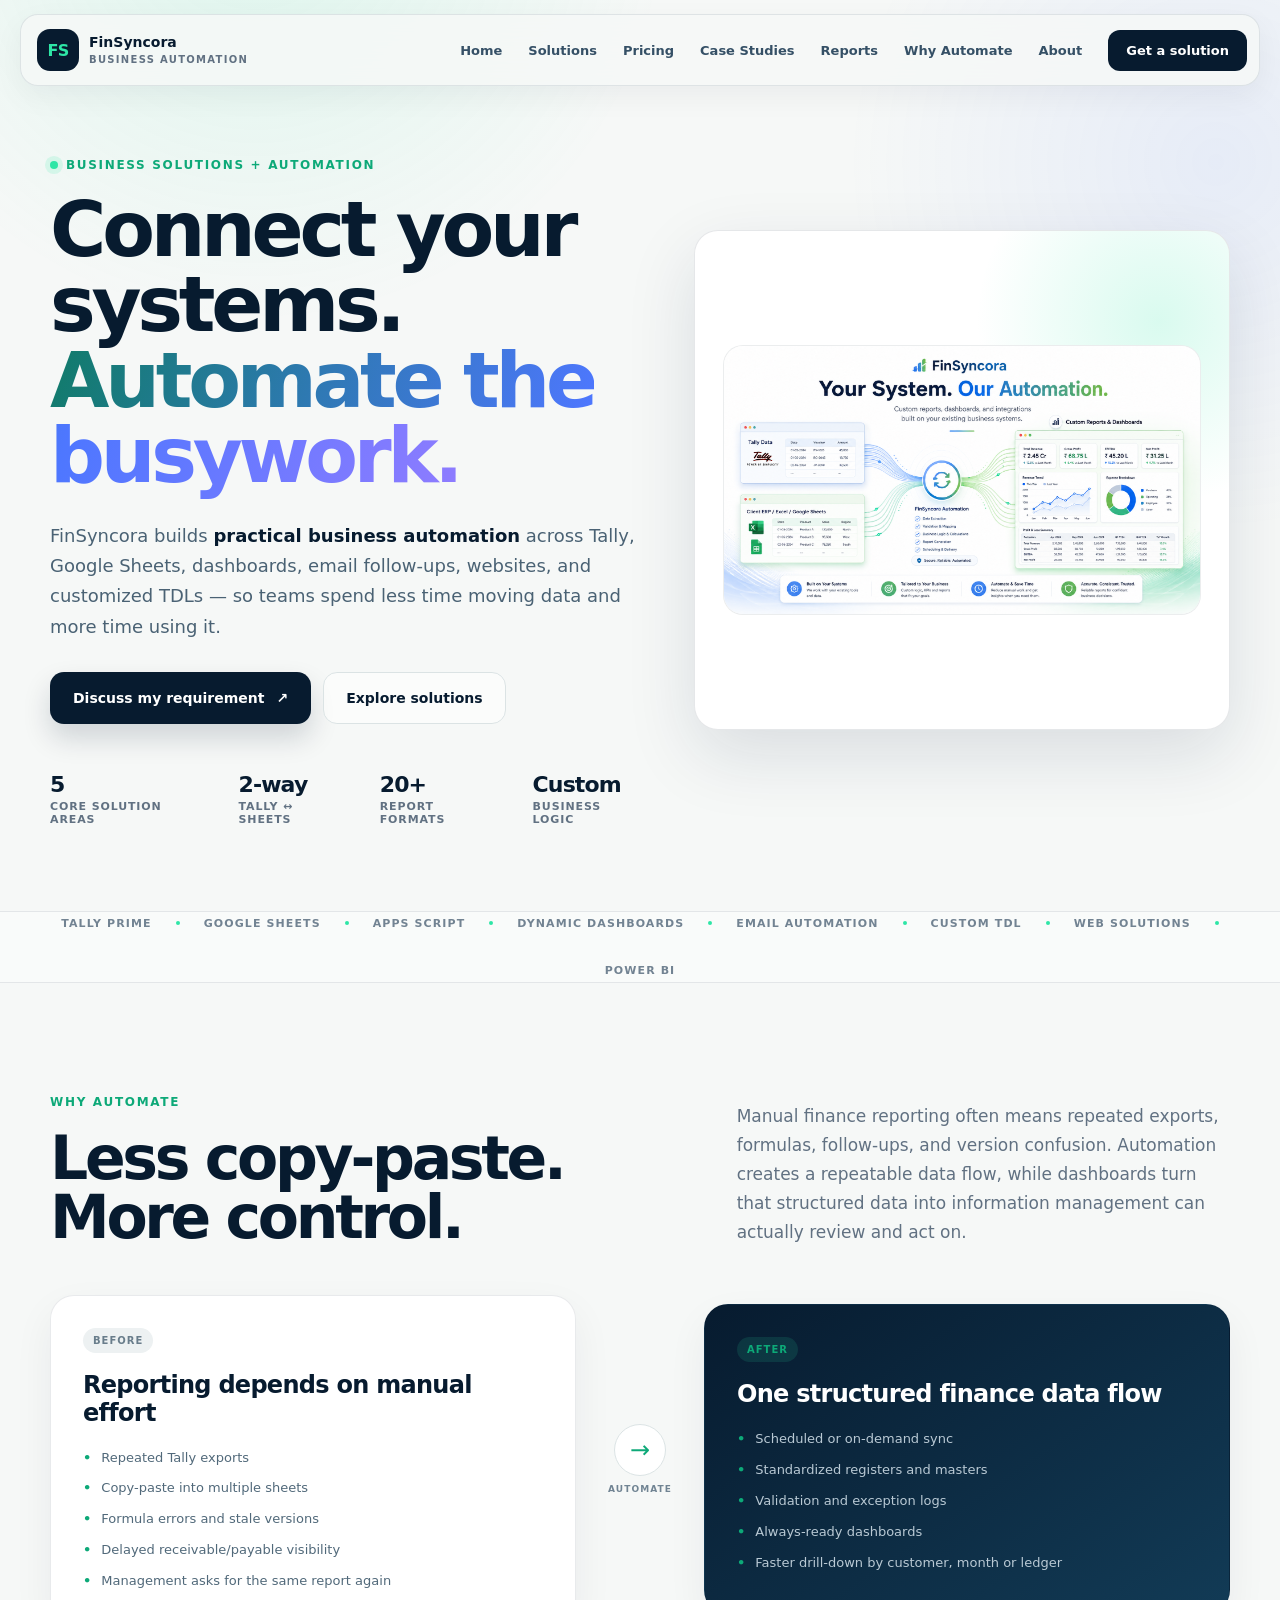
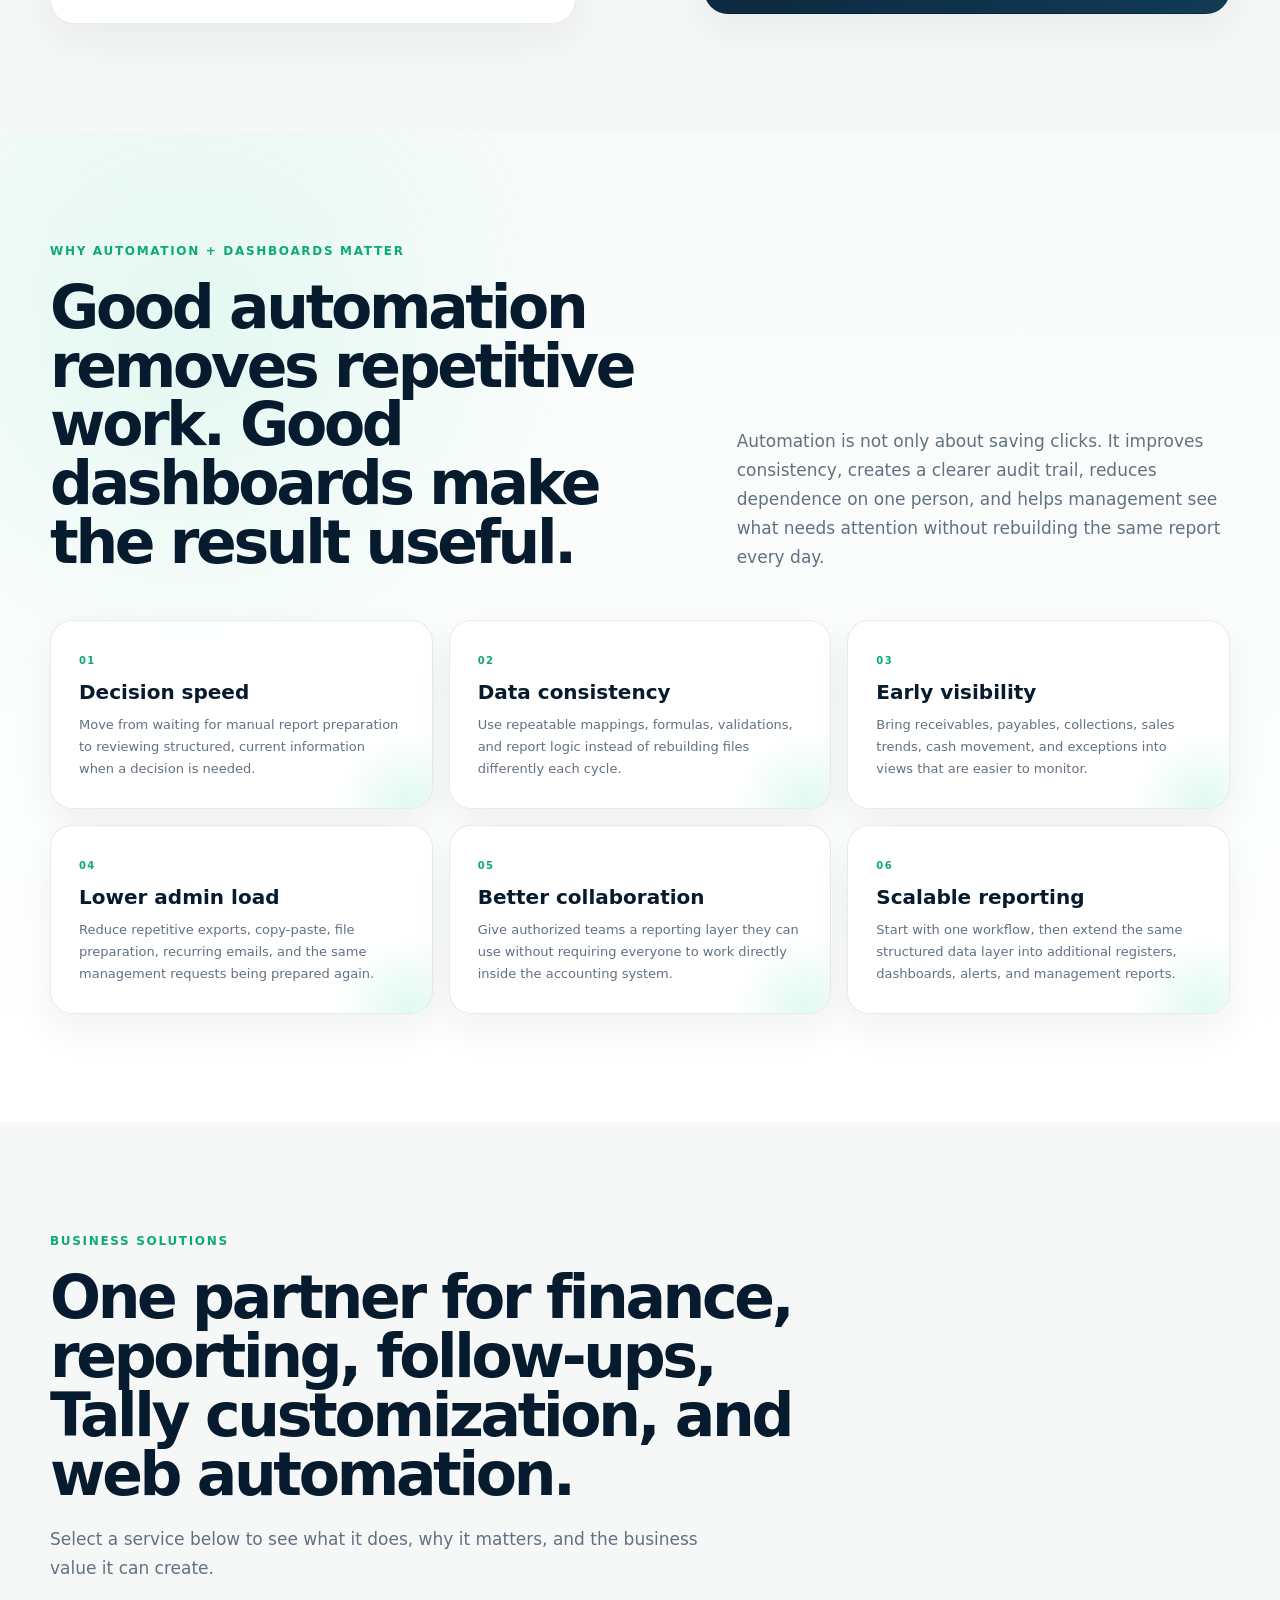
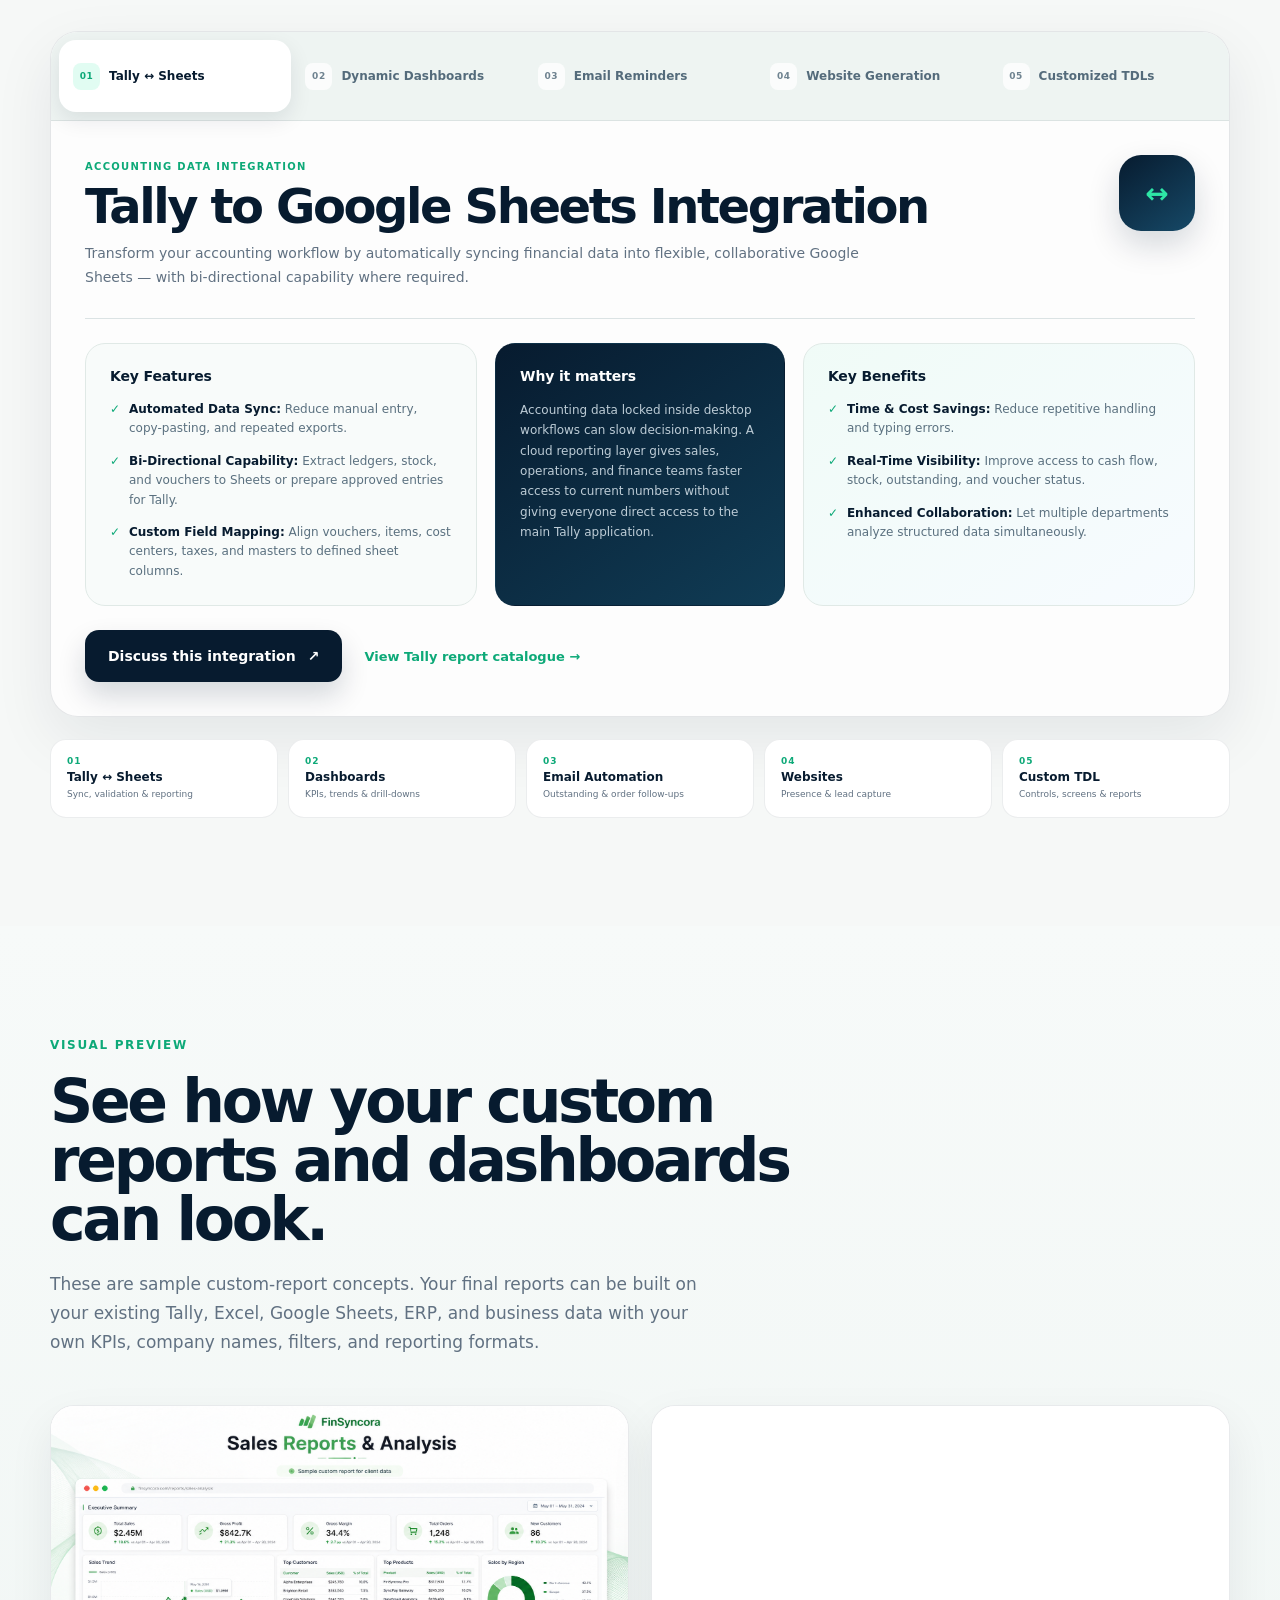
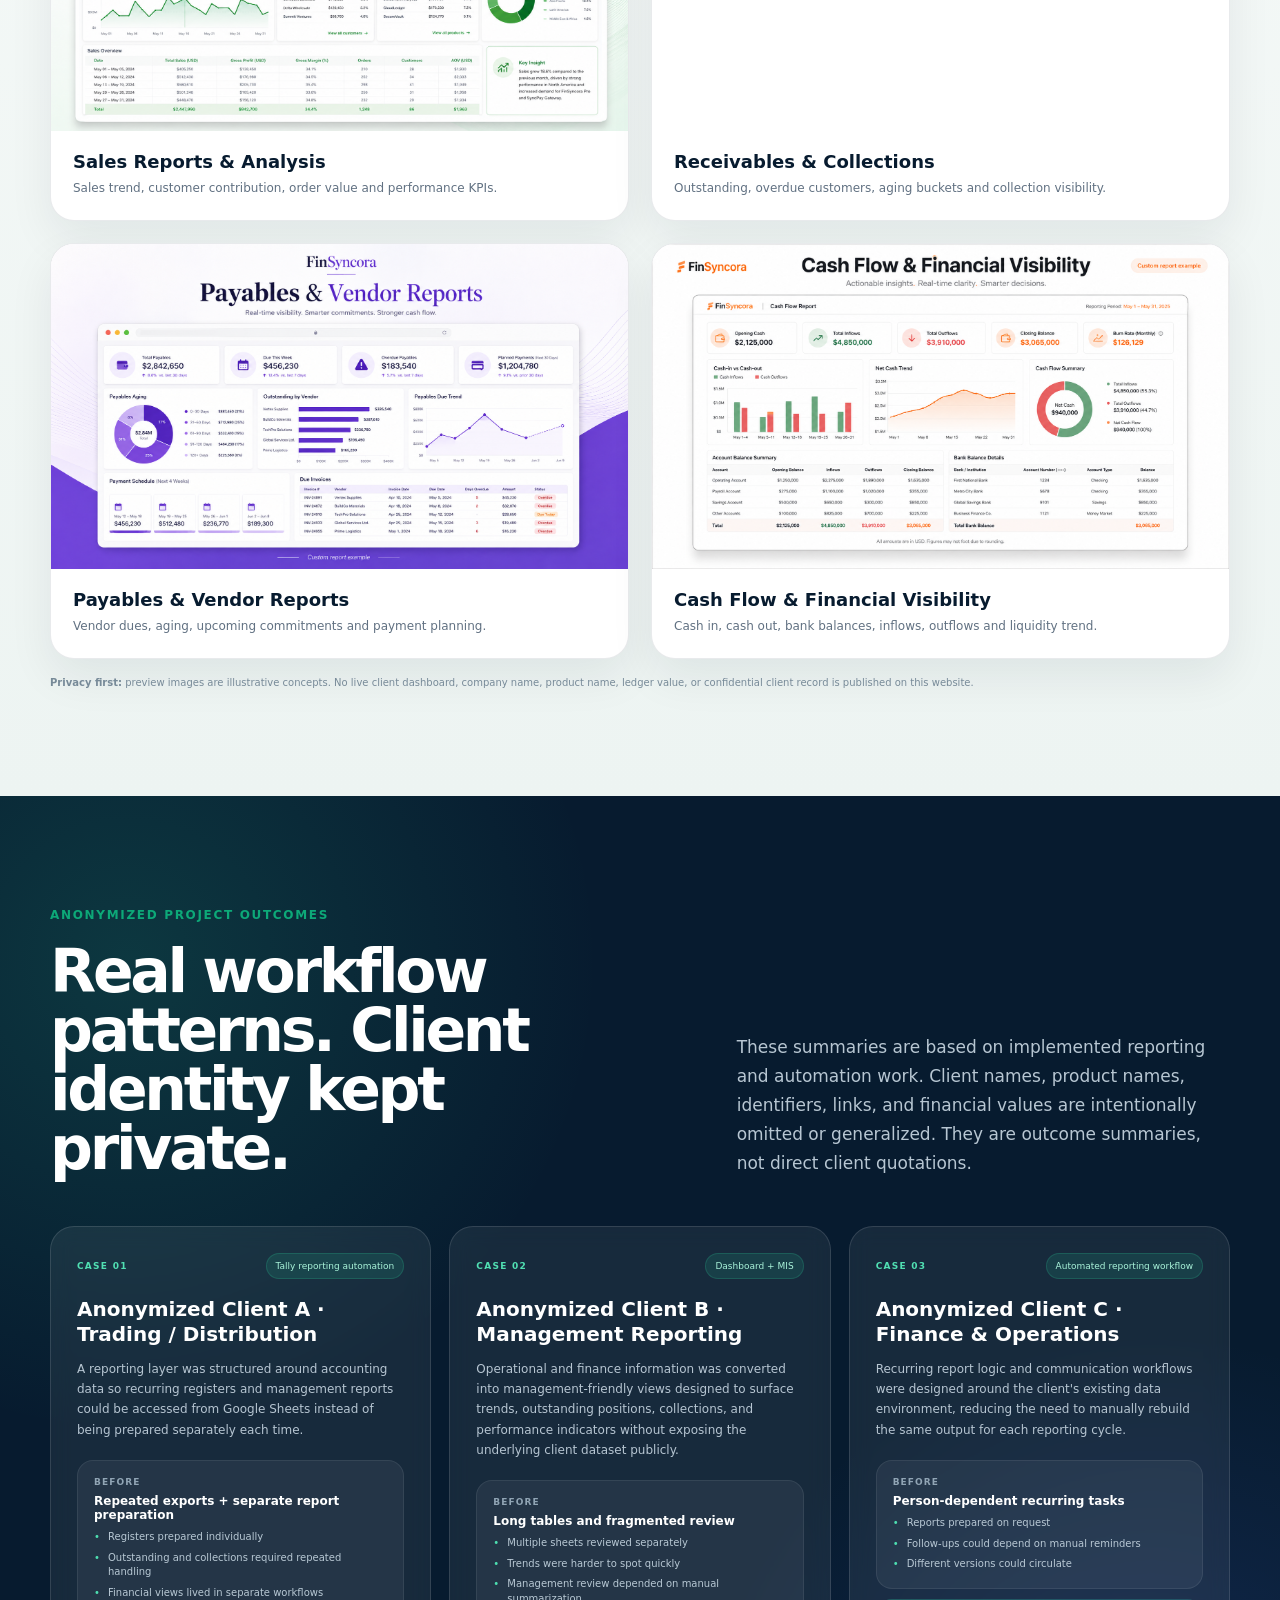
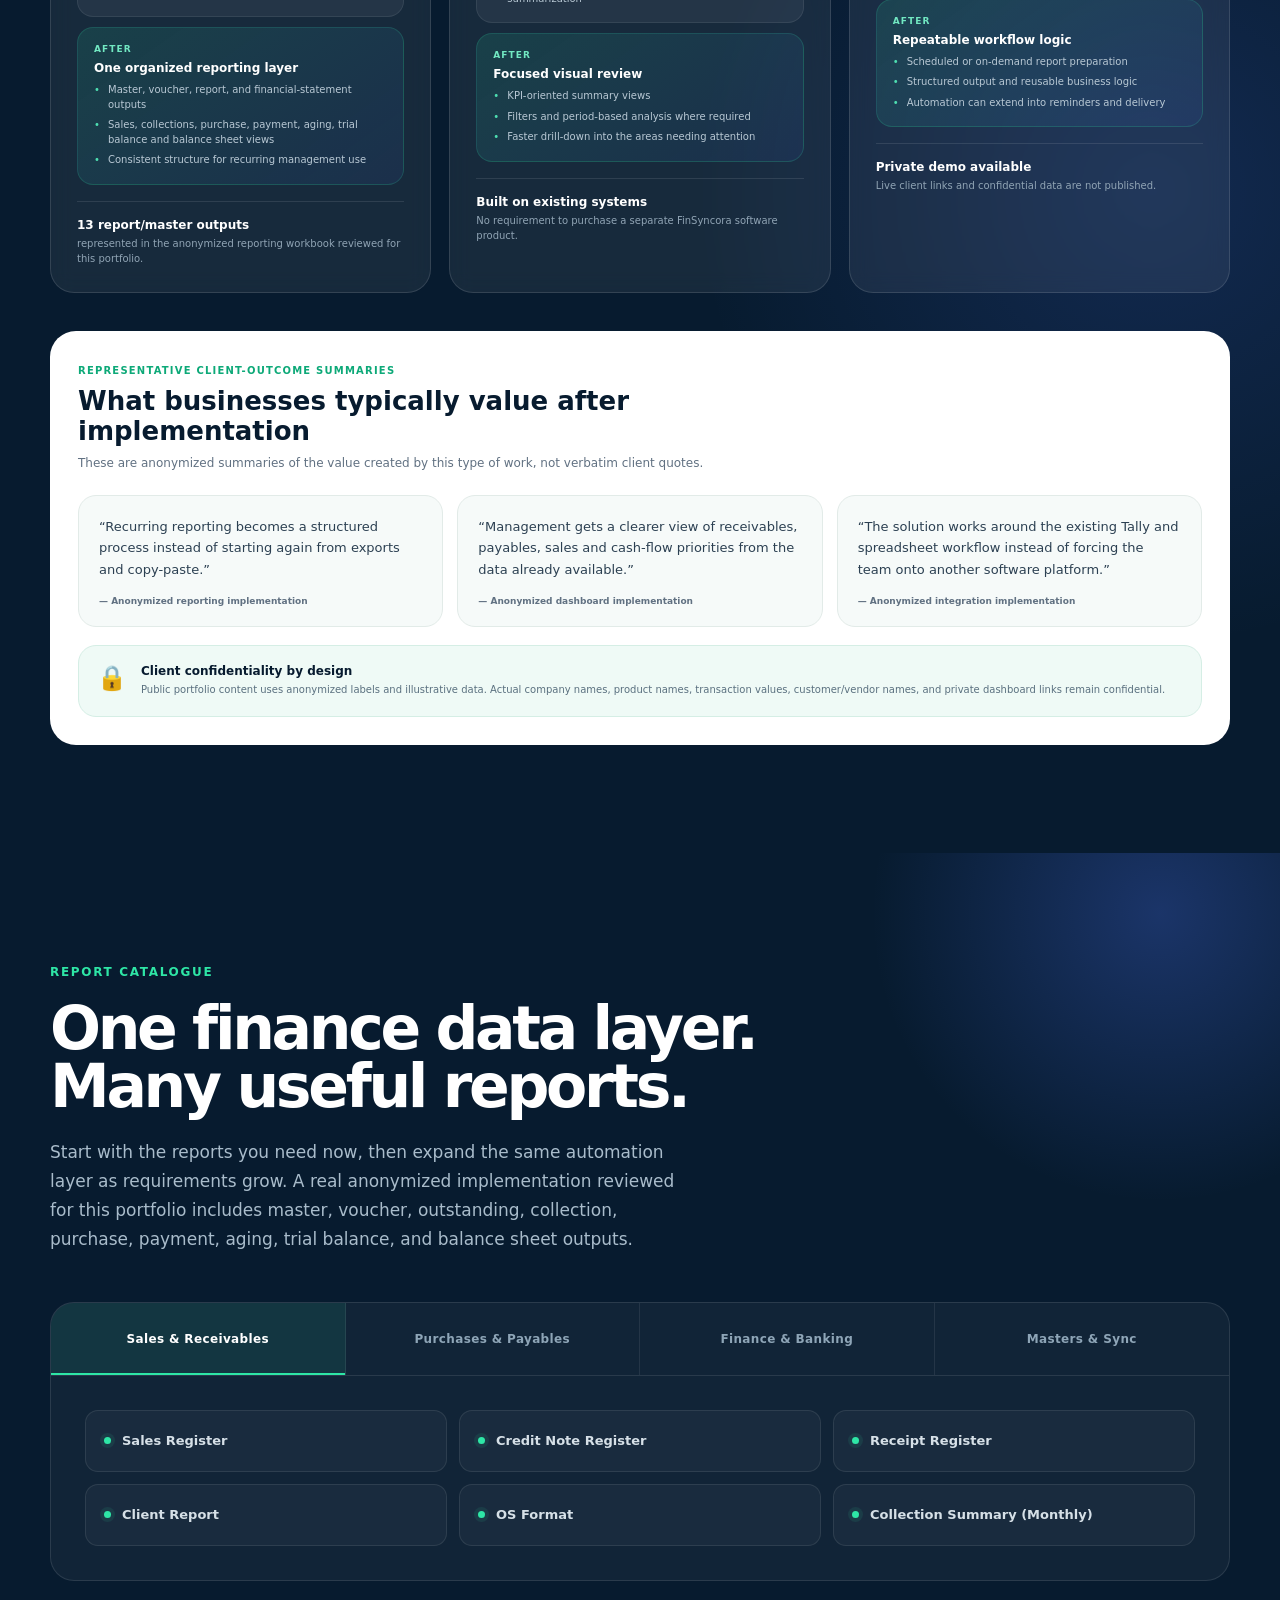
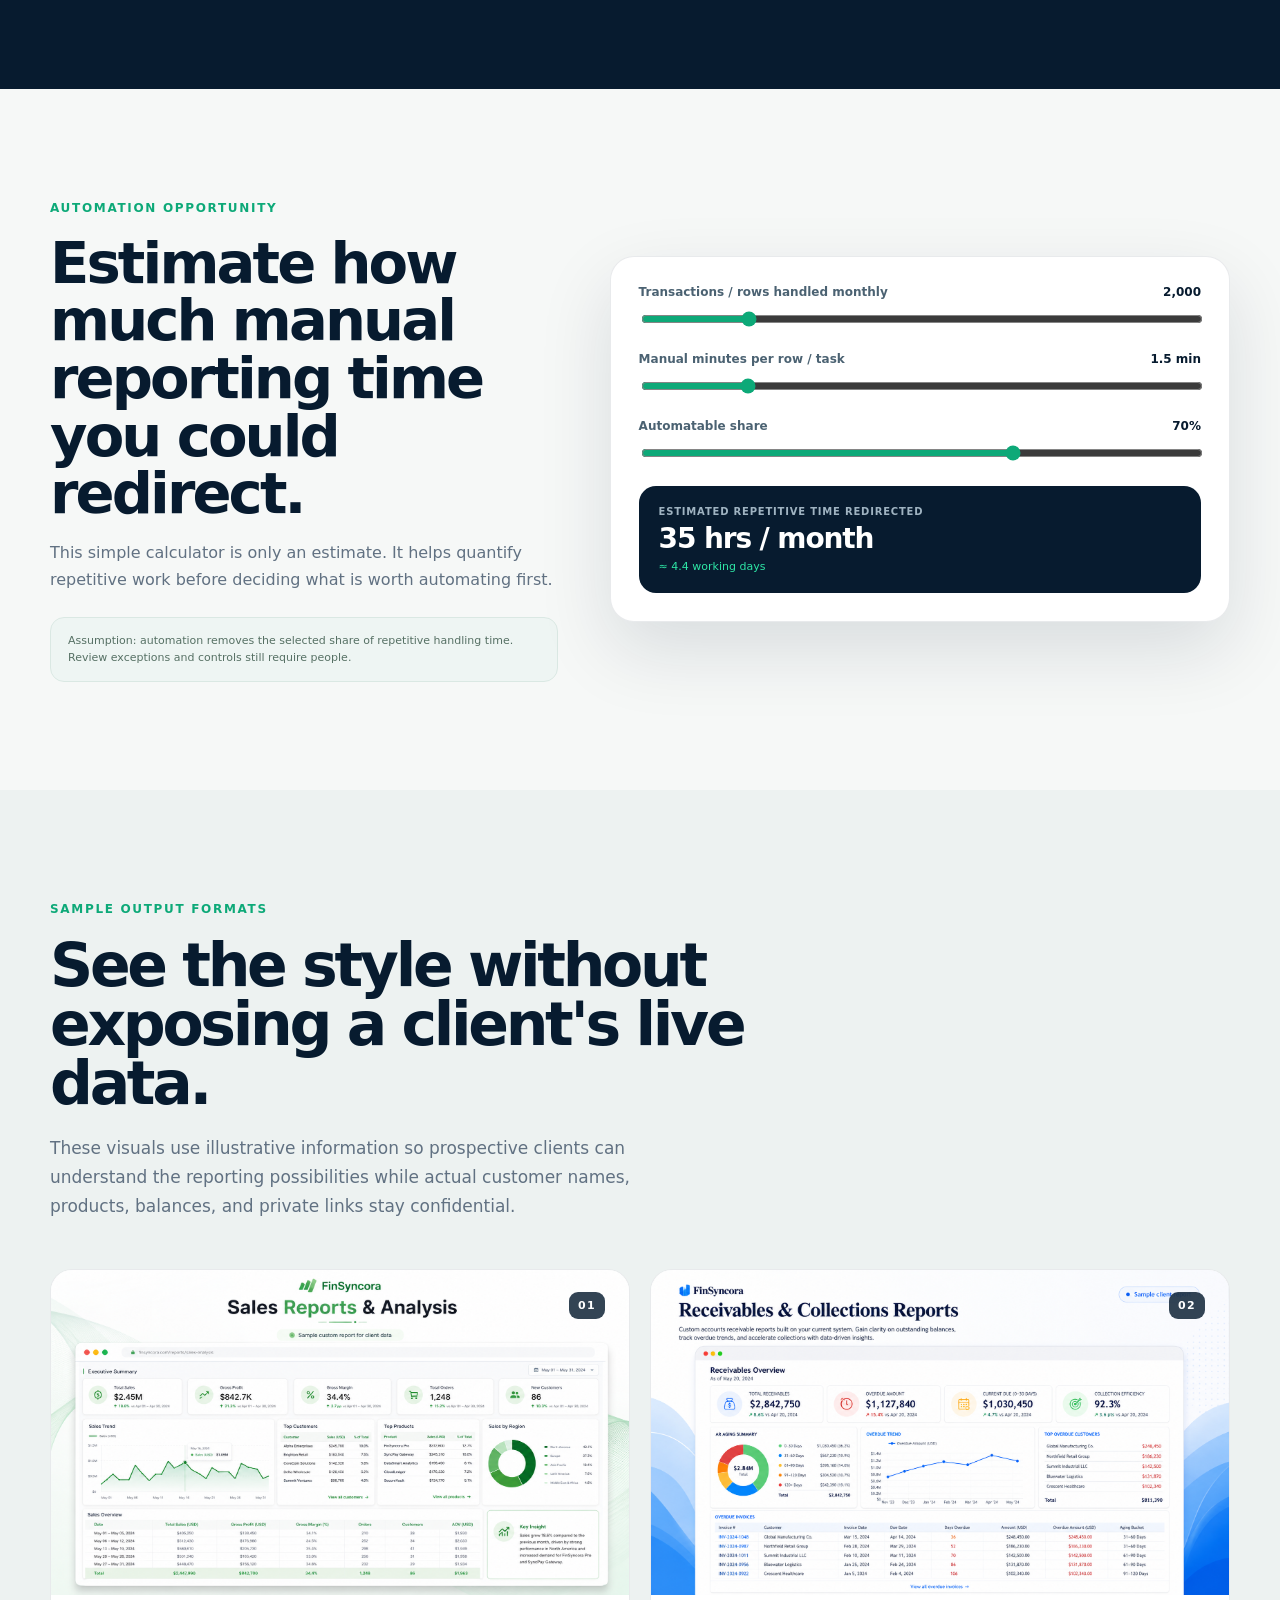
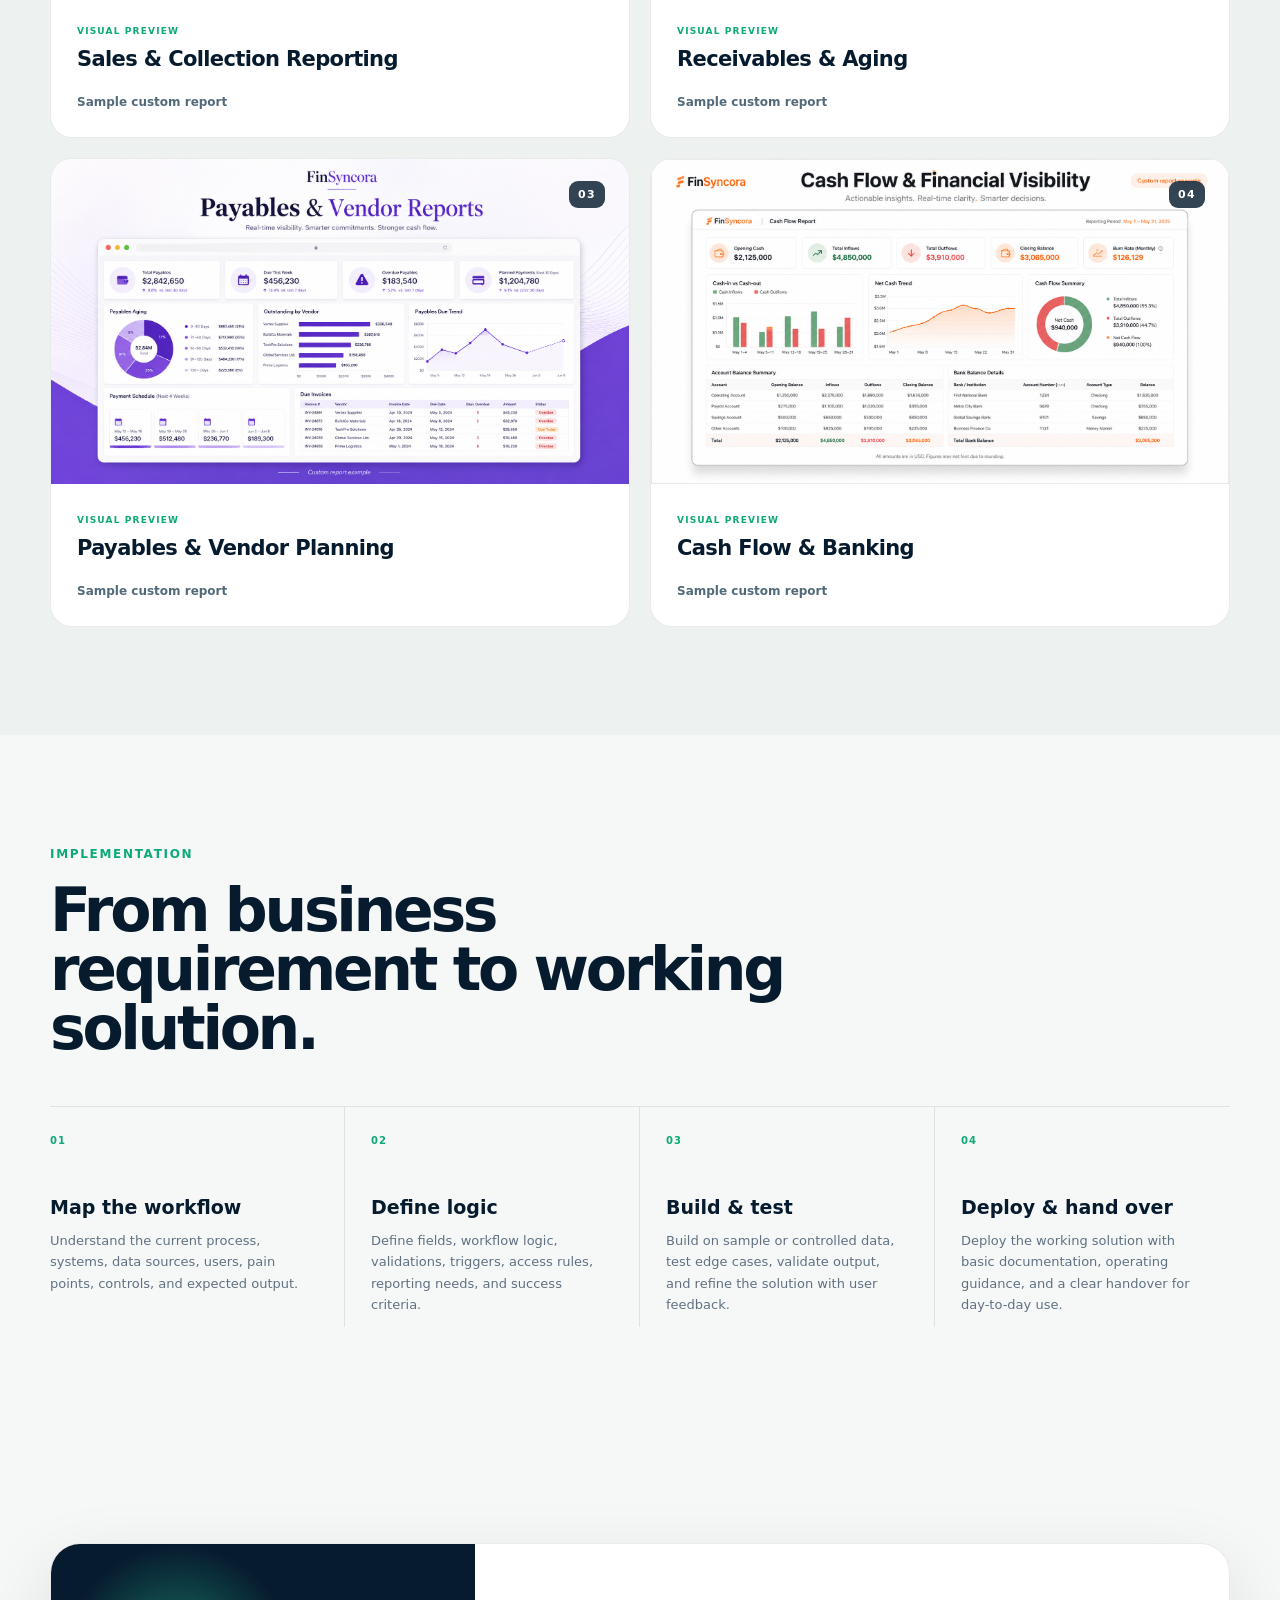
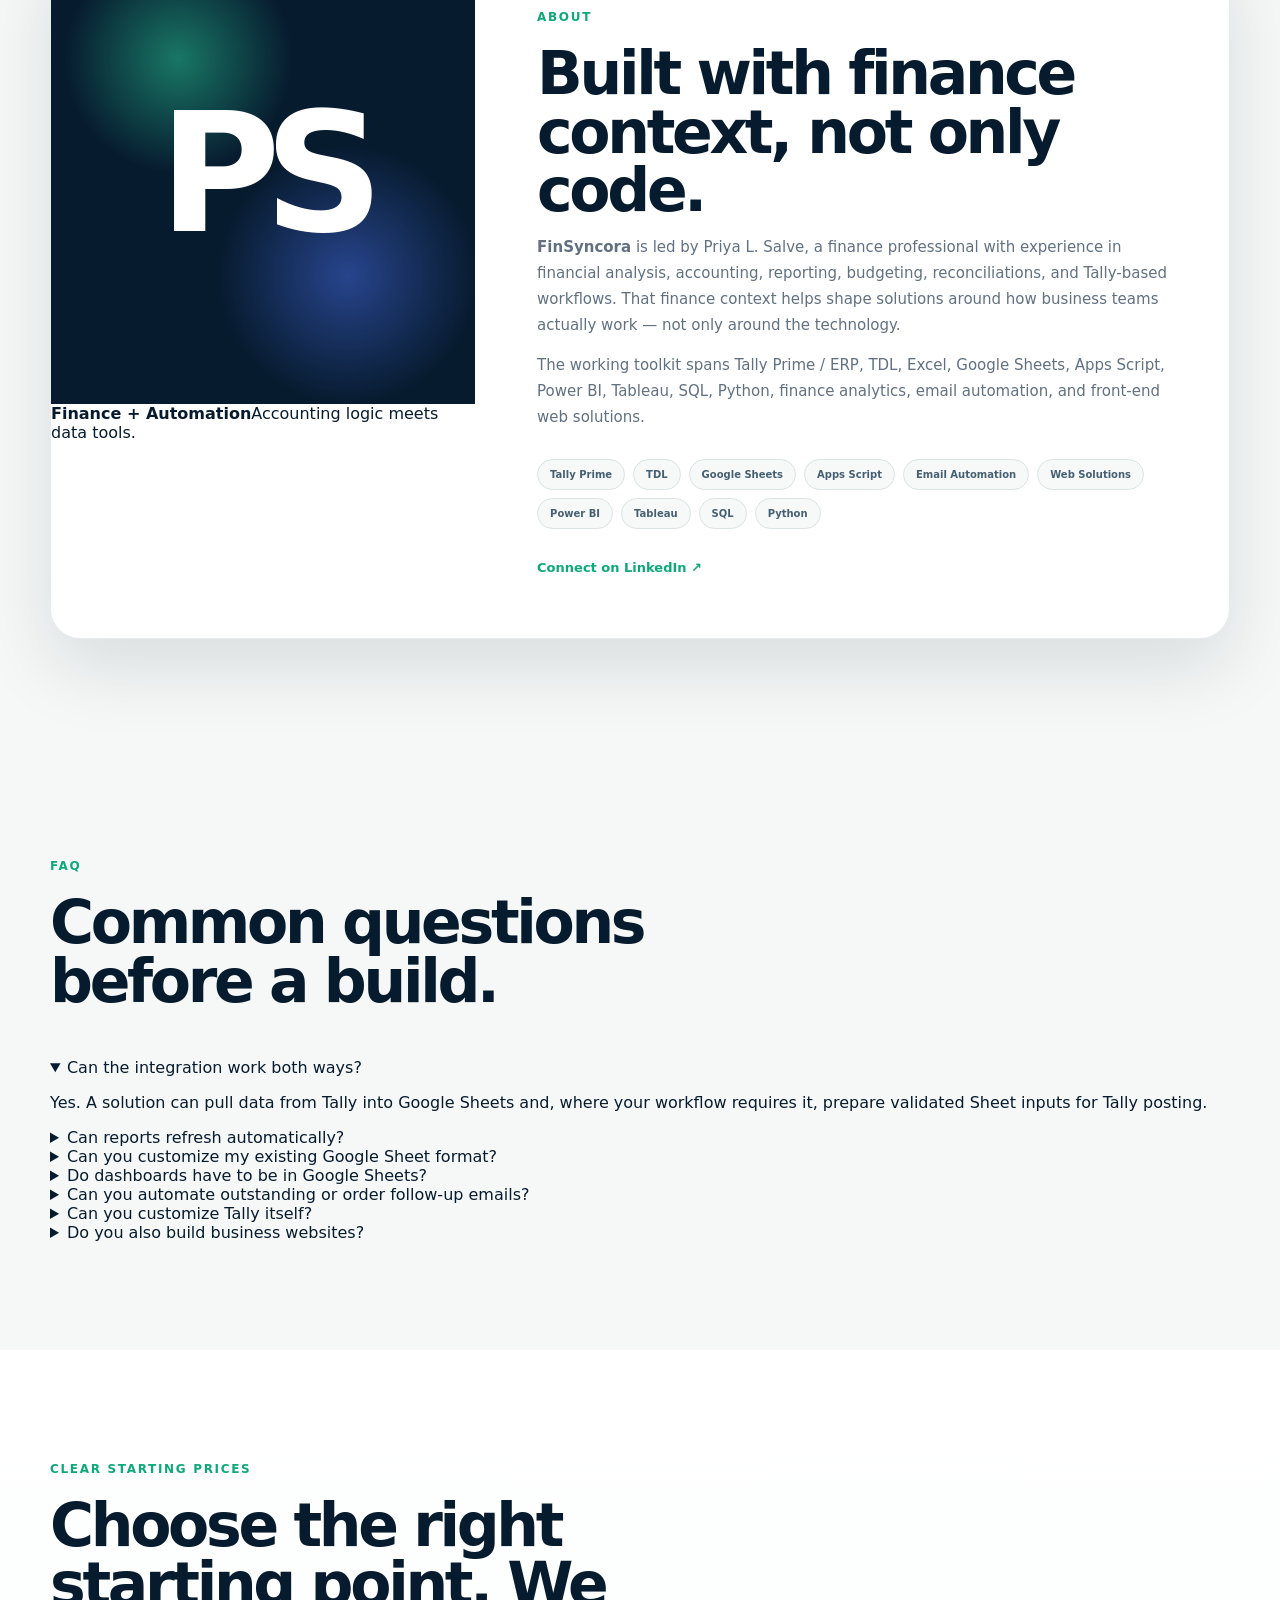
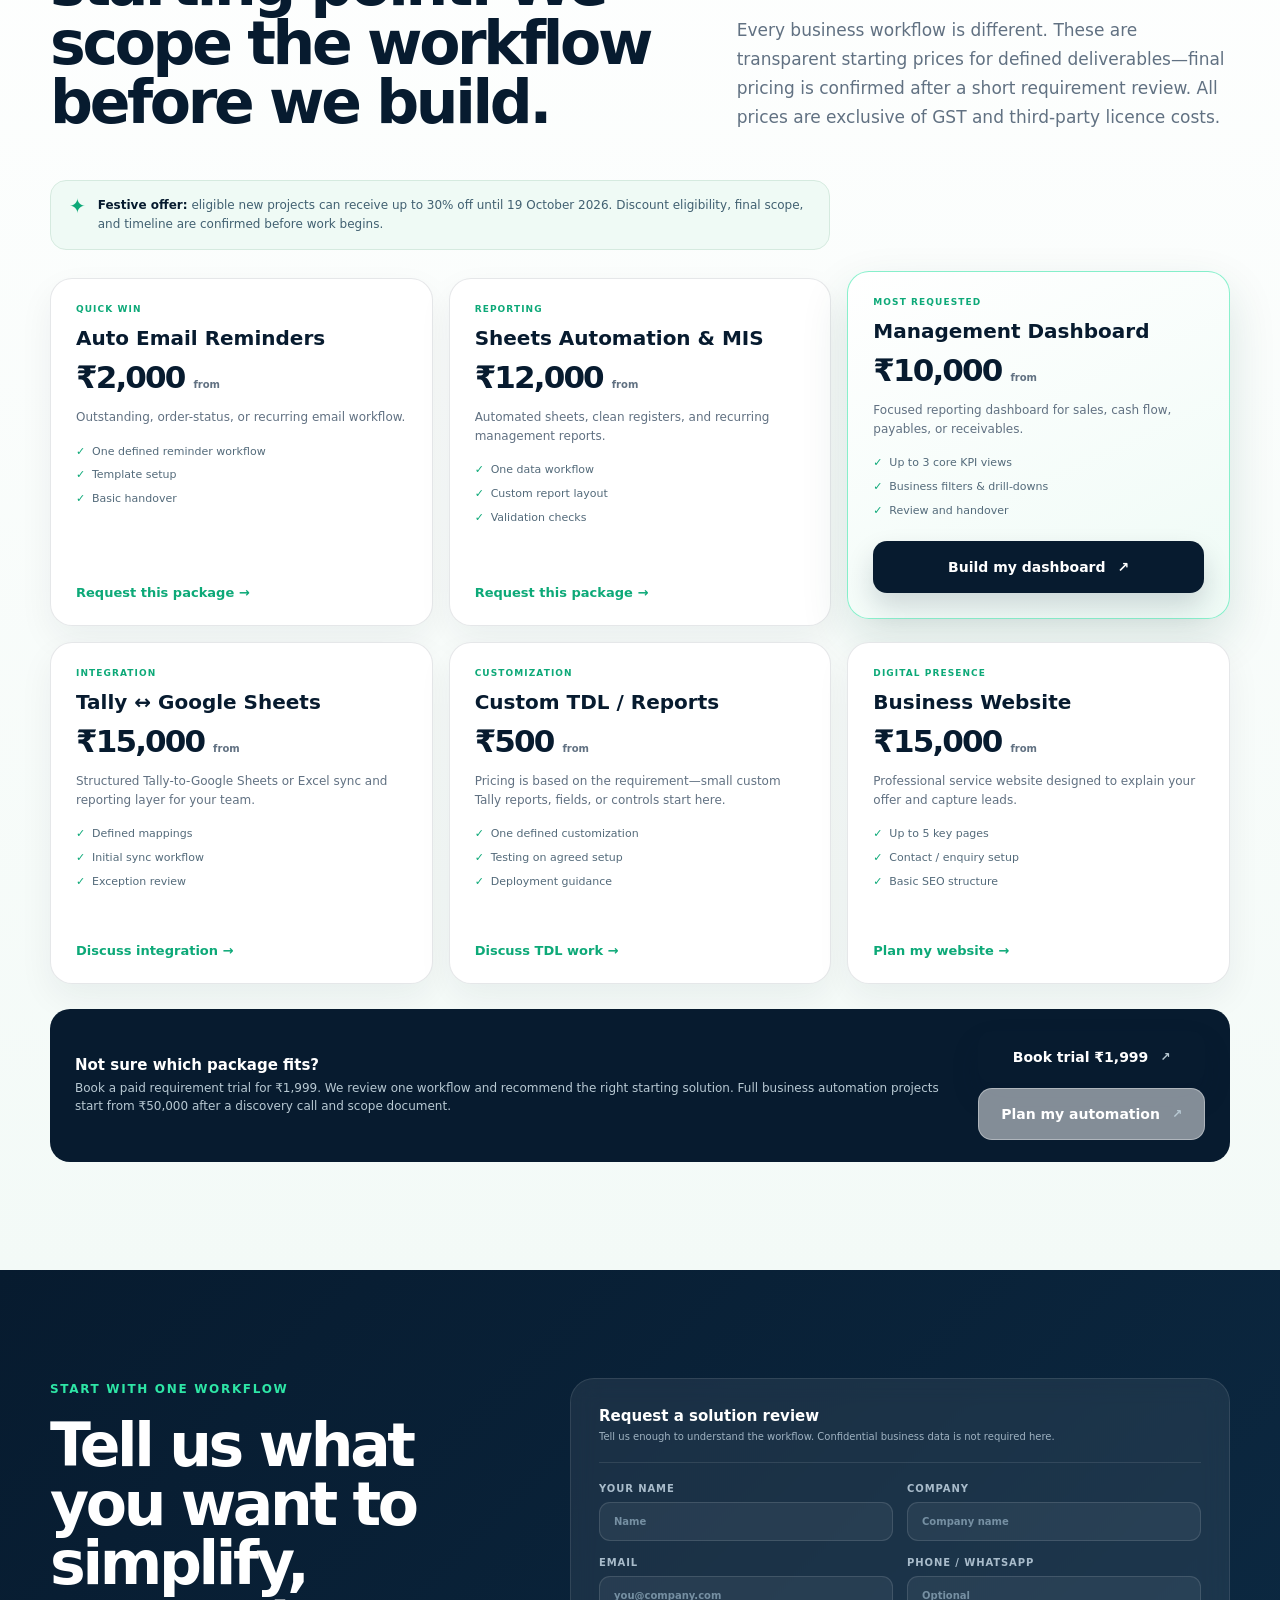
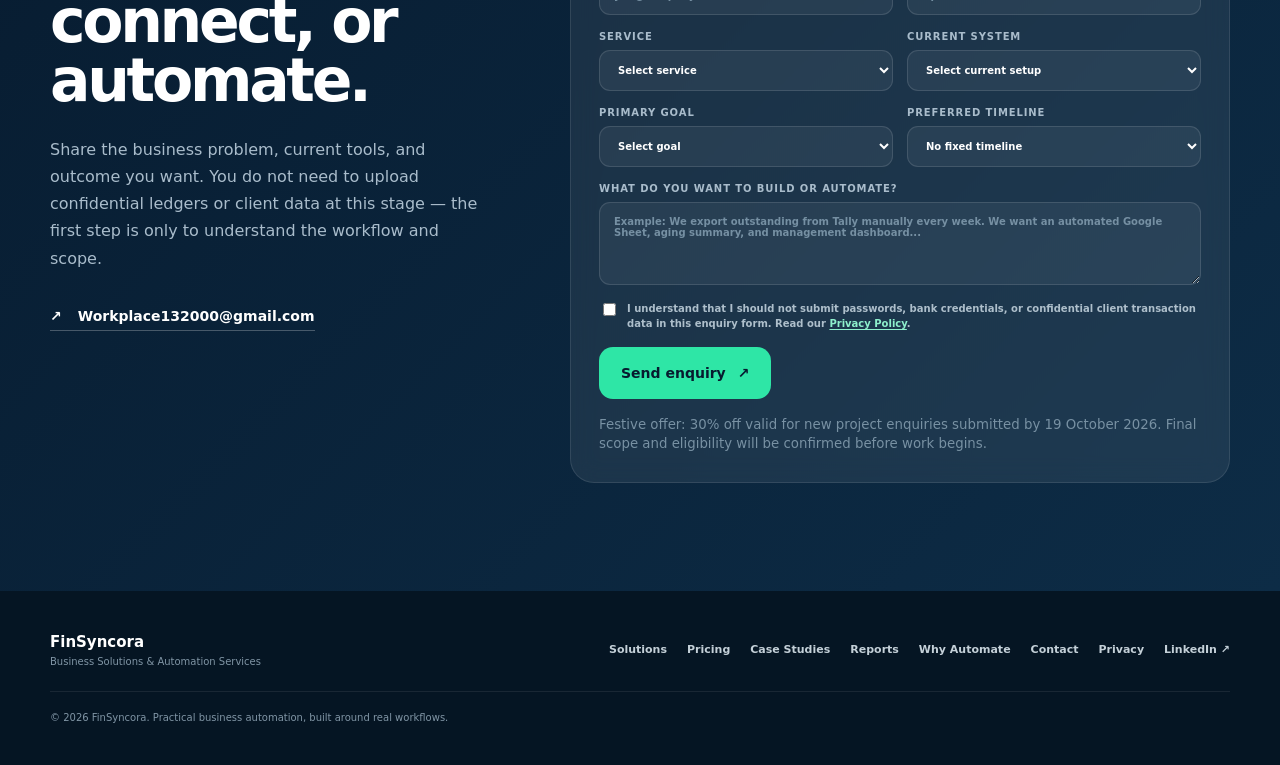
==== index.html @ b947f83a "Link paid trial to UPI checkout page" ====
<!DOCTYPE html>
<html lang="en">
<head>
  <meta charset="UTF-8" />
  <meta name="viewport" content="width=device-width, initial-scale=1.0" />
  <meta name="description" content="FinSyncora provides Tally and Google Sheets integration, automated financial reports, dynamic dashboards, email follow-ups, website generation, customized TDL solutions, and practical business automation built on existing systems." />
  <meta name="theme-color" content="#091b2e" />
  <meta property="og:title" content="FinSyncora | Business Solutions & Automation Services" />
  <meta property="og:description" content="Automate business workflows with Tally ↔ Google Sheets integration, dynamic dashboards, email reminders, website solutions, customized TDLs, and reporting automation." />
  <link rel="canonical" href="https://finsyncora.com/" />
  <meta property="og:url" content="https://finsyncora.com/" />
  <meta property="og:type" content="website" />
  <meta property="og:site_name" content="FinSyncora" />
  <meta property="og:image" content="https://finsyncora.com/automation-overview.png" />
  <meta property="og:image:alt" content="FinSyncora business automation dashboard preview" />
  <meta name="twitter:card" content="summary_large_image" />
  <meta name="twitter:title" content="FinSyncora | Business Solutions & Automation Services" />
  <meta name="twitter:description" content="Practical automation for Tally, Sheets, dashboards, follow-ups, websites, and customized TDLs." />
  <meta name="twitter:image" content="https://finsyncora.com/automation-overview.png" />
  <script type="application/ld+json">
  {"@context":"https://schema.org","@type":"ProfessionalService","name":"FinSyncora","url":"https://finsyncora.com/","email":"Workplace132000@gmail.com","description":"Business automation services including Tally and Google Sheets integration, dynamic dashboards, automated reports, email follow-ups, websites, and customized TDL solutions.","sameAs":["https://www.linkedin.com/in/priya-s-043b23216"],"areaServed":"India"}
  </script>
  <title>FinSyncora | Business Solutions & Automation Services</title>
  <link rel="icon" href="favicon.svg" type="image/svg+xml" />
  <link rel="stylesheet" href="styles.css?v=20260908-offer2" />
</head>
<body>
  <div class="page-noise" aria-hidden="true"></div>

  <aside class="festive-offer" id="festiveOffer" aria-label="2026 festive offer">
    <div class="festive-offer__glow" aria-hidden="true"></div>
    <div class="festive-offer__copy">
      <span class="festive-offer__eyebrow">2026 Festive Season Offer</span>
      <strong>30% OFF</strong>
      <span>Janmashtami · Ganpati · Navratri</span>
    </div>
    <p>Start your business automation, dashboard, Tally-Sheets, or website project now. Valid through <b>19 October 2026</b>.</p>
    <div class="festive-offer__actions">
      <a class="btn festive-offer__cta service-choice" href="#contact" data-service-choice="Festive Offer — 30% Off">Claim 30% off <span>↗</span></a>
      <span class="festive-offer__countdown" id="offerCountdown" aria-live="polite"></span>
    </div>
    <button class="festive-offer__close" id="closeFestiveOffer" type="button" aria-label="Dismiss festive offer">×</button>
  </aside>

  <header class="site-header" id="top">
    <a class="brand" href="#top" aria-label="FinSyncora home">
      <span class="brand-mark">FS</span>
      <span class="brand-copy"><strong>FinSyncora</strong><small>Business Automation</small></span>
    </a>
    <button class="menu-toggle" aria-label="Open navigation" aria-expanded="false"><span></span><span></span><span></span></button>
    <nav class="nav" aria-label="Main navigation">
      <a href="#top">Home</a>
      <a href="#services">Solutions</a><a href="#pricing">Pricing</a>
      <a href="#case-studies">Case Studies</a>
      <a href="#integrations">Reports</a>
      <a href="#impact">Why Automate</a>
      <a href="#about">About</a>
      <a class="nav-cta" href="#contact">Get a solution</a>
    </nav>
  </header>

  <main>
    <section class="hero section-shell">
      <div class="hero-copy reveal">
        <div class="eyebrow"><span class="live-dot"></span> Business Solutions + Automation</div>
        <h1>Connect your systems.<br /><span class="gradient-text">Automate the busywork.</span></h1>
        <p class="hero-lead">FinSyncora builds <strong>practical business automation</strong> across Tally, Google Sheets, dashboards, email follow-ups, websites, and customized TDLs — so teams spend less time moving data and more time using it.</p>
        <div class="hero-actions">
          <a class="btn btn-primary" href="#contact">Discuss my requirement <span>↗</span></a>
          <a class="btn btn-ghost" href="#services">Explore solutions</a>
        </div>
        <div class="hero-proof" aria-label="Service highlights">
          <div><strong>5</strong><span>core solution areas</span></div>
          <div><strong>2-way</strong><span>Tally ↔ Sheets</span></div>
          <div><strong>20+</strong><span>report formats</span></div>
          <div><strong>Custom</strong><span>business logic</span></div>
        </div>
      </div>

      <div class="hero-visual reveal delay-1">
        <div class="hero-image-wrap">
          <img src="automation-overview.png" alt="FinSyncora custom automation built on existing client systems" class="hero-visual-image" fetchpriority="high" decoding="async" />
        </div>
      </div>
    </section>

    <section class="trust-strip" aria-label="Tools and capabilities">
      <div class="trust-track">
        <span>Tally Prime</span><i></i><span>Google Sheets</span><i></i><span>Apps Script</span><i></i><span>Dynamic Dashboards</span><i></i><span>Email Automation</span><i></i><span>Custom TDL</span><i></i><span>Web Solutions</span><i></i><span>Power BI</span>
      </div>
    </section>

    <section class="problem-section section-space">
      <div class="section-shell">
        <div class="section-heading split-heading reveal">
          <div><div class="eyebrow">Why automate</div><h2>Less copy-paste. More control.</h2></div>
          <p>Manual finance reporting often means repeated exports, formulas, follow-ups, and version confusion. Automation creates a repeatable data flow, while dashboards turn that structured data into information management can actually review and act on.</p>
        </div>
        <div class="before-after-grid">
          <article class="before-card reveal">
            <div class="ba-label muted-label">Before</div>
            <h3>Reporting depends on manual effort</h3>
            <ul><li>Repeated Tally exports</li><li>Copy-paste into multiple sheets</li><li>Formula errors and stale versions</li><li>Delayed receivable/payable visibility</li><li>Management asks for the same report again</li></ul>
          </article>
          <div class="transform-arrow reveal delay-1" aria-hidden="true"><span>→</span><small>Automate</small></div>
          <article class="after-card reveal delay-2">
            <div class="ba-label">After</div>
            <h3>One structured finance data flow</h3>
            <ul><li>Scheduled or on-demand sync</li><li>Standardized registers and masters</li><li>Validation and exception logs</li><li>Always-ready dashboards</li><li>Faster drill-down by customer, month or ledger</li></ul>
          </article>
        </div>
      </div>
    </section>

    <section id="impact" class="impact-section section-space">
      <div class="section-shell">
        <div class="section-heading split-heading reveal">
          <div>
            <div class="eyebrow">Why automation + dashboards matter</div>
            <h2>Good automation removes repetitive work. Good dashboards make the result useful.</h2>
          </div>
          <p>Automation is not only about saving clicks. It improves consistency, creates a clearer audit trail, reduces dependence on one person, and helps management see what needs attention without rebuilding the same report every day.</p>
        </div>
        <div class="impact-grid">
          <article class="impact-card reveal"><span>01</span><h3>Decision speed</h3><p>Move from waiting for manual report preparation to reviewing structured, current information when a decision is needed.</p></article>
          <article class="impact-card reveal delay-1"><span>02</span><h3>Data consistency</h3><p>Use repeatable mappings, formulas, validations, and report logic instead of rebuilding files differently each cycle.</p></article>
          <article class="impact-card reveal delay-2"><span>03</span><h3>Early visibility</h3><p>Bring receivables, payables, collections, sales trends, cash movement, and exceptions into views that are easier to monitor.</p></article>
          <article class="impact-card reveal"><span>04</span><h3>Lower admin load</h3><p>Reduce repetitive exports, copy-paste, file preparation, recurring emails, and the same management requests being prepared again.</p></article>
          <article class="impact-card reveal delay-1"><span>05</span><h3>Better collaboration</h3><p>Give authorized teams a reporting layer they can use without requiring everyone to work directly inside the accounting system.</p></article>
          <article class="impact-card reveal delay-2"><span>06</span><h3>Scalable reporting</h3><p>Start with one workflow, then extend the same structured data layer into additional registers, dashboards, alerts, and management reports.</p></article>
        </div>
      </div>
    </section>

    <section id="services" class="services-section section-space">
      <div class="section-shell">
        <div class="section-heading reveal">
          <div class="eyebrow">Business solutions</div>
          <h2>One partner for finance, reporting, follow-ups, Tally customization, and web automation.</h2>
          <p>Select a service below to see what it does, why it matters, and the business value it can create.</p>
        </div>

        <div class="solution-tabs reveal" data-solution-tabs>
          <div class="solution-tab-list" role="tablist" aria-label="Business automation services">
            <button class="solution-tab-btn active" id="tab-tally-sheets" data-solution-tab="tally-sheets" role="tab" aria-controls="solution-tally-sheets" aria-selected="true"><span>01</span>Tally ↔ Sheets</button>
            <button class="solution-tab-btn" id="tab-dashboards" data-solution-tab="dashboards" role="tab" aria-controls="solution-dashboards" aria-selected="false"><span>02</span>Dynamic Dashboards</button>
            <button class="solution-tab-btn" id="tab-reminders" data-solution-tab="reminders" role="tab" aria-controls="solution-reminders" aria-selected="false"><span>03</span>Email Reminders</button>
            <button class="solution-tab-btn" id="tab-websites" data-solution-tab="websites" role="tab" aria-controls="solution-websites" aria-selected="false"><span>04</span>Website Generation</button>
            <button class="solution-tab-btn" id="tab-tdl" data-solution-tab="tdl" role="tab" aria-controls="solution-tdl" aria-selected="false"><span>05</span>Customized TDLs</button>
          </div>

          <div class="solution-tab-panels">
            <article class="solution-panel active" id="solution-tally-sheets" data-solution-panel="tally-sheets" role="tabpanel" aria-labelledby="tab-tally-sheets" tabindex="0">
              <div class="solution-panel-head">
                <div><span class="solution-kicker">Accounting data integration</span><h3>Tally to Google Sheets Integration</h3><p>Transform your accounting workflow by automatically syncing financial data into flexible, collaborative Google Sheets — with bi-directional capability where required.</p></div>
                <div class="solution-symbol">↔</div>
              </div>
              <div class="solution-info-grid">
                <div class="solution-block"><h4>Key Features</h4><ul><li><strong>Automated Data Sync:</strong> Reduce manual entry, copy-pasting, and repeated exports.</li><li><strong>Bi-Directional Capability:</strong> Extract ledgers, stock, and vouchers to Sheets or prepare approved entries for Tally.</li><li><strong>Custom Field Mapping:</strong> Align vouchers, items, cost centers, taxes, and masters to defined sheet columns.</li></ul></div>
                <div class="solution-block importance"><h4>Why it matters</h4><p>Accounting data locked inside desktop workflows can slow decision-making. A cloud reporting layer gives sales, operations, and finance teams faster access to current numbers without giving everyone direct access to the main Tally application.</p></div>
                <div class="solution-block benefits"><h4>Key Benefits</h4><ul><li><strong>Time & Cost Savings:</strong> Reduce repetitive handling and typing errors.</li><li><strong>Real-Time Visibility:</strong> Improve access to cash flow, stock, outstanding, and voucher status.</li><li><strong>Enhanced Collaboration:</strong> Let multiple departments analyze structured data simultaneously.</li></ul></div>
              </div>
              <div class="solution-actions"><a class="btn btn-primary service-choice" href="#contact" data-service-choice="Tally ↔ Google Sheets Integration">Discuss this integration <span>↗</span></a><a class="text-link" href="#integrations">View Tally report catalogue →</a></div>
            </article>

            <article class="solution-panel" id="solution-dashboards" data-solution-panel="dashboards" role="tabpanel" aria-labelledby="tab-dashboards" tabindex="0" hidden>
              <div class="solution-panel-head"><div><span class="solution-kicker">Business intelligence</span><h3>Dynamic Dashboards</h3><p>Turn raw transactional data into interactive visual insights that help management identify trends, risks, and priorities faster.</p></div><div class="solution-symbol">▥</div></div>
              <div class="solution-info-grid">
                <div class="solution-block"><h4>Key Features</h4><ul><li><strong>Interactive Filtering:</strong> Slice information by date, region, product category, salesperson, ledger, or customer.</li><li><strong>Multi-Source Aggregation:</strong> Combine Tally, Google Sheets, CRM, and web-platform data into one view.</li><li><strong>KPI Monitoring:</strong> Track revenue growth, margins, inventory turnover, receivables, payables, and other business indicators.</li></ul></div>
                <div class="solution-block importance"><h4>Why it matters</h4><p>Long tabular reports can hide trends and warning signs. Dynamic dashboards translate complex financial and operational metrics into clear visual patterns that are easier to review during day-to-day decisions and management meetings.</p></div>
                <div class="solution-block benefits"><h4>Key Benefits</h4><ul><li><strong>Data-Driven Decisions:</strong> Identify strong customers, products, regions, and changing sales patterns quickly.</li><li><strong>Early Risk Identification:</strong> Surface overdue receivables, liabilities, stock issues, or cash-flow pressure earlier.</li><li><strong>Streamlined Meetings:</strong> Replace multiple sheets with focused KPIs and drill-down views.</li></ul></div>
              </div>
              <div class="solution-actions"><a class="btn btn-primary service-choice" href="#contact" data-service-choice="Dynamic Dashboards">Build my dashboard <span>↗</span></a><a class="text-link" href="#insights">See visual previews →</a></div>
            </article>

            <article class="solution-panel" id="solution-reminders" data-solution-panel="reminders" role="tabpanel" aria-labelledby="tab-reminders" tabindex="0" hidden>
              <div class="solution-panel-head"><div><span class="solution-kicker">Collections + customer communication</span><h3>Auto Reminders via Email</h3><p>Automate order updates and outstanding follow-ups so routine communication happens consistently without depending on manual reminders.</p></div><div class="solution-symbol">✉</div></div>
              <div class="solution-info-grid">
                <div class="solution-block"><h4>Key Features</h4><ul><li><strong>Scheduled Outstanding Alerts:</strong> Send ledger balances, due dates, invoice references, and payment instructions to overdue customers.</li><li><strong>Order Status Notifications:</strong> Keep buyers updated from order booking through dispatch.</li><li><strong>Customizable Templates:</strong> Use dynamic tags for customer name, invoice number, due date, amount, salesperson, or order status.</li></ul></div>
                <div class="solution-block importance"><h4>Why it matters</h4><p>Manual follow-ups consume administrative time and are easy to miss during busy periods. Automated notifications create a consistent communication rhythm for collections and order tracking.</p></div>
                <div class="solution-block benefits"><h4>Key Benefits</h4><ul><li><strong>Faster Collections:</strong> Timely reminders support a more disciplined receivables process.</li><li><strong>Lower Administrative Load:</strong> Reduce repetitive follow-up work for sales and accounts teams.</li><li><strong>Better Customer Experience:</strong> Keep customers informed with structured, professional updates.</li></ul></div>
              </div>
              <div class="solution-actions"><a class="btn btn-primary service-choice" href="#contact" data-service-choice="Auto Email Reminders">Automate my follow-ups <span>↗</span></a></div>
            </article>

            <article class="solution-panel" id="solution-websites" data-solution-panel="websites" role="tabpanel" aria-labelledby="tab-websites" tabindex="0" hidden>
              <div class="solution-panel-head"><div><span class="solution-kicker">Digital presence + lead capture</span><h3>Website Generation</h3><p>Establish a fast, modern, professional web presence designed to explain your offering clearly and capture incoming enquiries.</p></div><div class="solution-symbol">⌘</div></div>
              <div class="solution-info-grid">
                <div class="solution-block"><h4>Key Features</h4><ul><li><strong>Custom Responsive Design:</strong> Optimized for desktop, tablet, and mobile screens.</li><li><strong>Lead Capture & Integration:</strong> Send enquiries into Google Sheets, CRM workflows, email, or messaging platforms.</li><li><strong>SEO & Speed Structure:</strong> Build with clean page structure, metadata, and performance-conscious front-end practices.</li></ul></div>
                <div class="solution-block importance"><h4>Why it matters</h4><p>Your website is often the first place a potential customer evaluates the business. A clear, structured web presence helps communicate credibility, services, proof, and the next action to take.</p></div>
                <div class="solution-block benefits"><h4>Key Benefits</h4><ul><li><strong>24/7 Digital Storefront:</strong> Present products, services, and value propositions continuously.</li><li><strong>More Lead Opportunities:</strong> Use focused calls-to-action and forms to capture qualified enquiries.</li><li><strong>Brand Credibility:</strong> Present a consistent and professional digital identity.</li></ul></div>
              </div>
              <div class="solution-actions"><a class="btn btn-primary service-choice" href="#contact" data-service-choice="Website Generation">Plan my website <span>↗</span></a></div>
            </article>

            <article class="solution-panel" id="solution-tdl" data-solution-panel="tdl" role="tabpanel" aria-labelledby="tab-tdl" tabindex="0" hidden>
              <div class="solution-panel-head"><div><span class="solution-kicker">Tally customization</span><h3>Customized TDLs</h3><p>Tailor Tally Prime around your operational requirements with custom modules, entry controls, validations, and specialized business reports.</p></div><div class="solution-symbol">{ }</div></div>
              <div class="solution-info-grid">
                <div class="solution-block"><h4>Key Features</h4><ul><li><strong>Custom Entry Modules:</strong> Modify voucher layouts, add mandatory fields, or enforce input rules.</li><li><strong>Specialized Reports:</strong> Create business-specific financial and operational views beyond standard reports.</li><li><strong>Security & Controls:</strong> Add role restrictions, approval logic, validation rules, and audit-oriented controls.</li></ul></div>
                <div class="solution-block importance"><h4>Why it matters</h4><p>Standard Tally configurations do not always match the exact processes of manufacturing, trading, or service businesses. TDL customization can adapt Tally around operational workflows instead of forcing teams into repeated manual workarounds.</p></div>
                <div class="solution-block benefits"><h4>Key Benefits</h4><ul><li><strong>Better Process Fit:</strong> Align Tally behavior with your internal procedures.</li><li><strong>Stronger Internal Controls:</strong> Restrict edits, validate entries, and protect sensitive master data.</li><li><strong>Maximize Existing Tally Use:</strong> Extend your current Tally setup before adding unnecessary secondary software.</li></ul></div>
              </div>
              <div class="solution-actions"><a class="btn btn-primary service-choice" href="#contact" data-service-choice="Customized TDLs">Discuss a TDL requirement <span>↗</span></a></div>
            </article>
          </div>
        </div>

        <div class="solution-overview-grid reveal">
          <article><span>01</span><strong>Tally ↔ Sheets</strong><small>Sync, validation & reporting</small></article>
          <article><span>02</span><strong>Dashboards</strong><small>KPIs, trends & drill-downs</small></article>
          <article><span>03</span><strong>Email Automation</strong><small>Outstanding & order follow-ups</small></article>
          <article><span>04</span><strong>Websites</strong><small>Presence & lead capture</small></article>
          <article><span>05</span><strong>Custom TDL</strong><small>Controls, screens & reports</small></article>
        </div>
      </div>
    </section>

    <section id="insights" class="preview-section section-space">
      <div class="section-shell">
        <div class="section-heading reveal">
          <div class="eyebrow">Visual preview</div>
          <h2>See how your custom reports and dashboards can look.</h2>
          <p>These are sample custom-report concepts. Your final reports can be built on your existing Tally, Excel, Google Sheets, ERP, and business data with your own KPIs, company names, filters, and reporting formats.</p>
        </div>
        <div class="dashboard-picture-grid">
          <figure class="dashboard-picture reveal">
            <img src="sales-report.png" loading="lazy" decoding="async" alt="Sample custom Sales report and analysis preview" loading="lazy" />
            <figcaption><strong>Sales Reports & Analysis</strong><span>Sales trend, customer contribution, order value and performance KPIs.</span></figcaption>
          </figure>
          <figure class="dashboard-picture reveal delay-1">
            <img src="receivables-report.png" loading="lazy" decoding="async" alt="Sample custom Receivables and Collections report preview" loading="lazy" />
            <figcaption><strong>Receivables & Collections</strong><span>Outstanding, overdue customers, aging buckets and collection visibility.</span></figcaption>
          </figure>
          <figure class="dashboard-picture reveal delay-2">
            <img src="payables-report.png" loading="lazy" decoding="async" alt="Sample custom Payables and Vendor report preview" loading="lazy" />
            <figcaption><strong>Payables & Vendor Reports</strong><span>Vendor dues, aging, upcoming commitments and payment planning.</span></figcaption>
          </figure>
          <figure class="dashboard-picture reveal delay-3">
            <img src="cashflow-report.png" loading="lazy" decoding="async" alt="Sample custom Cash Flow and Financial Visibility report preview" loading="lazy" />
            <figcaption><strong>Cash Flow & Financial Visibility</strong><span>Cash in, cash out, bank balances, inflows, outflows and liquidity trend.</span></figcaption>
          </figure>
        </div>
        <p class="preview-note reveal"><strong>Privacy first:</strong> preview images are illustrative concepts. No live client dashboard, company name, product name, ledger value, or confidential client record is published on this website.</p>
      </div>
    </section>

    <section id="case-studies" class="case-study-section section-space">
      <div class="section-shell">
        <div class="section-heading split-heading reveal">
          <div>
            <div class="eyebrow">Anonymized project outcomes</div>
            <h2>Real workflow patterns. Client identity kept private.</h2>
          </div>
          <p>These summaries are based on implemented reporting and automation work. Client names, product names, identifiers, links, and financial values are intentionally omitted or generalized. They are outcome summaries, not direct client quotations.</p>
        </div>

        <div class="case-study-grid">
          <article class="case-card reveal">
            <div class="case-top"><span class="case-id">CASE 01</span><span class="case-tag">Tally reporting automation</span></div>
            <h3>Anonymized Client A · Trading / Distribution</h3>
            <p class="case-summary">A reporting layer was structured around accounting data so recurring registers and management reports could be accessed from Google Sheets instead of being prepared separately each time.</p>
            <div class="case-ba">
              <div class="case-before"><small>Before</small><strong>Repeated exports + separate report preparation</strong><ul><li>Registers prepared individually</li><li>Outstanding and collections required repeated handling</li><li>Financial views lived in separate workflows</li></ul></div>
              <div class="case-after"><small>After</small><strong>One organized reporting layer</strong><ul><li>Master, voucher, report, and financial-statement outputs</li><li>Sales, collections, purchase, payment, aging, trial balance and balance sheet views</li><li>Consistent structure for recurring management use</li></ul></div>
            </div>
            <div class="case-proof"><strong>13 report/master outputs</strong><span>represented in the anonymized reporting workbook reviewed for this portfolio.</span></div>
          </article>

          <article class="case-card reveal delay-1">
            <div class="case-top"><span class="case-id">CASE 02</span><span class="case-tag">Dashboard + MIS</span></div>
            <h3>Anonymized Client B · Management Reporting</h3>
            <p class="case-summary">Operational and finance information was converted into management-friendly views designed to surface trends, outstanding positions, collections, and performance indicators without exposing the underlying client dataset publicly.</p>
            <div class="case-ba">
              <div class="case-before"><small>Before</small><strong>Long tables and fragmented review</strong><ul><li>Multiple sheets reviewed separately</li><li>Trends were harder to spot quickly</li><li>Management review depended on manual summarization</li></ul></div>
              <div class="case-after"><small>After</small><strong>Focused visual review</strong><ul><li>KPI-oriented summary views</li><li>Filters and period-based analysis where required</li><li>Faster drill-down into the areas needing attention</li></ul></div>
            </div>
            <div class="case-proof"><strong>Built on existing systems</strong><span>No requirement to purchase a separate FinSyncora software product.</span></div>
          </article>

          <article class="case-card reveal delay-2">
            <div class="case-top"><span class="case-id">CASE 03</span><span class="case-tag">Automated reporting workflow</span></div>
            <h3>Anonymized Client C · Finance & Operations</h3>
            <p class="case-summary">Recurring report logic and communication workflows were designed around the client's existing data environment, reducing the need to manually rebuild the same output for each reporting cycle.</p>
            <div class="case-ba">
              <div class="case-before"><small>Before</small><strong>Person-dependent recurring tasks</strong><ul><li>Reports prepared on request</li><li>Follow-ups could depend on manual reminders</li><li>Different versions could circulate</li></ul></div>
              <div class="case-after"><small>After</small><strong>Repeatable workflow logic</strong><ul><li>Scheduled or on-demand report preparation</li><li>Structured output and reusable business logic</li><li>Automation can extend into reminders and delivery</li></ul></div>
            </div>
            <div class="case-proof"><strong>Private demo available</strong><span>Live client links and confidential data are not published.</span></div>
          </article>
        </div>

        <div class="testimonial-wrap reveal">
          <div class="testimonial-heading">
            <span>Representative client-outcome summaries</span>
            <h3>What businesses typically value after implementation</h3>
            <p>These are anonymized summaries of the value created by this type of work, not verbatim client quotes.</p>
          </div>
          <div class="testimonial-grid">
            <blockquote><p>“Recurring reporting becomes a structured process instead of starting again from exports and copy-paste.”</p><footer>— Anonymized reporting implementation</footer></blockquote>
            <blockquote><p>“Management gets a clearer view of receivables, payables, sales and cash-flow priorities from the data already available.”</p><footer>— Anonymized dashboard implementation</footer></blockquote>
            <blockquote><p>“The solution works around the existing Tally and spreadsheet workflow instead of forcing the team onto another software platform.”</p><footer>— Anonymized integration implementation</footer></blockquote>
          </div>
          <div class="privacy-proof"><span>🔒</span><div><strong>Client confidentiality by design</strong><p>Public portfolio content uses anonymized labels and illustrative data. Actual company names, product names, transaction values, customer/vendor names, and private dashboard links remain confidential.</p></div></div>
        </div>
      </div>
    </section>

    <section id="integrations" class="integrations-section section-space">
      <div class="section-shell">
        <div class="section-heading light reveal">
          <div class="eyebrow">Report catalogue</div>
          <h2>One finance data layer. Many useful reports.</h2>
          <p>Start with the reports you need now, then expand the same automation layer as requirements grow. A real anonymized implementation reviewed for this portfolio includes master, voucher, outstanding, collection, purchase, payment, aging, trial balance, and balance sheet outputs.</p>
        </div>
        <div class="integration-tabs reveal">
          <div class="tab-buttons" role="tablist" aria-label="Integration report categories">
            <button class="tab-btn active" data-tab="sales" role="tab">Sales & Receivables</button>
            <button class="tab-btn" data-tab="purchase" role="tab">Purchases & Payables</button>
            <button class="tab-btn" data-tab="finance" role="tab">Finance & Banking</button>
            <button class="tab-btn" data-tab="system" role="tab">Masters & Sync</button>
          </div>
          <div class="tab-panel active" id="sales" role="tabpanel"><div class="report-grid"><span>Sales Register</span><span>Credit Note Register</span><span>Receipt Register</span><span>Client Report</span><span>OS Format</span><span>Collection Summary (Monthly)</span></div></div>
          <div class="tab-panel" id="purchase" role="tabpanel"><div class="report-grid"><span>Purchase Register</span><span>Creditors Outstanding</span><span>Payables Aging Summary</span><span>Payment by Credit Term</span><span>Payment by Aging</span><span>Payment Register</span><span>Payment Summary</span><span>Payment by Month</span></div></div>
          <div class="tab-panel" id="finance" role="tabpanel"><div class="report-grid"><span>Bank Account Summary</span><span>Expense Summary</span><span>Loans</span><span>Trial Balance</span><span>Balance Sheet</span><span>Custom MIS Reports</span></div></div>
          <div class="tab-panel" id="system" role="tabpanel"><div class="report-grid"><span>Address Book</span><span>Sync Log</span><span>Custom Masters</span><span>Data Validation</span><span>Company-wise Reports</span><span>Period-wise Reports</span></div></div>
        </div>
      </div>
    </section>

    <section class="calculator-section section-space">
      <div class="section-shell calculator-grid">
        <div class="calculator-copy reveal">
          <div class="eyebrow">Automation opportunity</div>
          <h2>Estimate how much manual reporting time you could redirect.</h2>
          <p>This simple calculator is only an estimate. It helps quantify repetitive work before deciding what is worth automating first.</p>
          <div class="calc-assumption">Assumption: automation removes the selected share of repetitive handling time. Review exceptions and controls still require people.</div>
        </div>
        <div class="calculator-card reveal delay-1">
          <label>Transactions / rows handled monthly <strong id="rowsOutput">2,000</strong><input id="rowsRange" type="range" min="200" max="10000" step="100" value="2000" /></label>
          <label>Manual minutes per row / task <strong id="minutesOutput">1.5 min</strong><input id="minutesRange" type="range" min="0.5" max="6" step="0.5" value="1.5" /></label>
          <label>Automatable share <strong id="coverageOutput">70%</strong><input id="coverageRange" type="range" min="20" max="95" step="5" value="70" /></label>
          <div class="calc-result"><span>Estimated repetitive time redirected</span><strong id="hoursSaved">35 hrs / month</strong><small id="daysSaved">≈ 4.4 working days</small></div>
        </div>
      </div>
    </section>

    <section id="work" class="work-section section-space">
      <div class="section-shell">
        <div class="section-heading reveal">
          <div class="eyebrow">Sample output formats</div>
          <h2>See the style without exposing a client's live data.</h2>
          <p>These visuals use illustrative information so prospective clients can understand the reporting possibilities while actual customer names, products, balances, and private links stay confidential.</p>
        </div>
        <div class="work-grid visual-only-grid">
          <article class="work-card reveal"><div class="work-preview"><img src="sales-report.png" loading="lazy" decoding="async" alt="Sample Sales report preview" loading="lazy" /><span class="work-index">01</span></div><div class="work-copy"><small>Visual Preview</small><h3>Sales & Collection Reporting</h3><span>Sample custom report</span></div></article>
          <article class="work-card reveal delay-1"><div class="work-preview"><img src="receivables-report.png" loading="lazy" decoding="async" alt="Sample Receivables report preview" loading="lazy" /><span class="work-index">02</span></div><div class="work-copy"><small>Visual Preview</small><h3>Receivables & Aging</h3><span>Sample custom report</span></div></article>
          <article class="work-card reveal delay-2"><div class="work-preview"><img src="payables-report.png" loading="lazy" decoding="async" alt="Sample Payables report preview" loading="lazy" /><span class="work-index">03</span></div><div class="work-copy"><small>Visual Preview</small><h3>Payables & Vendor Planning</h3><span>Sample custom report</span></div></article>
          <article class="work-card reveal delay-3"><div class="work-preview"><img src="cashflow-report.png" loading="lazy" decoding="async" alt="Sample Cash Flow report preview" loading="lazy" /><span class="work-index">04</span></div><div class="work-copy"><small>Visual Preview</small><h3>Cash Flow & Banking</h3><span>Sample custom report</span></div></article>
        </div>
      </div>
    </section>

    <section id="process" class="process-section section-space">
      <div class="section-shell">
        <div class="section-heading reveal"><div class="eyebrow">Implementation</div><h2>From business requirement to working solution.</h2></div>
        <div class="process-grid">
          <article class="process-step reveal"><span>01</span><h3>Map the workflow</h3><p>Understand the current process, systems, data sources, users, pain points, controls, and expected output.</p></article>
          <article class="process-step reveal delay-1"><span>02</span><h3>Define logic</h3><p>Define fields, workflow logic, validations, triggers, access rules, reporting needs, and success criteria.</p></article>
          <article class="process-step reveal delay-2"><span>03</span><h3>Build & test</h3><p>Build on sample or controlled data, test edge cases, validate output, and refine the solution with user feedback.</p></article>
          <article class="process-step reveal delay-3"><span>04</span><h3>Deploy & hand over</h3><p>Deploy the working solution with basic documentation, operating guidance, and a clear handover for day-to-day use.</p></article>
        </div>
      </div>
    </section>

    <section id="about" class="about-section section-shell section-space">
      <div class="about-card reveal">
        <div class="about-visual">
          <div class="about-monogram">PS</div>
          <div class="about-stat"><strong>Finance + Automation</strong><span>Accounting logic meets data tools.</span></div>
        </div>
        <div class="about-copy">
          <div class="eyebrow">About</div>
          <h2>Built with finance context, not only code.</h2>
          <p><strong>FinSyncora</strong> is led by Priya L. Salve, a finance professional with experience in financial analysis, accounting, reporting, budgeting, reconciliations, and Tally-based workflows. That finance context helps shape solutions around how business teams actually work — not only around the technology.</p>
          <p>The working toolkit spans Tally Prime / ERP, TDL, Excel, Google Sheets, Apps Script, Power BI, Tableau, SQL, Python, finance analytics, email automation, and front-end web solutions.</p>
          <div class="skill-chips"><span>Tally Prime</span><span>TDL</span><span>Google Sheets</span><span>Apps Script</span><span>Email Automation</span><span>Web Solutions</span><span>Power BI</span><span>Tableau</span><span>SQL</span><span>Python</span></div>
          <a class="text-link" href="https://www.linkedin.com/in/priya-s-043b23216" target="_blank" rel="noopener noreferrer">Connect on LinkedIn ↗</a>
        </div>
      </div>
    </section>

    <section class="faq-section section-space">
      <div class="section-shell faq-grid">
        <div class="section-heading reveal"><div class="eyebrow">FAQ</div><h2>Common questions before a build.</h2></div>
        <div class="faq-list reveal delay-1">
          <details open><summary>Can the integration work both ways?</summary><p>Yes. A solution can pull data from Tally into Google Sheets and, where your workflow requires it, prepare validated Sheet inputs for Tally posting.</p></details>
          <details><summary>Can reports refresh automatically?</summary><p>Refresh can be designed as scheduled, on-demand, or based on the deployment method and environment available for your Tally setup.</p></details>
          <details><summary>Can you customize my existing Google Sheet format?</summary><p>Yes. Existing formats can be mapped where practical, or redesigned when a cleaner data structure would make the automation more reliable.</p></details>
          <details><summary>Do dashboards have to be in Google Sheets?</summary><p>No. Google Sheets can be the reporting layer, or the data can support Power BI / Tableau-style dashboard workflows depending on the requirement.</p></details>

          <details><summary>Can you automate outstanding or order follow-up emails?</summary><p>Yes. Reminder workflows can be designed around due dates, ledger balances, invoice data, order status, and reusable email templates.</p></details>
          <details><summary>Can you customize Tally itself?</summary><p>Customized TDL work can add fields, controls, entry behavior, approval logic, and specialized reports depending on the requirement.</p></details>
          <details><summary>Do you also build business websites?</summary><p>Yes. FinSyncora can build responsive service websites with lead capture, enquiry forms, integrations, SEO-ready structure, and GitHub Pages or similar static deployment options.</p></details>
        </div>
      </div>
    </section>

    <section id="pricing" class="pricing-section section-space">
      <div class="section-shell">
        <div class="section-heading split-heading reveal">
          <div><div class="eyebrow">Clear starting prices</div><h2>Choose the right starting point. We scope the workflow before we build.</h2></div>
          <p>Every business workflow is different. These are transparent starting prices for defined deliverables—final pricing is confirmed after a short requirement review. All prices are exclusive of GST and third-party licence costs.</p>
        </div>
        <div class="pricing-note reveal"><span>✦</span><p><strong>Festive offer:</strong> eligible new projects can receive up to 30% off until 19 October 2026. Discount eligibility, final scope, and timeline are confirmed before work begins.</p></div>
        <div class="pricing-grid">
          <article class="pricing-card reveal"><span class="pricing-label">Quick win</span><h3>Auto Email Reminders</h3><p class="pricing-price">₹2,000 <small>from</small></p><p>Outstanding, order-status, or recurring email workflow.</p><ul><li>One defined reminder workflow</li><li>Template setup</li><li>Basic handover</li></ul><a class="text-link service-choice" href="#contact" data-service-choice="Auto Email Reminders">Request this package →</a></article>
          <article class="pricing-card reveal delay-1"><span class="pricing-label">Reporting</span><h3>Sheets Automation & MIS</h3><p class="pricing-price">₹12,000 <small>from</small></p><p>Automated sheets, clean registers, and recurring management reports.</p><ul><li>One data workflow</li><li>Custom report layout</li><li>Validation checks</li></ul><a class="text-link service-choice" href="#contact" data-service-choice="Automated Reports / MIS">Request this package →</a></article>
          <article class="pricing-card featured reveal delay-2"><span class="pricing-label">Most requested</span><h3>Management Dashboard</h3><p class="pricing-price">₹10,000 <small>from</small></p><p>Focused reporting dashboard for sales, cash flow, payables, or receivables.</p><ul><li>Up to 3 core KPI views</li><li>Business filters & drill-downs</li><li>Review and handover</li></ul><a class="btn btn-primary service-choice" href="#contact" data-service-choice="Dynamic Dashboards">Build my dashboard <span>↗</span></a></article>
          <article class="pricing-card reveal"><span class="pricing-label">Integration</span><h3>Tally ↔ Google Sheets</h3><p class="pricing-price">₹15,000 <small>from</small></p><p>Structured Tally-to-Google Sheets or Excel sync and reporting layer for your team.</p><ul><li>Defined mappings</li><li>Initial sync workflow</li><li>Exception review</li></ul><a class="text-link service-choice" href="#contact" data-service-choice="Tally ↔ Google Sheets Integration">Discuss integration →</a></article>
          <article class="pricing-card reveal delay-1"><span class="pricing-label">Customization</span><h3>Custom TDL / Reports</h3><p class="pricing-price">₹500 <small>from</small></p><p>Pricing is based on the requirement—small custom Tally reports, fields, or controls start here.</p><ul><li>One defined customization</li><li>Testing on agreed setup</li><li>Deployment guidance</li></ul><a class="text-link service-choice" href="#contact" data-service-choice="Customized TDLs">Discuss TDL work →</a></article>
          <article class="pricing-card reveal delay-2"><span class="pricing-label">Digital presence</span><h3>Business Website</h3><p class="pricing-price">₹15,000 <small>from</small></p><p>Professional service website designed to explain your offer and capture leads.</p><ul><li>Up to 5 key pages</li><li>Contact / enquiry setup</li><li>Basic SEO structure</li></ul><a class="text-link service-choice" href="#contact" data-service-choice="Website Generation">Plan my website →</a></article>
        </div>
        <div class="pricing-footer reveal"><div><strong>Not sure which package fits?</strong><span>Book a paid requirement trial for ₹1,999. We review one workflow and recommend the right starting solution. Full business automation projects start from ₹50,000 after a discovery call and scope document.</span></div><div class="pricing-footer-actions"><a class="btn btn-primary service-choice" href="trial-payment.html">Book trial ₹1,999 <span>↗</span></a><a class="btn btn-ghost service-choice" href="#contact" data-service-choice="Custom Business Automation">Plan my automation <span>↗</span></a></div></div>
      </div>
    </section>

    <section id="contact" class="contact-section section-space">
      <div class="section-shell contact-grid">
        <div class="contact-copy reveal">
          <div class="eyebrow">Start with one workflow</div>
          <h2>Tell us what you want to simplify, connect, or automate.</h2>
          <p>Share the business problem, current tools, and outcome you want. You do not need to upload confidential ledgers or client data at this stage — the first step is only to understand the workflow and scope.</p>
          <a class="contact-email" href="mailto:Workplace132000@gmail.com"><span>↗</span> Workplace132000@gmail.com</a>
        </div>
        <form class="contact-form reveal delay-1" id="projectForm" aria-describedby="formStatus">
          <div class="form-intro"><strong>Request a solution review</strong><span>Tell us enough to understand the workflow. Confidential business data is not required here.</span></div>
          <div class="field-row"><label>Your name<input name="name" required placeholder="Name" autocomplete="name" /></label><label>Company<input name="company" placeholder="Company name" autocomplete="organization" /></label></div>
          <div class="field-row"><label>Email<input name="email" type="email" required placeholder="you@company.com" autocomplete="email" /></label><label>Phone / WhatsApp<input name="phone" type="tel" placeholder="Optional" autocomplete="tel" /></label></div>
          <div class="field-row"><label>Service<select name="service" required><option value="">Select service</option><option>Tally ↔ Google Sheets Integration</option><option>Dynamic Dashboards</option><option>Automated Reports / MIS</option><option>Auto Email Reminders</option><option>Website Generation</option><option>Customized TDLs</option><option>Custom Business Automation</option><option>Festive Offer — 30% Off</option><option>Book a Trial — ₹1,999</option></select></label><label>Current system<select name="currentSystem"><option value="">Select current setup</option><option>Tally Prime / ERP</option><option>Google Sheets</option><option>Excel</option><option>Power BI / Tableau</option><option>ERP / CRM</option><option>Multiple systems</option><option>Other</option></select></label></div>
          <div class="field-row"><label>Primary goal<select name="goal"><option value="">Select goal</option><option>Reduce manual work</option><option>Automate reporting</option><option>Build management dashboard</option><option>Improve receivables / collections</option><option>Improve payables / cash visibility</option><option>Connect Tally with Sheets</option><option>Automate email follow-ups</option><option>Other</option></select></label><label>Preferred timeline<select name="timeline"><option value="">No fixed timeline</option><option>As soon as practical</option><option>Within 2–4 weeks</option><option>Within 1–2 months</option><option>Planning / exploring</option></select></label></div>
          <label>What do you want to build or automate?<textarea name="details" rows="5" placeholder="Example: We export outstanding from Tally manually every week. We want an automated Google Sheet, aging summary, and management dashboard..."></textarea></label>
          <label class="privacy-check"><input type="checkbox" name="privacyConsent" required /><span>I understand that I should not submit passwords, bank credentials, or confidential client transaction data in this enquiry form. Read our <a href="privacy.html">Privacy Policy</a>.</span></label>
          <input class="honeypot" type="text" name="website" tabindex="-1" autocomplete="off" aria-hidden="true" />
          <button class="btn form-submit" type="submit">Send enquiry <span>↗</span></button>
          <small class="form-note" id="formStatus" aria-live="polite">Festive offer: 30% off valid for new project enquiries submitted by 19 October 2026. Final scope and eligibility will be confirmed before work begins.</small>
        </form>
      </div>
    </section>
  </main>

  <footer class="footer">
    <div class="section-shell footer-inner"><div><strong>FinSyncora</strong><span>Business Solutions & Automation Services</span></div><div class="footer-links"><a href="#services">Solutions</a><a href="#pricing">Pricing</a><a href="#case-studies">Case Studies</a><a href="#integrations">Reports</a><a href="#impact">Why Automate</a><a href="#contact">Contact</a><a href="privacy.html">Privacy</a><a href="https://www.linkedin.com/in/priya-s-043b23216" target="_blank" rel="noopener noreferrer">LinkedIn ↗</a></div><small>© <span id="year"></span> FinSyncora. Practical business automation, built around real workflows.</small></div>
  </footer>

  <script src="script.js?v=20260908-offer2"></script>
</body>
</html>
---- styles.css ----
:root {
  --ink: #071b2f;
  --ink-2: #0e2a43;
  --paper: #f6f8f7;
  --white: #ffffff;
  --muted: #617182;
  --line: #dbe3e4;
  --mint: #2ee6a6;
  --mint-dark: #0da978;
  --cyan: #61d8ff;
  --blue: #4e77ff;
  --violet: #8f7cff;
  --orange: #ffb95e;
  --shadow: 0 28px 75px rgba(7, 27, 47, .12);
  --radius: 24px;
  --max: 1180px;
}

* { box-sizing: border-box; }
html { scroll-behavior: smooth; }
body {
  margin: 0;
  color: var(--ink);
  background: var(--paper);
  font-family: Inter, ui-sans-serif, system-ui, -apple-system, BlinkMacSystemFont, "Segoe UI", sans-serif;
  -webkit-font-smoothing: antialiased;
  overflow-x: hidden;
}
body::before {
  content: "";
  position: fixed;
  inset: 0;
  pointer-events: none;
  background: radial-gradient(circle at 20% -10%, rgba(46,230,166,.12), transparent 29%), radial-gradient(circle at 95% 18%, rgba(78,119,255,.09), transparent 26%);
  z-index: -2;
}
.noise { position: fixed; inset: 0; opacity: .03; pointer-events: none; z-index: 999; background-image: url("data:image/svg+xml,%3Csvg viewBox='0 0 160 160' xmlns='http://www.w3.org/2000/svg'%3E%3Cfilter id='n'%3E%3CfeTurbulence type='fractalNoise' baseFrequency='.9' numOctaves='3' stitchTiles='stitch'/%3E%3C/filter%3E%3Crect width='100%25' height='100%25' filter='url(%23n)' opacity='.8'/%3E%3C/svg%3E"); }
a { color: inherit; text-decoration: none; }
button, input, select, textarea { font: inherit; }
button { cursor: pointer; }
.section-shell { width: min(var(--max), calc(100% - 48px)); margin-inline: auto; }
.section-space { padding-block: 108px; }

.site-header {
  position: sticky; top: 0; z-index: 50;
  width: min(1240px, calc(100% - 28px));
  margin: 14px auto 0;
  height: 72px;
  display: flex; align-items: center; justify-content: space-between;
  padding: 10px 12px 10px 16px;
  background: rgba(246,248,247,.83);
  border: 1px solid rgba(14,42,67,.1);
  border-radius: 18px;
  backdrop-filter: blur(16px);
  box-shadow: 0 10px 30px rgba(7,27,47,.05);
}
.brand { display: flex; align-items: center; gap: 10px; }
.brand-mark { width: 42px; height: 42px; display: grid; place-items: center; border-radius: 13px; background: var(--ink); color: var(--mint); font-weight: 900; letter-spacing: -.04em; }
.brand-copy { display: grid; line-height: 1.05; }
.brand-copy strong { font-size: 14px; }
.brand-copy small { margin-top: 5px; font-size: 10px; color: var(--muted); text-transform: uppercase; letter-spacing: .13em; font-weight: 700; }
.nav { display: flex; align-items: center; gap: 26px; font-size: 13px; font-weight: 700; }
.nav > a:not(.nav-cta) { color: #355066; transition: color .2s ease; }
.nav > a:not(.nav-cta):hover { color: var(--ink); }
.nav-cta { padding: 13px 18px; background: var(--ink); color: white; border-radius: 12px; }
.menu-toggle { display: none; border: 0; background: transparent; width: 42px; height: 42px; padding: 9px; }
.menu-toggle span { display: block; height: 2px; background: var(--ink); margin: 5px 0; border-radius: 3px; }

.hero { min-height: 740px; display: grid; grid-template-columns: 1.05fr .95fr; align-items: center; gap: 52px; padding-top: 68px; padding-bottom: 85px; }
.eyebrow { display: inline-flex; align-items: center; gap: 8px; font-size: 12px; text-transform: uppercase; letter-spacing: .14em; font-weight: 850; color: var(--mint-dark); margin-bottom: 20px; }
.live-dot { width: 8px; height: 8px; border-radius: 50%; background: var(--mint); box-shadow: 0 0 0 5px rgba(46,230,166,.15); }
.hero h1, .section-heading h2, .contact-copy h2, .about-copy h2 { margin: 0; letter-spacing: -.055em; line-height: .98; }
.hero h1 { font-size: clamp(48px, 6vw, 78px); max-width: 760px; }
.gradient-text { background: linear-gradient(110deg, #107b68 0%, #4e77ff 58%, #8f7cff 100%); -webkit-background-clip: text; background-clip: text; color: transparent; }
.hero-lead { max-width: 650px; font-size: 18px; line-height: 1.68; color: #4a6274; margin: 28px 0 30px; }
.hero-lead strong { color: var(--ink); }
.hero-actions { display: flex; gap: 12px; flex-wrap: wrap; }
.btn { display: inline-flex; align-items: center; justify-content: center; gap: 12px; min-height: 52px; padding: 0 22px; border-radius: 14px; border: 1px solid transparent; font-size: 14px; font-weight: 800; transition: transform .2s ease, box-shadow .2s ease, background .2s ease; }
.btn:hover { transform: translateY(-2px); }
.btn-primary { background: var(--ink); color: white; box-shadow: 0 14px 28px rgba(7,27,47,.16); }
.btn-primary:hover { box-shadow: 0 18px 32px rgba(7,27,47,.22); }
.btn-ghost { background: rgba(255,255,255,.5); border-color: var(--line); color: var(--ink); }
.hero-proof { display: flex; gap: 34px; margin-top: 48px; }
.hero-proof div { display: grid; gap: 3px; }
.hero-proof strong { font-size: 22px; letter-spacing: -.04em; }
.hero-proof span { color: var(--muted); font-size: 11px; text-transform: uppercase; letter-spacing: .08em; font-weight: 700; }

.hero-visual { position: relative; min-height: 520px; }
.integration-stage { position: absolute; inset: 18px 0 0 0; border-radius: 34px; border: 1px solid rgba(14,42,67,.1); background: linear-gradient(145deg, rgba(255,255,255,.92), rgba(241,246,246,.82)); box-shadow: var(--shadow); overflow: hidden; }
.integration-stage::before { content: ""; position: absolute; width: 430px; height: 430px; border-radius: 50%; left: 50%; top: 48%; transform: translate(-50%,-50%); background: radial-gradient(circle, rgba(46,230,166,.19), rgba(46,230,166,.04) 45%, transparent 70%); }
.integration-stage::after { content: ""; position: absolute; inset: 0; background-image: linear-gradient(rgba(7,27,47,.035) 1px, transparent 1px), linear-gradient(90deg, rgba(7,27,47,.035) 1px, transparent 1px); background-size: 30px 30px; mask-image: linear-gradient(to bottom, black, transparent 82%); }
.system-card, .hub-card, .mini-dashboard { position: absolute; z-index: 3; }
.system-card { width: 205px; padding: 16px; display: flex; align-items: center; gap: 12px; background: rgba(255,255,255,.94); border: 1px solid rgba(7,27,47,.1); border-radius: 18px; box-shadow: 0 14px 35px rgba(7,27,47,.1); }
.system-card span { display: block; font-weight: 850; font-size: 14px; }
.system-card small { color: var(--muted); font-size: 10px; display: block; margin-top: 4px; }
.app-icon { width: 44px; height: 44px; border-radius: 12px; display: grid; place-items: center; color: white; font-weight: 900; font-size: 18px; }
.tally-card { left: 28px; top: 74px; }
.sheets-card { right: 28px; top: 258px; }
.tally-icon { background: linear-gradient(135deg, #5c48d8, #8f7cff); }
.sheets-icon { background: linear-gradient(135deg, #148456, #2ee6a6); }
.hub-card { left: 50%; top: 46%; transform: translate(-50%,-50%); width: 166px; height: 166px; display: flex; flex-direction: column; align-items: center; justify-content: center; text-align: center; border-radius: 50%; background: var(--ink); color: white; box-shadow: 0 0 0 12px rgba(7,27,47,.04), 0 24px 55px rgba(7,27,47,.24); }
.hub-card span { font-weight: 900; font-size: 16px; }
.hub-card small { margin-top: 7px; width: 110px; line-height: 1.35; color: #a9bccb; font-size: 9px; }
.hub-pulse { width: 10px; height: 10px; border-radius: 50%; background: var(--mint); position: absolute; top: 24px; box-shadow: 0 0 0 0 rgba(46,230,166,.45); animation: pulse 2.2s infinite; }
@keyframes pulse { 0%{box-shadow:0 0 0 0 rgba(46,230,166,.4)} 70%{box-shadow:0 0 0 14px rgba(46,230,166,0)} 100%{box-shadow:0 0 0 0 rgba(46,230,166,0)} }
.flow-line { position: absolute; height: 1px; z-index: 2; background: linear-gradient(90deg, transparent, rgba(78,119,255,.55), transparent); transform-origin: left center; }
.flow-line::after { content: ""; position: absolute; width: 7px; height: 7px; border-radius: 50%; background: var(--cyan); top: -3px; animation: travel 2.7s linear infinite; box-shadow: 0 0 14px var(--cyan); }
.flow-line.reverse::after { animation-direction: reverse; }
.flow-line span { position: absolute; font-size: 9px; color: #668093; font-weight: 800; letter-spacing: .04em; top: -19px; left: 50%; transform: translateX(-50%); background: var(--paper); padding: 2px 6px; border-radius: 6px; }
@keyframes travel { from{left:0} to{left:100%} }
.flow-line-1 { width: 155px; left: 198px; top: 170px; transform: rotate(22deg); }
.flow-line-2 { width: 145px; left: 183px; top: 207px; transform: rotate(5deg); }
.flow-line-3 { width: 155px; left: 305px; top: 280px; transform: rotate(17deg); }
.flow-line-4 { width: 144px; left: 312px; top: 314px; transform: rotate(6deg); }
.mini-dashboard { left: 42px; bottom: 34px; width: 215px; padding: 14px 14px 11px; background: rgba(255,255,255,.95); border: 1px solid rgba(7,27,47,.1); border-radius: 16px; box-shadow: 0 15px 30px rgba(7,27,47,.08); }
.mini-head { display: flex; align-items: baseline; justify-content: space-between; gap: 10px; }
.mini-head span { font-size: 9px; font-weight: 800; color: var(--muted); }
.mini-head strong { font-size: 12px; }
.bars { display: flex; height: 52px; gap: 7px; align-items: flex-end; margin-top: 12px; }
.bars i { flex: 1; height: var(--h); min-height: 6px; border-radius: 4px 4px 2px 2px; background: linear-gradient(to top, #4e77ff, #61d8ff); }

.trust-strip { border-block: 1px solid rgba(7,27,47,.09); background: rgba(255,255,255,.4); overflow: hidden; }
.trust-track { min-height: 70px; width: min(1300px, calc(100% - 30px)); margin-inline: auto; display: flex; justify-content: center; align-items: center; gap: 24px; flex-wrap: wrap; color: #728392; font-size: 11px; font-weight: 850; letter-spacing: .1em; text-transform: uppercase; }
.trust-track i { width: 4px; height: 4px; border-radius: 50%; background: var(--mint); }

.section-heading { max-width: 760px; margin-bottom: 48px; }
.section-heading h2, .about-copy h2, .contact-copy h2 { font-size: clamp(38px, 4.8vw, 60px); }
.section-heading > p { margin: 22px 0 0; max-width: 650px; color: var(--muted); font-size: 17px; line-height: 1.7; }
.services-grid { display: grid; grid-template-columns: repeat(3, 1fr); gap: 18px; }
.service-card { position: relative; min-height: 460px; padding: 30px; border-radius: var(--radius); background: rgba(255,255,255,.78); border: 1px solid rgba(7,27,47,.09); overflow: hidden; transition: transform .25s ease, box-shadow .25s ease; }
.service-card:hover { transform: translateY(-7px); box-shadow: 0 20px 48px rgba(7,27,47,.1); }
.service-card.featured { background: var(--ink); color: white; }
.service-card.featured p, .service-card.featured li { color: #adc0cf; }
.service-number { position: absolute; top: 25px; right: 26px; color: #93a4b0; font-size: 11px; font-weight: 900; letter-spacing: .1em; }
.service-icon { width: 58px; height: 58px; display: grid; place-items: center; border-radius: 17px; background: rgba(46,230,166,.12); color: var(--mint-dark); font-size: 30px; font-weight: 400; margin-bottom: 76px; }
.featured .service-icon { background: rgba(46,230,166,.13); color: var(--mint); }
.service-card h3 { margin: 0 0 16px; font-size: 25px; letter-spacing: -.035em; }
.service-card p { color: var(--muted); line-height: 1.65; font-size: 14px; }
.service-card ul { list-style: none; padding: 0; margin: 26px 0 0; display: grid; gap: 10px; }
.service-card li { color: #445d70; font-size: 12px; font-weight: 700; }
.service-card li::before { content: "✓"; margin-right: 9px; color: var(--mint-dark); font-weight: 900; }
.featured li::before { color: var(--mint); }

.integrations-section { background: var(--ink); color: white; position: relative; overflow: hidden; }
.integrations-section::before { content: ""; position: absolute; width: 600px; height: 600px; right: -180px; top: -240px; border-radius: 50%; background: radial-gradient(circle, rgba(78,119,255,.28), transparent 68%); }
.section-heading.light .eyebrow { color: var(--mint); }
.section-heading.light > p { color: #a9bccb; }
.integration-tabs { position: relative; z-index: 2; border: 1px solid rgba(255,255,255,.1); border-radius: 24px; background: rgba(255,255,255,.045); overflow: hidden; }
.tab-buttons { display: grid; grid-template-columns: repeat(4, 1fr); border-bottom: 1px solid rgba(255,255,255,.1); }
.tab-btn { min-height: 72px; border: 0; border-right: 1px solid rgba(255,255,255,.08); background: transparent; color: #8ea5b7; font-size: 12px; font-weight: 850; letter-spacing: .03em; }
.tab-btn:last-child { border-right: 0; }
.tab-btn.active { color: white; background: rgba(46,230,166,.09); box-shadow: inset 0 -2px 0 var(--mint); }
.tab-panel { display: none; padding: 34px; }
.tab-panel.active { display: block; }
.report-grid { display: grid; grid-template-columns: repeat(3, 1fr); gap: 12px; }
.report-grid span { min-height: 62px; display: flex; align-items: center; padding: 0 18px; border-radius: 13px; border: 1px solid rgba(255,255,255,.09); background: rgba(255,255,255,.035); color: #d6e0e7; font-size: 13px; font-weight: 700; }
.report-grid span::before { content: ""; width: 7px; height: 7px; border-radius: 50%; background: var(--mint); margin-right: 11px; box-shadow: 0 0 0 4px rgba(46,230,166,.09); }

.dashboard-window { background: #0a2035; border-radius: 24px; overflow: hidden; box-shadow: 0 36px 80px rgba(7,27,47,.18); border: 1px solid rgba(7,27,47,.15); }
.window-bar { height: 58px; display: grid; grid-template-columns: 1fr auto 1fr; align-items: center; padding: 0 20px; color: #c5d2db; font-size: 12px; background: #071b2f; border-bottom: 1px solid rgba(255,255,255,.07); }
.window-bar > span { font-weight: 850; letter-spacing: .03em; }
.window-dots { display: flex; gap: 7px; }
.window-dots i { width: 8px; height: 8px; border-radius: 50%; background: #355067; }
.period-pill { justify-self: end; padding: 8px 11px; background: rgba(255,255,255,.06); border: 1px solid rgba(255,255,255,.08); border-radius: 8px; font-size: 10px; }
.dashboard-body { padding: 20px; }
.kpi-grid { display: grid; grid-template-columns: repeat(4, 1fr); gap: 12px; }
.kpi { min-height: 110px; padding: 18px; border-radius: 14px; background: #0e2a43; border: 1px solid rgba(255,255,255,.065); display: flex; flex-direction: column; justify-content: space-between; }
.kpi small { color: #8ca2b4; font-size: 10px; text-transform: uppercase; letter-spacing: .08em; font-weight: 800; }
.kpi strong { color: white; font-size: 25px; letter-spacing: -.04em; }
.kpi span { color: #7691a4; font-size: 10px; font-weight: 700; }
.kpi span.positive { color: var(--mint); }
.chart-grid { display: grid; grid-template-columns: 1.7fr .8fr; gap: 12px; margin-top: 12px; }
.chart-card { min-height: 330px; border-radius: 14px; background: #0e2a43; border: 1px solid rgba(255,255,255,.065); padding: 20px; }
.chart-title { display: flex; justify-content: space-between; align-items: flex-start; }
.chart-title div { display: grid; gap: 4px; }
.chart-title strong { color: white; font-size: 13px; }
.chart-title small, .chart-title > span { color: #7691a4; font-size: 9px; }
.revenue-chart svg { width: 100%; height: 230px; margin-top: 10px; overflow: visible; }
.grid-line { stroke: rgba(255,255,255,.07); stroke-width: 1; }
.line-a { fill: none; stroke: #2ee6a6; stroke-width: 3; stroke-linecap: round; }
.line-b { fill: none; stroke: #61d8ff; stroke-width: 2; stroke-linecap: round; stroke-dasharray: 5 5; }
.chart-legend { display: flex; gap: 18px; color: #8ca2b4; font-size: 9px; margin-top: -10px; }
.chart-legend span { display: flex; align-items: center; gap: 6px; }
.chart-legend i { width: 12px; height: 2px; display: inline-block; }
.legend-a { background: var(--mint); } .legend-b { background: var(--cyan); }
.donut-wrap { display: grid; justify-items: center; padding-top: 24px; }
.donut { width: 150px; height: 150px; border-radius: 50%; background: conic-gradient(#2ee6a6 0 46%, #61d8ff 46% 74%, #8f7cff 74% 90%, #ffb95e 90% 100%); display: grid; place-items: center; position: relative; }
.donut::after { content: ""; position: absolute; inset: 22px; border-radius: 50%; background: #0e2a43; }
.donut div { position: relative; z-index: 2; text-align: center; display: grid; }
.donut strong { color: white; font-size: 19px; }
.donut small { color: #7891a3; font-size: 9px; }
.aging-legend { width: 100%; display: grid; gap: 8px; margin-top: 22px; }
.aging-legend span { display: grid; grid-template-columns: 8px 1fr auto; gap: 8px; align-items: center; font-size: 9px; }
.aging-legend i { width: 7px; height: 7px; border-radius: 50%; background: #2ee6a6; }
.aging-legend span:nth-child(2) i { background: #61d8ff; }.aging-legend span:nth-child(3) i { background: #8f7cff; }.aging-legend span:nth-child(4) i { background: #ffb95e; }
.aging-legend b { color: #9bb0bf; font-weight: 650; }.aging-legend em { color: white; font-style: normal; font-weight: 800; }
.sample-note { margin: 14px 4px 0; color: #8a9ba8; font-size: 10px; }

.work-section { background: #edf2f1; }
.work-grid { display: grid; grid-template-columns: repeat(2, 1fr); gap: 20px; }
.work-card { background: white; border: 1px solid rgba(7,27,47,.09); border-radius: 22px; overflow: hidden; transition: transform .25s ease, box-shadow .25s ease; }
.work-card:hover { transform: translateY(-5px); box-shadow: 0 20px 45px rgba(7,27,47,.1); }
.work-preview { height: 250px; position: relative; overflow: hidden; padding: 28px; }
.work-preview > span { position: absolute; top: 22px; right: 24px; z-index: 4; font-size: 11px; font-weight: 900; letter-spacing: .12em; color: rgba(255,255,255,.72); }
.preview-one { background: linear-gradient(145deg, #071b2f, #154d5a); }.preview-two { background: linear-gradient(145deg, #201c4f, #5868df); }.preview-three { background: linear-gradient(145deg, #133629, #2b8f65); }.preview-four { background: linear-gradient(145deg, #482758, #c06da5); }
.preview-lines { position: absolute; left: 34px; right: 34px; top: 56px; bottom: 34px; border-radius: 14px; background: rgba(255,255,255,.95); }
.preview-lines::before { content:""; position:absolute; left:18px; right:18px; top:18px; height:16px; border-radius:5px; background:#e9eef0; box-shadow: 0 34px 0 #d5e3e6, 0 68px 0 #d5e3e6, 0 102px 0 #d5e3e6; }
.preview-bars { position: absolute; left: 44px; right: 44px; bottom: 37px; height: 135px; display: flex; align-items: end; gap: 13px; padding: 18px; border-radius: 14px; background: rgba(255,255,255,.93); }
.preview-bars::after { content:""; width:100%; height:100%; background: linear-gradient(to top, rgba(78,119,255,.78) 0 70%, transparent 70%); clip-path: polygon(0 100%,0 52%,12% 52%,12% 20%,25% 20%,25% 62%,39% 62%,39% 34%,52% 34%,52% 8%,67% 8%,67% 48%,81% 48%,81% 26%,100% 26%,100% 100%); }
.preview-table { position:absolute; inset:48px 34px 30px; border-radius:14px; background: repeating-linear-gradient(to bottom, rgba(255,255,255,.95) 0 26px, rgba(227,239,232,.95) 26px 27px), repeating-linear-gradient(to right, transparent 0 105px, #dbe8df 105px 106px); }
.preview-pie { width:145px; height:145px; border-radius:50%; position:absolute; left:50%; top:52%; transform:translate(-50%,-50%); background: conic-gradient(#fff 0 36%, rgba(255,255,255,.65) 36% 67%, rgba(255,255,255,.36) 67% 84%, rgba(255,255,255,.18) 84%); box-shadow:0 0 0 24px rgba(255,255,255,.08); }
.preview-pie::after { content:""; position:absolute; inset:34px; border-radius:50%; background:#7a3f83; }
.work-copy { padding: 24px 26px 27px; }
.work-copy small { color: var(--mint-dark); text-transform: uppercase; font-size: 9px; letter-spacing: .13em; font-weight: 900; }
.work-copy h3 { font-size: 21px; margin: 9px 0 20px; letter-spacing: -.03em; }
.work-copy span { font-size: 12px; font-weight: 850; color: #526a7a; }

.process-grid { display: grid; grid-template-columns: repeat(4, 1fr); border-top: 1px solid var(--line); }
.process-step { padding: 28px 26px 0 0; min-height: 220px; border-right: 1px solid var(--line); }
.process-step + .process-step { padding-left: 26px; }
.process-step:last-child { border-right: 0; }
.process-step > span { display: block; font-size: 10px; font-weight: 900; color: var(--mint-dark); letter-spacing: .1em; margin-bottom: 50px; }
.process-step h3 { font-size: 19px; margin: 0 0 12px; }
.process-step p { color: var(--muted); line-height: 1.65; font-size: 13px; margin: 0; }

.about-card { display: grid; grid-template-columns: .72fr 1.28fr; min-height: 480px; border-radius: 30px; overflow: hidden; background: white; border: 1px solid rgba(7,27,47,.09); box-shadow: var(--shadow); }
.about-monogram { display: grid; place-items: center; min-height: 460px; background: radial-gradient(circle at 30% 25%, rgba(46,230,166,.45), transparent 25%), radial-gradient(circle at 70% 72%, rgba(78,119,255,.45), transparent 29%), var(--ink); color: white; font-size: clamp(90px, 13vw, 180px); font-weight: 900; letter-spacing: -.1em; }
.about-copy { padding: 62px; align-self: center; }
.about-copy p { color: var(--muted); font-size: 15px; line-height: 1.72; }
.skill-chips { display: flex; flex-wrap: wrap; gap: 8px; margin: 28px 0; }
.skill-chips span { padding: 9px 12px; border-radius: 999px; border: 1px solid var(--line); background: #f7f9f9; font-size: 10px; font-weight: 800; color: #465f72; }
.text-link { font-size: 13px; font-weight: 850; color: var(--mint-dark); }

.contact-section { background: linear-gradient(135deg, #071b2f, #0d2c46); color: white; }
.contact-grid { display: grid; grid-template-columns: .8fr 1.2fr; gap: 80px; align-items: start; }
.contact-copy .eyebrow { color: var(--mint); }
.contact-copy p { color: #a9bccb; line-height: 1.7; font-size: 16px; max-width: 500px; margin: 26px 0 34px; }
.contact-email { display: inline-flex; gap: 16px; align-items: center; color: white; font-size: 14px; font-weight: 850; border-bottom: 1px solid rgba(255,255,255,.25); padding-bottom: 6px; }
.contact-form { background: rgba(255,255,255,.07); border: 1px solid rgba(255,255,255,.1); border-radius: 24px; padding: 28px; display: grid; gap: 16px; backdrop-filter: blur(12px); }
.field-row { display: grid; grid-template-columns: 1fr 1fr; gap: 14px; }
.contact-form label { display: grid; gap: 8px; font-size: 10px; text-transform: uppercase; letter-spacing: .09em; font-weight: 850; color: #a9bccb; }
.contact-form input, .contact-form select, .contact-form textarea { width: 100%; border: 1px solid rgba(255,255,255,.12); background: rgba(255,255,255,.06); color: white; border-radius: 11px; padding: 13px 14px; outline: none; resize: vertical; text-transform: none; letter-spacing: normal; }
.contact-form input:focus, .contact-form select:focus, .contact-form textarea:focus { border-color: var(--mint); box-shadow: 0 0 0 3px rgba(46,230,166,.09); }
.contact-form input::placeholder, .contact-form textarea::placeholder { color: #7690a3; }
.contact-form select option { color: var(--ink); }
.form-submit { width: fit-content; background: var(--mint); color: var(--ink); box-shadow: none; border: 0; }
.form-note { color: #7891a3; line-height: 1.45; }

.footer { background: #051523; color: white; padding: 42px 0; }
.footer-inner { display: grid; grid-template-columns: 1fr auto; gap: 24px 40px; align-items: center; }
.footer-inner > div:first-child { display: grid; gap: 5px; }
.footer-inner strong { font-size: 15px; }.footer-inner span, .footer-inner small { color: #8095a5; font-size: 10px; }
.footer-links { display: flex; gap: 20px; font-size: 11px; font-weight: 800; color: #c4d0d8; }
.footer-inner > small { grid-column: 1/-1; padding-top: 20px; border-top: 1px solid rgba(255,255,255,.08); }

.reveal { opacity: 0; transform: translateY(22px); transition: opacity .7s ease, transform .7s ease; }
.reveal.visible { opacity: 1; transform: translateY(0); }
.delay-1 { transition-delay: .08s; }.delay-2 { transition-delay: .16s; }.delay-3 { transition-delay: .24s; }

@media (max-width: 1020px) {
  .hero { grid-template-columns: 1fr; gap: 15px; padding-top: 95px; }
  .hero-copy { max-width: 760px; }
  .hero-visual { min-height: 560px; }
  .integration-stage { max-width: 660px; margin-inline: auto; }
  .services-grid { grid-template-columns: 1fr; }
  .service-card { min-height: auto; }
  .service-icon { margin-bottom: 45px; }
  .report-grid { grid-template-columns: repeat(2, 1fr); }
  .chart-grid { grid-template-columns: 1fr; }
  .kpi-grid { grid-template-columns: repeat(2, 1fr); }
  .aging-card { min-height: 390px; }
  .process-grid { grid-template-columns: repeat(2, 1fr); }
  .process-step:nth-child(2) { border-right: 0; }
  .process-step:nth-child(3), .process-step:nth-child(4) { border-top: 1px solid var(--line); }
  .about-card { grid-template-columns: 1fr; }
  .about-monogram { min-height: 280px; }
  .contact-grid { grid-template-columns: 1fr; gap: 45px; }
}

@media (max-width: 760px) {
  .section-shell { width: min(100% - 30px, var(--max)); }
  .section-space { padding-block: 76px; }
  .site-header { height: 64px; }
  .brand-copy { display: none; }
  .menu-toggle { display: block; }
  .nav { position: absolute; top: 72px; left: 0; right: 0; padding: 20px; border-radius: 16px; background: rgba(246,248,247,.98); border: 1px solid var(--line); box-shadow: var(--shadow); display: none; flex-direction: column; align-items: stretch; gap: 6px; }
  .nav.open { display: flex; }
  .nav a { padding: 12px; }
  .nav-cta { text-align: center; }
  .hero { min-height: auto; padding-top: 72px; }
  .hero h1 { font-size: clamp(44px, 14vw, 68px); }
  .hero-lead { font-size: 16px; }
  .hero-proof { gap: 18px; justify-content: space-between; }
  .hero-proof strong { font-size: 18px; }
  .hero-proof span { font-size: 9px; }
  .hero-visual { min-height: 470px; }
  .integration-stage { inset: 20px 0 0; }
  .system-card { width: 170px; padding: 12px; }
  .tally-card { left: 16px; top: 52px; }.sheets-card { right: 16px; top: 255px; }
  .app-icon { width: 36px; height: 36px; }
  .hub-card { width: 138px; height: 138px; }
  .flow-line-1 { width: 100px; left: 145px; top: 147px; }.flow-line-2 { width: 95px; left: 142px; top: 182px; }.flow-line-3 { width: 106px; left: 220px; top: 267px; }.flow-line-4 { width: 105px; left: 222px; top: 298px; }
  .mini-dashboard { left: 18px; bottom: 22px; width: 180px; }
  .trust-track { justify-content: flex-start; flex-wrap: nowrap; overflow-x: auto; padding-inline: 10px; }
  .trust-track span { white-space: nowrap; }
  .tab-buttons { grid-template-columns: 1fr 1fr; }
  .tab-btn:nth-child(2) { border-right: 0; }.tab-btn:nth-child(-n+2) { border-bottom: 1px solid rgba(255,255,255,.08); }
  .tab-panel { padding: 20px; }.report-grid { grid-template-columns: 1fr; }
  .dashboard-body { padding: 12px; }.kpi-grid { grid-template-columns: 1fr 1fr; }.kpi strong { font-size: 20px; }
  .chart-card { padding: 14px; }.revenue-chart svg { height: 190px; }
  .work-grid { grid-template-columns: 1fr; }
  .work-preview { height: 220px; }
  .process-grid { grid-template-columns: 1fr; border-top: 0; }
  .process-step, .process-step + .process-step { padding: 25px 0; border-right: 0; border-top: 1px solid var(--line); min-height: auto; }
  .process-step > span { margin-bottom: 26px; }
  .about-copy { padding: 34px 24px; }
  .field-row { grid-template-columns: 1fr; }
  .footer-inner { grid-template-columns: 1fr; }.footer-links { flex-wrap: wrap; }.footer-inner > small { grid-column: auto; }
}

@media (max-width: 480px) {
  .hero-actions .btn { width: 100%; }
  .hero-visual { min-height: 450px; }
  .system-card { width: 150px; }.system-card small { display:none; }.system-card span { font-size:12px; }
  .sheets-card { top: 244px; }
  .hub-card { width: 120px; height: 120px; }.hub-card small { width: 88px; font-size: 8px; }.hub-pulse { top: 16px; }
  .flow-line span { display: none; }
  .flow-line-1 { left: 125px; width: 86px; }.flow-line-2 { left: 122px; width: 83px; }.flow-line-3 { left: 186px; width: 88px; }.flow-line-4 { left: 190px; width: 86px; }
  .mini-dashboard { width: 160px; }
  .kpi-grid { grid-template-columns: 1fr; }
  .window-bar { grid-template-columns: 1fr auto; }.window-bar > span { display:none; }
}

@media (prefers-reduced-motion: reduce) {
  *, *::before, *::after { scroll-behavior: auto !important; animation-duration: .01ms !important; animation-iteration-count: 1 !important; transition-duration: .01ms !important; }
  .reveal { opacity: 1; transform: none; }
}

/* ===== Visual website update: static dashboard previews ===== */
.hero-image-wrap {
  position: relative;
  min-height: 500px;
  display: grid;
  place-items: center;
  border-radius: 32px;
  padding: 28px;
  background: linear-gradient(145deg, rgba(255,255,255,.94), rgba(238,245,243,.86));
  border: 1px solid rgba(7,27,47,.10);
  box-shadow: var(--shadow);
  overflow: hidden;
}
.hero-image-wrap::before {
  content: "";
  position: absolute;
  width: 380px;
  height: 380px;
  border-radius: 50%;
  background: radial-gradient(circle, rgba(46,230,166,.18), transparent 68%);
  right: -120px;
  top: -100px;
}
.hero-image-wrap > img {
  position: relative;
  z-index: 1;
  width: 100%;
  height: auto;
  max-height: 410px;
  object-fit: contain;
  border-radius: 20px;
  border: 1px solid rgba(7,27,47,.08);
  background: white;
}
.floating-chip {
  position: absolute;
  z-index: 3;
  display: flex;
  align-items: center;
  gap: 10px;
  padding: 11px 14px;
  border-radius: 14px;
  background: rgba(255,255,255,.95);
  border: 1px solid rgba(7,27,47,.09);
  box-shadow: 0 14px 32px rgba(7,27,47,.14);
}
.floating-chip > span { width: 30px; height: 30px; display:grid; place-items:center; border-radius:9px; background:rgba(46,230,166,.12); color:var(--mint-dark); font-weight:900; }
.floating-chip div { display:grid; gap:2px; }
.floating-chip strong { font-size: 11px; }
.floating-chip small { font-size: 9px; color: var(--muted); }
.chip-a { left: 14px; bottom: 26px; }
.chip-b { right: 14px; top: 24px; }

.split-heading { max-width: none; display:grid; grid-template-columns: 1fr .8fr; gap: 70px; align-items:end; }
.split-heading > p { margin:0; }
.before-after-grid { display:grid; grid-template-columns:1fr 92px 1fr; gap:18px; align-items:center; }
.before-card, .after-card { min-height:310px; border-radius:24px; padding:32px; background:white; border:1px solid rgba(7,27,47,.09); box-shadow:0 16px 40px rgba(7,27,47,.06); }
.after-card { background:linear-gradient(145deg,#071b2f,#123b56); color:white; }
.before-card h3, .after-card h3 { font-size:24px; letter-spacing:-.03em; margin:18px 0 22px; }
.before-card ul, .after-card ul { list-style:none; margin:0; padding:0; display:grid; gap:12px; }
.before-card li, .after-card li { font-size:13px; line-height:1.45; }
.before-card li { color:#51697a; }
.after-card li { color:#b9c9d4; }
.before-card li::before, .after-card li::before { content:"•"; margin-right:10px; color:var(--mint-dark); font-weight:900; }
.ba-label { display:inline-flex; padding:7px 10px; border-radius:999px; background:rgba(46,230,166,.12); color:var(--mint-dark); font-size:10px; text-transform:uppercase; letter-spacing:.1em; font-weight:900; }
.muted-label { background:#edf1f2; color:#697d8b; }
.transform-arrow { text-align:center; display:grid; gap:8px; justify-items:center; color:var(--mint-dark); }
.transform-arrow span { width:52px; height:52px; display:grid; place-items:center; border-radius:50%; background:white; border:1px solid var(--line); font-size:24px; }
.transform-arrow small { font-size:9px; text-transform:uppercase; letter-spacing:.12em; font-weight:900; color:#718493; }

.workflow-visual { margin-top:26px; display:grid; grid-template-columns:.9fr 1.1fr; gap:34px; align-items:center; padding:32px; border-radius:26px; background:white; border:1px solid rgba(7,27,47,.09); box-shadow:0 18px 50px rgba(7,27,47,.06); }
.workflow-copy h3 { margin:0 0 14px; font-size:30px; letter-spacing:-.04em; }
.workflow-copy p { margin:0; color:var(--muted); line-height:1.7; font-size:14px; }
.workflow-visual > img { width:100%; border-radius:18px; border:1px solid rgba(7,27,47,.09); }
.mini-checks { display:flex; flex-wrap:wrap; gap:8px; margin-top:22px; }
.mini-checks span { padding:8px 10px; border-radius:999px; background:#f0f6f4; border:1px solid #dceae5; color:#376252; font-size:10px; font-weight:800; }

.preview-section { background:linear-gradient(180deg,#f7faf9 0%,#edf4f2 100%); }
.dashboard-picture-grid { display:grid; grid-template-columns:repeat(2,minmax(0,1fr)); gap:22px; }
.dashboard-picture { margin:0; background:white; border:1px solid rgba(7,27,47,.09); border-radius:24px; overflow:hidden; box-shadow:0 18px 45px rgba(7,27,47,.07); transition:transform .25s ease, box-shadow .25s ease; }
.dashboard-picture:hover { transform:translateY(-5px); box-shadow:0 24px 55px rgba(7,27,47,.12); }
.dashboard-picture img { width:100%; aspect-ratio:16/9; object-fit:contain; object-position:center; display:block; background:#fff; transition:transform .35s ease; }
.dashboard-picture:hover img { transform:scale(1.02); }
.dashboard-picture figcaption { display:grid; gap:7px; padding:20px 22px 23px; }
.dashboard-picture figcaption strong { font-size:18px; }
.dashboard-picture figcaption span { color:var(--muted); font-size:12px; line-height:1.55; }
.preview-note { margin:18px 0 0; color:#778a98; font-size:10px; }

.calculator-grid { display:grid; grid-template-columns:.9fr 1.1fr; gap:52px; align-items:center; }
.calculator-copy h2 { margin:0; font-size:clamp(38px,4.5vw,58px); letter-spacing:-.05em; line-height:1; }
.calculator-copy p { color:var(--muted); line-height:1.7; }
.calc-assumption { margin-top:24px; padding:15px 17px; border-radius:14px; background:#eef5f3; border:1px solid #dae8e3; color:#567064; font-size:11px; line-height:1.5; }
.calculator-card { background:white; border:1px solid rgba(7,27,47,.09); border-radius:24px; padding:28px; box-shadow:var(--shadow); display:grid; gap:23px; }
.calculator-card label { display:grid; grid-template-columns:1fr auto; gap:10px; color:#4b6272; font-size:12px; font-weight:700; }
.calculator-card label strong { color:var(--ink); }
.calculator-card input[type="range"] { grid-column:1/-1; width:100%; accent-color:var(--mint-dark); }
.calc-result { padding:20px; border-radius:17px; background:var(--ink); color:white; display:grid; gap:5px; }
.calc-result span { color:#9fb3c1; font-size:10px; text-transform:uppercase; letter-spacing:.08em; font-weight:800; }
.calc-result strong { font-size:28px; letter-spacing:-.04em; }
.calc-result small { color:var(--mint); font-size:11px; }

.work-preview { padding:0; background:#f7faf9; height:auto; aspect-ratio:16/9; }
.work-preview img { width:100%; height:100%; object-fit:contain; object-position:center; display:block; transition:transform .35s ease; }
.work-card:hover .work-preview img { transform:scale(1.025); }
.work-index { background:rgba(7,27,47,.82); color:white !important; padding:7px 9px; border-radius:9px; backdrop-filter:blur(8px); }
.visual-only-grid .work-card { cursor:default; }

@media (max-width: 1020px) {
  .split-heading, .workflow-visual, .calculator-grid { grid-template-columns:1fr; gap:30px; }
  .before-after-grid { grid-template-columns:1fr; }
  .transform-arrow { transform:rotate(90deg); padding:4px 0; }
}
@media (max-width: 760px) {
  .hero-image-wrap { min-height:360px; padding:16px; }
  .floating-chip { display:none; }
  .dashboard-picture-grid { grid-template-columns:1fr; }
  .dashboard-picture img { aspect-ratio:16/9; }
  .workflow-visual { padding:22px; }
}


/* ===== FinSyncora service tabs update ===== */
.solution-tabs {
  margin-top: 40px;
  border: 1px solid rgba(7,27,47,.10);
  border-radius: 28px;
  background: rgba(255,255,255,.72);
  box-shadow: 0 22px 60px rgba(7,27,47,.08);
  overflow: hidden;
}
.solution-tab-list {
  display: grid;
  grid-template-columns: repeat(5, minmax(0, 1fr));
  gap: 0;
  padding: 8px;
  background: #eef4f2;
  border-bottom: 1px solid rgba(7,27,47,.08);
}
.solution-tab-btn {
  min-height: 72px;
  padding: 12px 14px;
  border: 0;
  border-radius: 17px;
  color: #546b7b;
  background: transparent;
  font-size: 12px;
  font-weight: 800;
  text-align: left;
  display: flex;
  align-items: center;
  gap: 9px;
  transition: background .2s ease, color .2s ease, box-shadow .2s ease, transform .2s ease;
}
.solution-tab-btn span {
  width: 27px; height: 27px; border-radius: 8px;
  display: grid; place-items: center;
  flex: 0 0 auto;
  background: rgba(255,255,255,.78);
  color: #6f8390;
  font-size: 9px;
  letter-spacing: .06em;
}
.solution-tab-btn:hover { color: var(--ink); transform: translateY(-1px); }
.solution-tab-btn.active {
  background: var(--white);
  color: var(--ink);
  box-shadow: 0 8px 22px rgba(7,27,47,.09);
}
.solution-tab-btn.active span { background: rgba(46,230,166,.14); color: var(--mint-dark); }
.solution-tab-panels { padding: 34px; }
.solution-panel { animation: solutionFade .3s ease; }
.solution-panel[hidden] { display: none !important; }
@keyframes solutionFade { from { opacity:0; transform:translateY(8px); } to { opacity:1; transform:none; } }
.solution-panel-head {
  display: grid;
  grid-template-columns: 1fr auto;
  gap: 26px;
  align-items: start;
  padding-bottom: 28px;
  border-bottom: 1px solid var(--line);
}
.solution-panel-head h3 { margin: 8px 0 12px; font-size: clamp(31px,4vw,48px); letter-spacing: -.05em; line-height: 1; }
.solution-panel-head p { margin: 0; max-width: 820px; color: var(--muted); line-height: 1.7; font-size: 14px; }
.solution-kicker { display: inline-flex; color: var(--mint-dark); font-weight: 850; font-size: 10px; text-transform: uppercase; letter-spacing: .13em; }
.solution-symbol {
  width: 76px; height: 76px; display:grid; place-items:center;
  border-radius: 22px;
  background: linear-gradient(145deg, var(--ink), #164967);
  color: var(--mint);
  font-size: 28px; font-weight: 900;
  box-shadow: 0 14px 32px rgba(7,27,47,.16);
}
.solution-info-grid { display:grid; grid-template-columns: 1.15fr .85fr 1.15fr; gap: 18px; padding-top: 24px; }
.solution-block { padding: 24px; border-radius: 20px; background: #f8fbfa; border: 1px solid #e0e9e6; }
.solution-block.importance { background: linear-gradient(145deg,#071b2f,#103c55); color:white; border-color:transparent; }
.solution-block.benefits { background: linear-gradient(145deg,#f0fbf7,#f7fbff); }
.solution-block h4 { margin: 0 0 16px; font-size: 14px; letter-spacing: -.01em; }
.solution-block p { margin:0; font-size: 12px; line-height: 1.7; color: #657987; }
.solution-block.importance p { color: #bdccd6; }
.solution-block ul { margin:0; padding:0; list-style:none; display:grid; gap:13px; }
.solution-block li { position:relative; padding-left:19px; font-size:12px; line-height:1.62; color:#5a707f; }
.solution-block li strong { color:var(--ink); }
.solution-block li::before { content:"✓"; position:absolute; left:0; top:0; color:var(--mint-dark); font-weight:900; }
.solution-actions { display:flex; align-items:center; gap:22px; flex-wrap:wrap; margin-top:24px; }
.solution-overview-grid { margin-top: 22px; display:grid; grid-template-columns:repeat(5,minmax(0,1fr)); gap:10px; }
.solution-overview-grid article { padding:16px; border-radius:16px; background:white; border:1px solid rgba(7,27,47,.08); display:grid; gap:4px; }
.solution-overview-grid article > span { color:var(--mint-dark); font-size:9px; font-weight:900; letter-spacing:.1em; }
.solution-overview-grid strong { font-size:12px; }
.solution-overview-grid small { color:var(--muted); font-size:9px; line-height:1.4; }

@media (max-width: 1080px) {
  .solution-tab-list { display:flex; overflow-x:auto; scrollbar-width:thin; }
  .solution-tab-btn { min-width: 190px; }
  .solution-info-grid { grid-template-columns:1fr 1fr; }
  .solution-block.benefits { grid-column:1/-1; }
  .solution-overview-grid { grid-template-columns:repeat(3,1fr); }
}
@media (max-width: 760px) {
  .solution-tabs { border-radius:22px; }
  .solution-tab-panels { padding:22px; }
  .solution-panel-head { grid-template-columns:1fr; }
  .solution-symbol { width:58px; height:58px; border-radius:16px; }
  .solution-info-grid { grid-template-columns:1fr; }
  .solution-block.benefits { grid-column:auto; }
  .solution-overview-grid { grid-template-columns:1fr 1fr; }
  .solution-tab-btn { min-width:170px; min-height:62px; }
}
@media (max-width: 480px) {
  .solution-overview-grid { grid-template-columns:1fr; }
}


/* High-resolution hero/report image presentation */
.hero-visual-image {
  width: 100%;
  height: auto;
  display: block;
  object-fit: contain;
  border-radius: 24px;
}
.hero-image-wrap {
  width: 100%;
  overflow: hidden;
  border-radius: 24px;
  background: #ffffff;
  box-shadow: 0 25px 70px rgba(14, 35, 68, 0.12);
}
.dashboard-picture img,
.work-preview img {
  image-rendering: auto;
}
@media (max-width: 768px) {
  .hero-visual-image,
  .hero-image-wrap {
    border-radius: 16px;
  }
}

/* Enquiry form submission feedback */
.form-submit:disabled {
  opacity: .7;
  cursor: wait;
}
.form-note.success {
  color: #5ee3b0;
  font-weight: 700;
}
.form-note.error {
  color: #ffb4b4;
  font-weight: 700;
}


/* ================================
   BUSINESS IMPACT
================================ */
.impact-section {
  background:
    radial-gradient(circle at 15% 20%, rgba(45, 219, 162, .10), transparent 28%),
    linear-gradient(180deg, #f7fbfa 0%, #ffffff 100%);
}
.impact-grid {
  display:grid;
  grid-template-columns:repeat(3,minmax(0,1fr));
  gap:16px;
  margin-top:34px;
}
.impact-card {
  position:relative;
  padding:28px;
  border-radius:22px;
  border:1px solid rgba(7,27,47,.09);
  background:rgba(255,255,255,.88);
  box-shadow:0 16px 40px rgba(7,27,47,.06);
  overflow:hidden;
}
.impact-card::after {
  content:"";
  position:absolute;
  inset:auto -50px -70px auto;
  width:150px;
  height:150px;
  border-radius:50%;
  background:radial-gradient(circle,rgba(45,219,162,.14),transparent 67%);
}
.impact-card > span { color:var(--mint-dark); font-size:10px; font-weight:900; letter-spacing:.14em; }
.impact-card h3 { margin:12px 0 10px; font-size:20px; color:var(--ink); }
.impact-card p { margin:0; color:var(--muted); font-size:13px; line-height:1.7; }

/* ================================
   ANONYMIZED CASE STUDIES
================================ */
.case-study-section {
  background:#071b2f;
  color:#fff;
  position:relative;
  overflow:hidden;
}
.case-study-section::before {
  content:"";
  position:absolute;
  inset:0;
  pointer-events:none;
  background:
    radial-gradient(circle at 10% 10%, rgba(45,219,162,.15), transparent 25%),
    radial-gradient(circle at 90% 60%, rgba(78,119,255,.16), transparent 30%);
}
.case-study-section .section-shell { position:relative; z-index:1; }
.case-study-section .section-heading h2 { color:#fff; }
.case-study-section .section-heading p { color:#b7c6d2; }
.case-study-grid {
  display:grid;
  grid-template-columns:repeat(3,minmax(0,1fr));
  gap:18px;
  margin-top:34px;
}
.case-card {
  padding:26px;
  border-radius:24px;
  border:1px solid rgba(255,255,255,.12);
  background:rgba(255,255,255,.065);
  backdrop-filter:blur(10px);
  transition:transform .28s ease,border-color .28s ease,background .28s ease;
  outline:none;
}
.case-card:hover,.case-card:focus,.case-card.active {
  transform:translateY(-5px);
  border-color:rgba(45,219,162,.5);
  background:rgba(255,255,255,.09);
}
.case-top { display:flex; gap:8px; align-items:center; justify-content:space-between; margin-bottom:18px; }
.case-id { color:#51e0b3; font-size:9px; font-weight:900; letter-spacing:.14em; }
.case-tag { font-size:9px; padding:7px 9px; border-radius:999px; background:rgba(45,219,162,.12); color:#aaf4da; border:1px solid rgba(45,219,162,.18); }
.case-card h3 { font-size:20px; line-height:1.25; margin:0 0 12px; color:#fff; }
.case-summary { color:#b7c6d2; font-size:12px; line-height:1.7; margin-bottom:20px; }
.case-ba { display:grid; gap:10px; }
.case-before,.case-after { border-radius:16px; padding:16px; }
.case-before { background:rgba(255,255,255,.055); border:1px solid rgba(255,255,255,.08); }
.case-after { background:linear-gradient(145deg,rgba(45,219,162,.13),rgba(78,119,255,.08)); border:1px solid rgba(45,219,162,.18); }
.case-ba small { display:block; font-size:9px; text-transform:uppercase; letter-spacing:.12em; color:#91a5b5; font-weight:900; margin-bottom:7px; }
.case-after small { color:#72e8c2; }
.case-ba strong { display:block; font-size:12px; color:#fff; margin-bottom:8px; }
.case-ba ul { padding:0; margin:0; list-style:none; display:grid; gap:6px; }
.case-ba li { position:relative; padding-left:14px; font-size:10px; line-height:1.45; color:#b9c9d5; }
.case-ba li::before { content:"•"; position:absolute; left:0; color:#4dddb0; }
.case-proof { margin-top:16px; padding-top:16px; border-top:1px solid rgba(255,255,255,.1); display:grid; gap:4px; }
.case-proof strong { color:#fff; font-size:12px; }
.case-proof span { color:#91a5b5; font-size:10px; line-height:1.5; }
.testimonial-wrap { margin-top:38px; padding:28px; border-radius:26px; background:#fff; color:var(--ink); }
.testimonial-heading { max-width:760px; }
.testimonial-heading > span { color:var(--mint-dark); font-size:10px; font-weight:900; letter-spacing:.12em; text-transform:uppercase; }
.testimonial-heading h3 { margin:8px 0; font-size:26px; }
.testimonial-heading p { margin:0; color:var(--muted); font-size:12px; line-height:1.6; }
.testimonial-grid { display:grid; grid-template-columns:repeat(3,minmax(0,1fr)); gap:14px; margin-top:22px; }
.testimonial-grid blockquote { margin:0; padding:20px; border-radius:18px; background:#f6faf9; border:1px solid #e2ebe8; }
.testimonial-grid blockquote p { margin:0 0 16px; font-size:13px; line-height:1.65; color:#2c4052; }
.testimonial-grid blockquote footer { font-size:9px; color:var(--muted); font-weight:800; }
.privacy-proof { margin-top:18px; display:flex; gap:14px; align-items:flex-start; padding:18px; border-radius:18px; background:#effaf6; border:1px solid #d5eee5; }
.privacy-proof > span { font-size:24px; }
.privacy-proof strong { display:block; font-size:12px; margin-bottom:4px; }
.privacy-proof p { margin:0; color:#5a707f; font-size:10px; line-height:1.55; }

/* ================================
   ENHANCED ENQUIRY FORM
================================ */
.form-intro { display:grid; gap:4px; padding-bottom:18px; margin-bottom:4px; border-bottom:1px solid rgba(255,255,255,.10); }
.form-intro strong { color:#fff; font-size:15px; }
.form-intro span { color:#9fb2c1; font-size:10px; line-height:1.5; }
.privacy-check { display:flex !important; flex-direction:row !important; align-items:flex-start; gap:10px; text-transform:none !important; letter-spacing:0 !important; font-size:10px !important; color:#aebfcb !important; line-height:1.5; }
.privacy-check input { width:auto !important; margin-top:2px; accent-color:#2ddba2; }
.honeypot { position:absolute !important; left:-9999px !important; opacity:0 !important; pointer-events:none !important; }

@media (max-width: 980px) {
  .impact-grid,.case-study-grid,.testimonial-grid { grid-template-columns:1fr 1fr; }
  .case-card:last-child,.testimonial-grid blockquote:last-child { grid-column:1/-1; }
}
@media (max-width: 680px) {
  .impact-grid,.case-study-grid,.testimonial-grid { grid-template-columns:1fr; }
  .case-card:last-child,.testimonial-grid blockquote:last-child { grid-column:auto; }
  .testimonial-wrap { padding:20px; }
}


/* Professional accessibility and performance refinements */
:focus-visible {
  outline: 3px solid #2de6a6;
  outline-offset: 4px;
}
.privacy-check a {
  color: #8ef0cc;
  text-decoration: underline;
  text-underline-offset: 2px;
}
@media (prefers-reduced-motion: reduce) {
  *, *::before, *::after {
    scroll-behavior: auto !important;
    animation-duration: .01ms !important;
    animation-iteration-count: 1 !important;
    transition-duration: .01ms !important;
  }
}


/* 2026 festive offer */
.festive-offer {
  position: fixed;
  z-index: 50;
  right: 22px;
  bottom: 22px;
  width: min(440px, calc(100vw - 32px));
  padding: 22px 56px 20px 22px;
  overflow: hidden;
  border: 1px solid rgba(255, 209, 102, .54);
  border-radius: 22px;
  background: linear-gradient(135deg, #5b1636 0%, #9d2d3f 50%, #d56b2c 100%);
  color: #fffaf3;
  box-shadow: 0 22px 65px rgba(69, 13, 41, .34);
  animation: festiveEnter .65s cubic-bezier(.2,.8,.2,1);
}
.festive-offer[hidden] { display:none; }
.festive-offer__glow { position:absolute; width:190px; height:190px; border-radius:50%; top:-85px; right:-55px; background:radial-gradient(circle,rgba(255,224,137,.46),transparent 68%); pointer-events:none; }
.festive-offer__copy { position:relative; display:flex; align-items:baseline; gap:10px; flex-wrap:wrap; }
.festive-offer__eyebrow { flex-basis:100%; color:#ffdf9a; font-size:10px; font-weight:900; letter-spacing:.14em; text-transform:uppercase; }
.festive-offer__copy strong { font-size:31px; line-height:1; letter-spacing:-.06em; }
.festive-offer__copy span:last-child { font-size:11px; font-weight:800; opacity:.93; }
.festive-offer p { position:relative; margin:12px 0 15px; color:#fff3df; font-size:12px; line-height:1.55; }
.festive-offer__actions { position:relative; display:flex; align-items:center; gap:12px; flex-wrap:wrap; }
.festive-offer__cta { min-height:40px; padding:10px 14px; background:#fff8ed; color:#812640; box-shadow:none; font-size:11px; }
.festive-offer__cta:hover { background:#fff; color:#641a34; }
.festive-offer__countdown { color:#ffe0a0; font-size:10px; font-weight:800; letter-spacing:.03em; }
.festive-offer__close { position:absolute; top:9px; right:12px; width:30px; height:30px; border:0; border-radius:50%; background:rgba(255,255,255,.14); color:#fff; font-size:24px; line-height:1; cursor:pointer; }
.festive-offer__close:hover { background:rgba(255,255,255,.25); }
@keyframes festiveEnter { from { opacity:0; transform:translateY(22px) scale(.96); } to { opacity:1; transform:none; } }
@media (max-width: 560px) { .festive-offer { right:16px; bottom:16px; padding:18px 45px 18px 18px; } .festive-offer__copy strong { font-size:27px; } }


/* Compact festive announcement bar — final override */
.festive-offer {
  position: relative;
  right: auto;
  bottom: auto;
  z-index: 20;
  width: 100%;
  max-width: none;
  min-height: 0;
  margin: 0;
  padding: 12px max(22px, calc((100vw - 1180px) / 2));
  display: grid;
  grid-template-columns: auto minmax(220px, 1fr) auto auto;
  align-items: center;
  column-gap: 18px;
  overflow: hidden;
  border: 0;
  border-bottom: 1px solid rgba(255, 225, 151, .42);
  border-radius: 0;
  background: linear-gradient(100deg, #641d38 0%, #a73642 48%, #d86d32 100%);
  color: #fff9ee;
  box-shadow: 0 5px 20px rgba(74, 20, 43, .16);
  animation: none;
}
.festive-offer__glow { width:260px; height:260px; top:-145px; right:12%; opacity:.9; }
.festive-offer__copy { display:grid; gap:2px; min-width:150px; }
.festive-offer__eyebrow { font-size:8px; color:#ffdf9a; letter-spacing:.16em; }
.festive-offer__copy strong { font-size:22px; line-height:1; letter-spacing:-.04em; color:#fff; }
.festive-offer__copy span:last-child { font-size:9px; font-weight:800; color:#ffecc8; }
.festive-offer p { margin:0; max-width:610px; font-size:11px; line-height:1.45; color:#fff4df; }
.festive-offer p b { color:#fff; white-space:nowrap; }
.festive-offer__actions { justify-self:end; flex-wrap:nowrap; gap:10px; }
.festive-offer__cta { min-height:36px; padding:8px 12px; border-radius:10px; white-space:nowrap; font-size:10px; }
.festive-offer__countdown { white-space:nowrap; color:#ffe4ae; font-size:9px; }
.festive-offer__close { top:50%; right:max(8px, calc((100vw - 1240px) / 2)); transform:translateY(-50%); width:27px; height:27px; font-size:20px; }
.site-header { margin-top: 14px; }
@media (max-width: 900px) {
  .festive-offer { grid-template-columns:auto 1fr auto; padding:11px 44px 11px 18px; gap:12px; }
  .festive-offer p { display:none; }
  .festive-offer__close { right:10px; }
}
@media (max-width: 560px) {
  .festive-offer { grid-template-columns:1fr auto; row-gap:8px; padding:11px 42px 11px 15px; }
  .festive-offer__copy { grid-column:1 / -1; }
  .festive-offer__copy strong { font-size:20px; }
  .festive-offer__actions { justify-self:start; }
  .festive-offer__countdown { font-size:9px; }
  .site-header { margin-top: 10px; }
}


/* Pricing */
.pricing-section { background: linear-gradient(180deg, #fff 0%, #f3faf7 100%); }
.pricing-note { display:flex; gap:12px; align-items:flex-start; max-width:780px; padding:15px 18px; margin-top:26px; border-radius:16px; border:1px solid #d5eadf; background:#effaf5; color:#416071; }
.pricing-note > span { color:var(--mint-dark); font-size:20px; line-height:1; }
.pricing-note p { margin:0; font-size:12px; line-height:1.6; }
.pricing-note strong { color:var(--ink); }
.pricing-grid { display:grid; grid-template-columns:repeat(3,minmax(0,1fr)); gap:16px; margin-top:28px; }
.pricing-card { position:relative; display:flex; flex-direction:column; min-height:342px; padding:25px; border-radius:22px; border:1px solid rgba(7,27,47,.10); background:#fff; box-shadow:0 14px 35px rgba(7,27,47,.06); }
.pricing-card.featured { border-color:rgba(46,230,166,.55); box-shadow:0 20px 48px rgba(12,77,61,.14); transform:translateY(-7px); background:linear-gradient(155deg,#fff,#effbf6); }
.pricing-label { color:var(--mint-dark); font-size:9px; font-weight:900; letter-spacing:.12em; text-transform:uppercase; }
.pricing-card h3 { margin:12px 0 9px; font-size:20px; color:var(--ink); }
.pricing-price { margin:0 0 13px; color:var(--ink); font-size:31px; font-weight:900; letter-spacing:-.06em; }
.pricing-price small { font-size:10px; color:var(--muted); letter-spacing:0; }
.pricing-card > p:not(.pricing-price) { margin:0; color:var(--muted); font-size:12px; line-height:1.55; }
.pricing-card ul { margin:17px 0 22px; padding:0; list-style:none; display:grid; gap:8px; }
.pricing-card li { position:relative; padding-left:16px; color:#536a7a; font-size:11px; line-height:1.45; }
.pricing-card li::before { content:"✓"; position:absolute; left:0; color:var(--mint-dark); font-weight:900; }
.pricing-card a:last-child { margin-top:auto; }
.pricing-footer { display:flex; align-items:center; justify-content:space-between; gap:20px; margin-top:25px; padding:22px 25px; border-radius:20px; background:var(--ink); color:#fff; }
.pricing-footer div { display:grid; gap:5px; }
.pricing-footer strong { font-size:15px; }
.pricing-footer span { color:#b8c9d3; font-size:12px; line-height:1.5; }
.pricing-footer .btn-ghost { color:#fff; border-color:rgba(255,255,255,.35); }
@media (max-width:980px) { .pricing-grid { grid-template-columns:1fr 1fr; } .pricing-card.featured { transform:none; } }
@media (max-width:650px) { .pricing-grid { grid-template-columns:1fr; } .pricing-footer { align-items:flex-start; flex-direction:column; } .pricing-card { min-height:auto; } }

.pricing-footer-actions { display:flex; align-items:center; gap:10px; flex-wrap:wrap; justify-content:flex-end; }
.pricing-footer-actions .btn { white-space:nowrap; }
@media (max-width:650px) { .pricing-footer-actions { justify-content:flex-start; } }
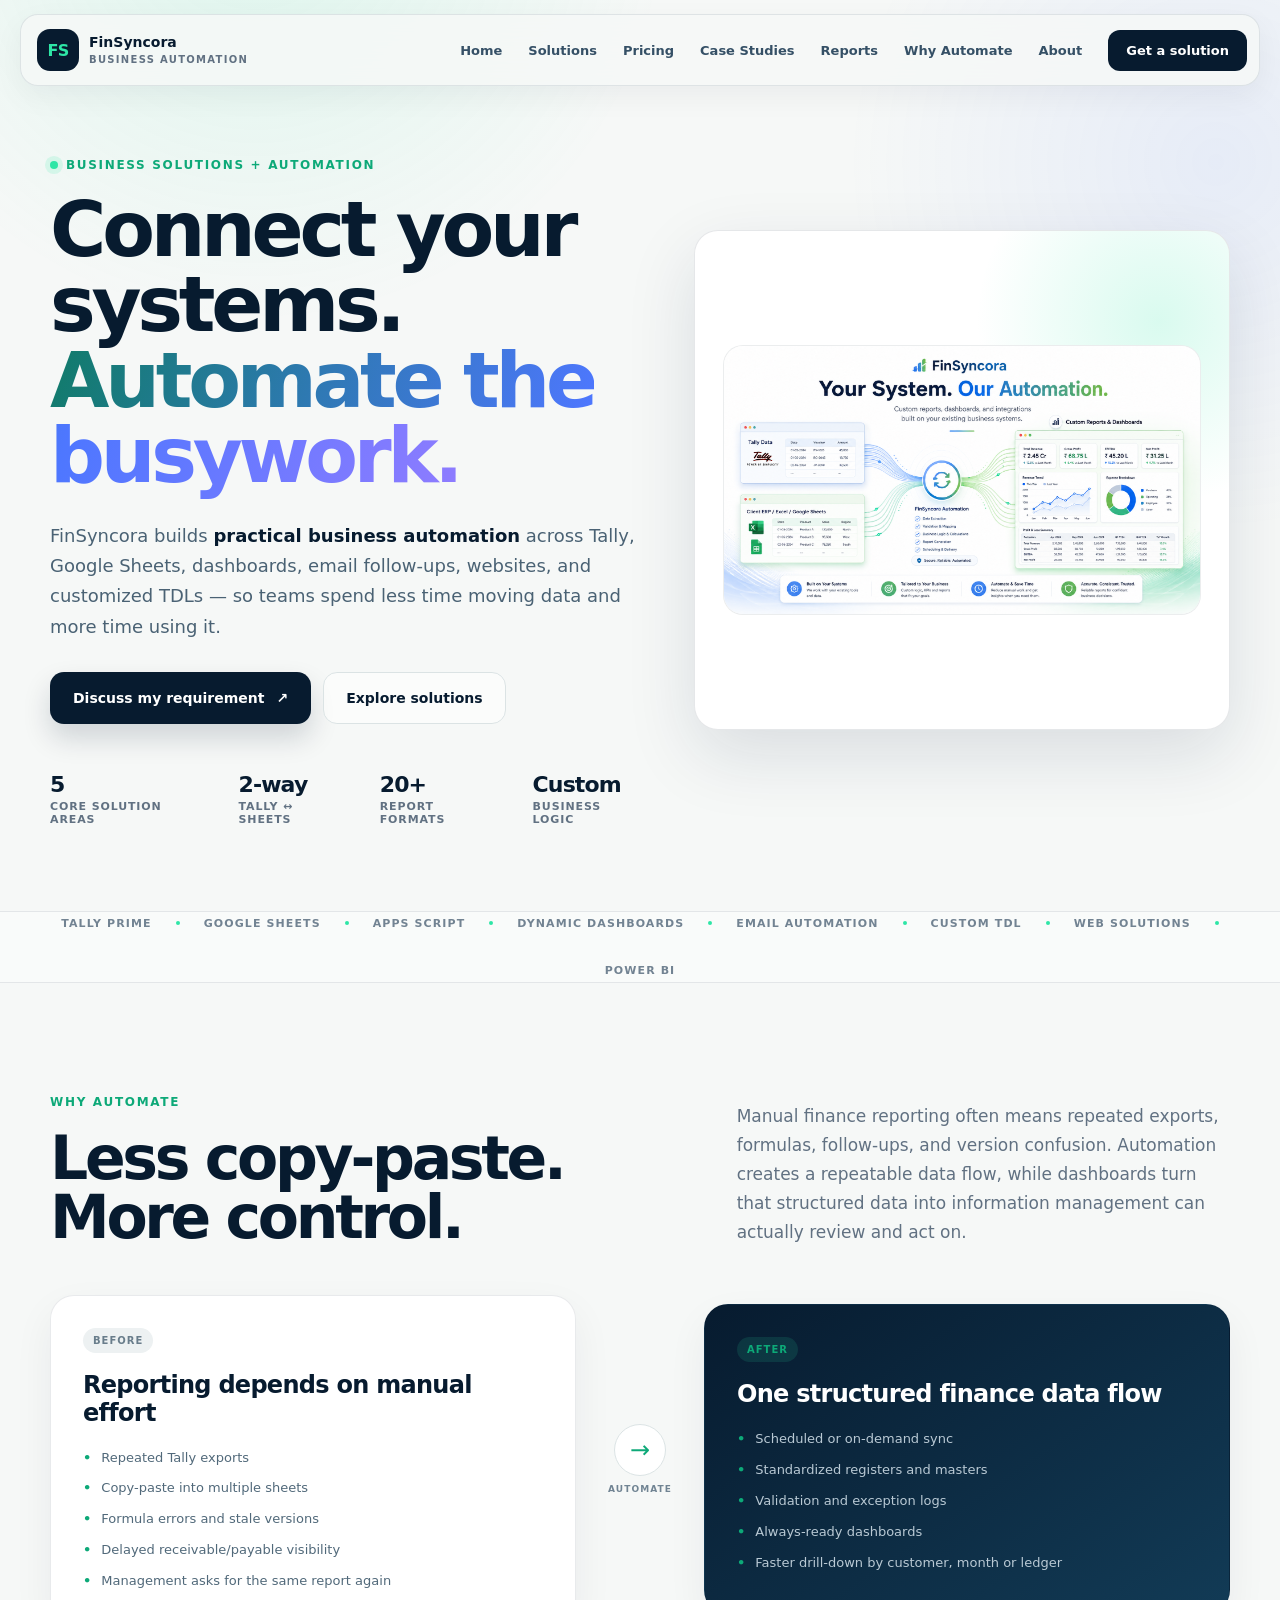
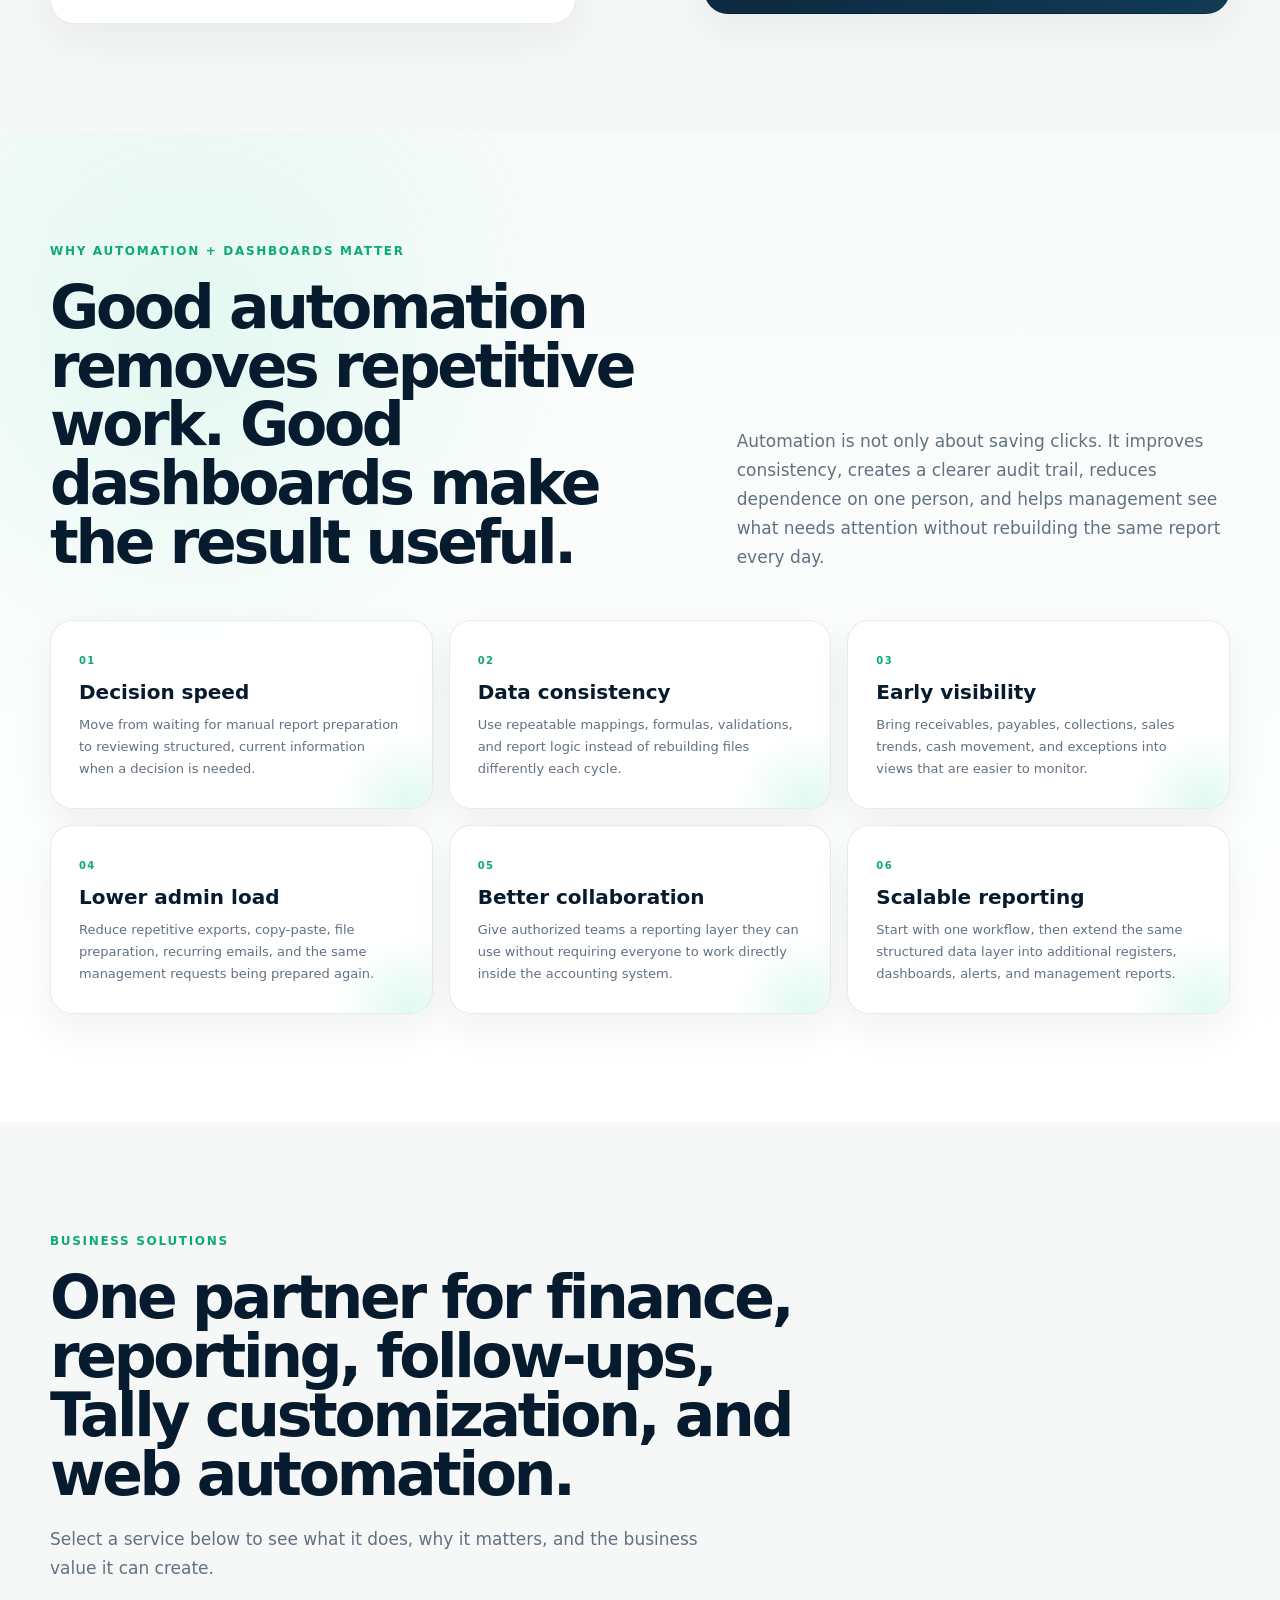
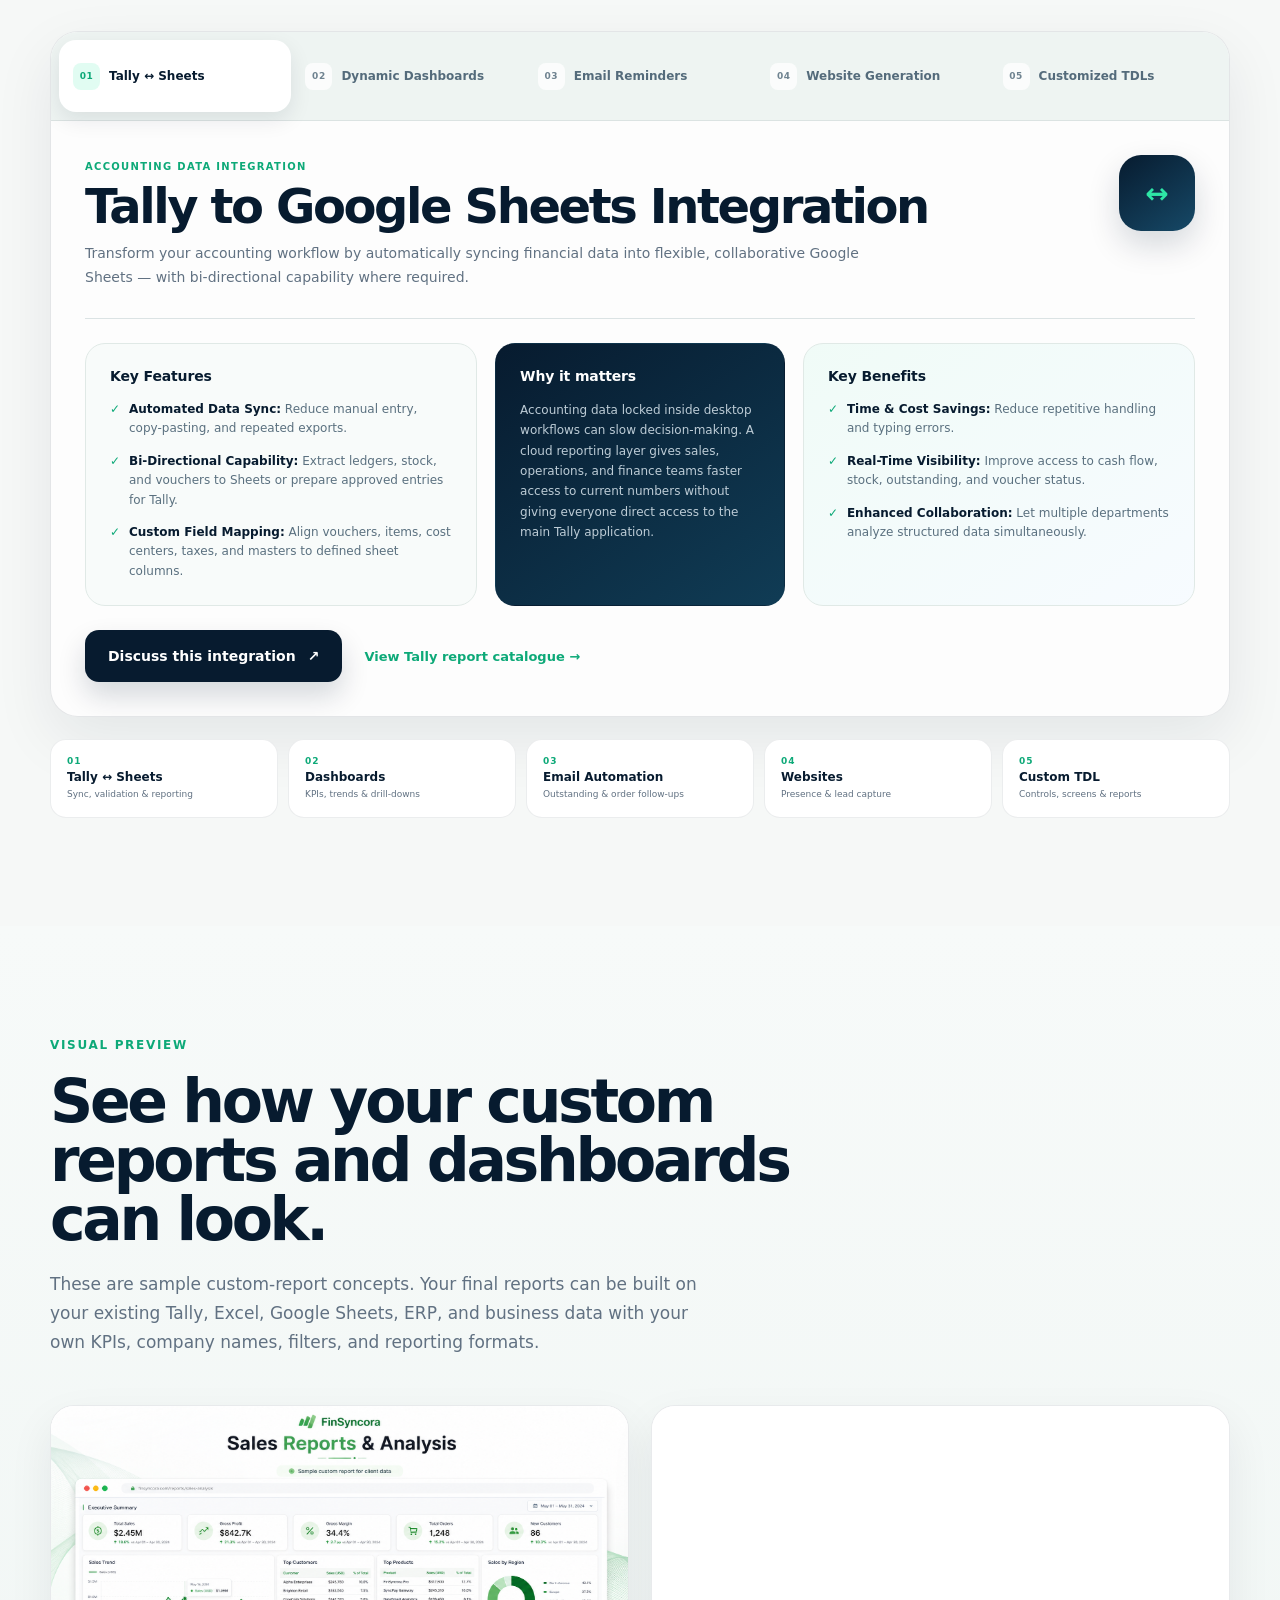
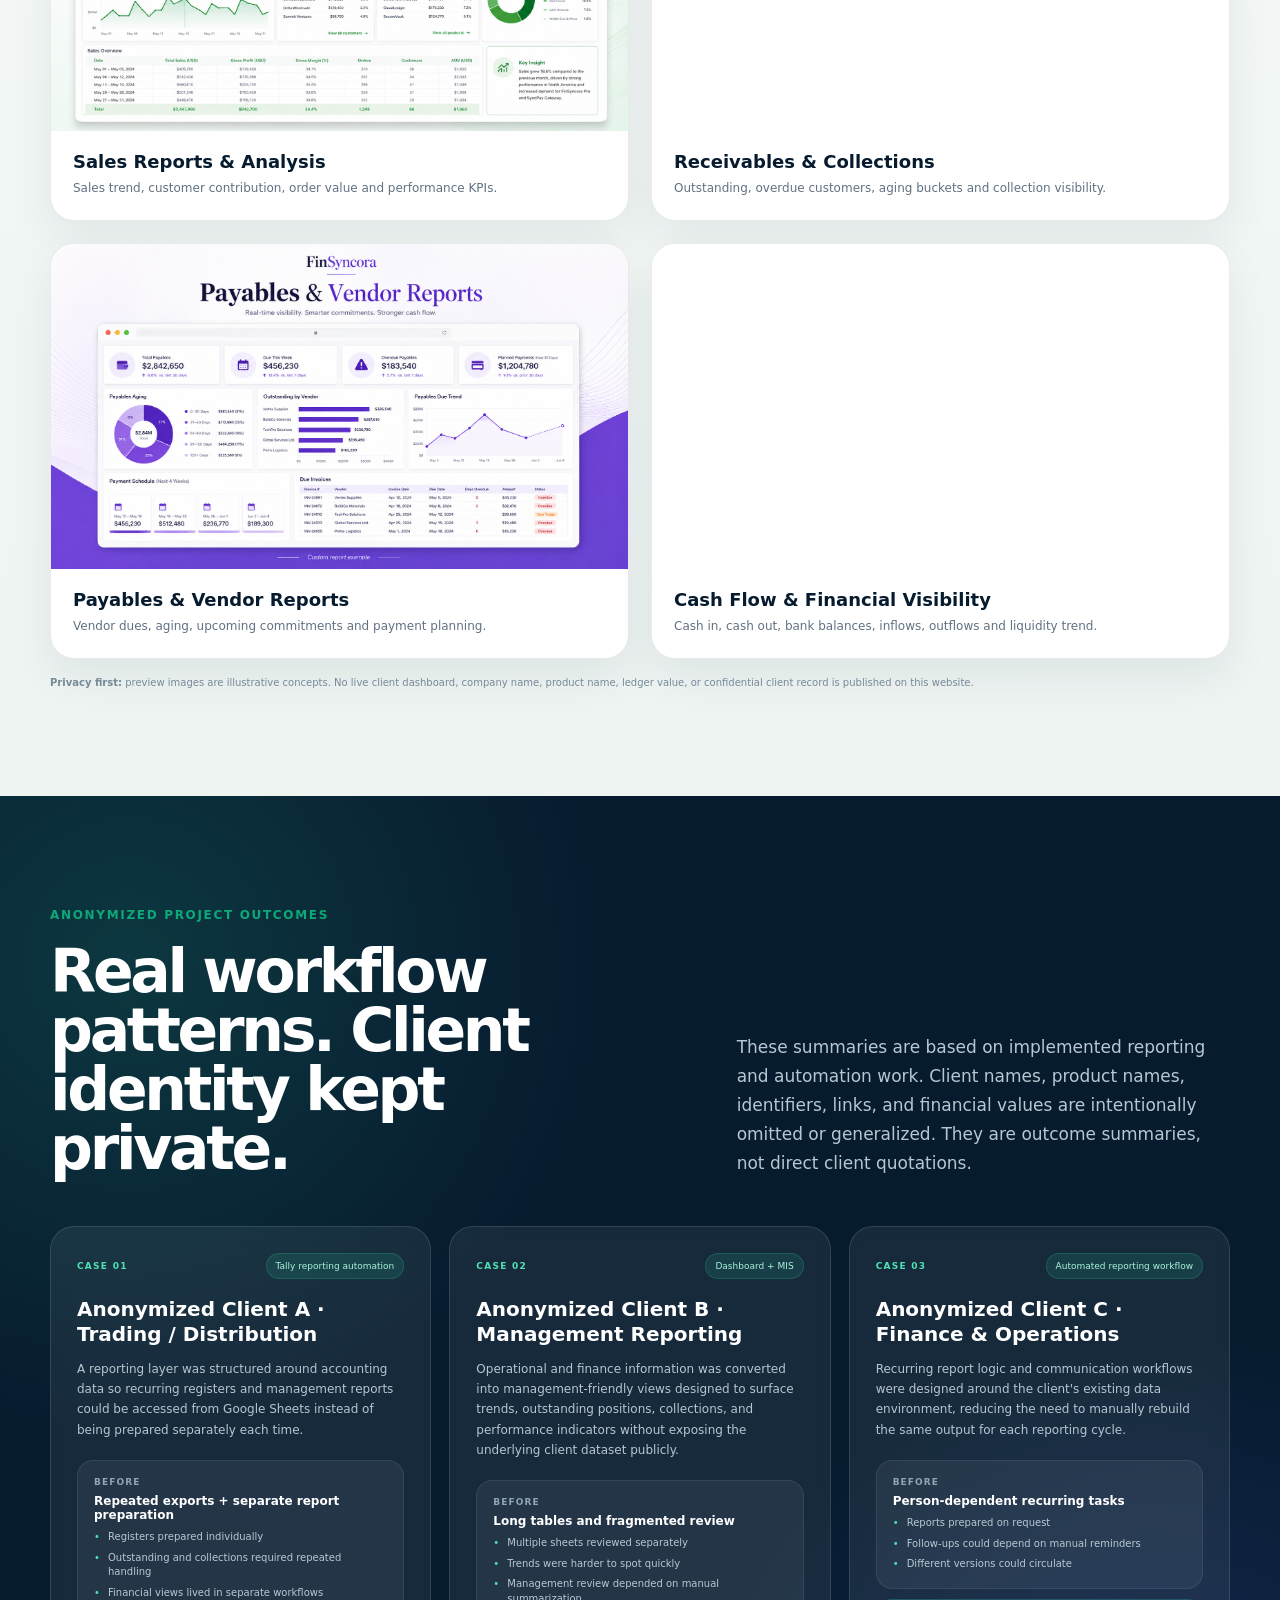
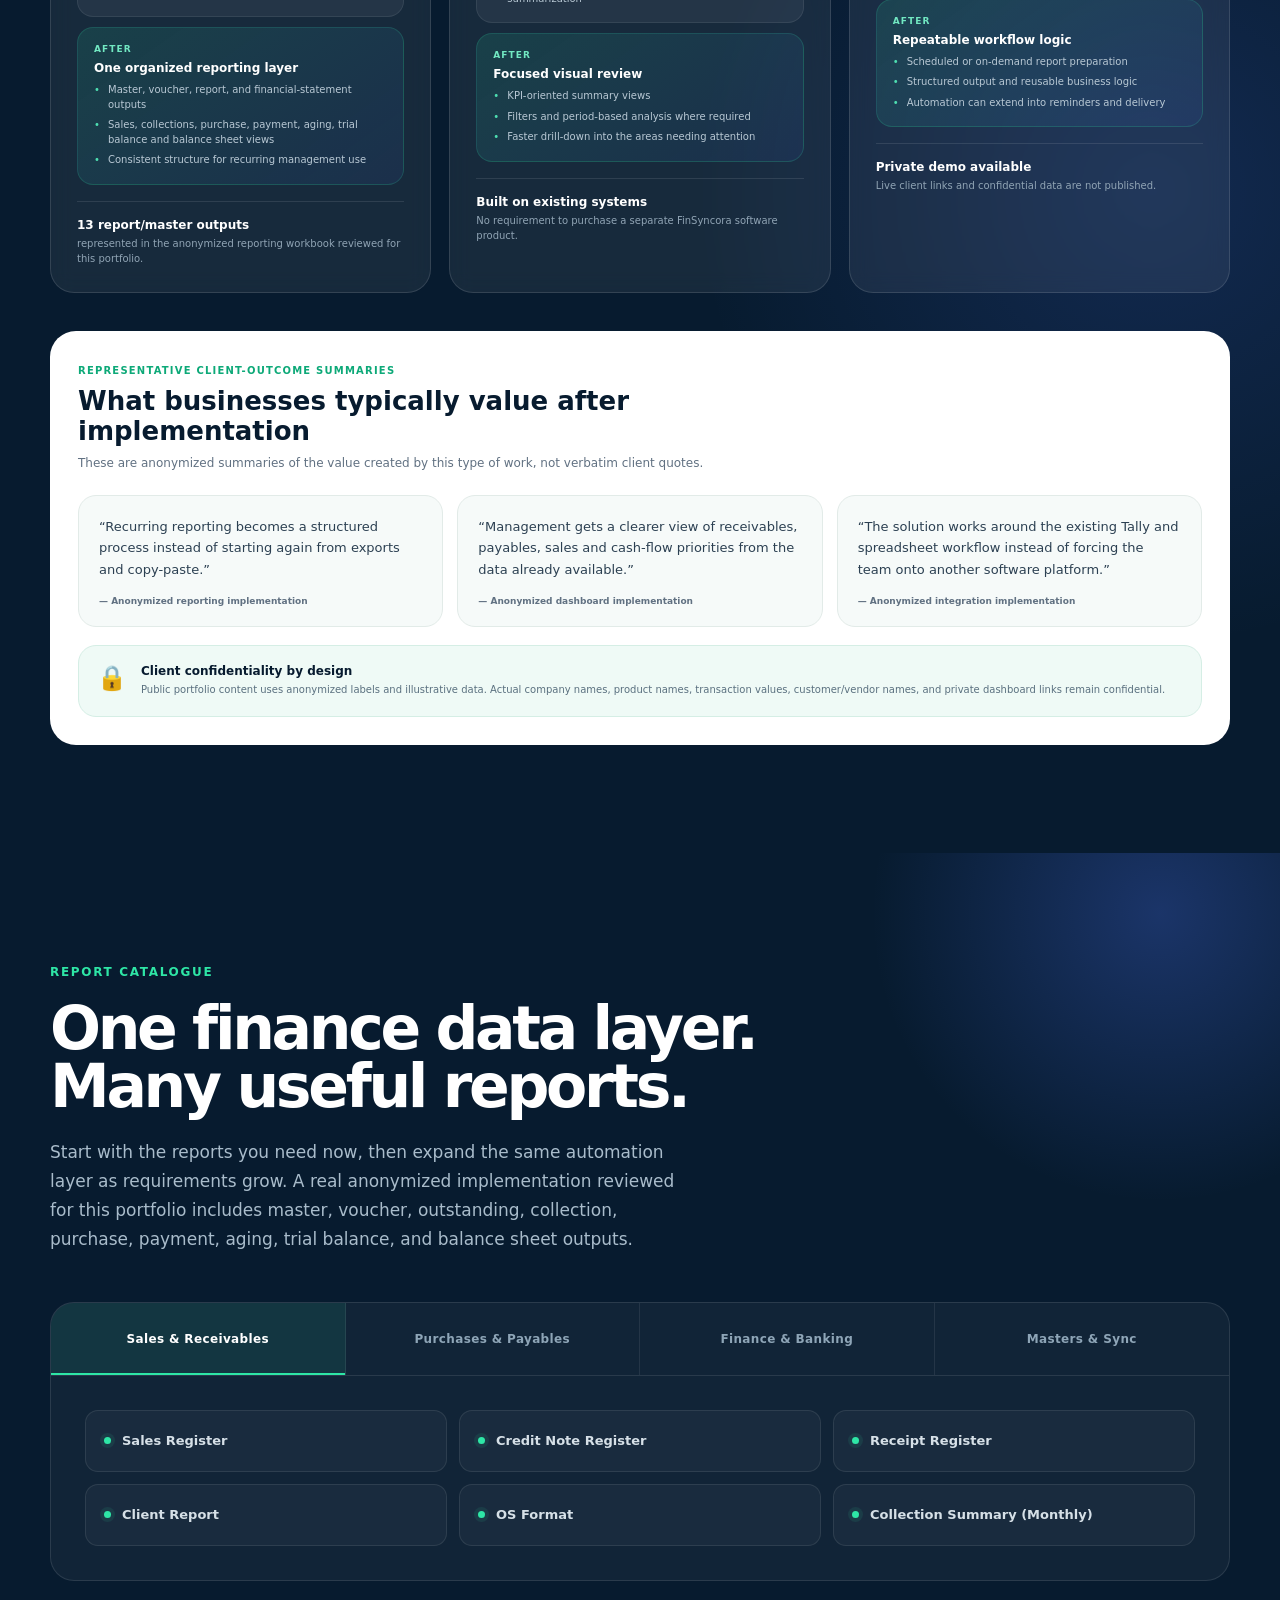
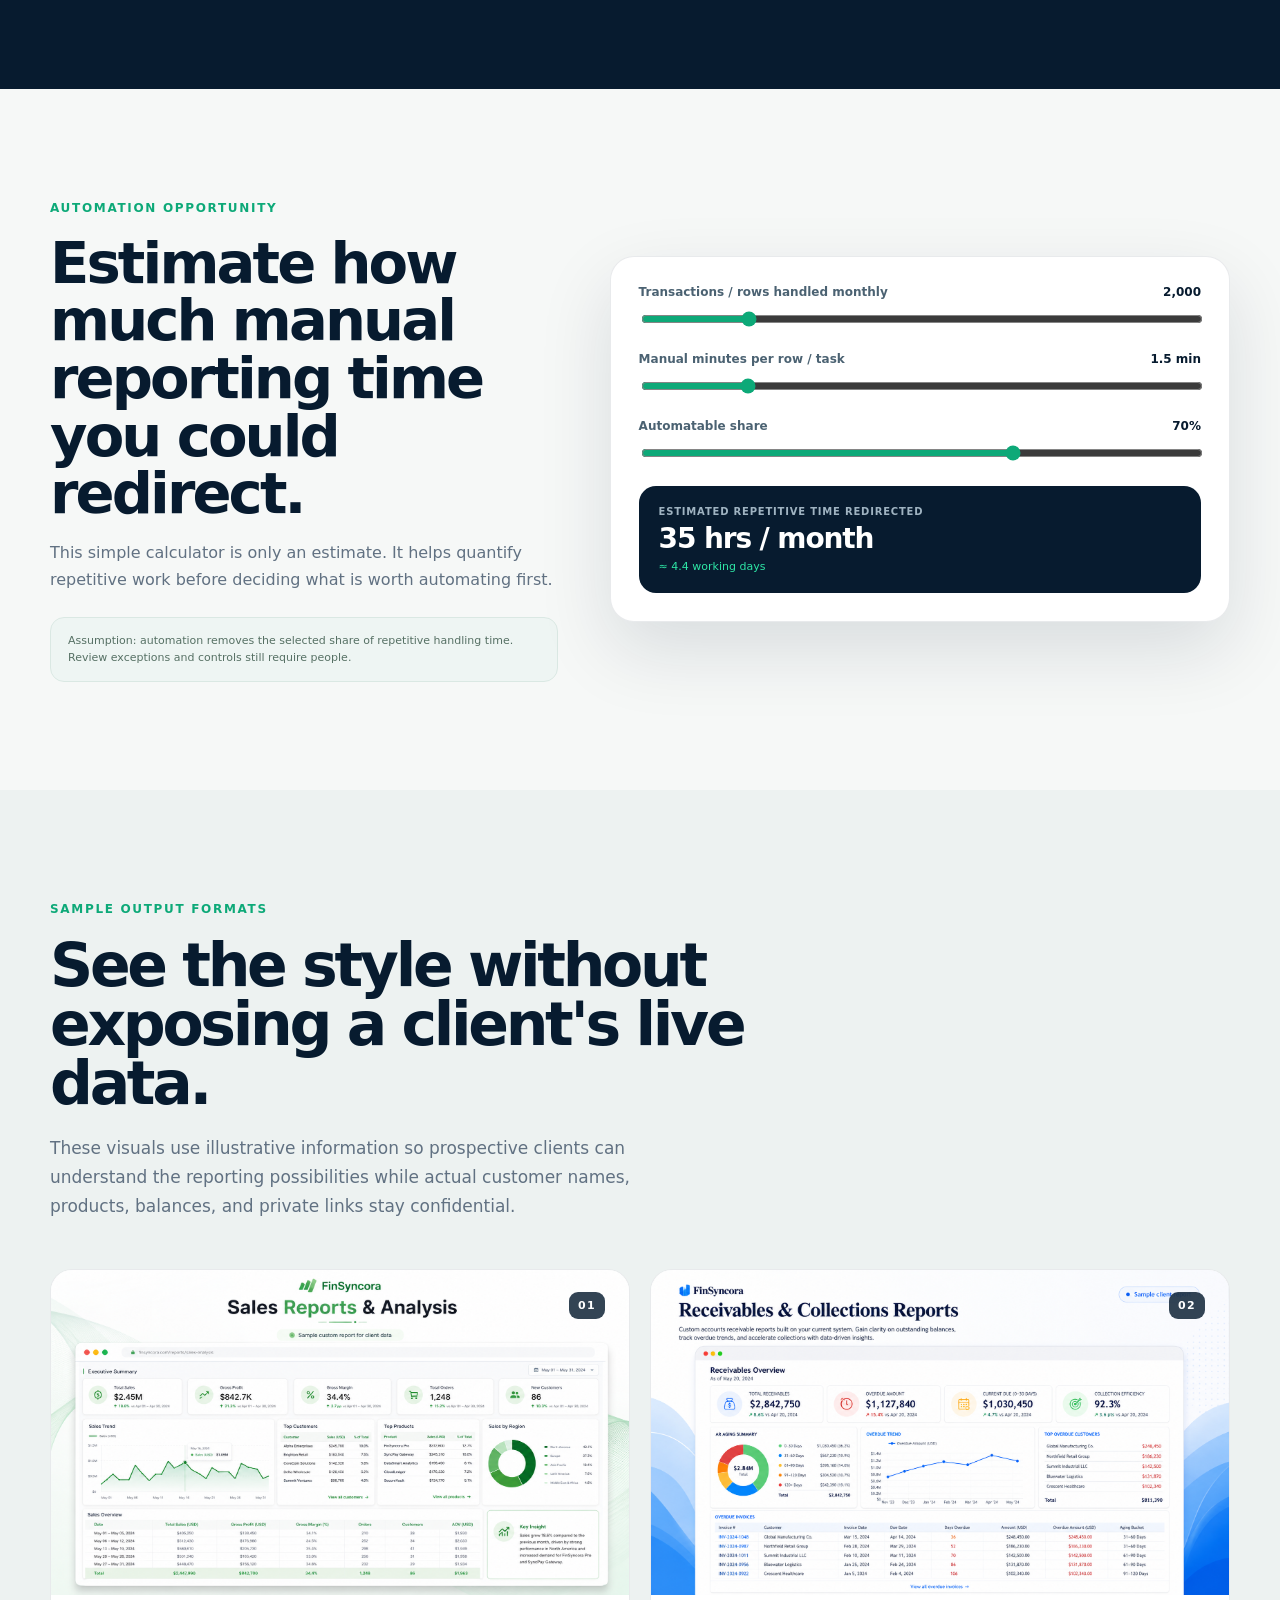
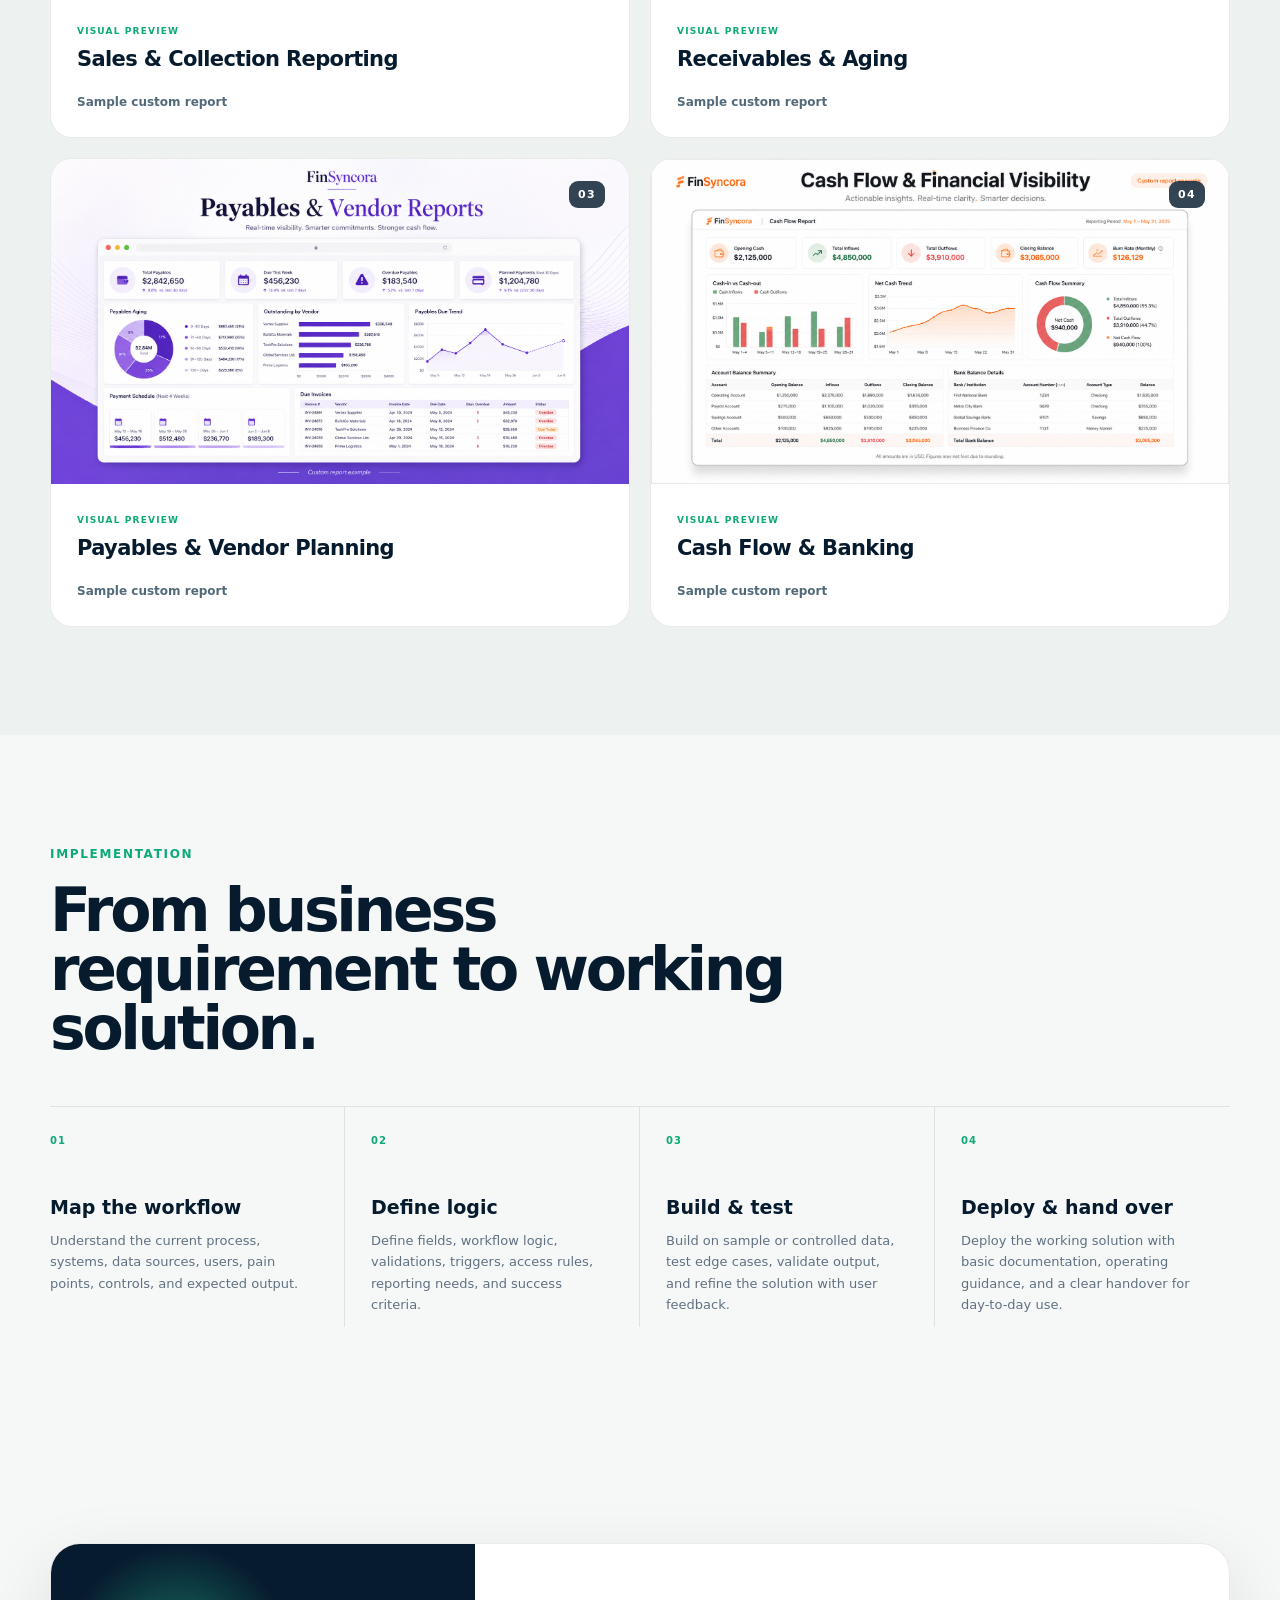
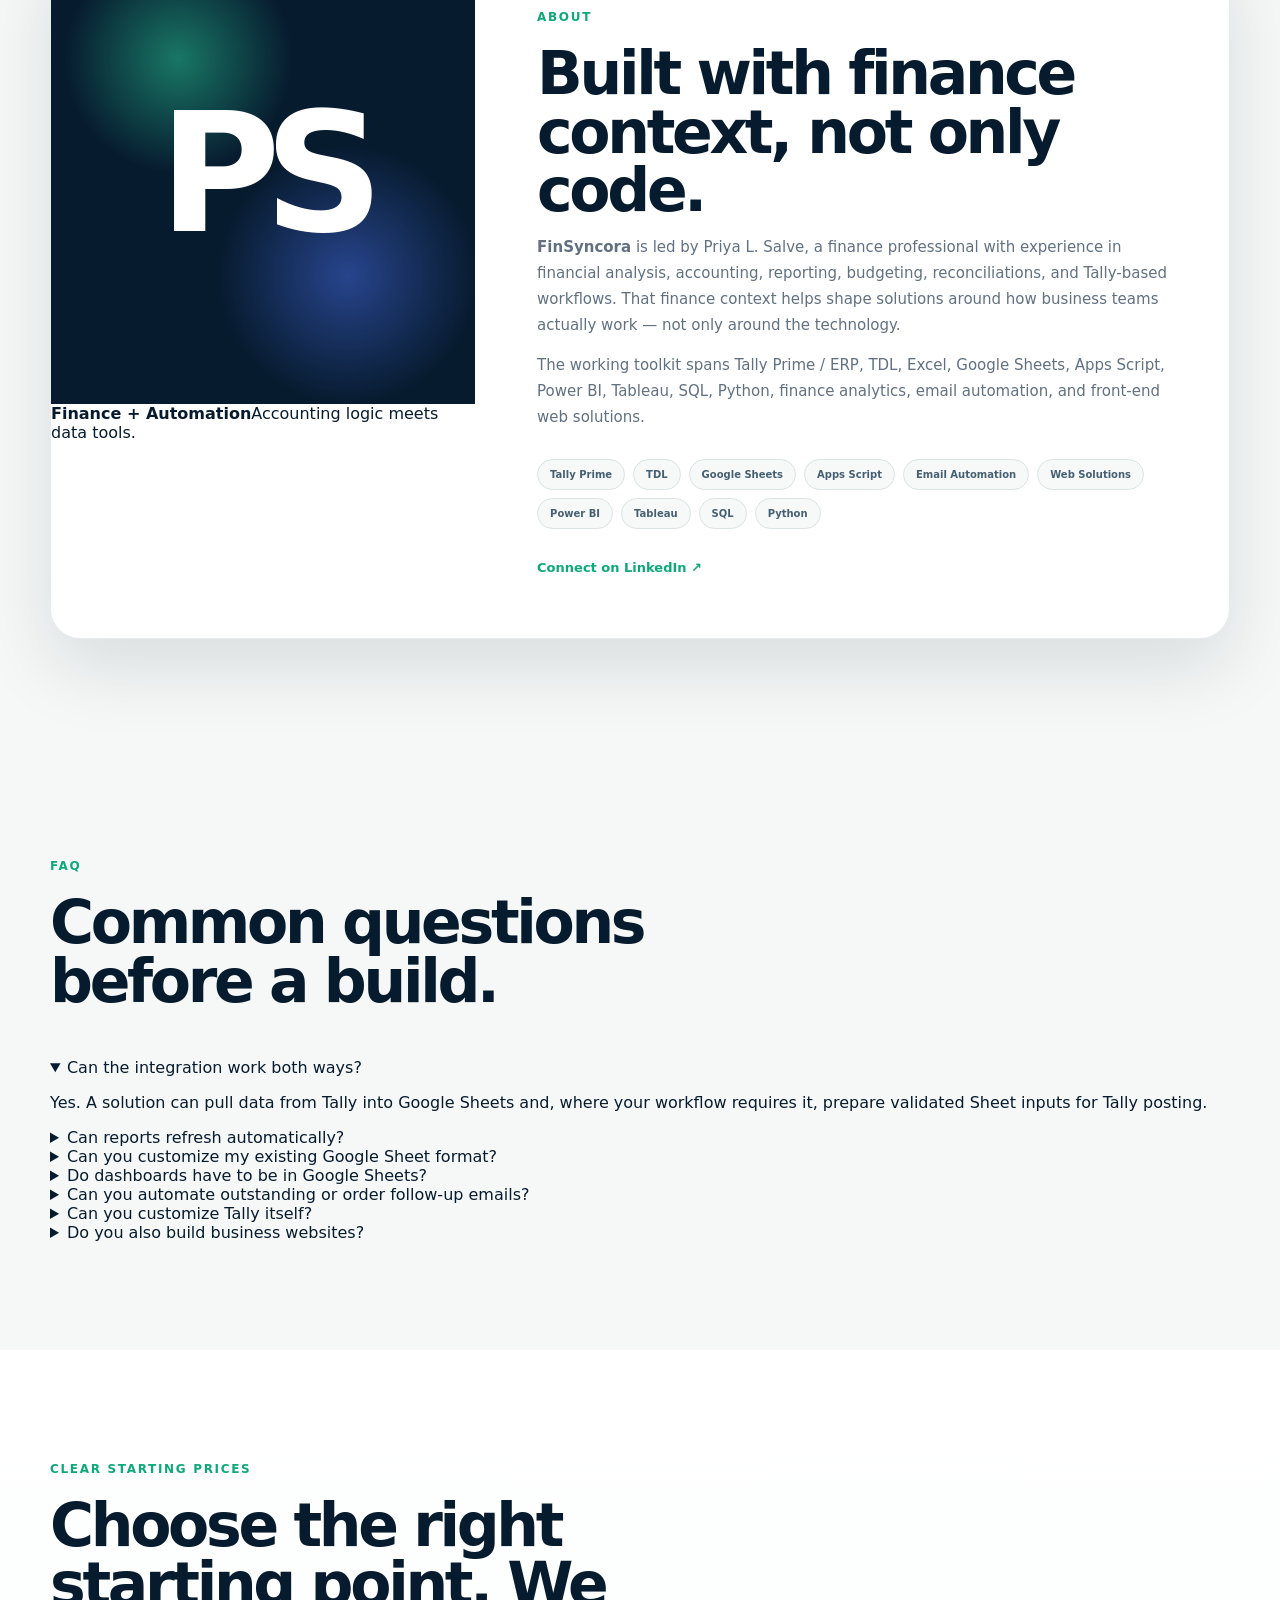
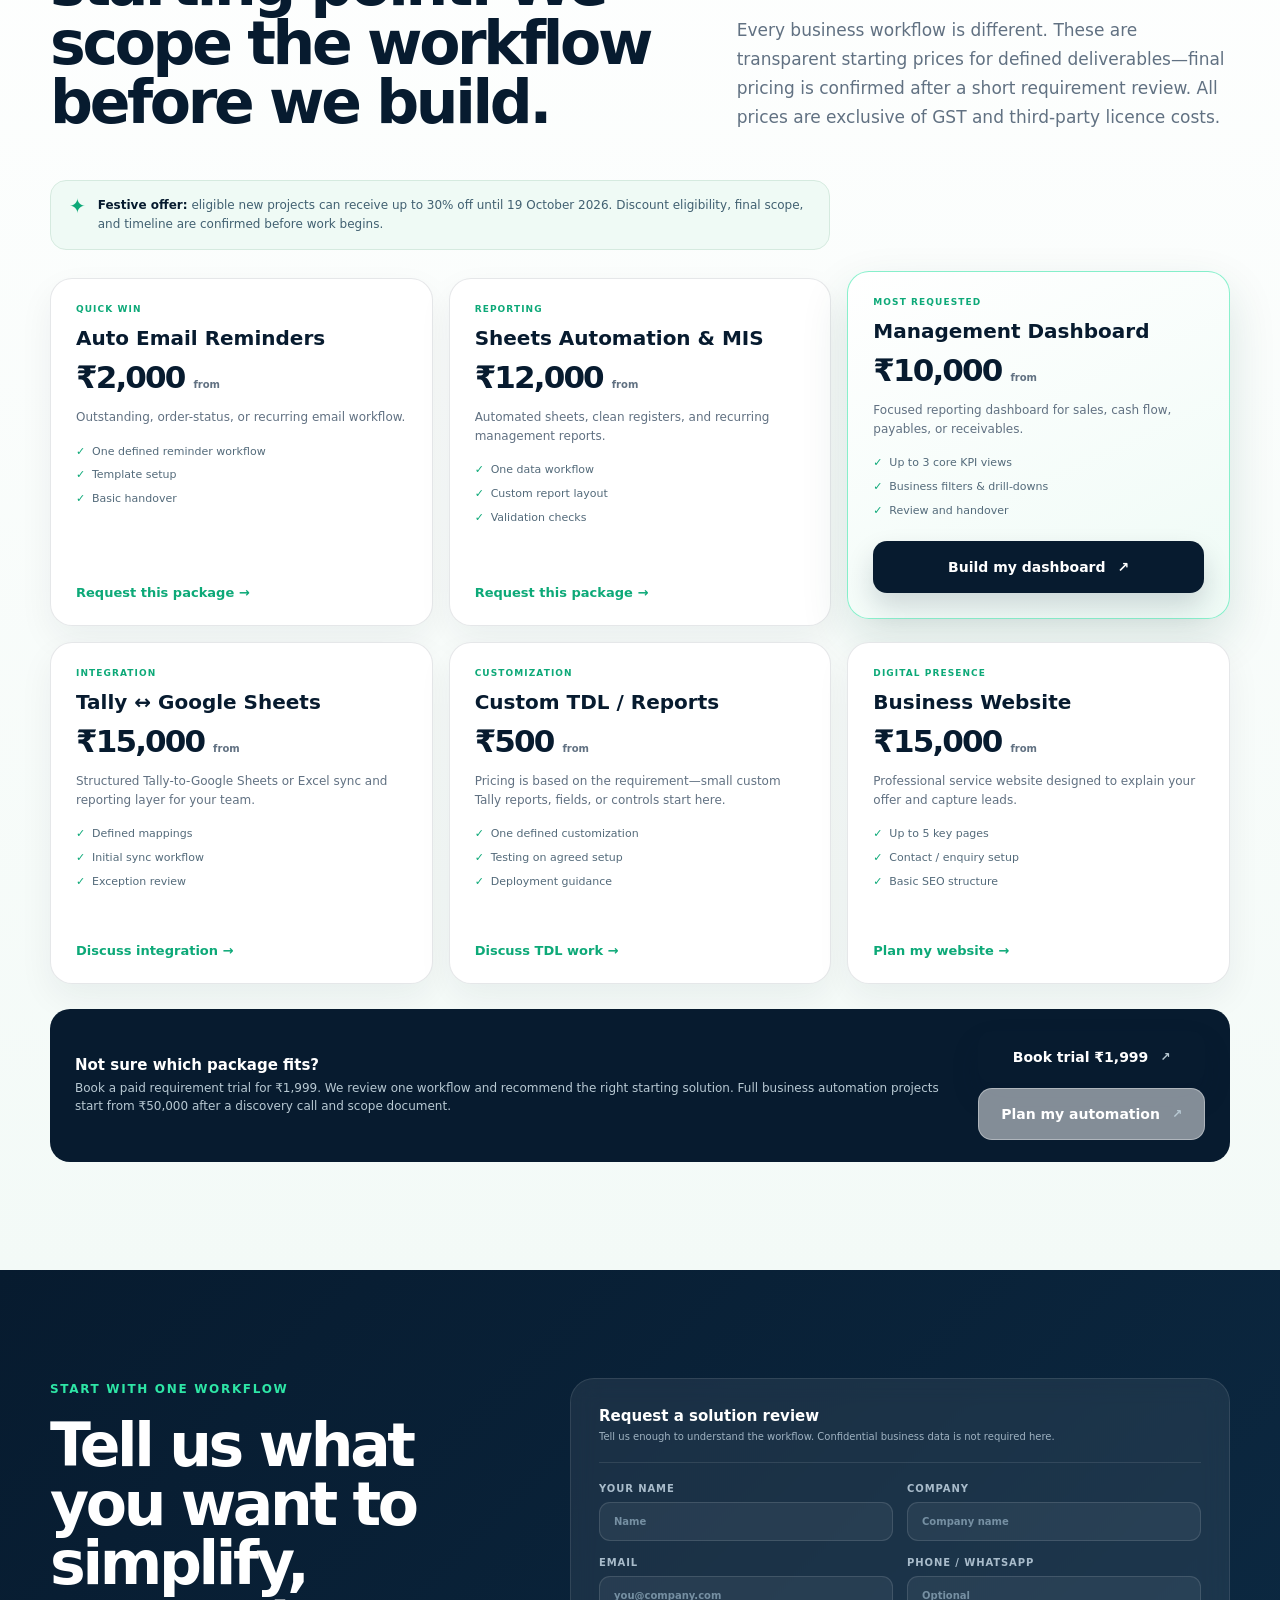
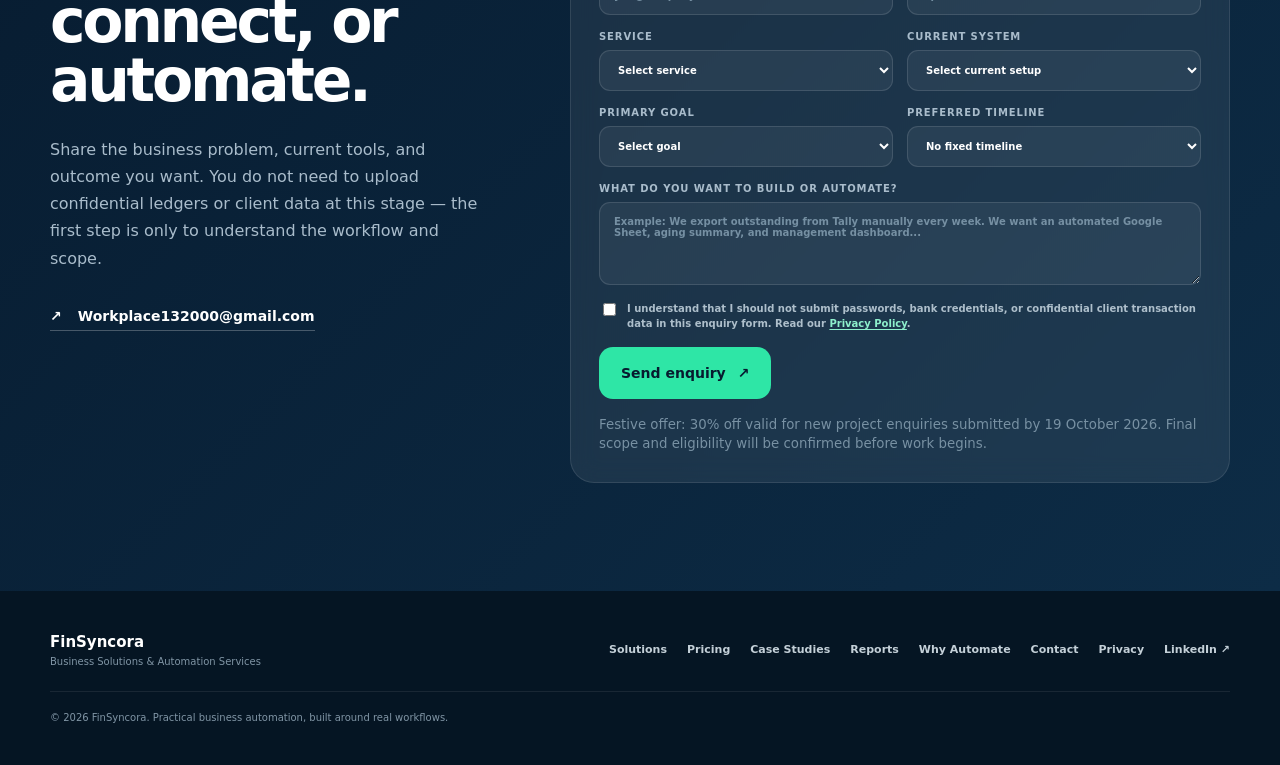
==== commit 33b74835: "Refresh payment page without visible UPI ID" ====
--- a/index.html
+++ b/index.html
@@ -420,7 +420,7 @@
           <article class="pricing-card reveal delay-1"><span class="pricing-label">Customization</span><h3>Custom TDL / Reports</h3><p class="pricing-price">₹500 <small>from</small></p><p>Pricing is based on the requirement—small custom Tally reports, fields, or controls start here.</p><ul><li>One defined customization</li><li>Testing on agreed setup</li><li>Deployment guidance</li></ul><a class="text-link service-choice" href="#contact" data-service-choice="Customized TDLs">Discuss TDL work →</a></article>
           <article class="pricing-card reveal delay-2"><span class="pricing-label">Digital presence</span><h3>Business Website</h3><p class="pricing-price">₹15,000 <small>from</small></p><p>Professional service website designed to explain your offer and capture leads.</p><ul><li>Up to 5 key pages</li><li>Contact / enquiry setup</li><li>Basic SEO structure</li></ul><a class="text-link service-choice" href="#contact" data-service-choice="Website Generation">Plan my website →</a></article>
         </div>
-        <div class="pricing-footer reveal"><div><strong>Not sure which package fits?</strong><span>Book a paid requirement trial for ₹1,999. We review one workflow and recommend the right starting solution. Full business automation projects start from ₹50,000 after a discovery call and scope document.</span></div><div class="pricing-footer-actions"><a class="btn btn-primary service-choice" href="trial-payment.html">Book trial ₹1,999 <span>↗</span></a><a class="btn btn-ghost service-choice" href="#contact" data-service-choice="Custom Business Automation">Plan my automation <span>↗</span></a></div></div>
+        <div class="pricing-footer reveal"><div><strong>Not sure which package fits?</strong><span>Book a paid requirement trial for ₹1,999. We review one workflow and recommend the right starting solution. Full business automation projects start from ₹50,000 after a discovery call and scope document.</span></div><div class="pricing-footer-actions"><a class="btn btn-primary service-choice" href="trial-payment.html?v=20260908-clean">Book trial ₹1,999 <span>↗</span></a><a class="btn btn-ghost service-choice" href="#contact" data-service-choice="Custom Business Automation">Plan my automation <span>↗</span></a></div></div>
       </div>
     </section>
 
--- a/styles.css
+++ b/styles.css
@@ -872,3 +872,33 @@
 .pricing-footer-actions { display:flex; align-items:center; gap:10px; flex-wrap:wrap; justify-content:flex-end; }
 .pricing-footer-actions .btn { white-space:nowrap; }
 @media (max-width:650px) { .pricing-footer-actions { justify-content:flex-start; } }
+
+
+/* Trial payment page */
+.payment-page { min-height:100vh; background:radial-gradient(circle at 10% 10%,rgba(46,230,166,.15),transparent 28%),linear-gradient(145deg,#eef6f3,#fbfcff); }
+.payment-header { margin:22px auto 0; }
+.payment-main { width:min(1080px,calc(100% - 32px)); margin:0 auto; padding:58px 0 48px; }
+.payment-card { display:grid; grid-template-columns:1fr 410px; gap:50px; align-items:center; padding:clamp(26px,5vw,56px); border-radius:30px; background:#fff; border:1px solid rgba(7,27,47,.1); box-shadow:0 30px 80px rgba(7,27,47,.13); }
+.payment-copy h1 { margin:10px 0 15px; color:var(--ink); font-size:clamp(38px,5vw,62px); line-height:.98; letter-spacing:-.06em; }
+.payment-copy > p { max-width:600px; margin:0; color:var(--muted); line-height:1.7; font-size:14px; }
+.payment-includes { display:grid; gap:10px; margin:26px 0; color:#405969; font-size:12px; font-weight:700; }
+.payment-includes span::first-letter { color:var(--mint-dark); }
+.payment-total { display:grid; grid-template-columns:1fr auto; align-items:end; max-width:330px; padding:17px 19px; border-radius:17px; background:#eef9f4; border:1px solid #d5eee3; }
+.payment-total span { font-size:11px; color:#577083; font-weight:800; }
+.payment-total strong { color:var(--ink); font-size:31px; letter-spacing:-.06em; }
+.payment-total small { grid-column:1/-1; margin-top:4px; color:#6d8190; font-size:10px; }
+.payment-qr-wrap { text-align:center; padding:23px; border-radius:24px; background:linear-gradient(155deg,#071b2f,#123e57); color:#fff; }
+.payment-method { display:block; color:#9beacb; font-size:10px; font-weight:900; letter-spacing:.14em; text-transform:uppercase; }
+.payment-qr { display:block; width:min(100%,280px); height:auto; margin:17px auto 14px; padding:10px; border-radius:14px; background:#fff; }
+.payment-upi { margin:0 0 16px; color:#dceaf1; font-size:12px; }
+.payment-upi strong { color:#fff; }
+.payment-open-upi { width:100%; justify-content:center; min-height:43px; background:var(--mint); color:#073226; }
+.payment-help { margin:15px 0 10px; color:#aebfca; font-size:10px; line-height:1.5; }
+.payment-qr-wrap .text-link { color:#9beacb; font-size:11px; }
+.payment-safe { max-width:760px; margin:20px auto 0; color:#607787; text-align:center; font-size:11px; line-height:1.5; }
+@media (max-width:850px) { .payment-card { grid-template-columns:1fr; gap:30px; } .payment-qr-wrap { max-width:410px; width:100%; margin:auto; } }
+@media (max-width:600px) { .payment-main { padding-top:28px; } .payment-card { padding:24px 18px; border-radius:22px; } .payment-header { margin:12px auto 0; } }
+
+/* QR-only checkout */
+.qr-only-main { min-height:100vh; display:grid; place-items:center; padding:24px; background:#fff; }
+.qr-only-image { display:block; width:min(600px, calc(100vw - 48px)); height:auto; image-rendering:auto; }
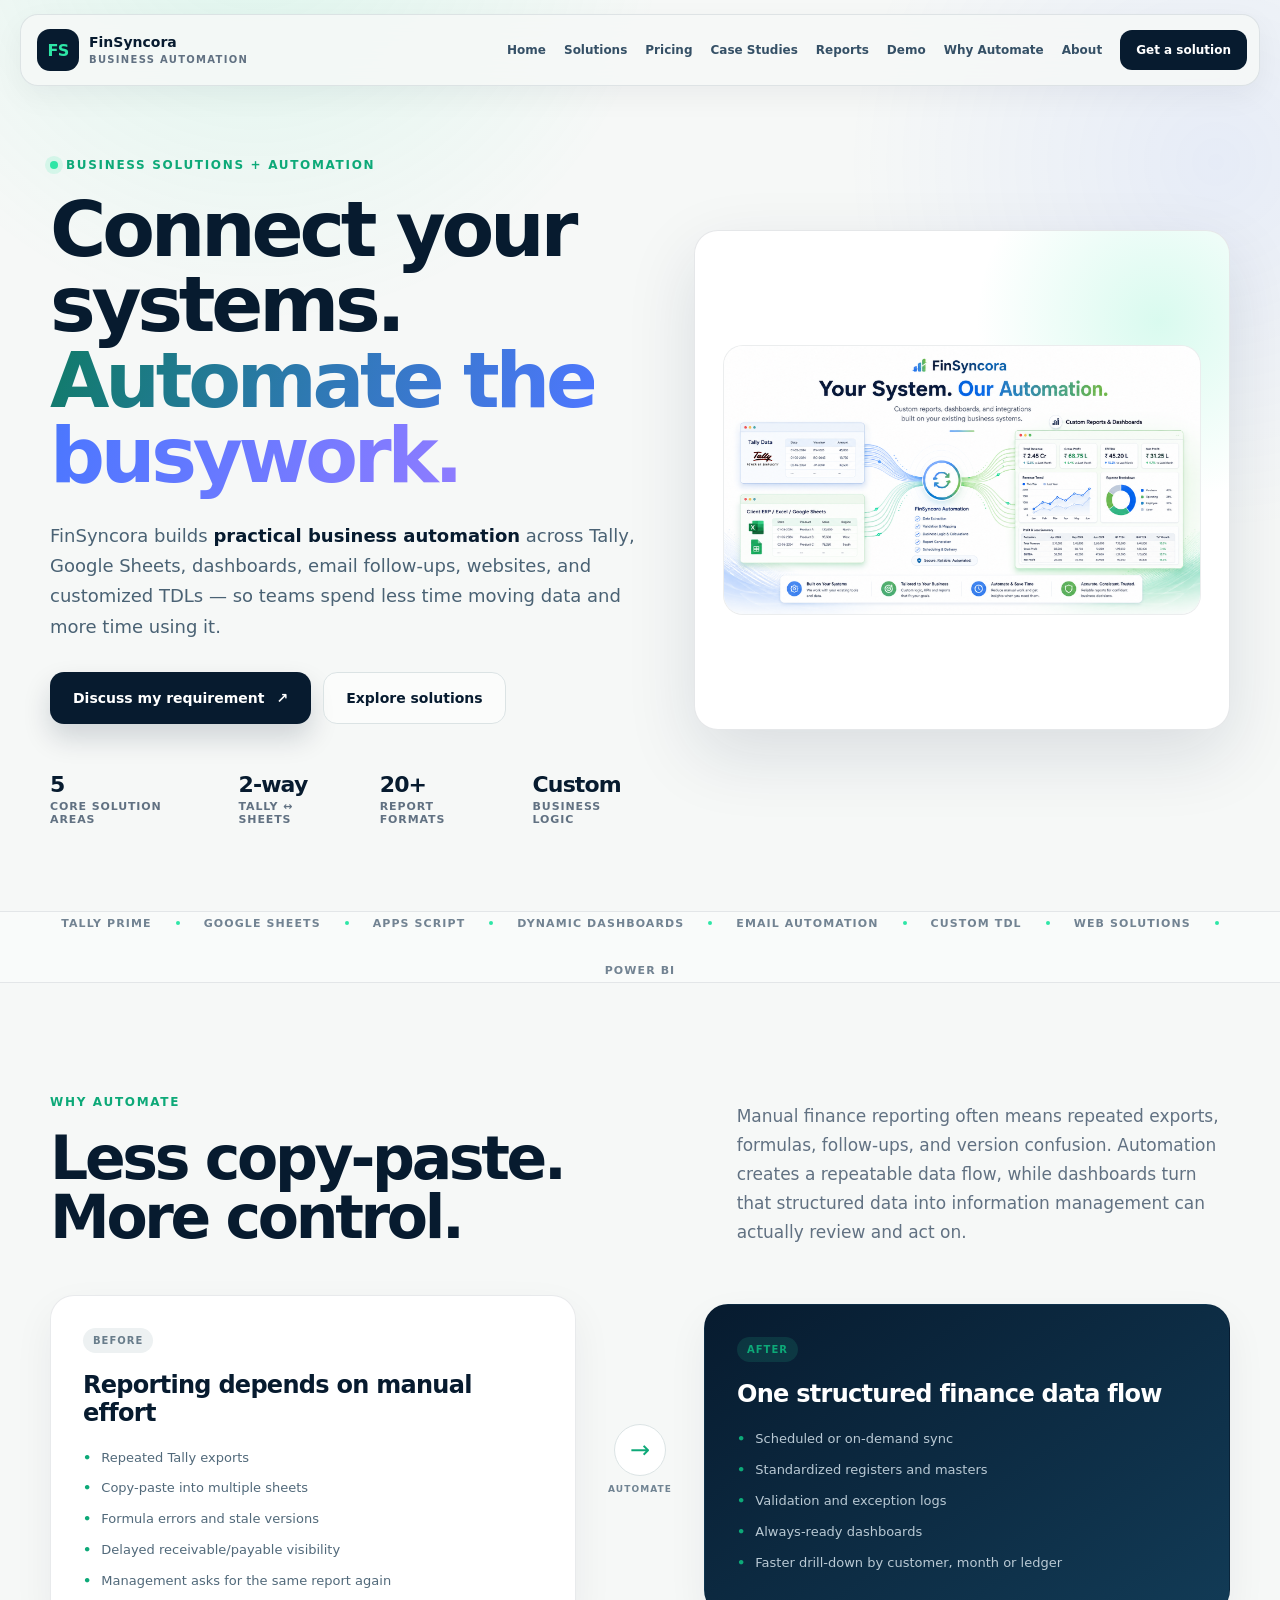
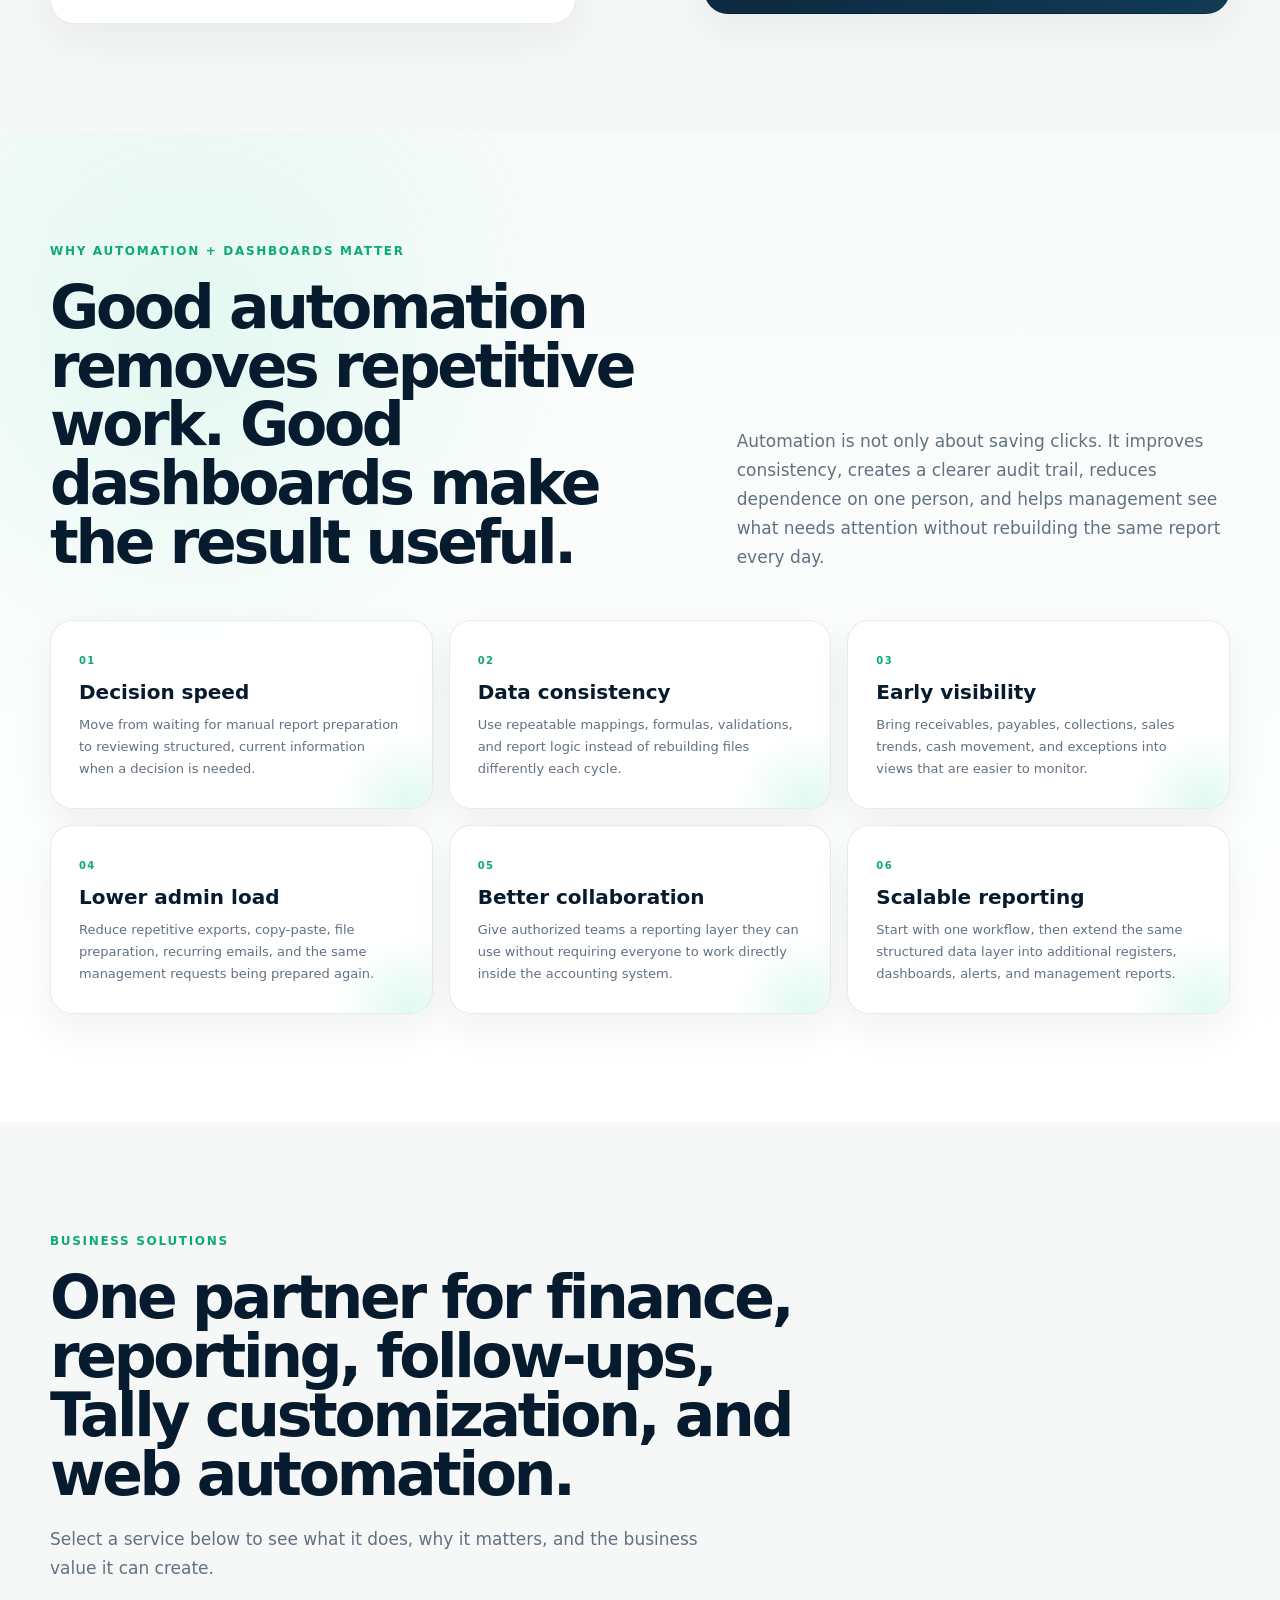
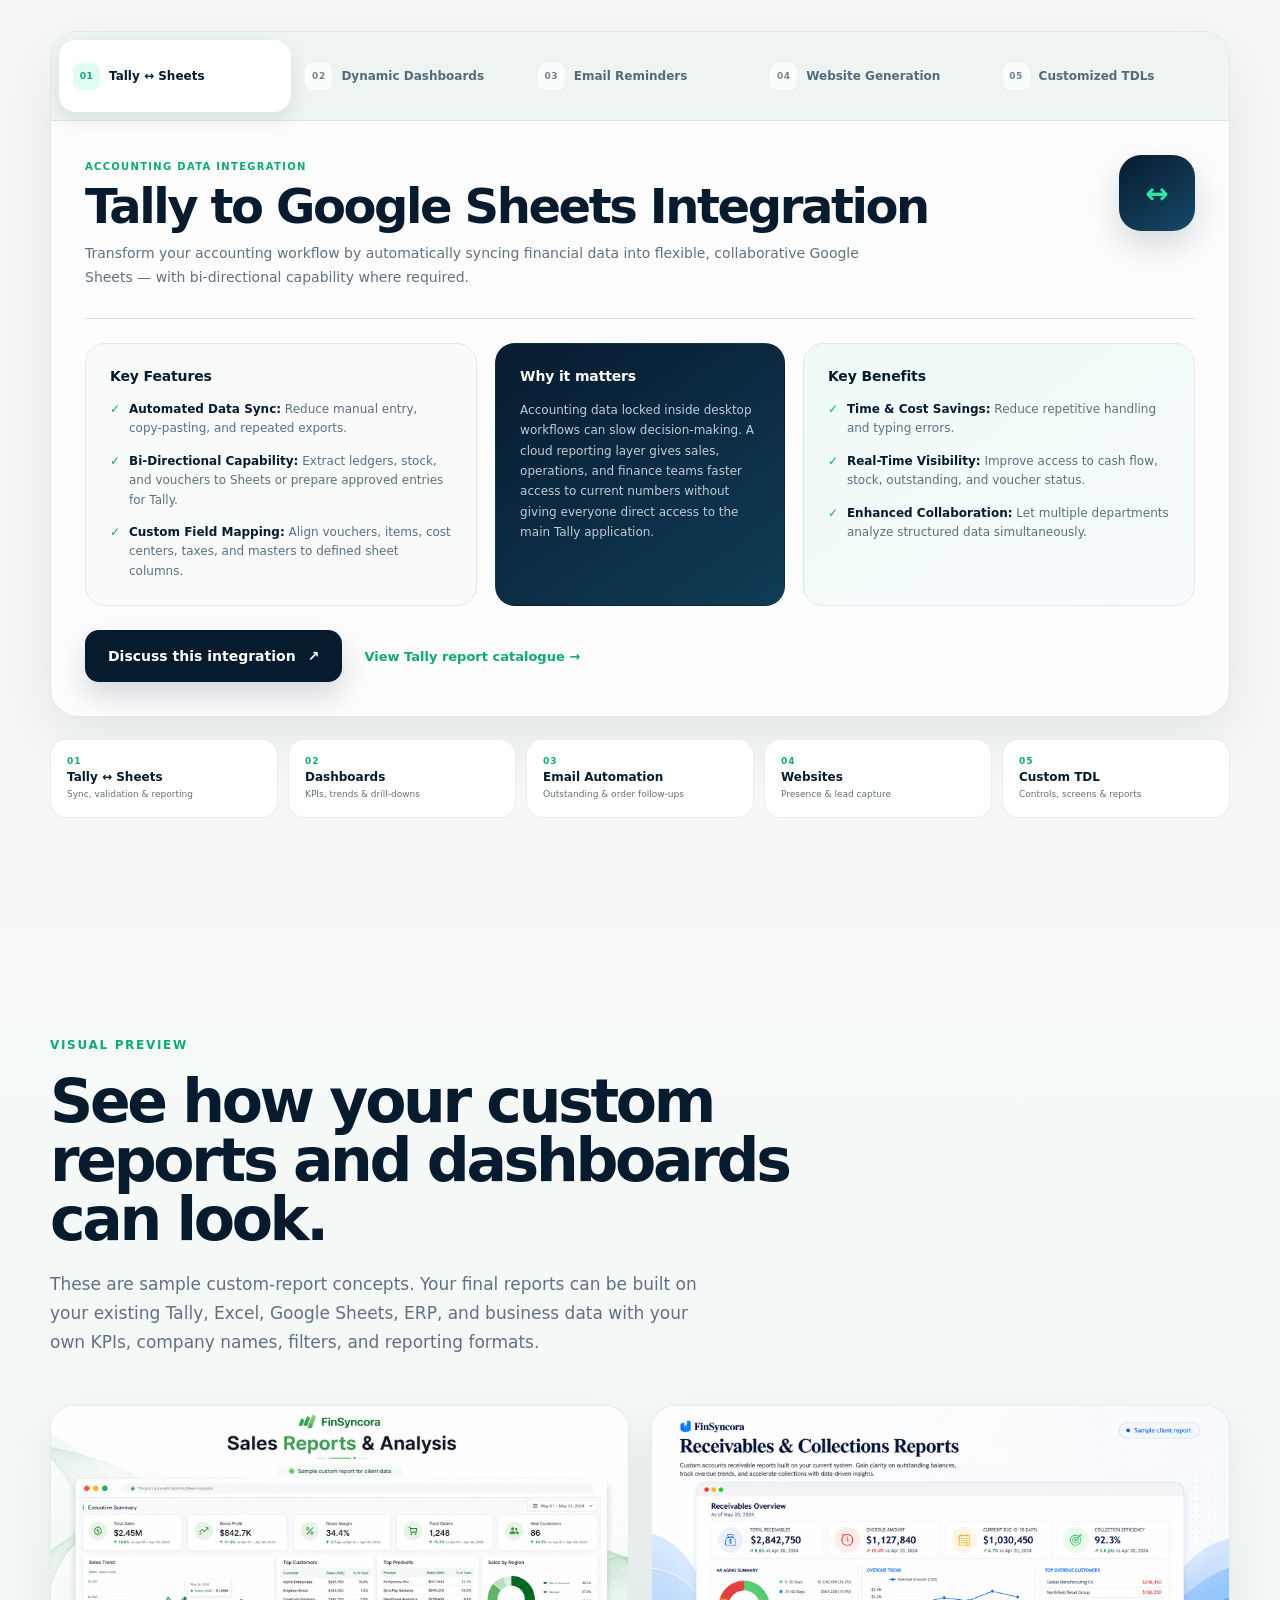
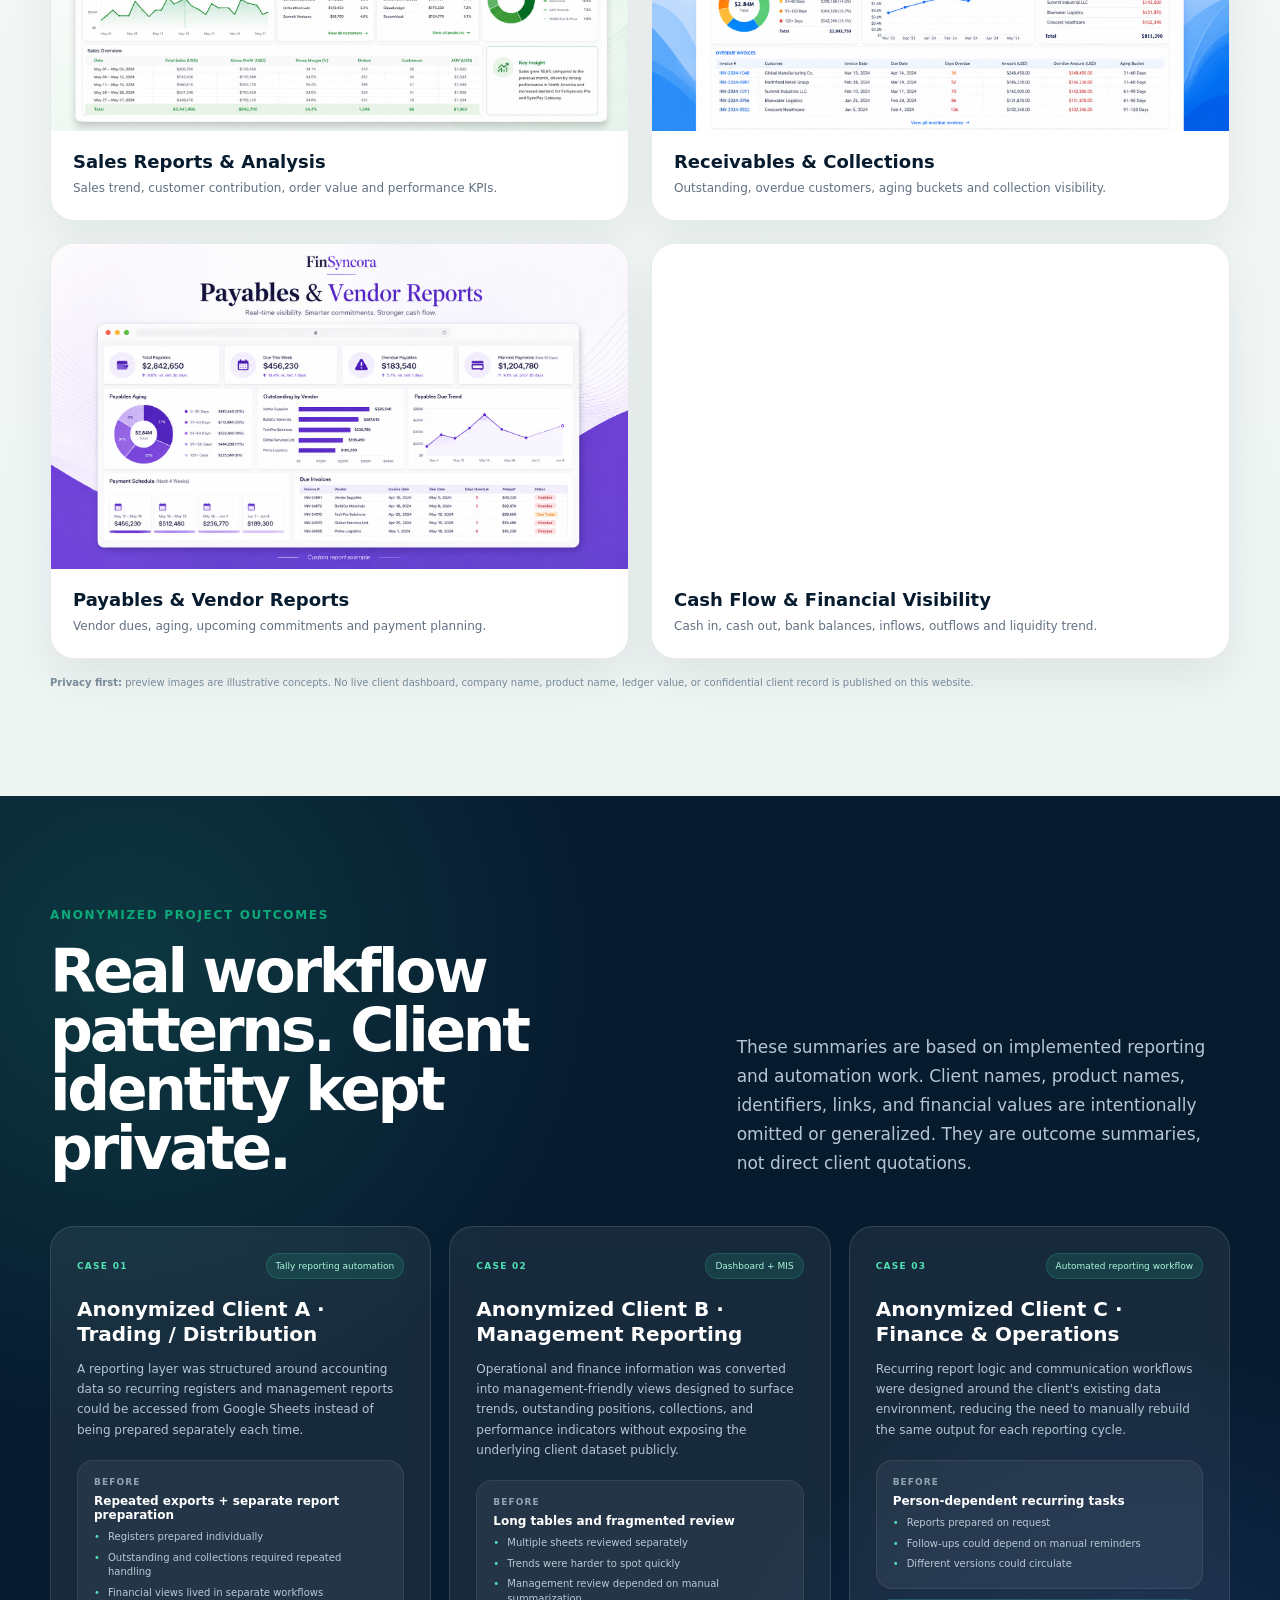
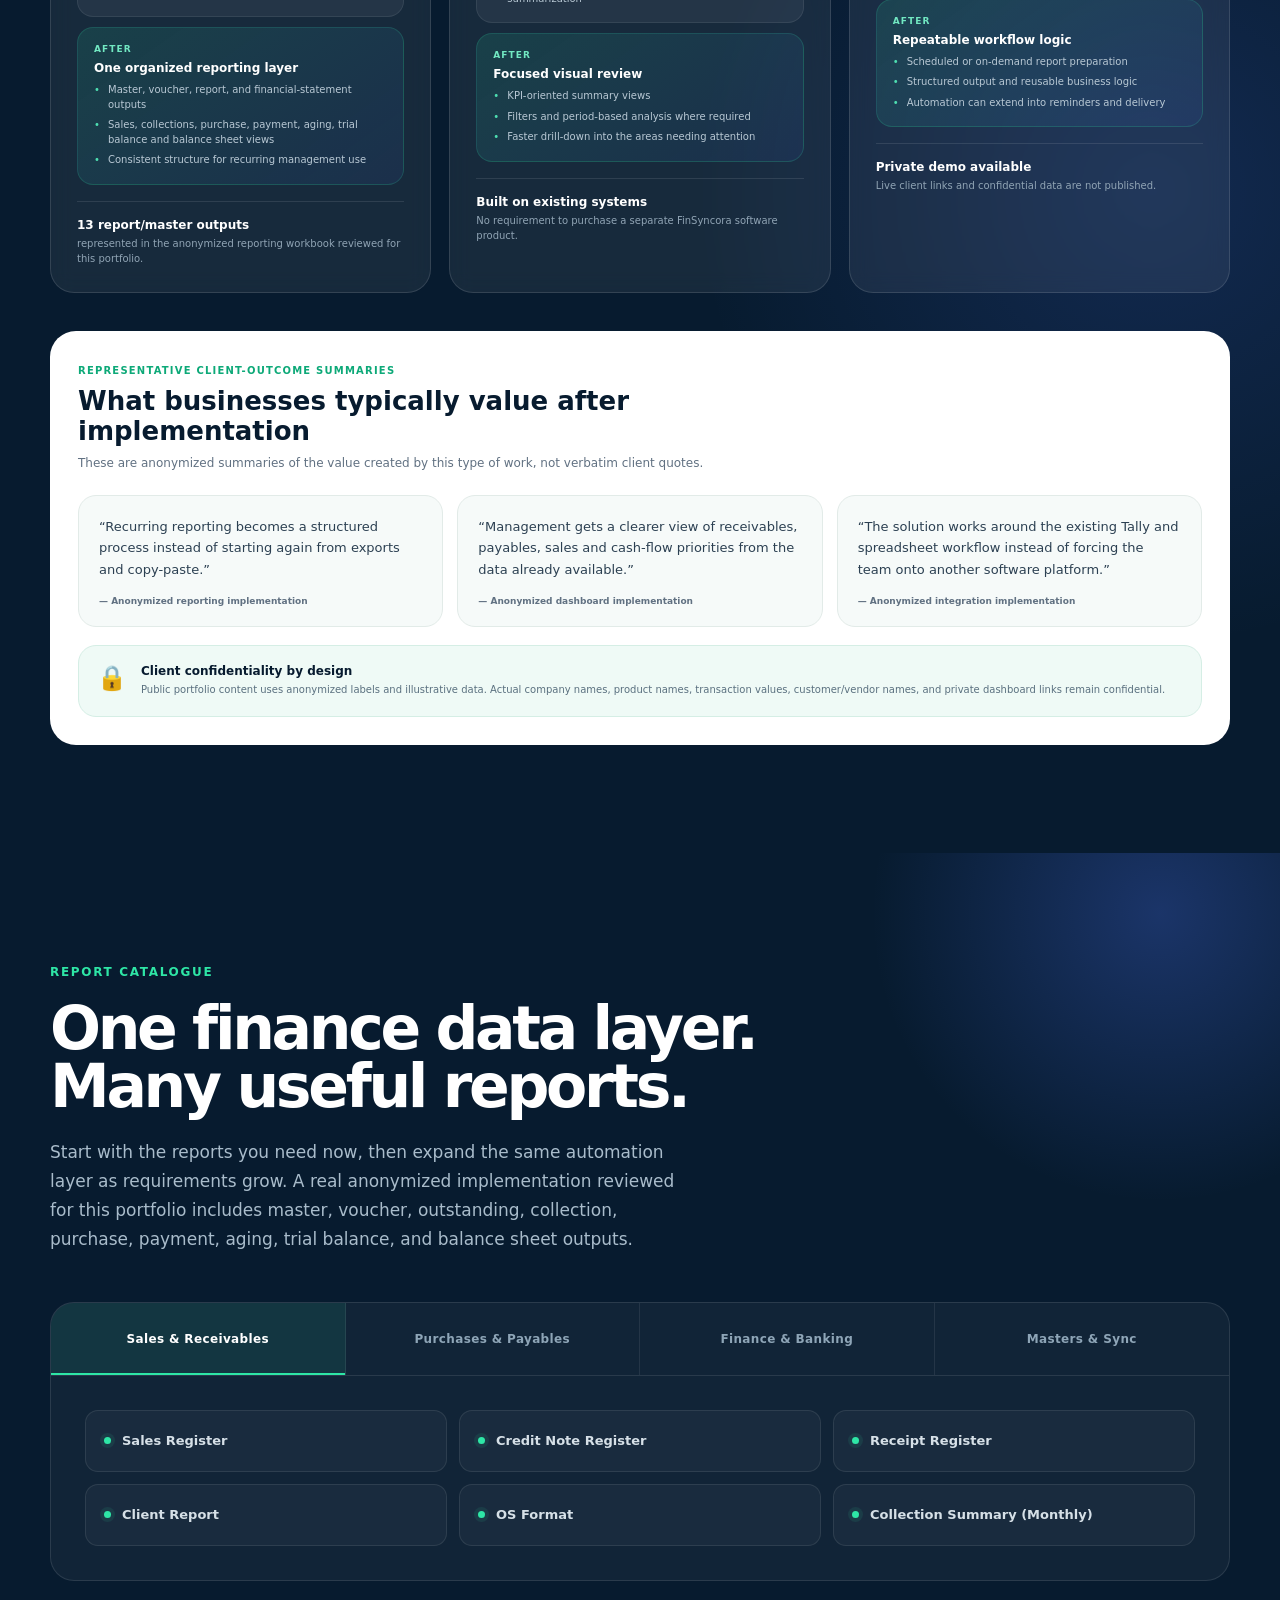
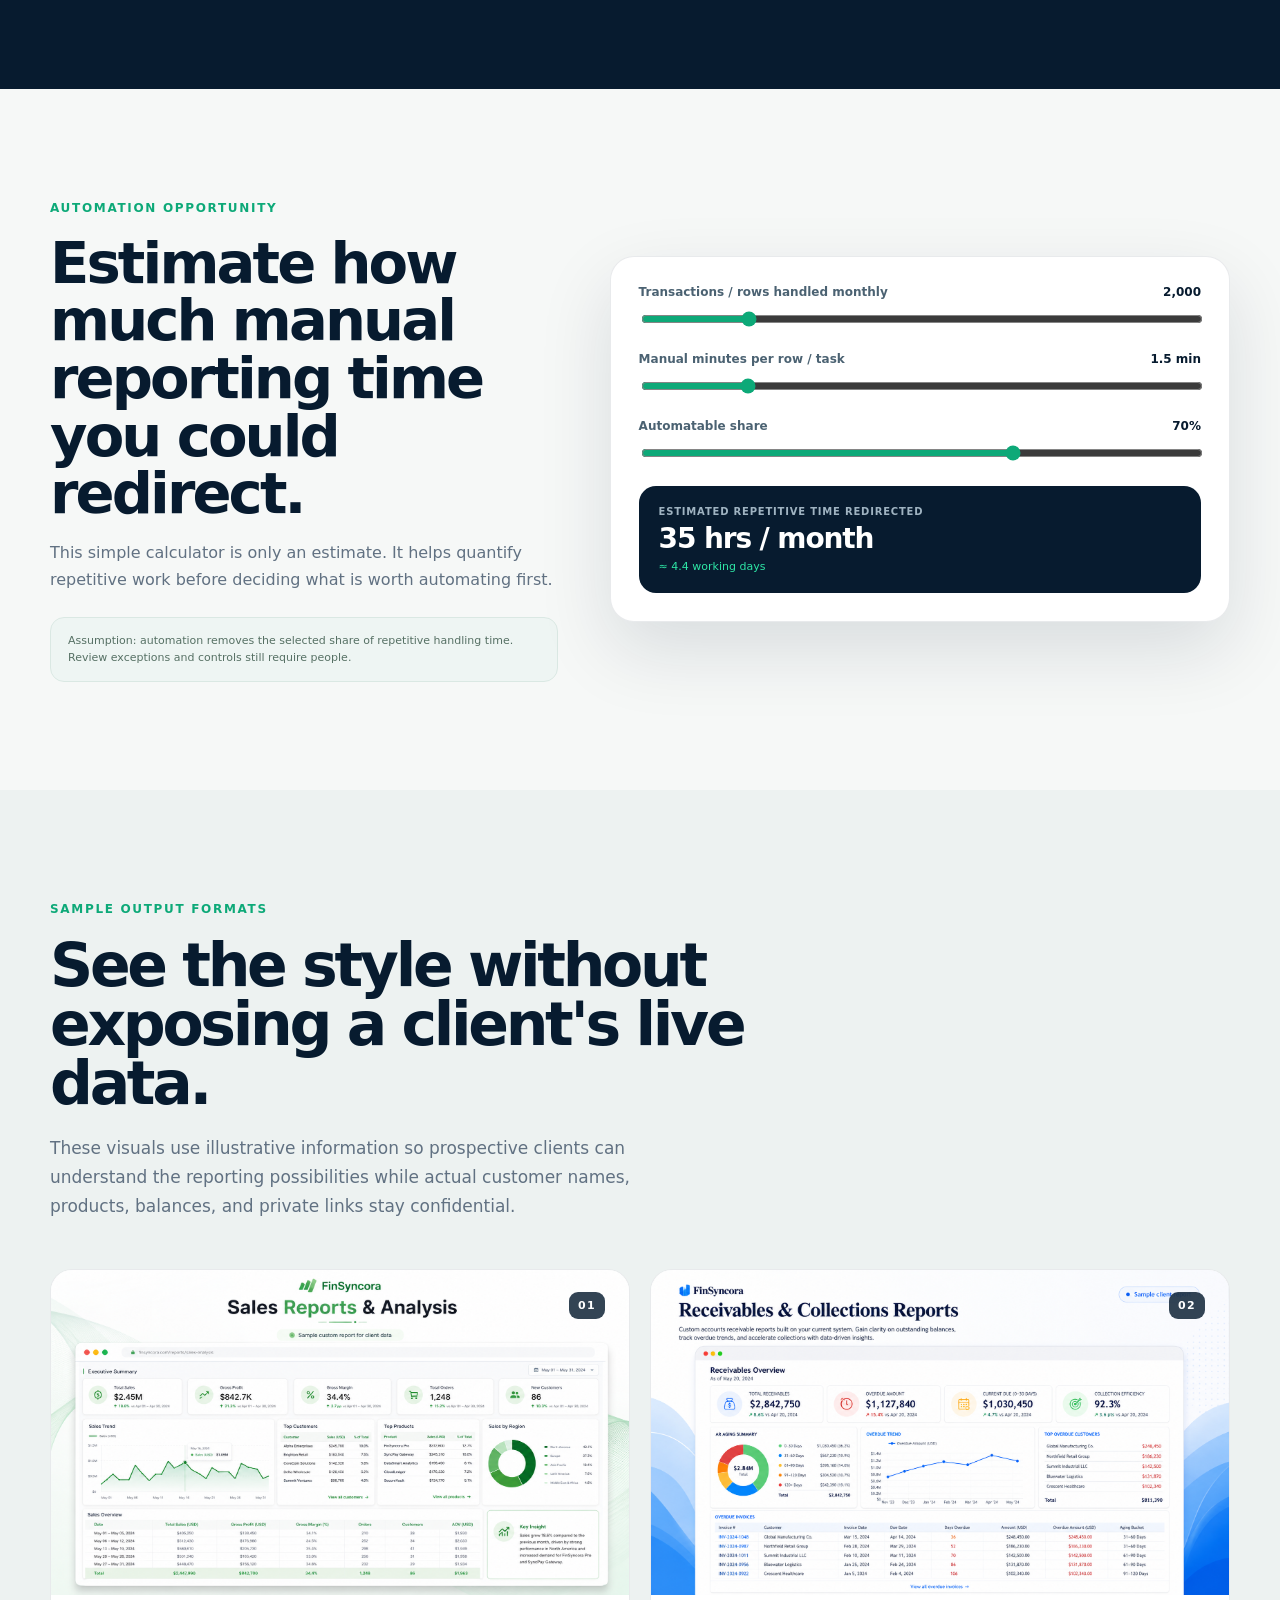
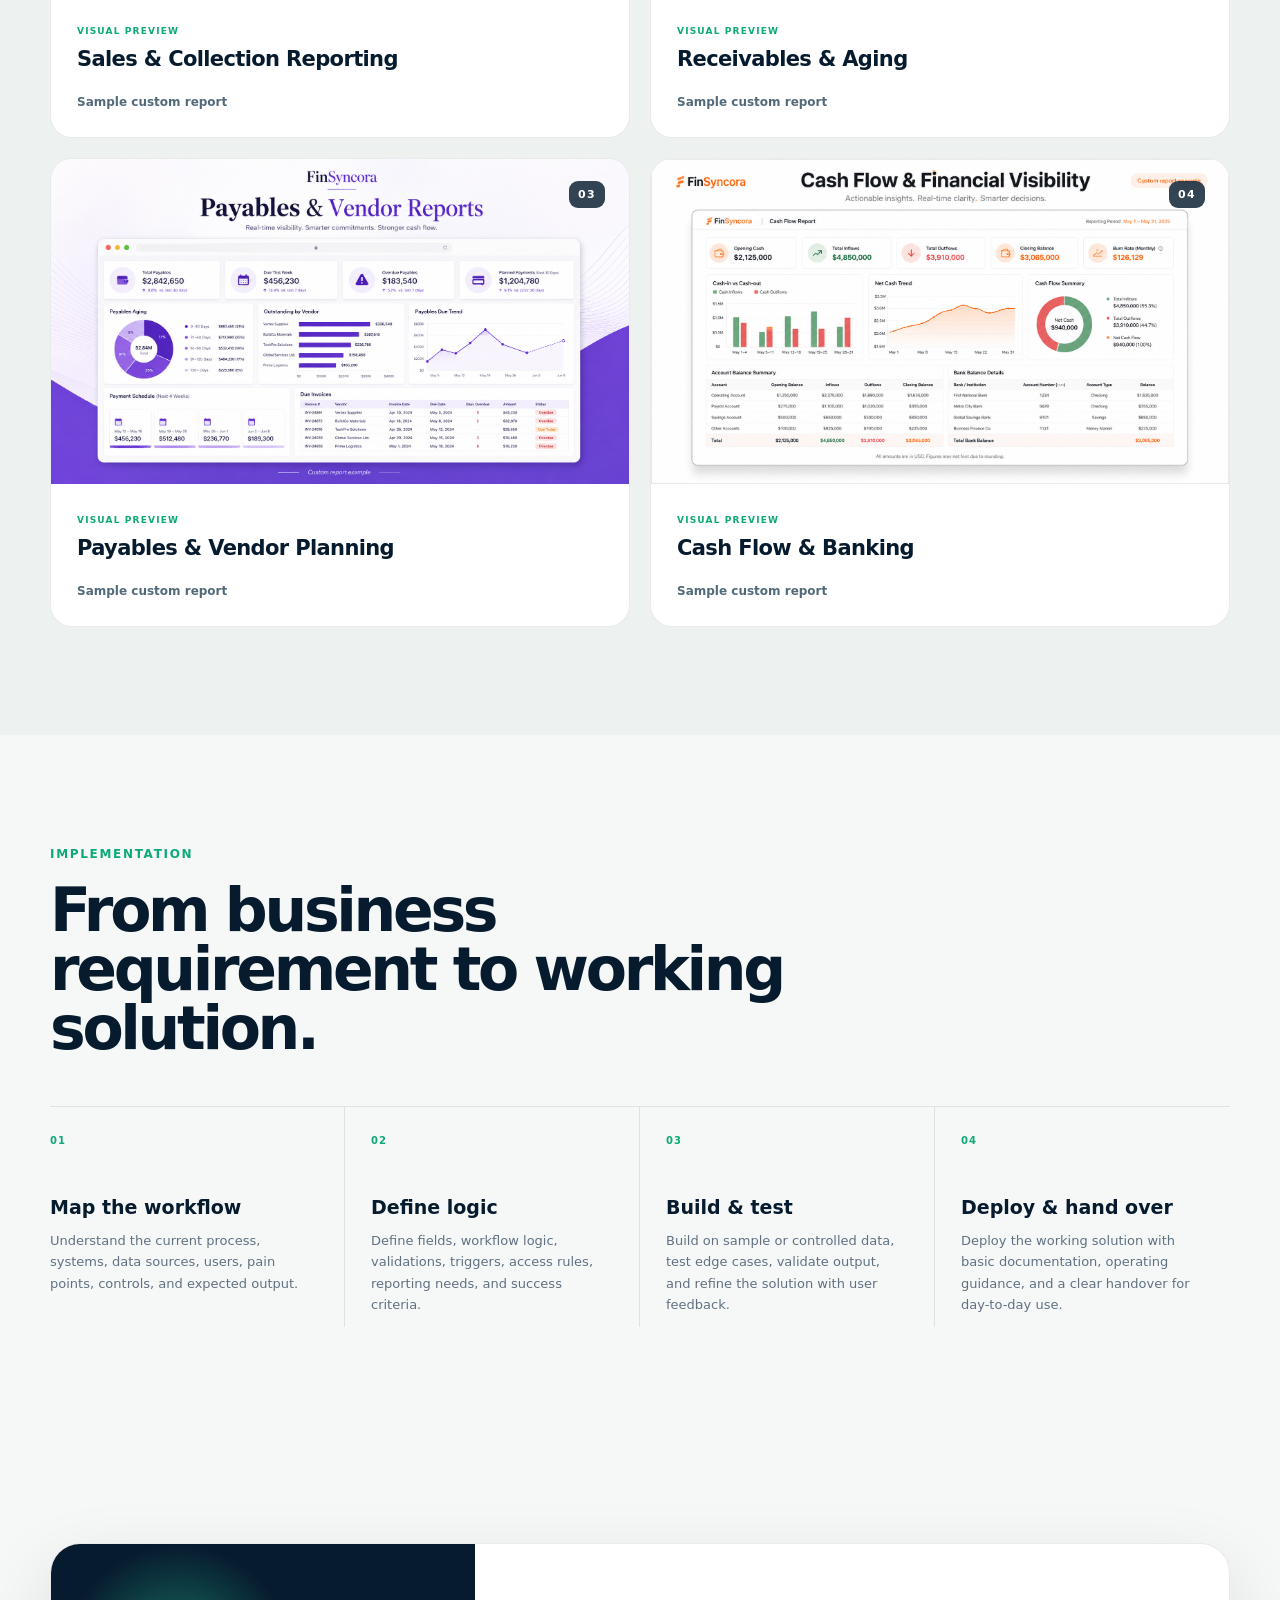
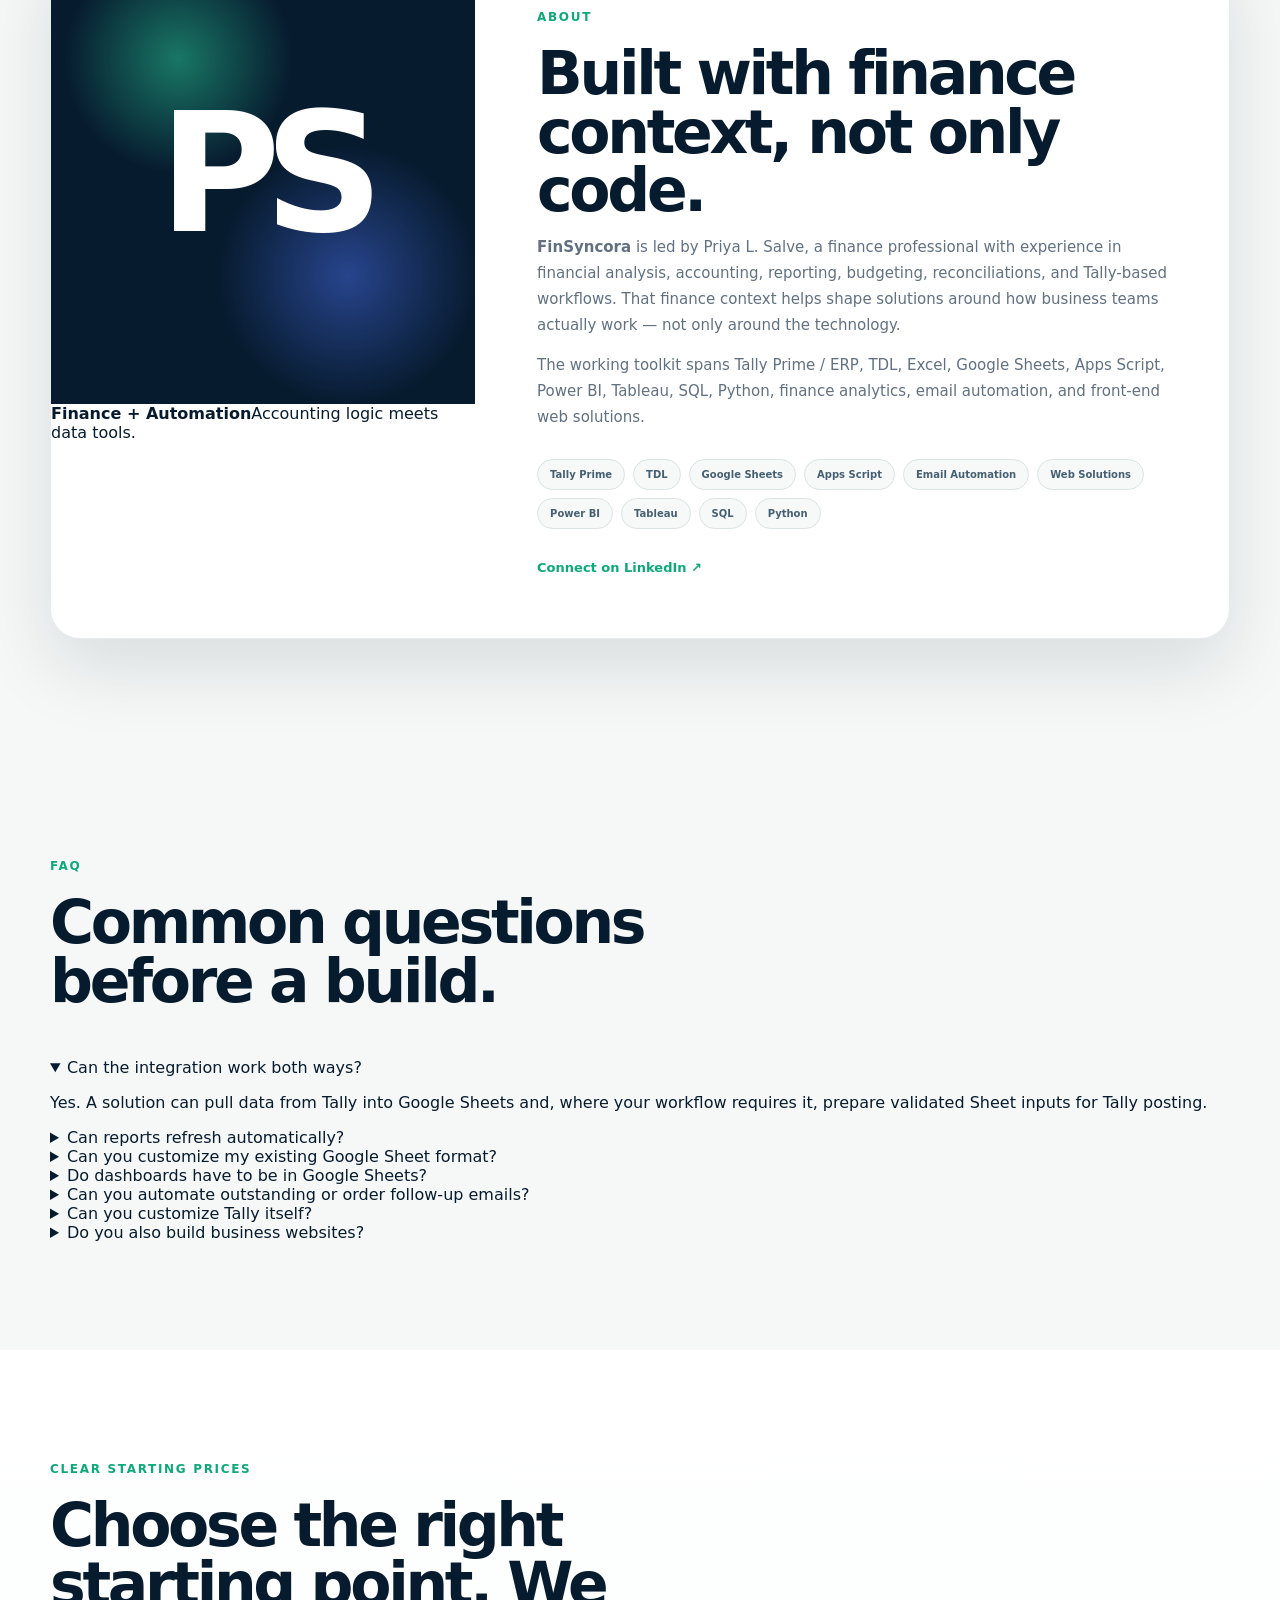
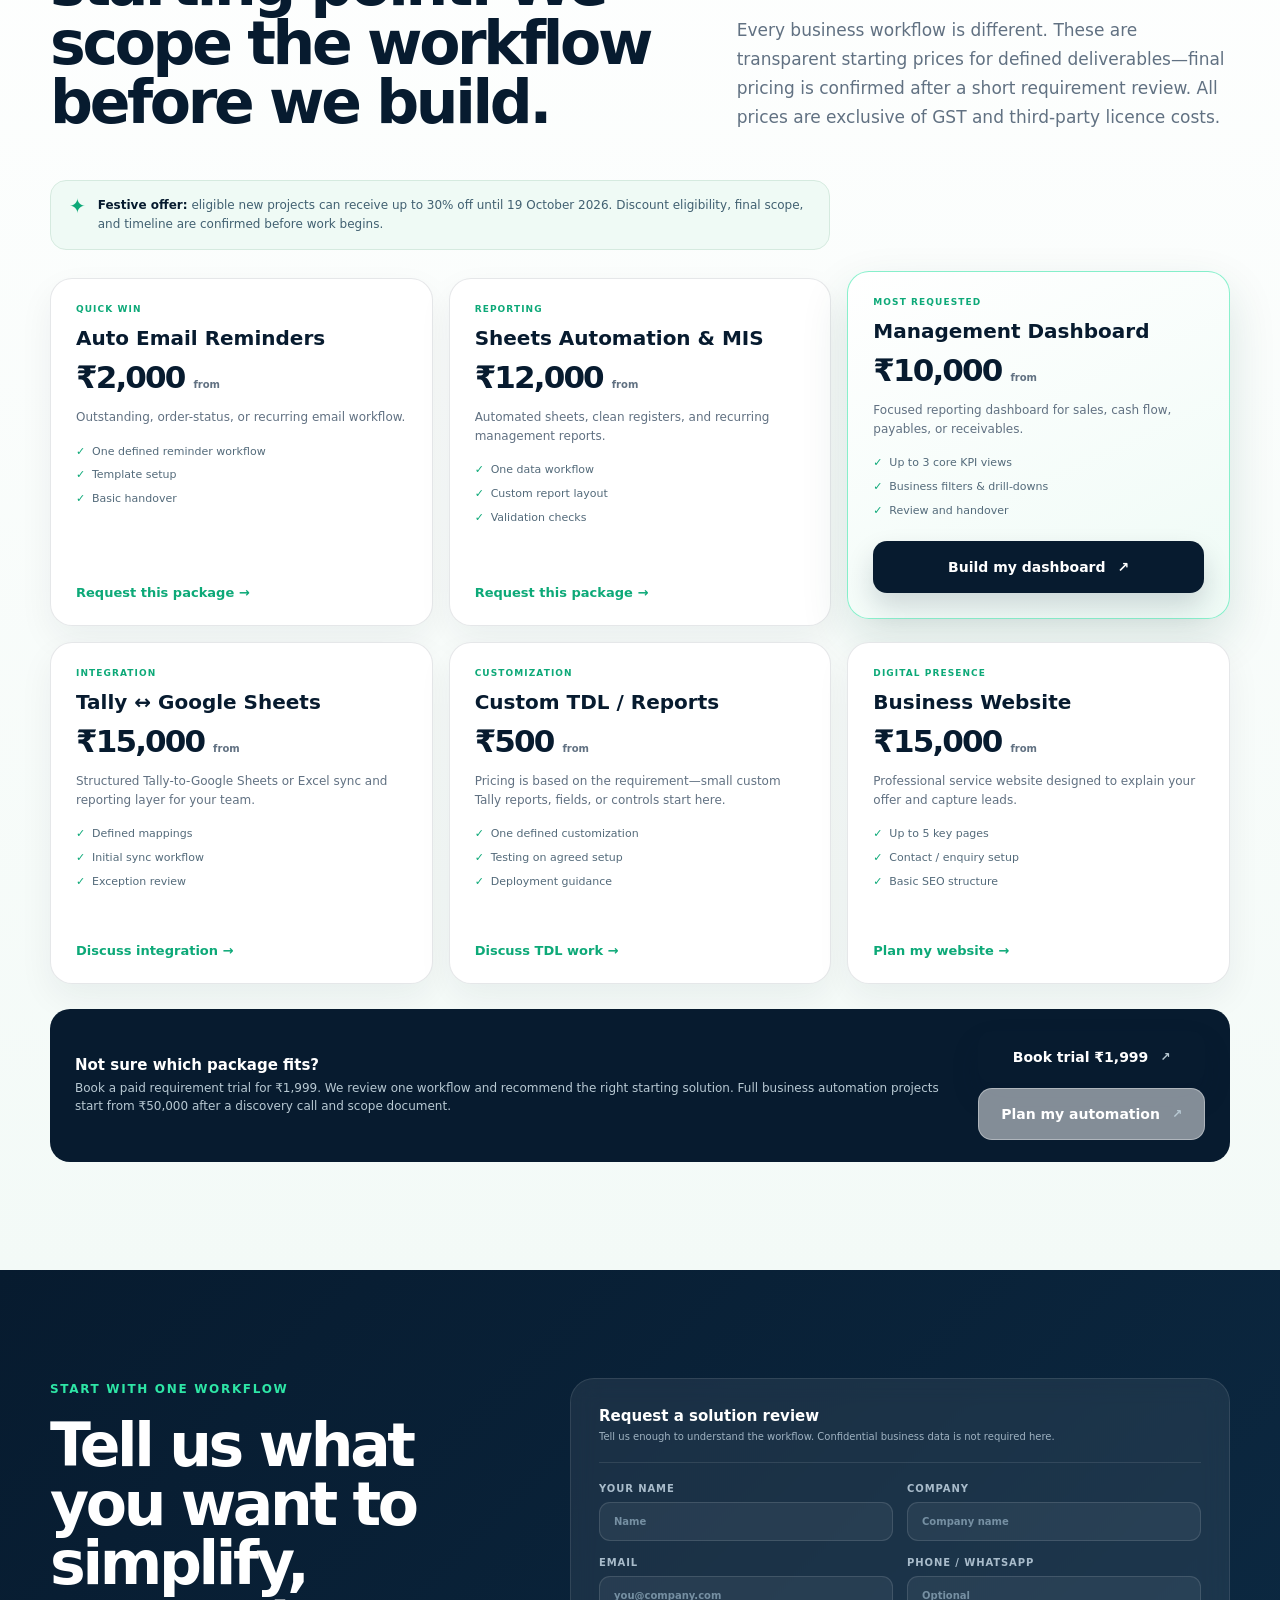
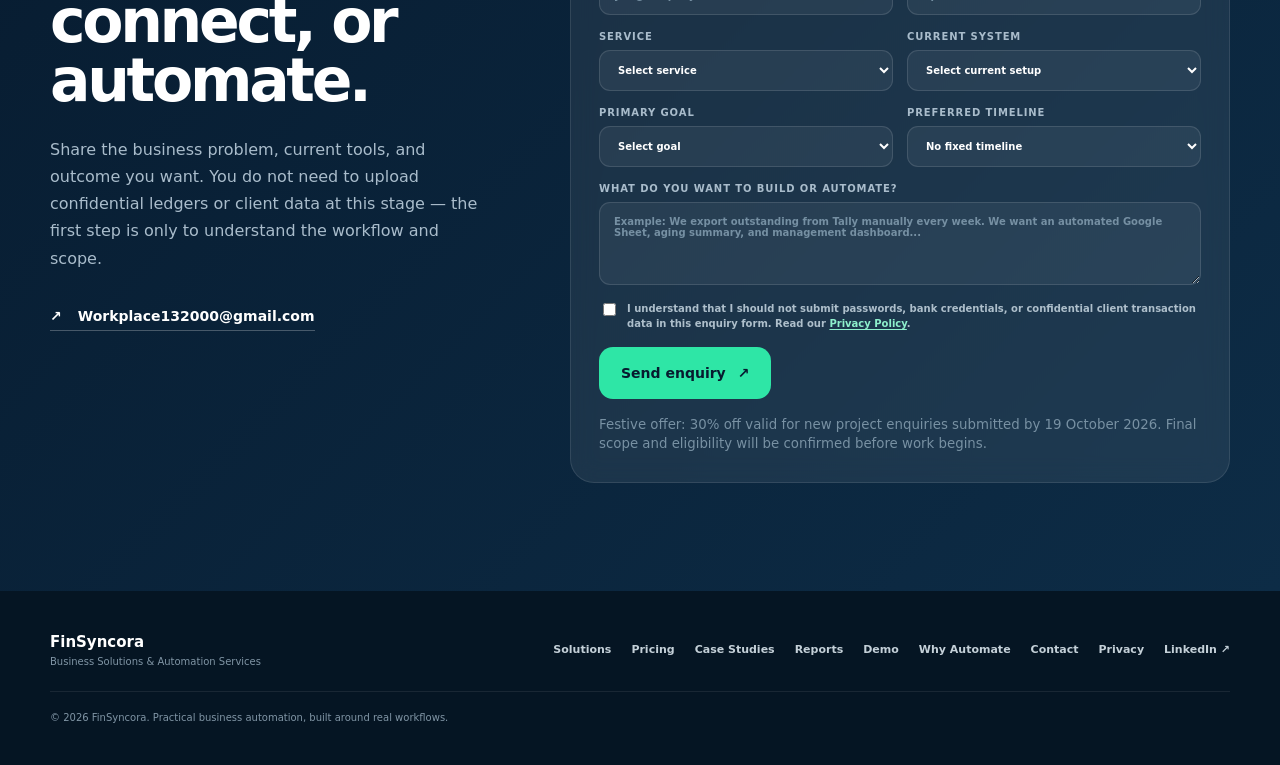
==== commit 594405f0: "Add interactive Smart Work reporting demo" ====
--- a/index.html
+++ b/index.html
@@ -53,6 +53,7 @@
       <a href="#services">Solutions</a><a href="#pricing">Pricing</a>
       <a href="#case-studies">Case Studies</a>
       <a href="#integrations">Reports</a>
+      <a href="smart-work/">Demo</a>
       <a href="#impact">Why Automate</a>
       <a href="#about">About</a>
       <a class="nav-cta" href="#contact">Get a solution</a>
@@ -420,7 +421,7 @@
           <article class="pricing-card reveal delay-1"><span class="pricing-label">Customization</span><h3>Custom TDL / Reports</h3><p class="pricing-price">₹500 <small>from</small></p><p>Pricing is based on the requirement—small custom Tally reports, fields, or controls start here.</p><ul><li>One defined customization</li><li>Testing on agreed setup</li><li>Deployment guidance</li></ul><a class="text-link service-choice" href="#contact" data-service-choice="Customized TDLs">Discuss TDL work →</a></article>
           <article class="pricing-card reveal delay-2"><span class="pricing-label">Digital presence</span><h3>Business Website</h3><p class="pricing-price">₹15,000 <small>from</small></p><p>Professional service website designed to explain your offer and capture leads.</p><ul><li>Up to 5 key pages</li><li>Contact / enquiry setup</li><li>Basic SEO structure</li></ul><a class="text-link service-choice" href="#contact" data-service-choice="Website Generation">Plan my website →</a></article>
         </div>
-        <div class="pricing-footer reveal"><div><strong>Not sure which package fits?</strong><span>Book a paid requirement trial for ₹1,999. We review one workflow and recommend the right starting solution. Full business automation projects start from ₹50,000 after a discovery call and scope document.</span></div><div class="pricing-footer-actions"><a class="btn btn-primary service-choice" href="trial-payment.html?v=20260908-clean">Book trial ₹1,999 <span>↗</span></a><a class="btn btn-ghost service-choice" href="#contact" data-service-choice="Custom Business Automation">Plan my automation <span>↗</span></a></div></div>
+        <div class="pricing-footer reveal"><div><strong>Not sure which package fits?</strong><span>Book a paid requirement trial for ₹1,999. We review one workflow and recommend the right starting solution. Full business automation projects start from ₹50,000 after a discovery call and scope document.</span></div><div class="pricing-footer-actions"><a class="btn btn-primary service-choice" href="trial-payment.html?v=20260908-trial-flow">Book trial ₹1,999 <span>↗</span></a><a class="btn btn-ghost service-choice" href="#contact" data-service-choice="Custom Business Automation">Plan my automation <span>↗</span></a></div></div>
       </div>
     </section>
 
@@ -449,9 +450,11 @@
   </main>
 
   <footer class="footer">
-    <div class="section-shell footer-inner"><div><strong>FinSyncora</strong><span>Business Solutions & Automation Services</span></div><div class="footer-links"><a href="#services">Solutions</a><a href="#pricing">Pricing</a><a href="#case-studies">Case Studies</a><a href="#integrations">Reports</a><a href="#impact">Why Automate</a><a href="#contact">Contact</a><a href="privacy.html">Privacy</a><a href="https://www.linkedin.com/in/priya-s-043b23216" target="_blank" rel="noopener noreferrer">LinkedIn ↗</a></div><small>© <span id="year"></span> FinSyncora. Practical business automation, built around real workflows.</small></div>
+    <div class="section-shell footer-inner"><div><strong>FinSyncora</strong><span>Business Solutions & Automation Services</span></div><div class="footer-links"><a href="#services">Solutions</a><a href="#pricing">Pricing</a><a href="#case-studies">Case Studies</a><a href="#integrations">Reports</a>
+      <a href="smart-work/">Demo</a><a href="#impact">Why Automate</a><a href="#contact">Contact</a><a href="privacy.html">Privacy</a><a href="https://www.linkedin.com/in/priya-s-043b23216" target="_blank" rel="noopener noreferrer">LinkedIn ↗</a></div><small>© <span id="year"></span> FinSyncora. Practical business automation, built around real workflows.</small></div>
   </footer>
 
   <script src="script.js?v=20260908-offer2"></script>
 </body>
 </html>
+
--- a/styles.css
+++ b/styles.css
@@ -59,10 +59,10 @@
 .brand-copy { display: grid; line-height: 1.05; }
 .brand-copy strong { font-size: 14px; }
 .brand-copy small { margin-top: 5px; font-size: 10px; color: var(--muted); text-transform: uppercase; letter-spacing: .13em; font-weight: 700; }
-.nav { display: flex; align-items: center; gap: 26px; font-size: 13px; font-weight: 700; }
+.nav { display: flex; align-items: center; gap: 18px; font-size: 12px; font-weight: 700; }
 .nav > a:not(.nav-cta) { color: #355066; transition: color .2s ease; }
 .nav > a:not(.nav-cta):hover { color: var(--ink); }
-.nav-cta { padding: 13px 18px; background: var(--ink); color: white; border-radius: 12px; }
+.nav-cta { padding: 13px 16px; background: var(--ink); color: white; border-radius: 12px; }
 .menu-toggle { display: none; border: 0; background: transparent; width: 42px; height: 42px; padding: 9px; }
 .menu-toggle span { display: block; height: 2px; background: var(--ink); margin: 5px 0; border-radius: 3px; }
 
@@ -902,3 +902,33 @@
 /* QR-only checkout */
 .qr-only-main { min-height:100vh; display:grid; place-items:center; padding:24px; background:#fff; }
 .qr-only-image { display:block; width:min(600px, calc(100vw - 48px)); height:auto; image-rendering:auto; }
+
+/* Trial booking and payment flow */
+.trial-flow-card { display:grid; grid-template-columns:.9fr 1.1fr; gap:44px; padding:clamp(26px,5vw,52px); border-radius:30px; background:#fff; border:1px solid rgba(7,27,47,.1); box-shadow:0 30px 80px rgba(7,27,47,.13); }
+.trial-flow-intro h1 { margin:10px 0 15px; color:var(--ink); font-size:clamp(38px,5vw,62px); line-height:.98; letter-spacing:-.06em; }
+.trial-flow-intro > p { margin:0; color:var(--muted); line-height:1.7; font-size:14px; }
+.trial-steps { display:grid; gap:18px; }
+.trial-form, .trial-qr-stage { display:grid; gap:13px; padding:23px; border-radius:21px; border:1px solid #dce9e5; background:#f8fcfb; }
+.trial-form label { display:grid; gap:6px; color:#3d5666; font-size:10px; font-weight:850; text-transform:uppercase; letter-spacing:.07em; }
+.trial-form input, .trial-form textarea { width:100%; padding:11px 12px; border:1px solid #cfdfda; border-radius:10px; color:var(--ink); background:#fff; font:inherit; font-size:12px; text-transform:none; letter-spacing:normal; outline:none; }
+.trial-form textarea { resize:vertical; }
+.trial-form input:focus, .trial-form textarea:focus { border-color:var(--mint-dark); box-shadow:0 0 0 3px rgba(46,230,166,.14); }
+.trial-form-row { display:grid; grid-template-columns:1fr 1fr; gap:11px; }
+.trial-step-head { display:flex; align-items:center; gap:10px; }
+.trial-step-head > span { width:27px; height:27px; display:grid; place-items:center; border-radius:9px; background:var(--ink); color:var(--mint); font-size:11px; font-weight:900; }
+.trial-step-head div { display:grid; gap:2px; }
+.trial-step-head strong { color:var(--ink); font-size:13px; }
+.trial-step-head small, .trial-status { color:#647b89; font-size:10px; line-height:1.4; }
+.trial-qr-stage { background:linear-gradient(155deg,#071b2f,#123e57); border-color:transparent; text-align:center; }
+.trial-qr-stage .trial-step-head { text-align:left; }
+.trial-qr-stage .trial-step-head strong { color:#fff; }
+.trial-qr-stage .trial-step-head small { color:#aebfca; }
+.trial-qr-stage .payment-qr { width:min(100%,250px); margin:4px auto; }
+.paid-form { text-align:left; background:rgba(255,255,255,.07); border-color:rgba(255,255,255,.16); }
+.paid-form label, .paid-form .trial-step-head strong { color:#fff; }
+.paid-form .trial-step-head small, .paid-form .trial-status { color:#bfced7; }
+.paid-form input { border-color:rgba(255,255,255,.25); }
+.paid-form .btn-ghost { color:#fff; border-color:rgba(255,255,255,.35); }
+@media (max-width:850px) { .trial-flow-card { grid-template-columns:1fr; gap:30px; } }
+@media (max-width:560px) { .trial-flow-card { padding:24px 18px; border-radius:22px; } .trial-form-row { grid-template-columns:1fr; } }
+
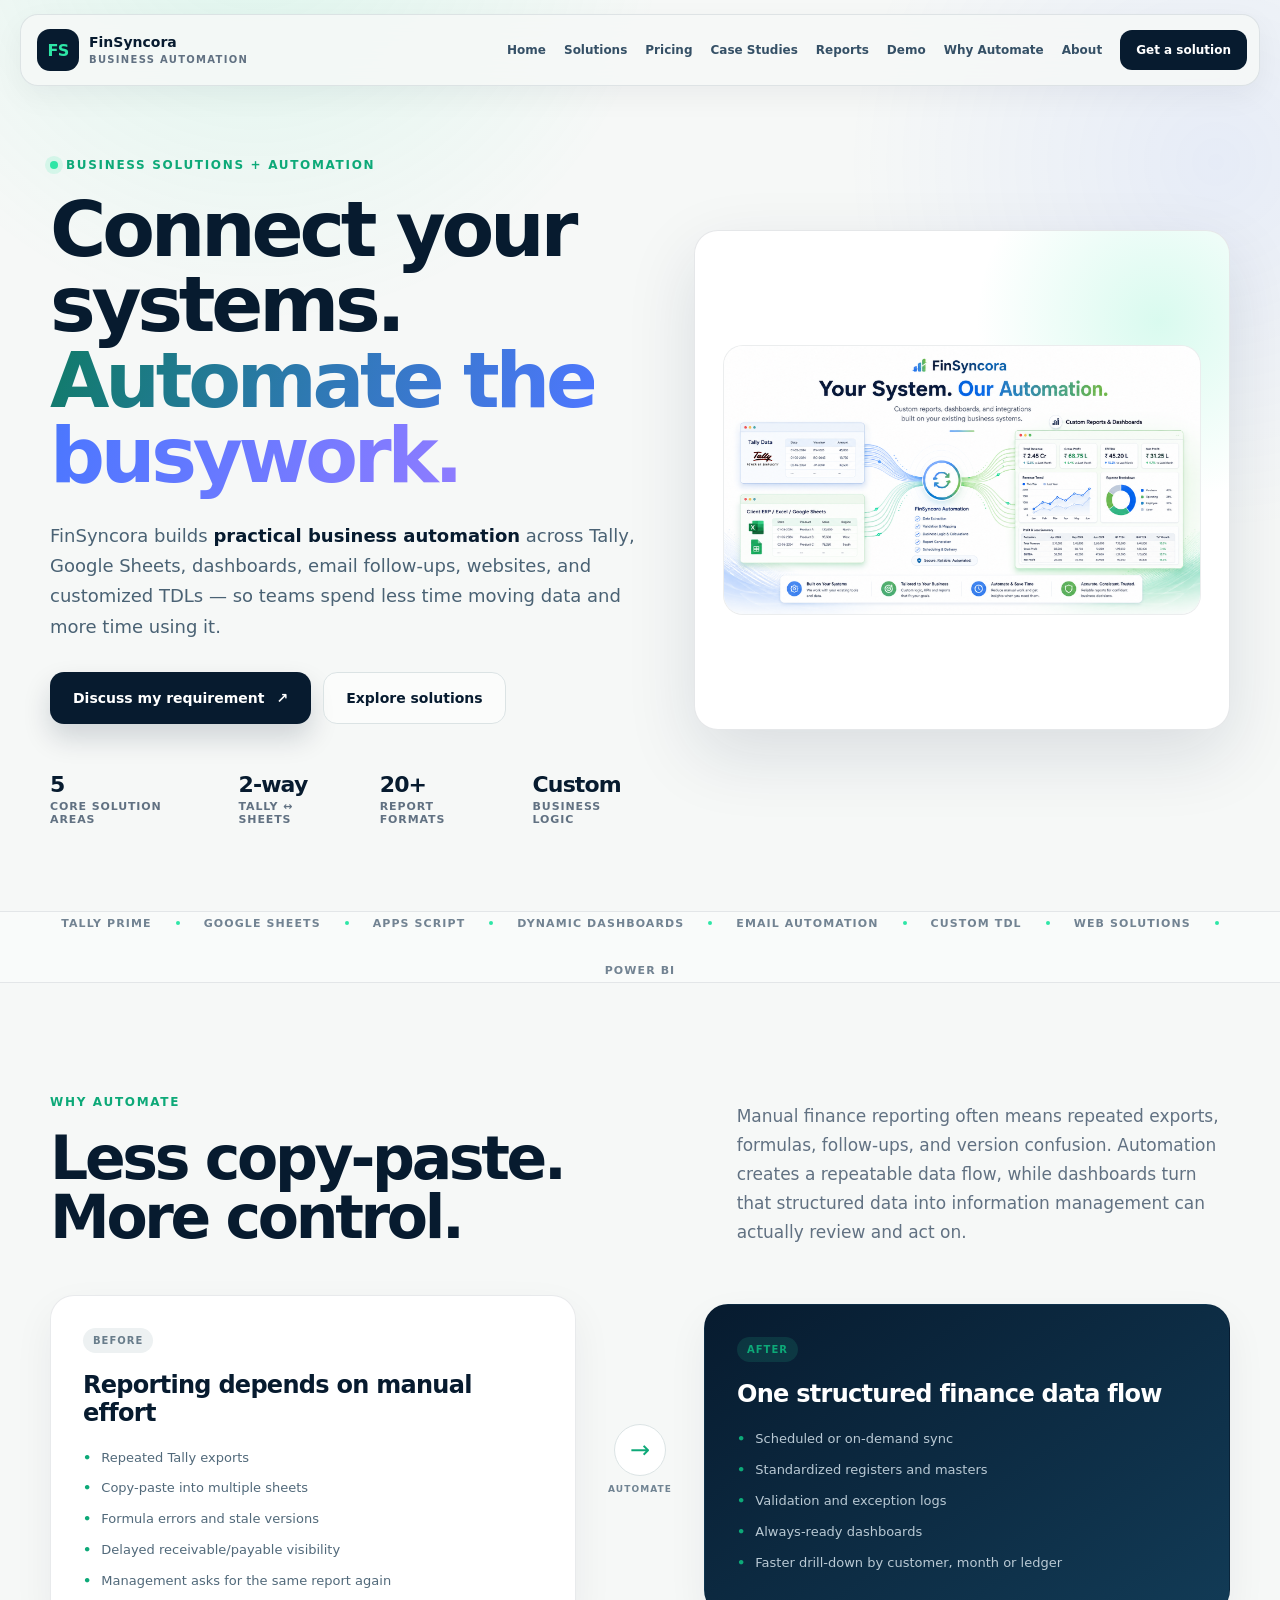
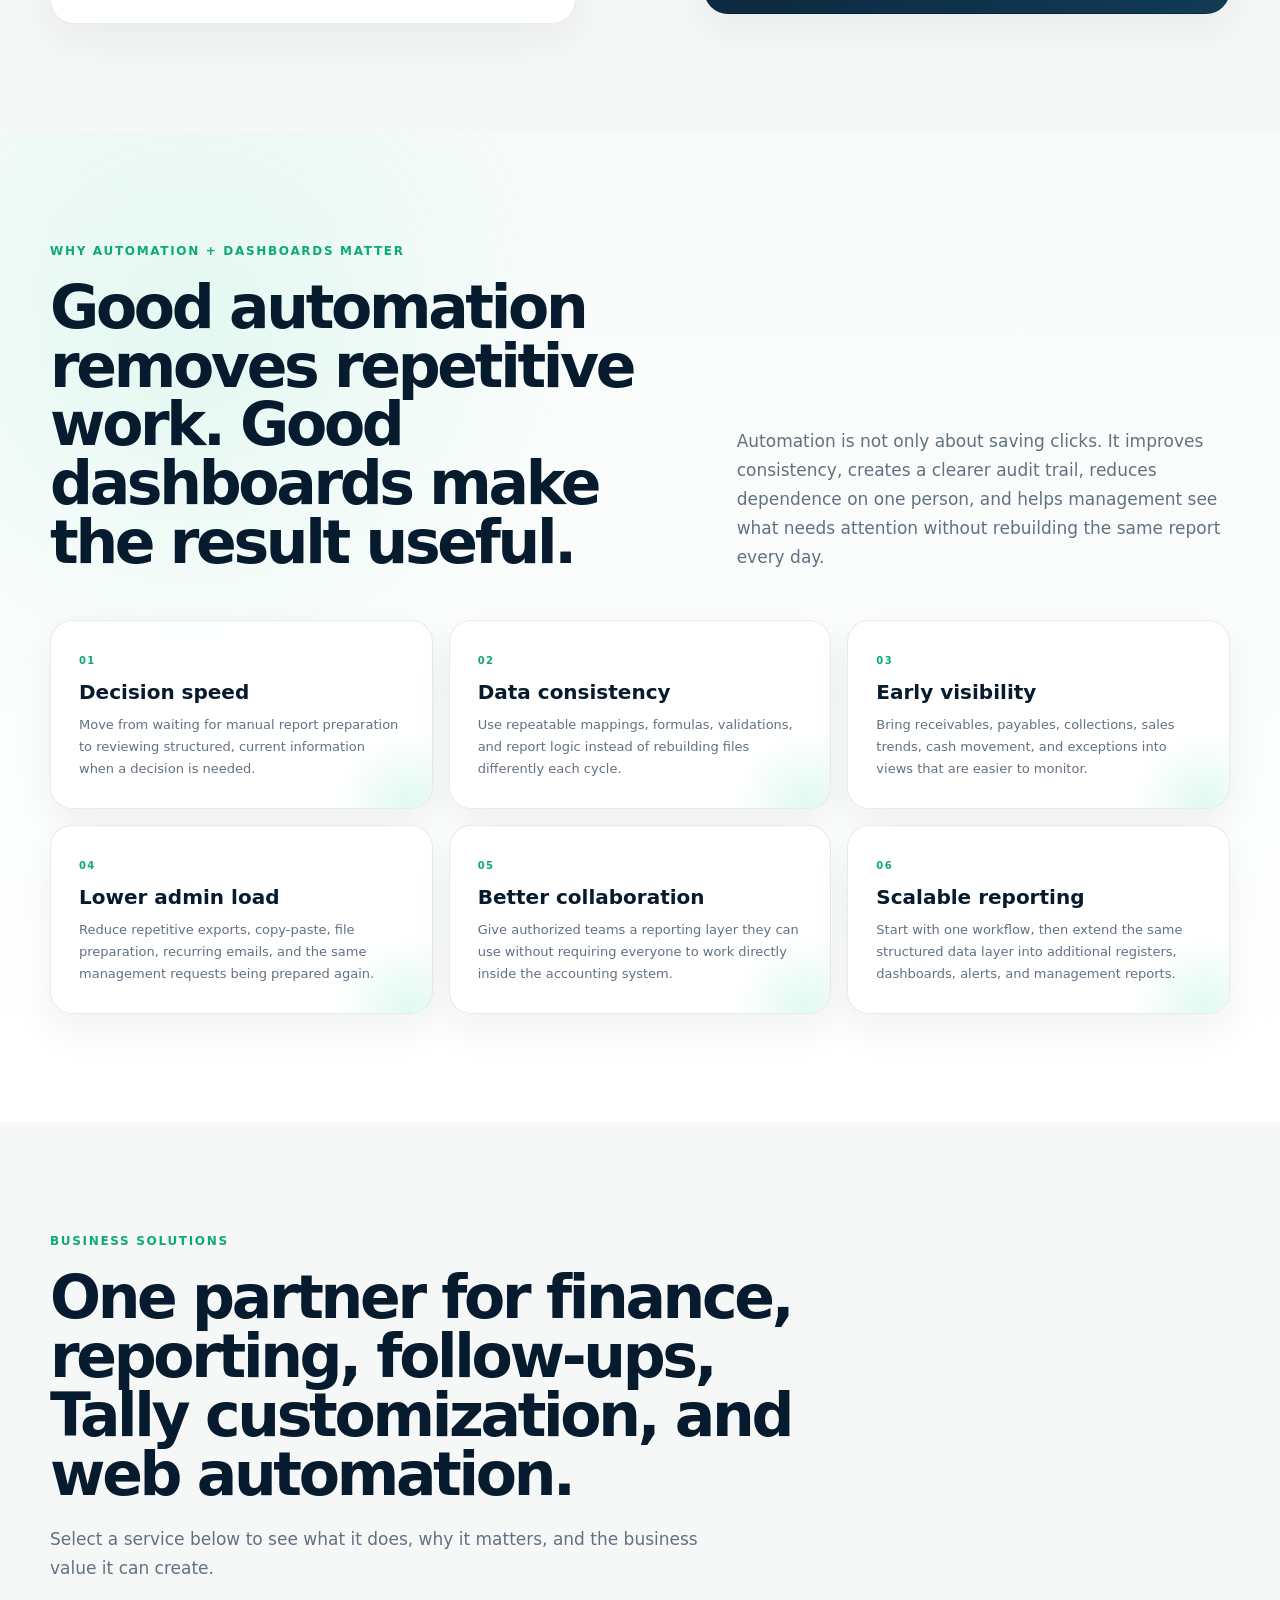
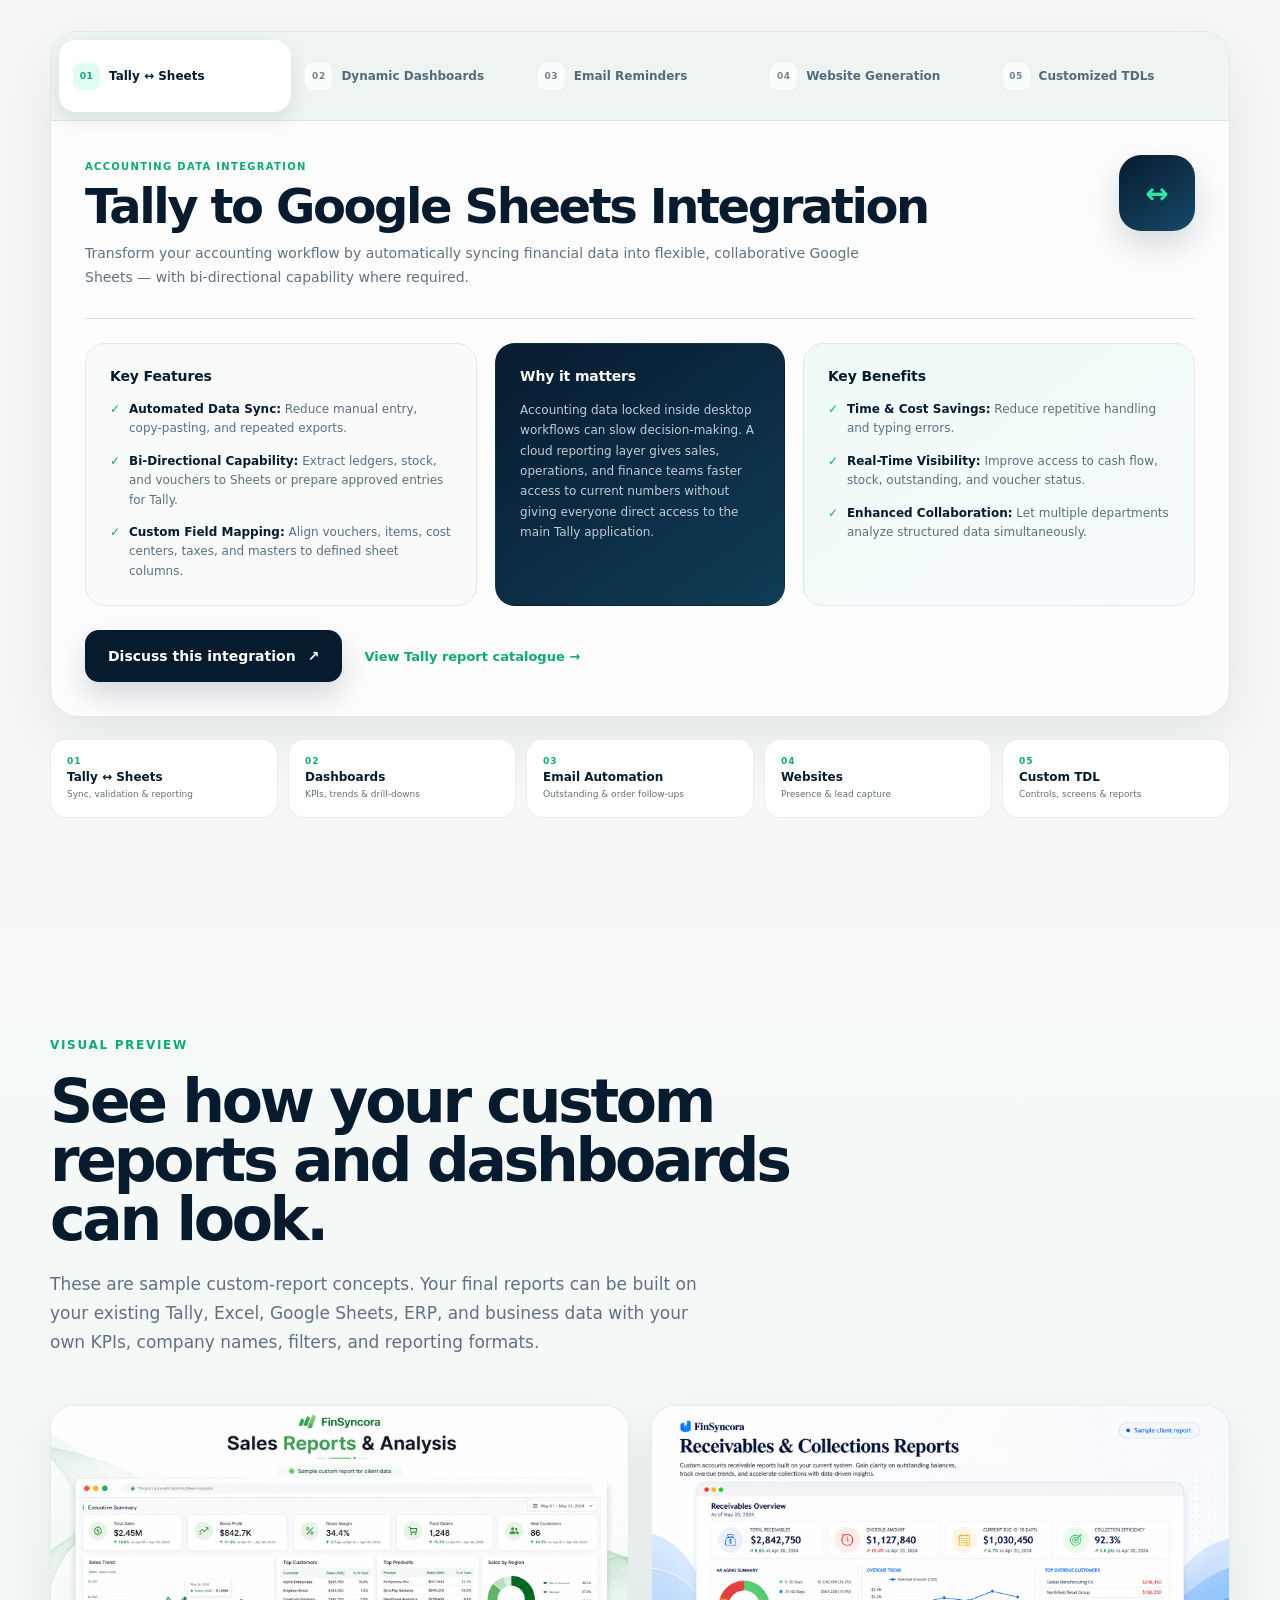
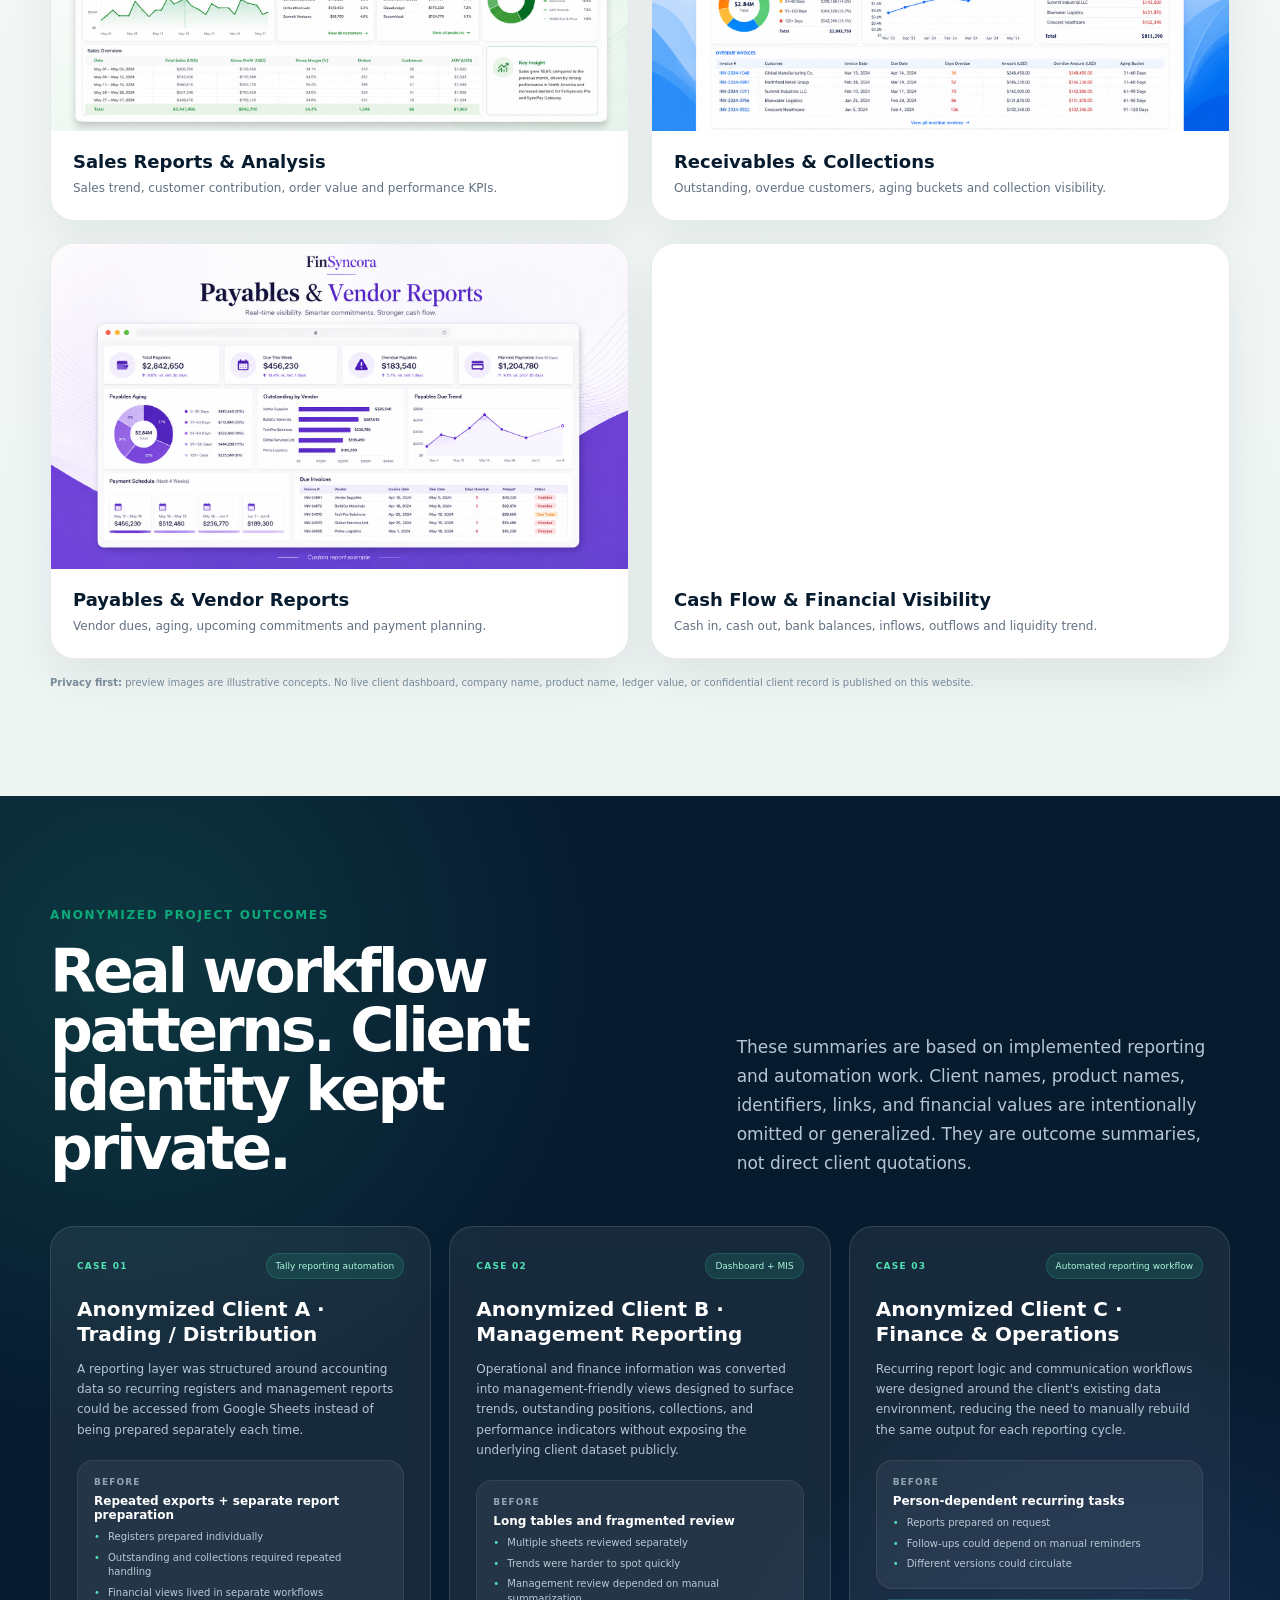
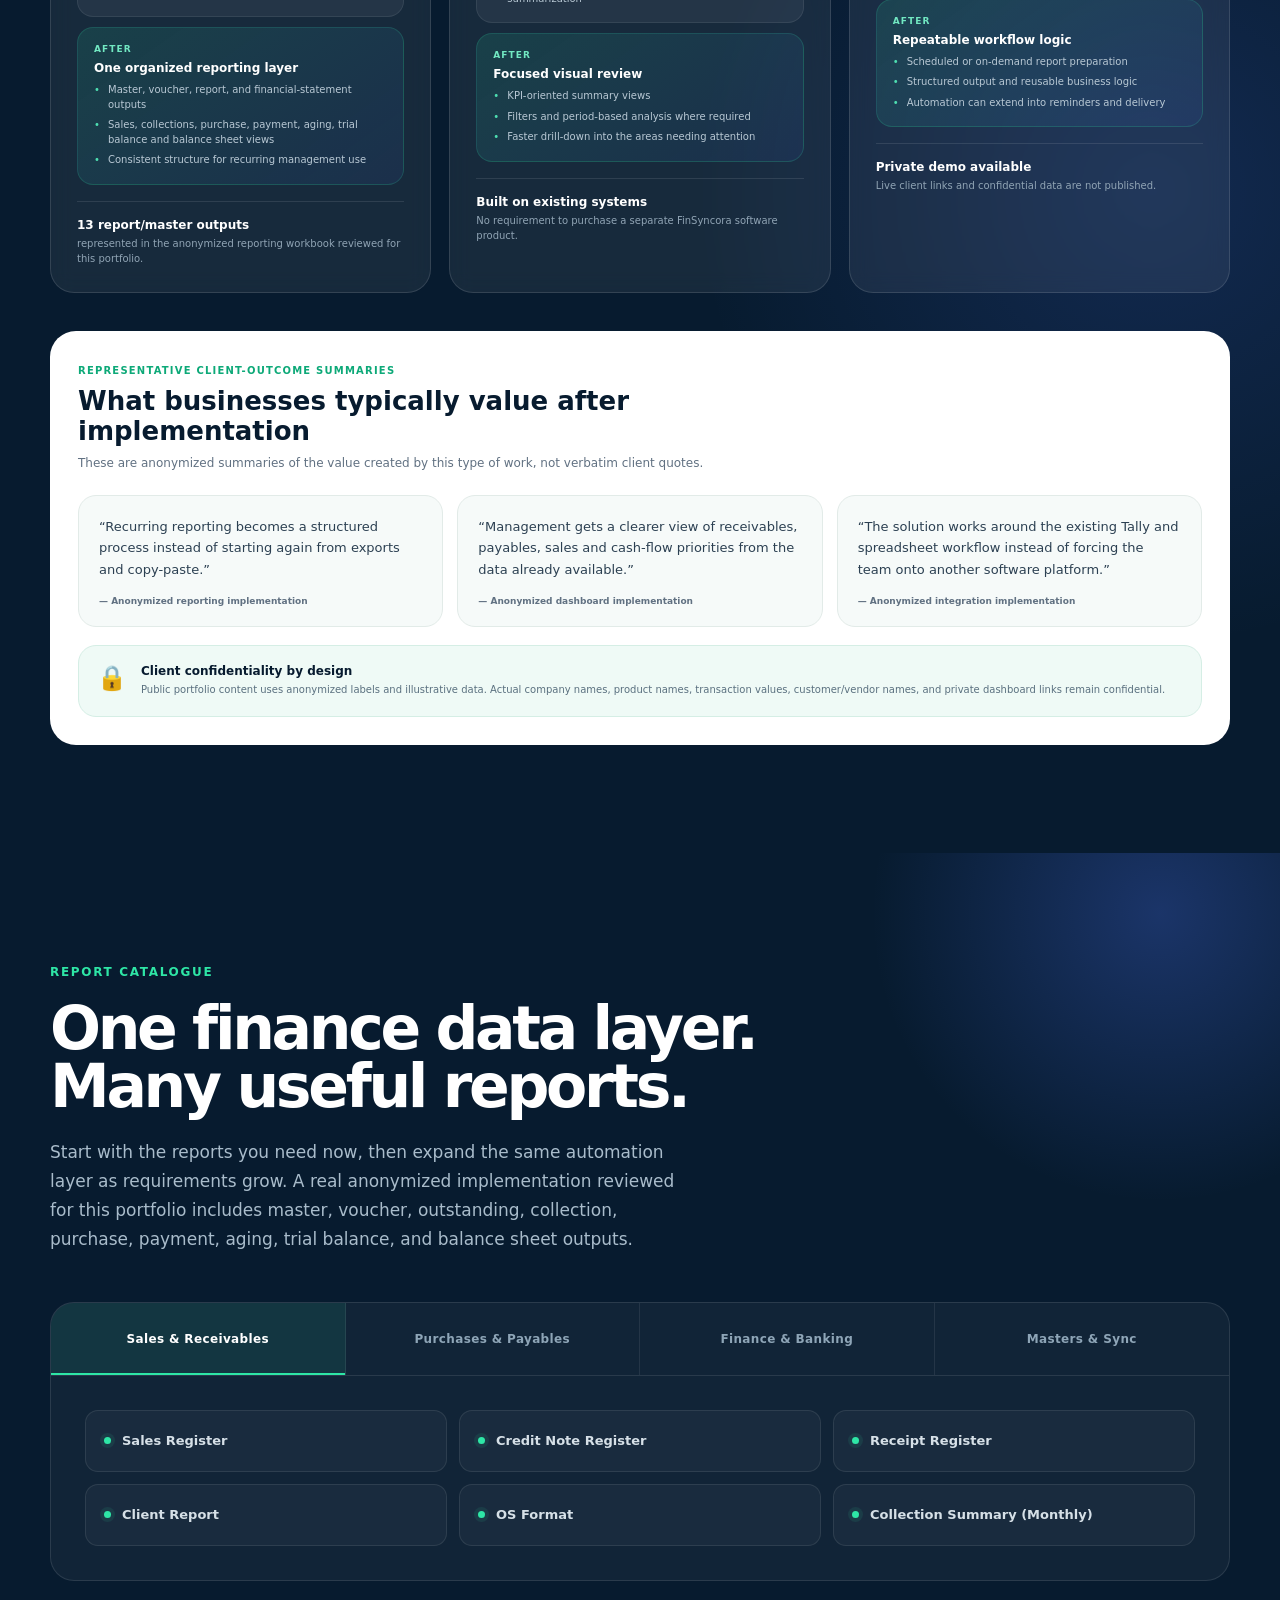
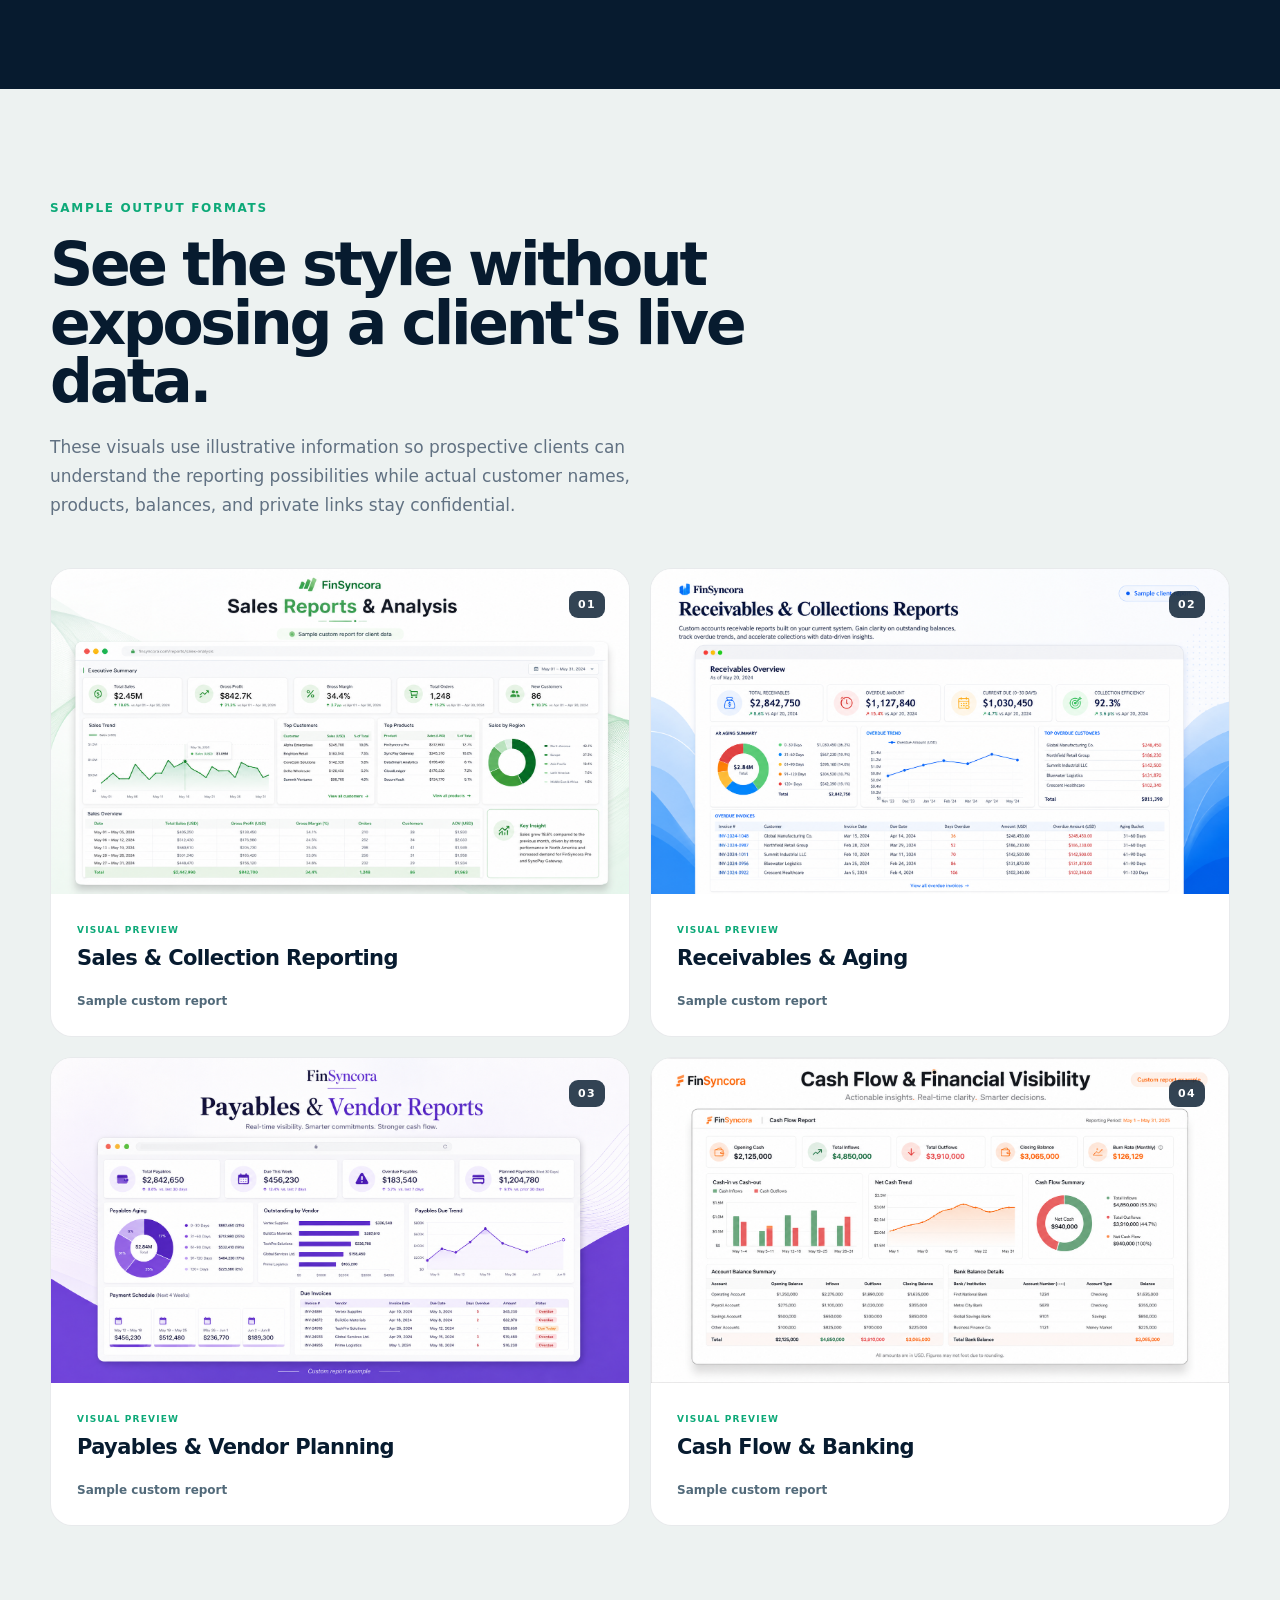
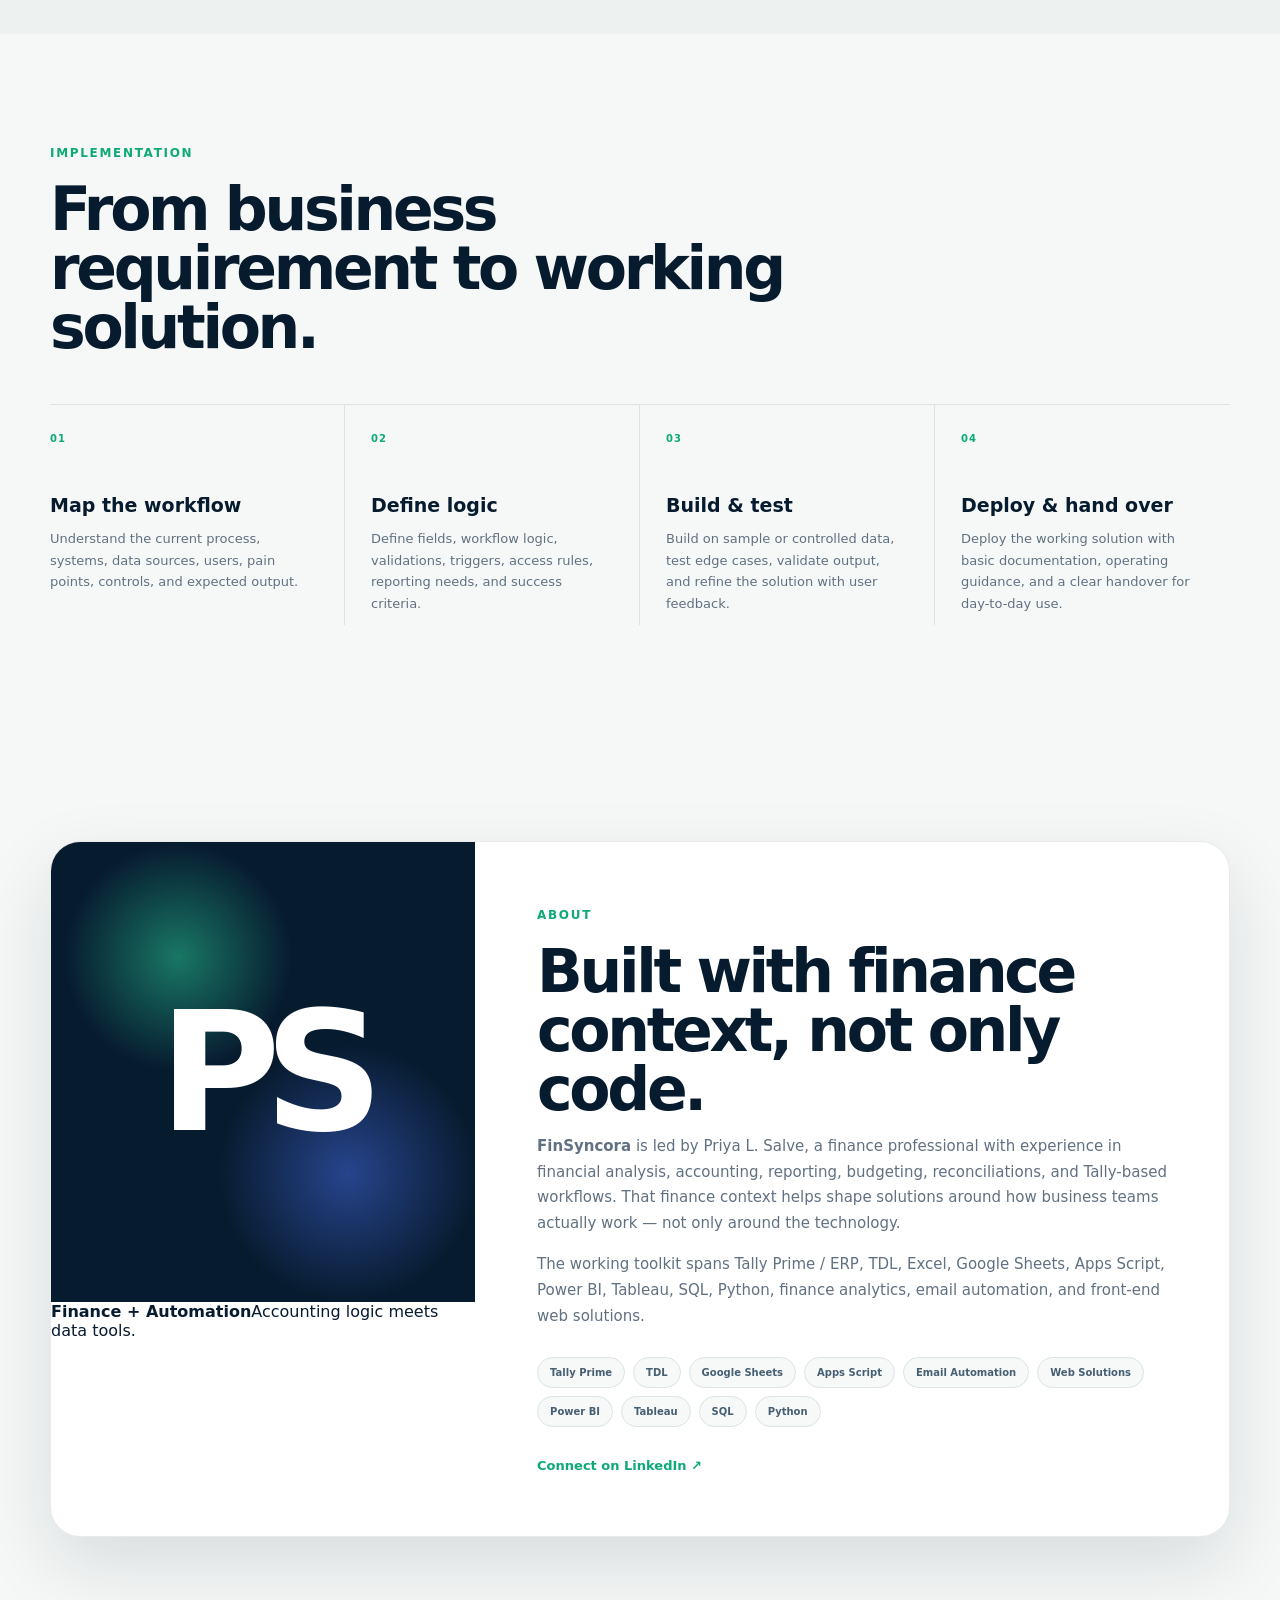
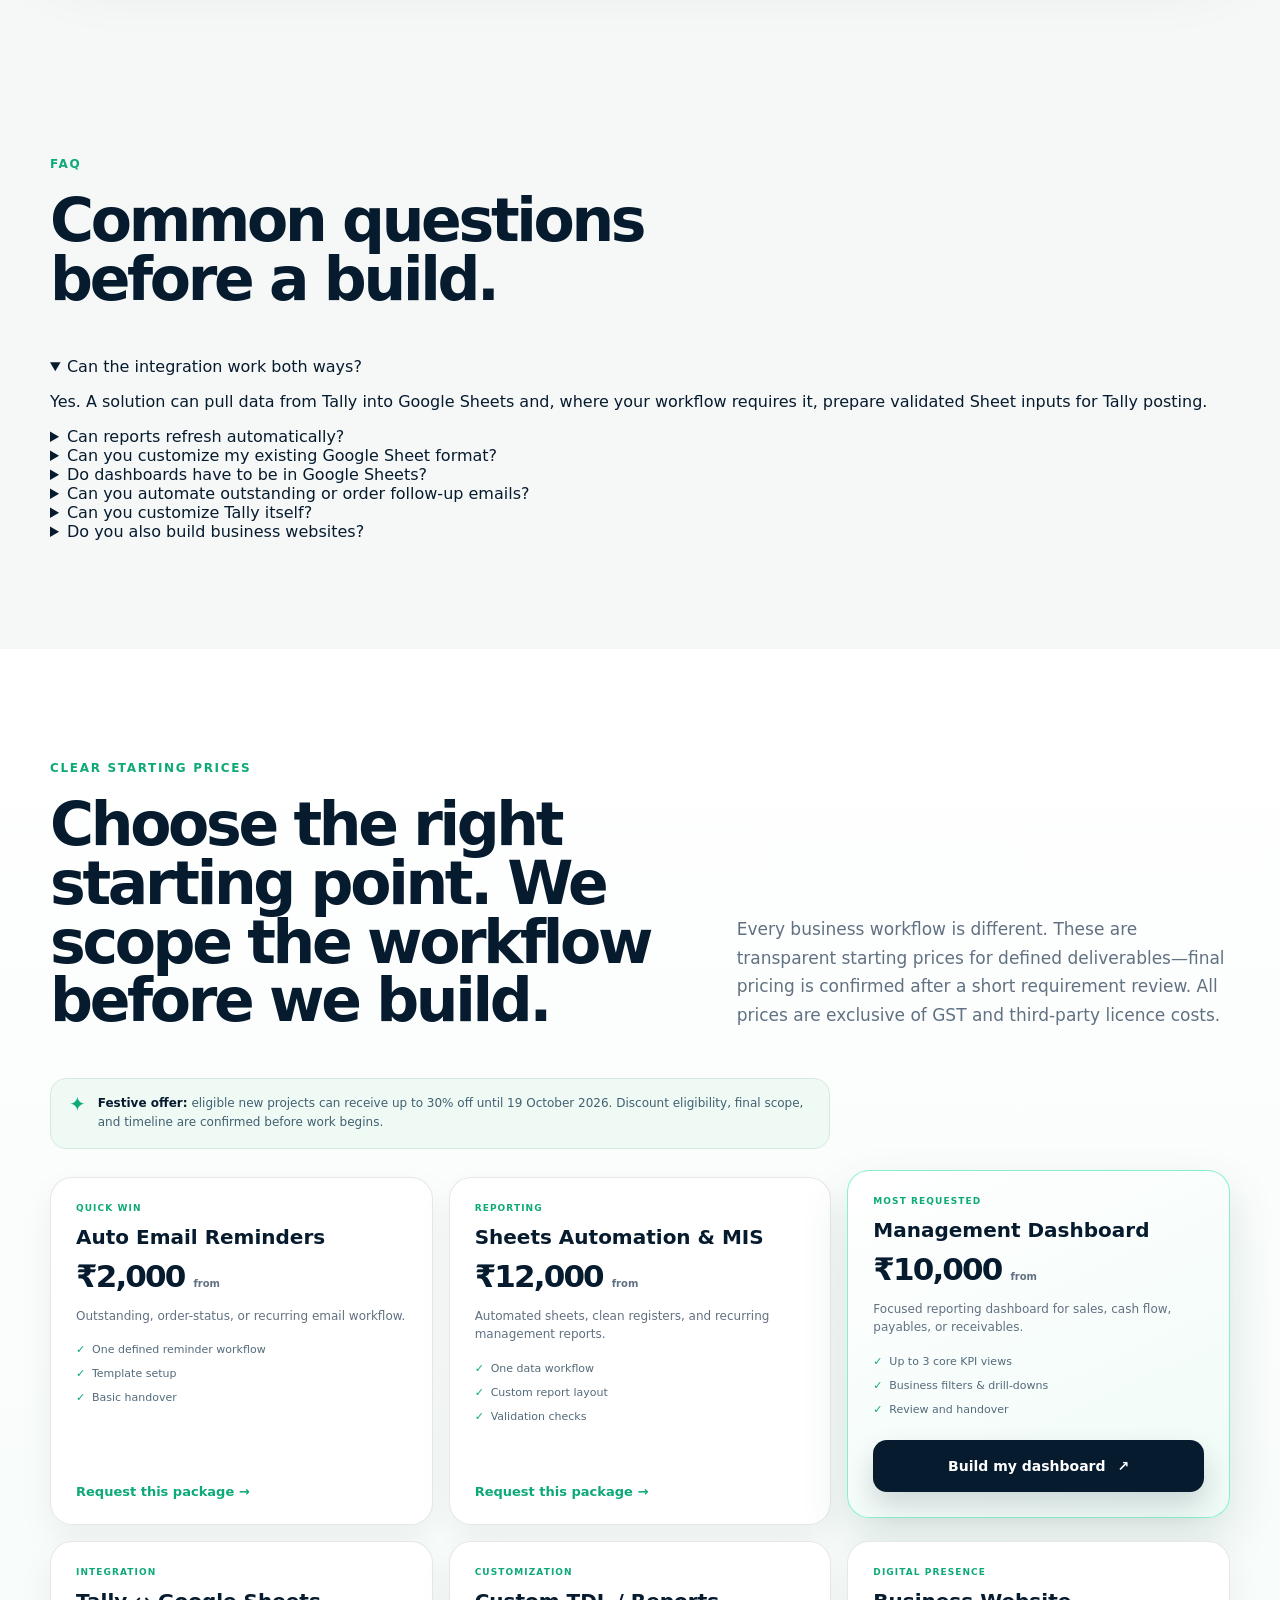
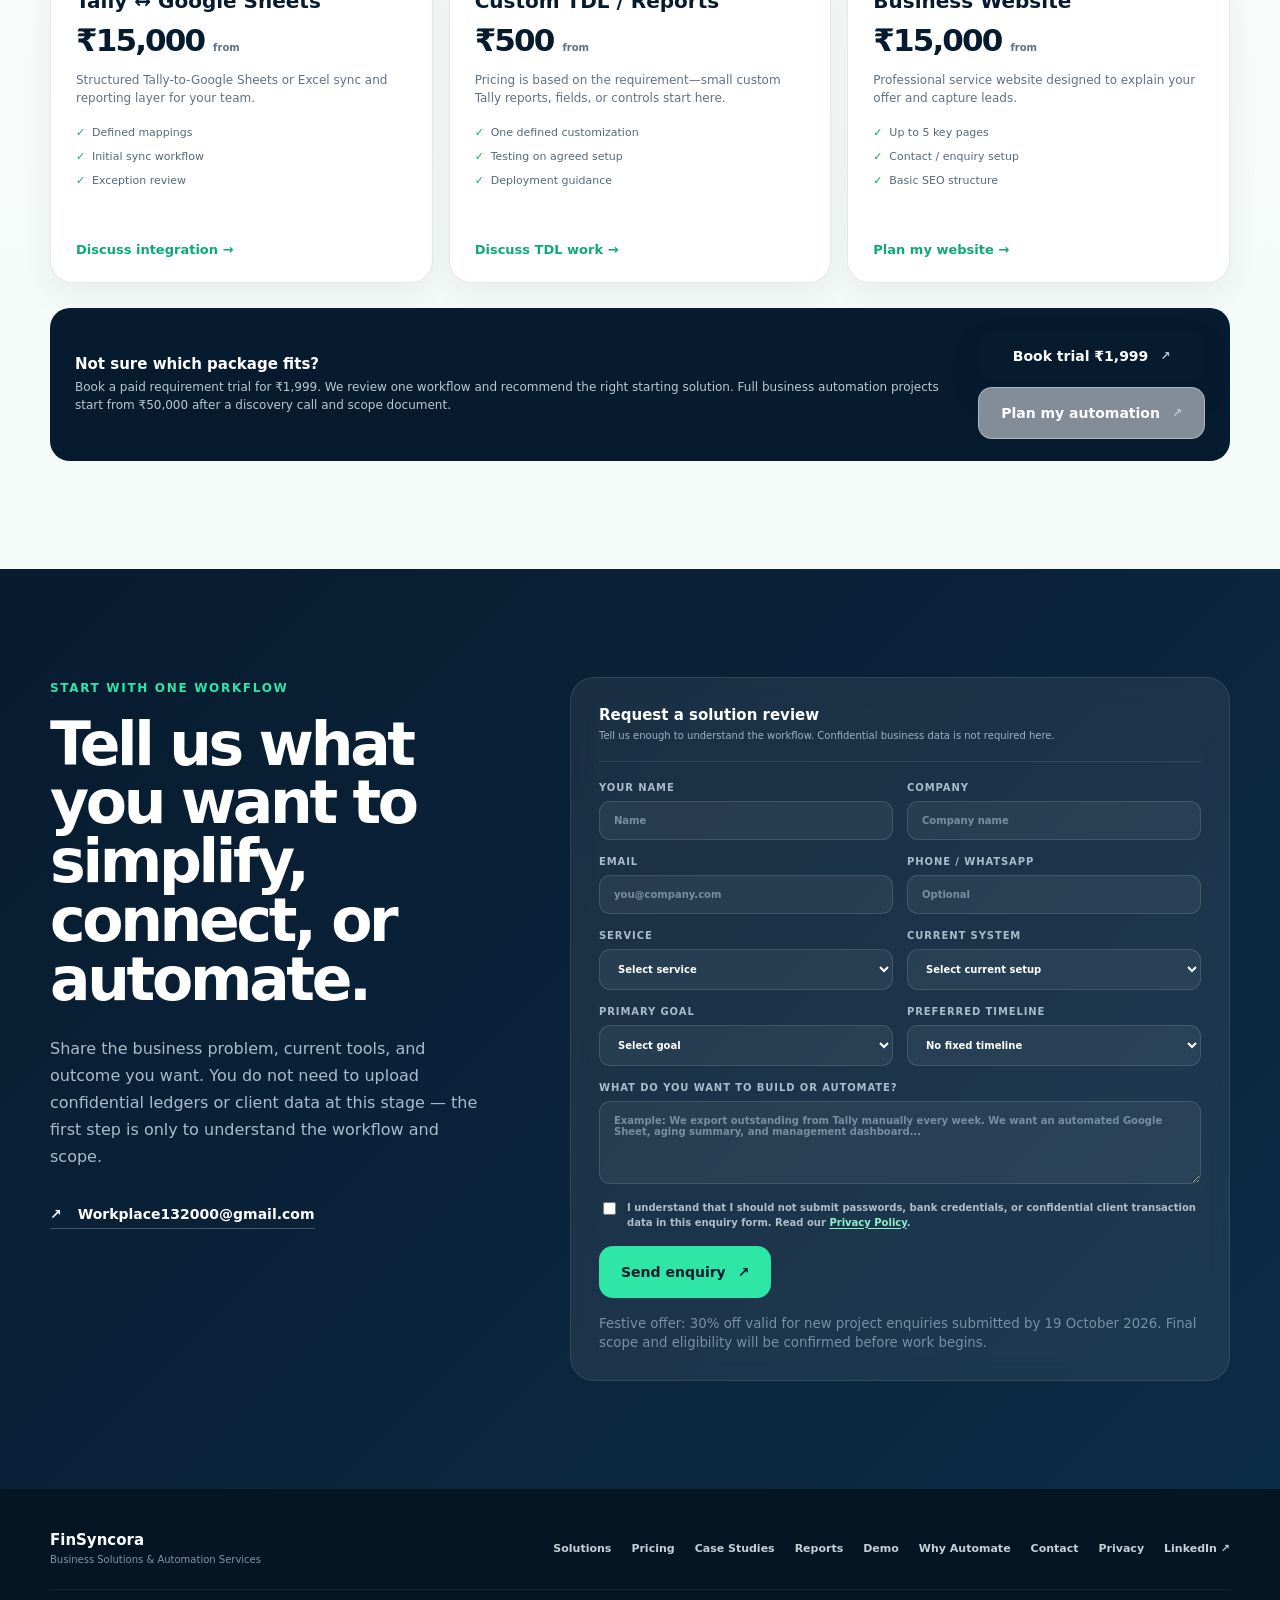
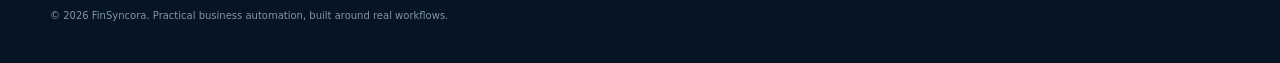
==== commit e03b7ef0: "Remove homepage reporting calculator" ====
--- a/index.html
+++ b/index.html
@@ -22,7 +22,7 @@
   </script>
   <title>FinSyncora | Business Solutions & Automation Services</title>
   <link rel="icon" href="favicon.svg" type="image/svg+xml" />
-  <link rel="stylesheet" href="styles.css?v=20260908-offer2" />
+  <link rel="stylesheet" href="styles.css?v=20260916-calculator-removed" />
 </head>
 <body>
   <div class="page-noise" aria-hidden="true"></div>
@@ -328,23 +328,6 @@
       </div>
     </section>
 
-    <section class="calculator-section section-space">
-      <div class="section-shell calculator-grid">
-        <div class="calculator-copy reveal">
-          <div class="eyebrow">Automation opportunity</div>
-          <h2>Estimate how much manual reporting time you could redirect.</h2>
-          <p>This simple calculator is only an estimate. It helps quantify repetitive work before deciding what is worth automating first.</p>
-          <div class="calc-assumption">Assumption: automation removes the selected share of repetitive handling time. Review exceptions and controls still require people.</div>
-        </div>
-        <div class="calculator-card reveal delay-1">
-          <label>Transactions / rows handled monthly <strong id="rowsOutput">2,000</strong><input id="rowsRange" type="range" min="200" max="10000" step="100" value="2000" /></label>
-          <label>Manual minutes per row / task <strong id="minutesOutput">1.5 min</strong><input id="minutesRange" type="range" min="0.5" max="6" step="0.5" value="1.5" /></label>
-          <label>Automatable share <strong id="coverageOutput">70%</strong><input id="coverageRange" type="range" min="20" max="95" step="5" value="70" /></label>
-          <div class="calc-result"><span>Estimated repetitive time redirected</span><strong id="hoursSaved">35 hrs / month</strong><small id="daysSaved">≈ 4.4 working days</small></div>
-        </div>
-      </div>
-    </section>
-
     <section id="work" class="work-section section-space">
       <div class="section-shell">
         <div class="section-heading reveal">
--- a/styles.css
+++ b/styles.css
@@ -424,19 +424,6 @@
 .dashboard-picture figcaption span { color:var(--muted); font-size:12px; line-height:1.55; }
 .preview-note { margin:18px 0 0; color:#778a98; font-size:10px; }
 
-.calculator-grid { display:grid; grid-template-columns:.9fr 1.1fr; gap:52px; align-items:center; }
-.calculator-copy h2 { margin:0; font-size:clamp(38px,4.5vw,58px); letter-spacing:-.05em; line-height:1; }
-.calculator-copy p { color:var(--muted); line-height:1.7; }
-.calc-assumption { margin-top:24px; padding:15px 17px; border-radius:14px; background:#eef5f3; border:1px solid #dae8e3; color:#567064; font-size:11px; line-height:1.5; }
-.calculator-card { background:white; border:1px solid rgba(7,27,47,.09); border-radius:24px; padding:28px; box-shadow:var(--shadow); display:grid; gap:23px; }
-.calculator-card label { display:grid; grid-template-columns:1fr auto; gap:10px; color:#4b6272; font-size:12px; font-weight:700; }
-.calculator-card label strong { color:var(--ink); }
-.calculator-card input[type="range"] { grid-column:1/-1; width:100%; accent-color:var(--mint-dark); }
-.calc-result { padding:20px; border-radius:17px; background:var(--ink); color:white; display:grid; gap:5px; }
-.calc-result span { color:#9fb3c1; font-size:10px; text-transform:uppercase; letter-spacing:.08em; font-weight:800; }
-.calc-result strong { font-size:28px; letter-spacing:-.04em; }
-.calc-result small { color:var(--mint); font-size:11px; }
-
 .work-preview { padding:0; background:#f7faf9; height:auto; aspect-ratio:16/9; }
 .work-preview img { width:100%; height:100%; object-fit:contain; object-position:center; display:block; transition:transform .35s ease; }
 .work-card:hover .work-preview img { transform:scale(1.025); }
@@ -444,7 +431,7 @@
 .visual-only-grid .work-card { cursor:default; }
 
 @media (max-width: 1020px) {
-  .split-heading, .workflow-visual, .calculator-grid { grid-template-columns:1fr; gap:30px; }
+  .split-heading, .workflow-visual { grid-template-columns:1fr; gap:30px; }
   .before-after-grid { grid-template-columns:1fr; }
   .transform-arrow { transform:rotate(90deg); padding:4px 0; }
 }
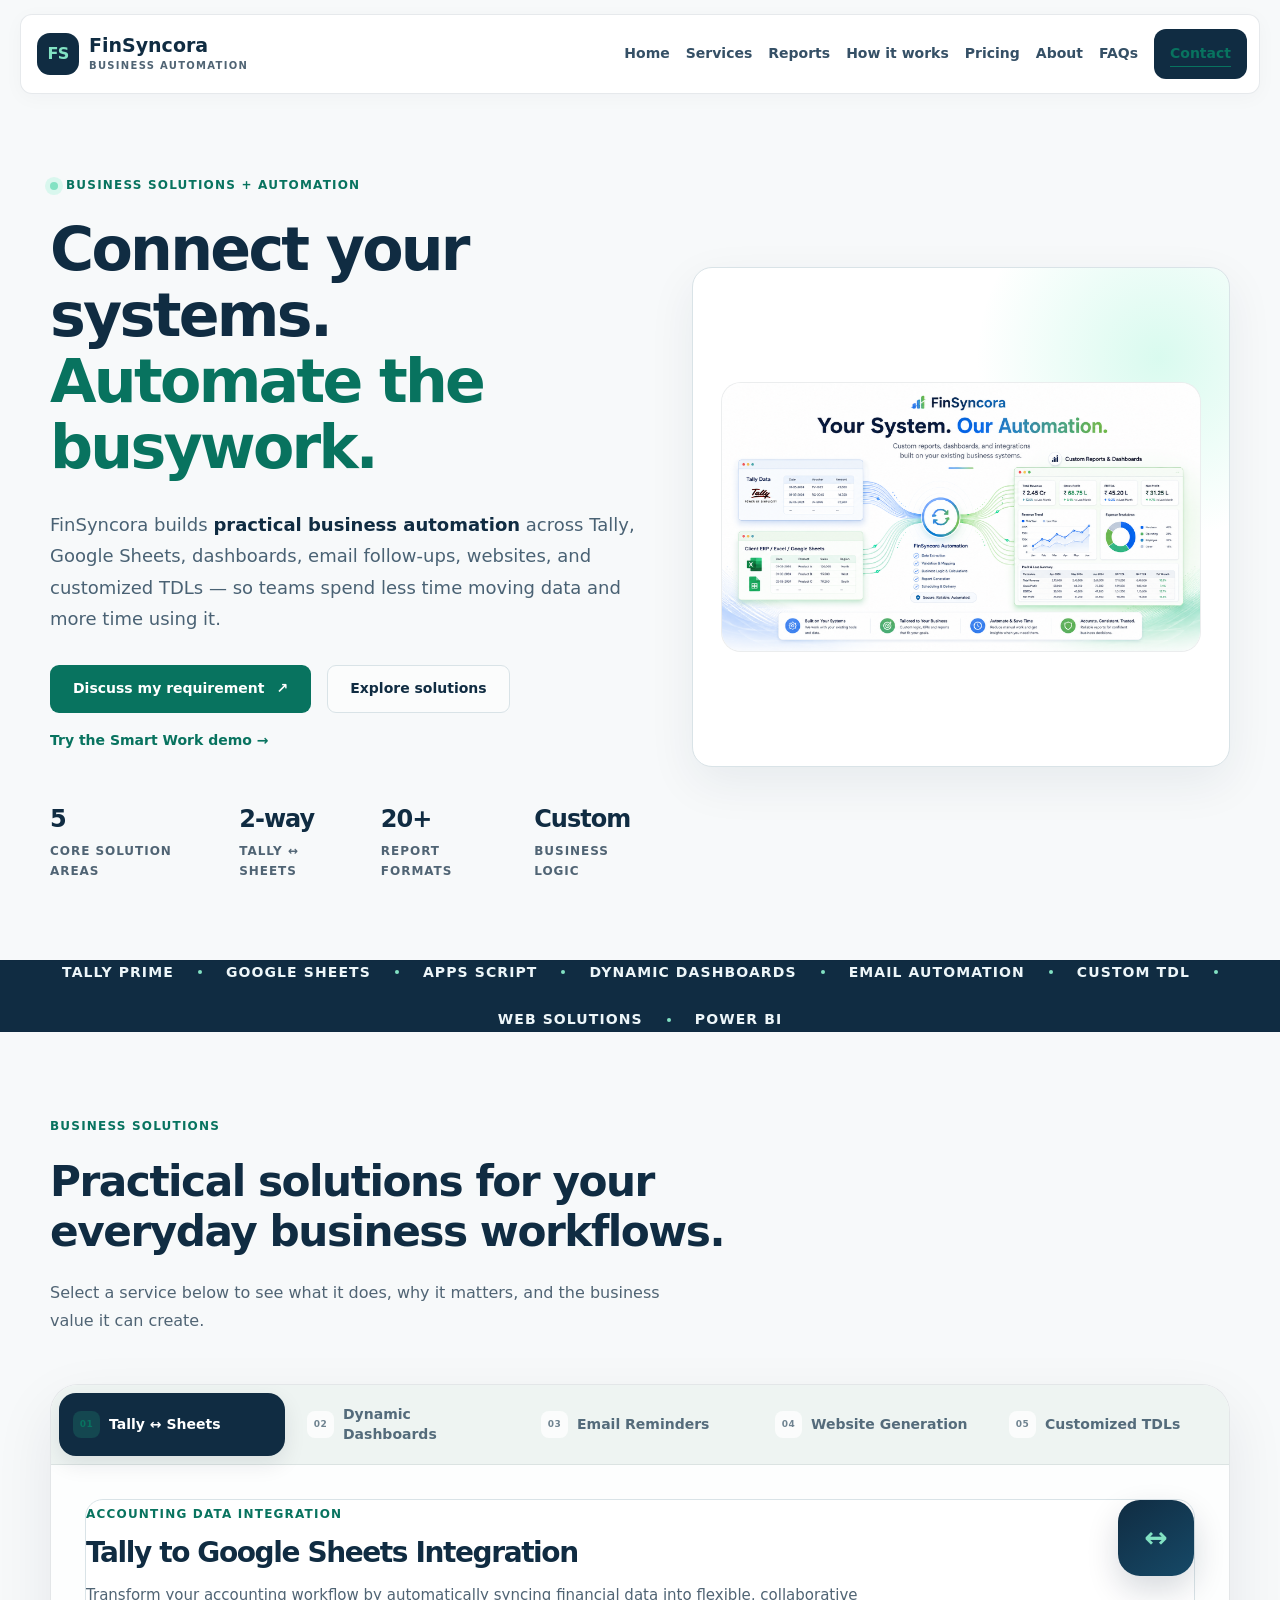
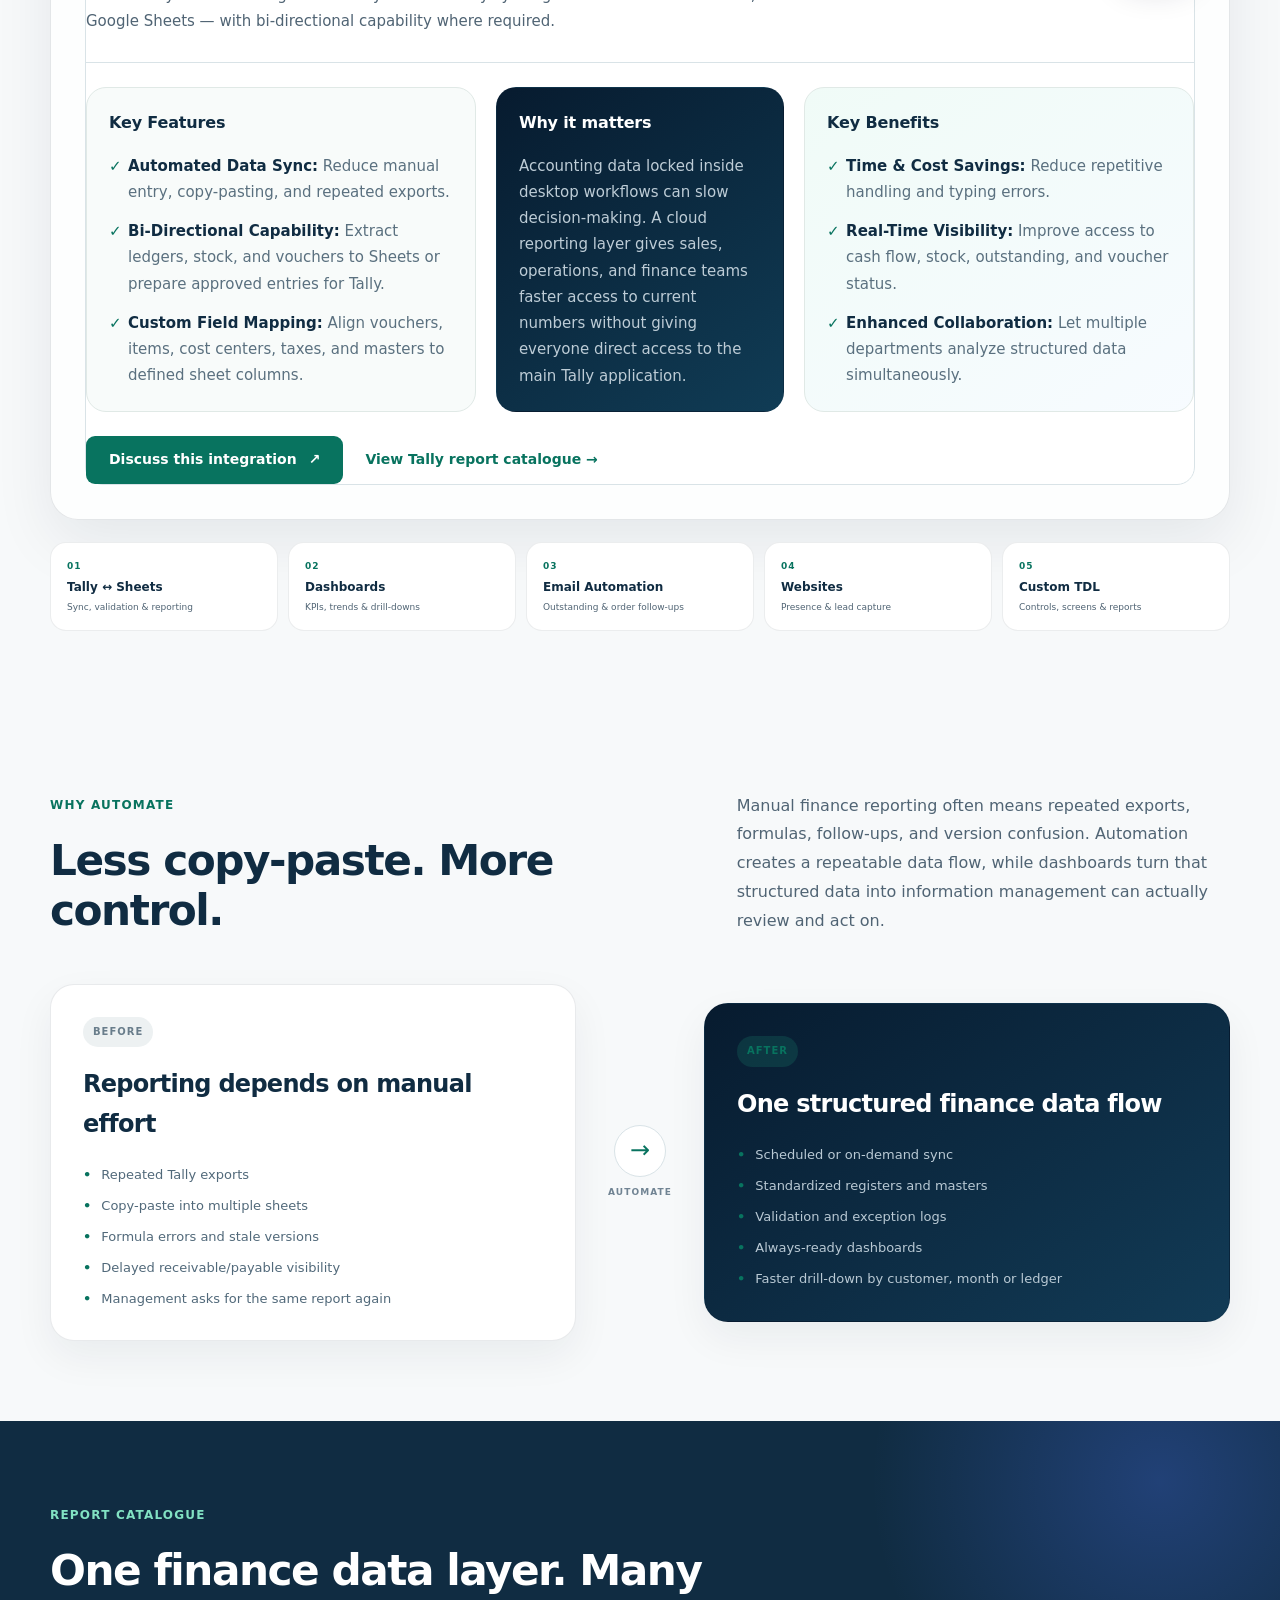
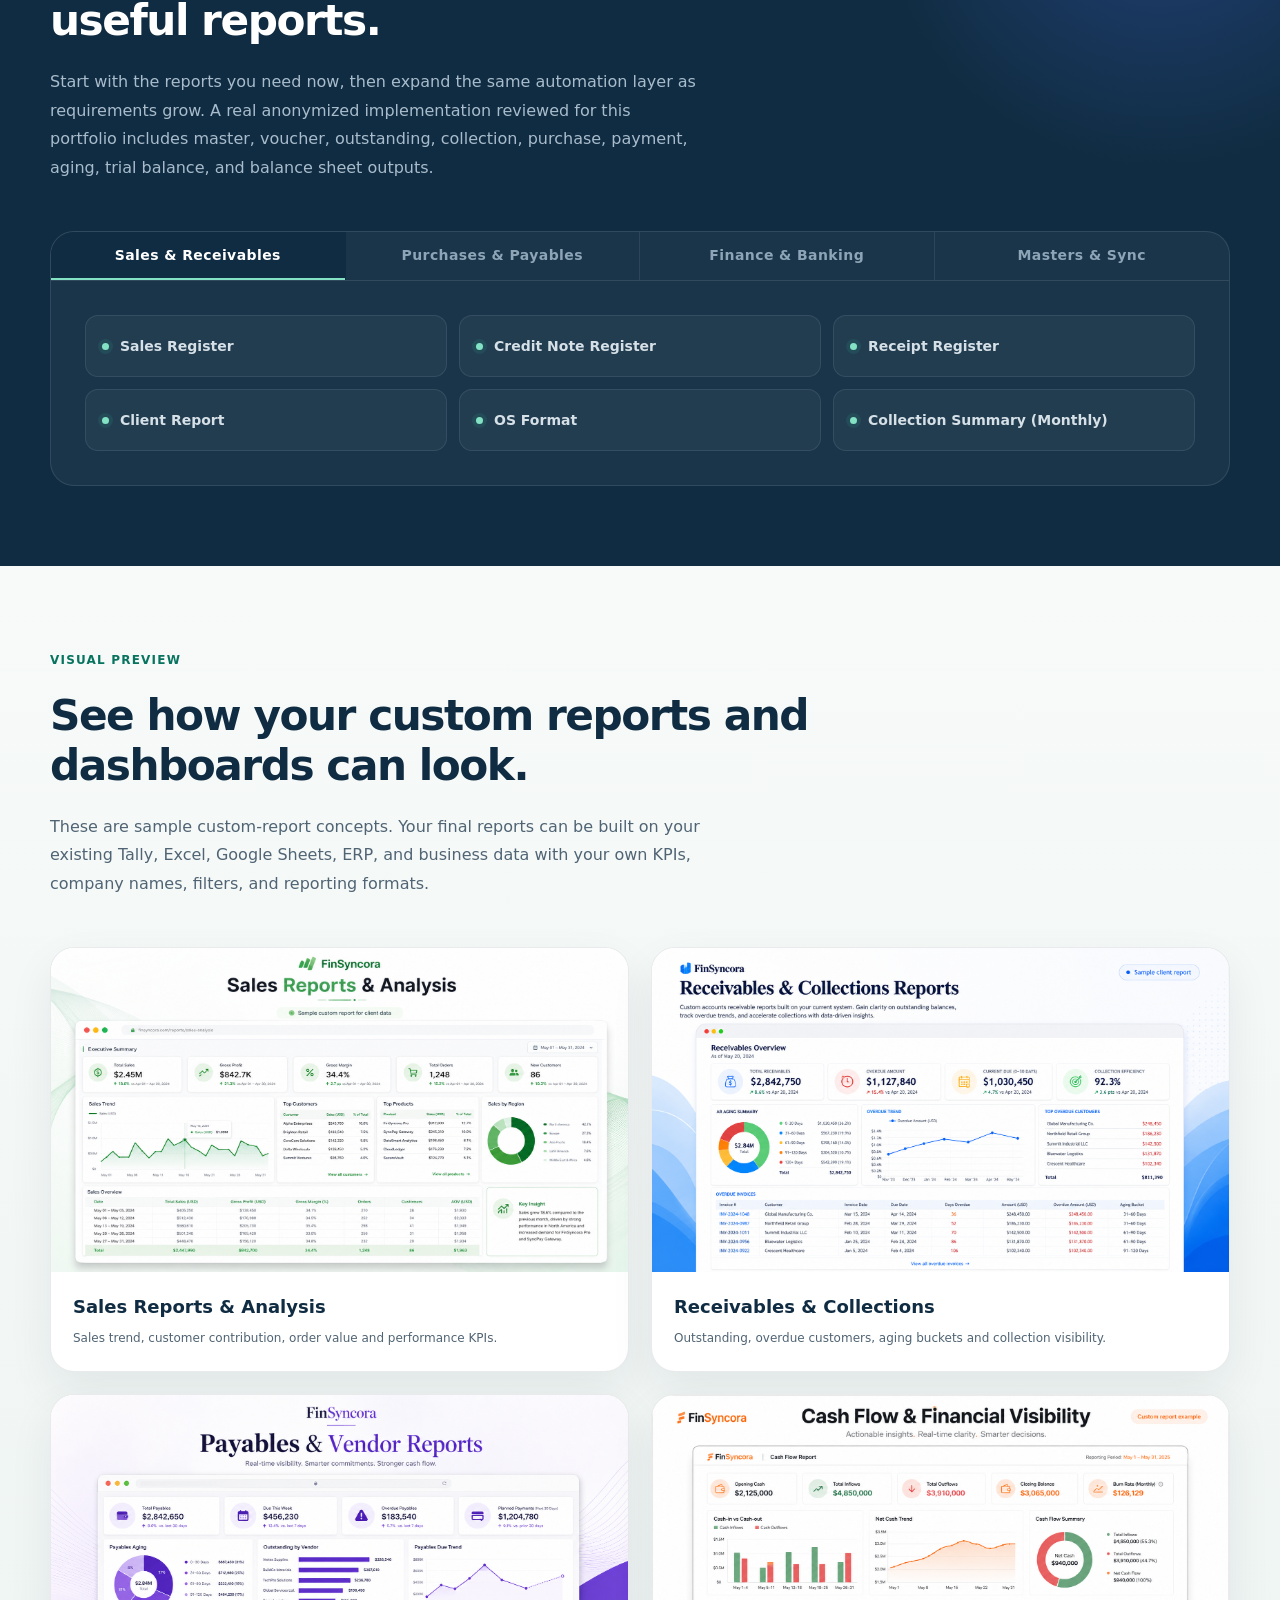
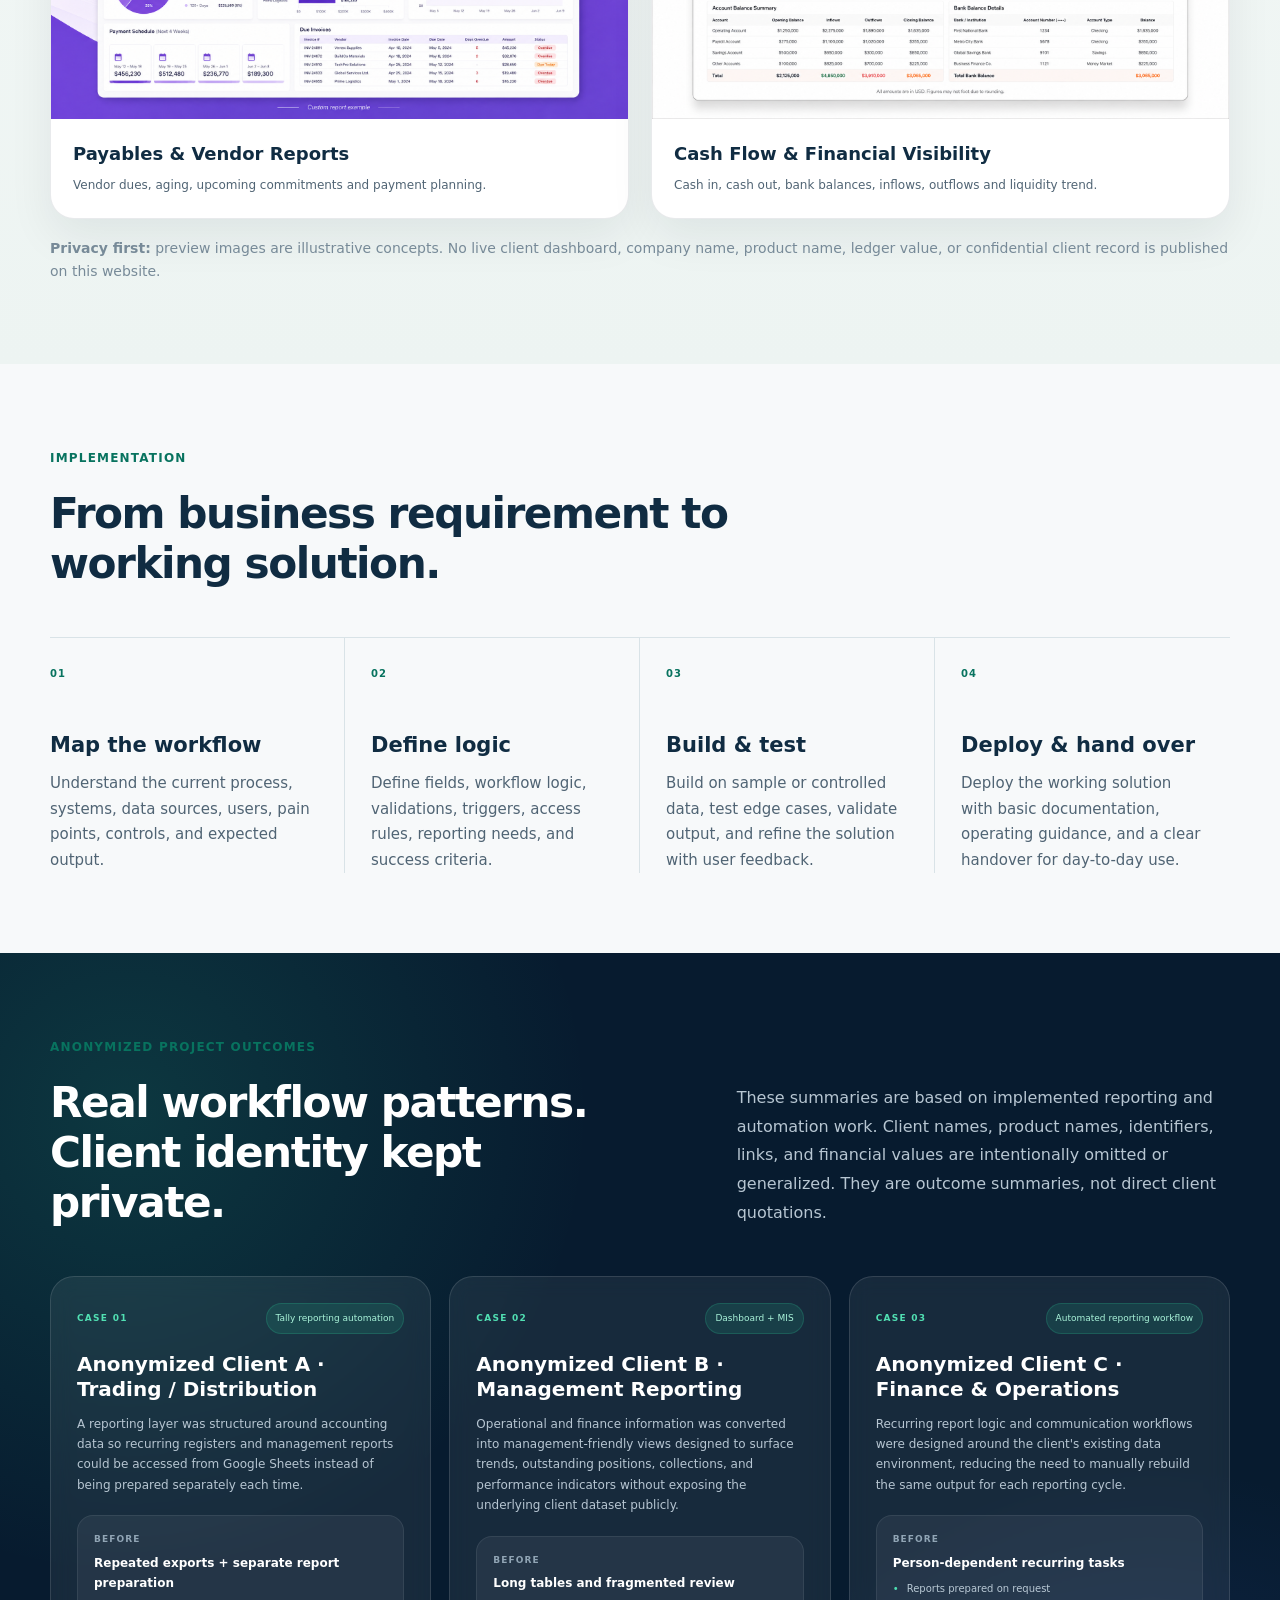
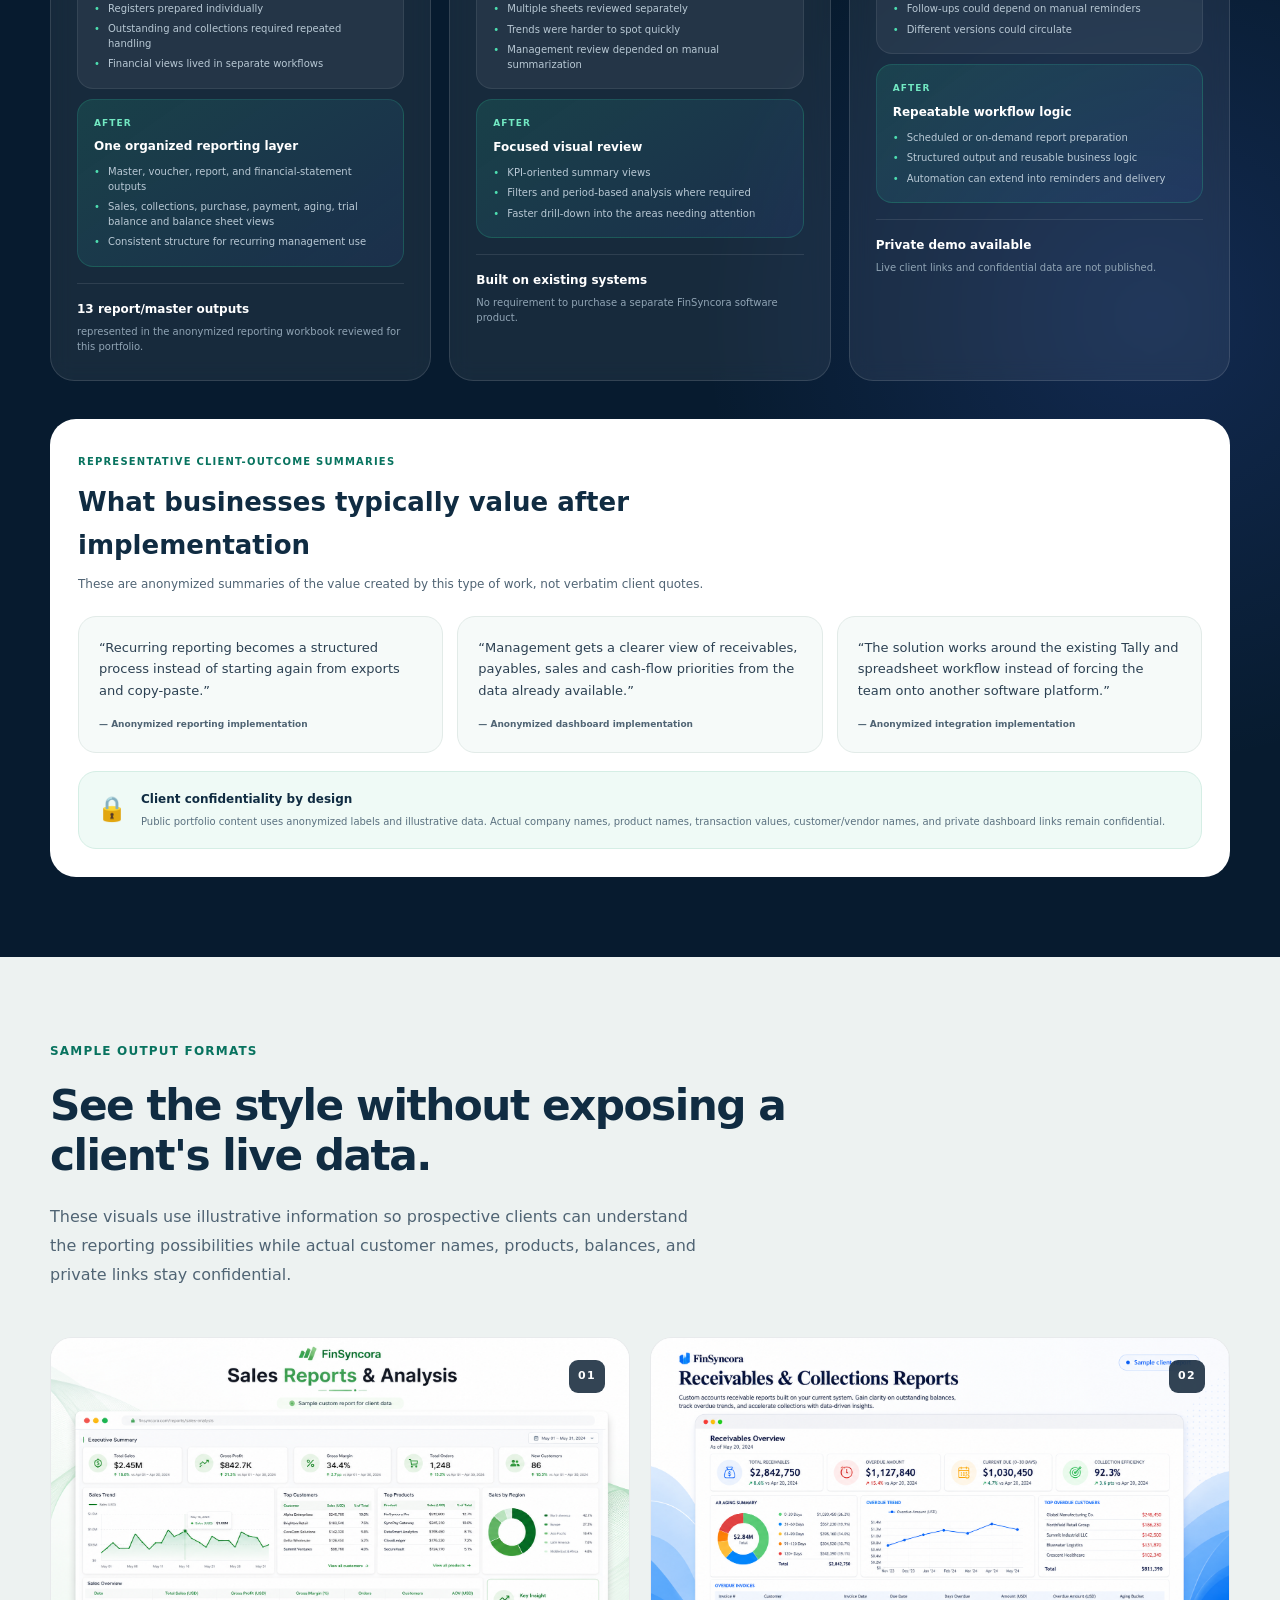
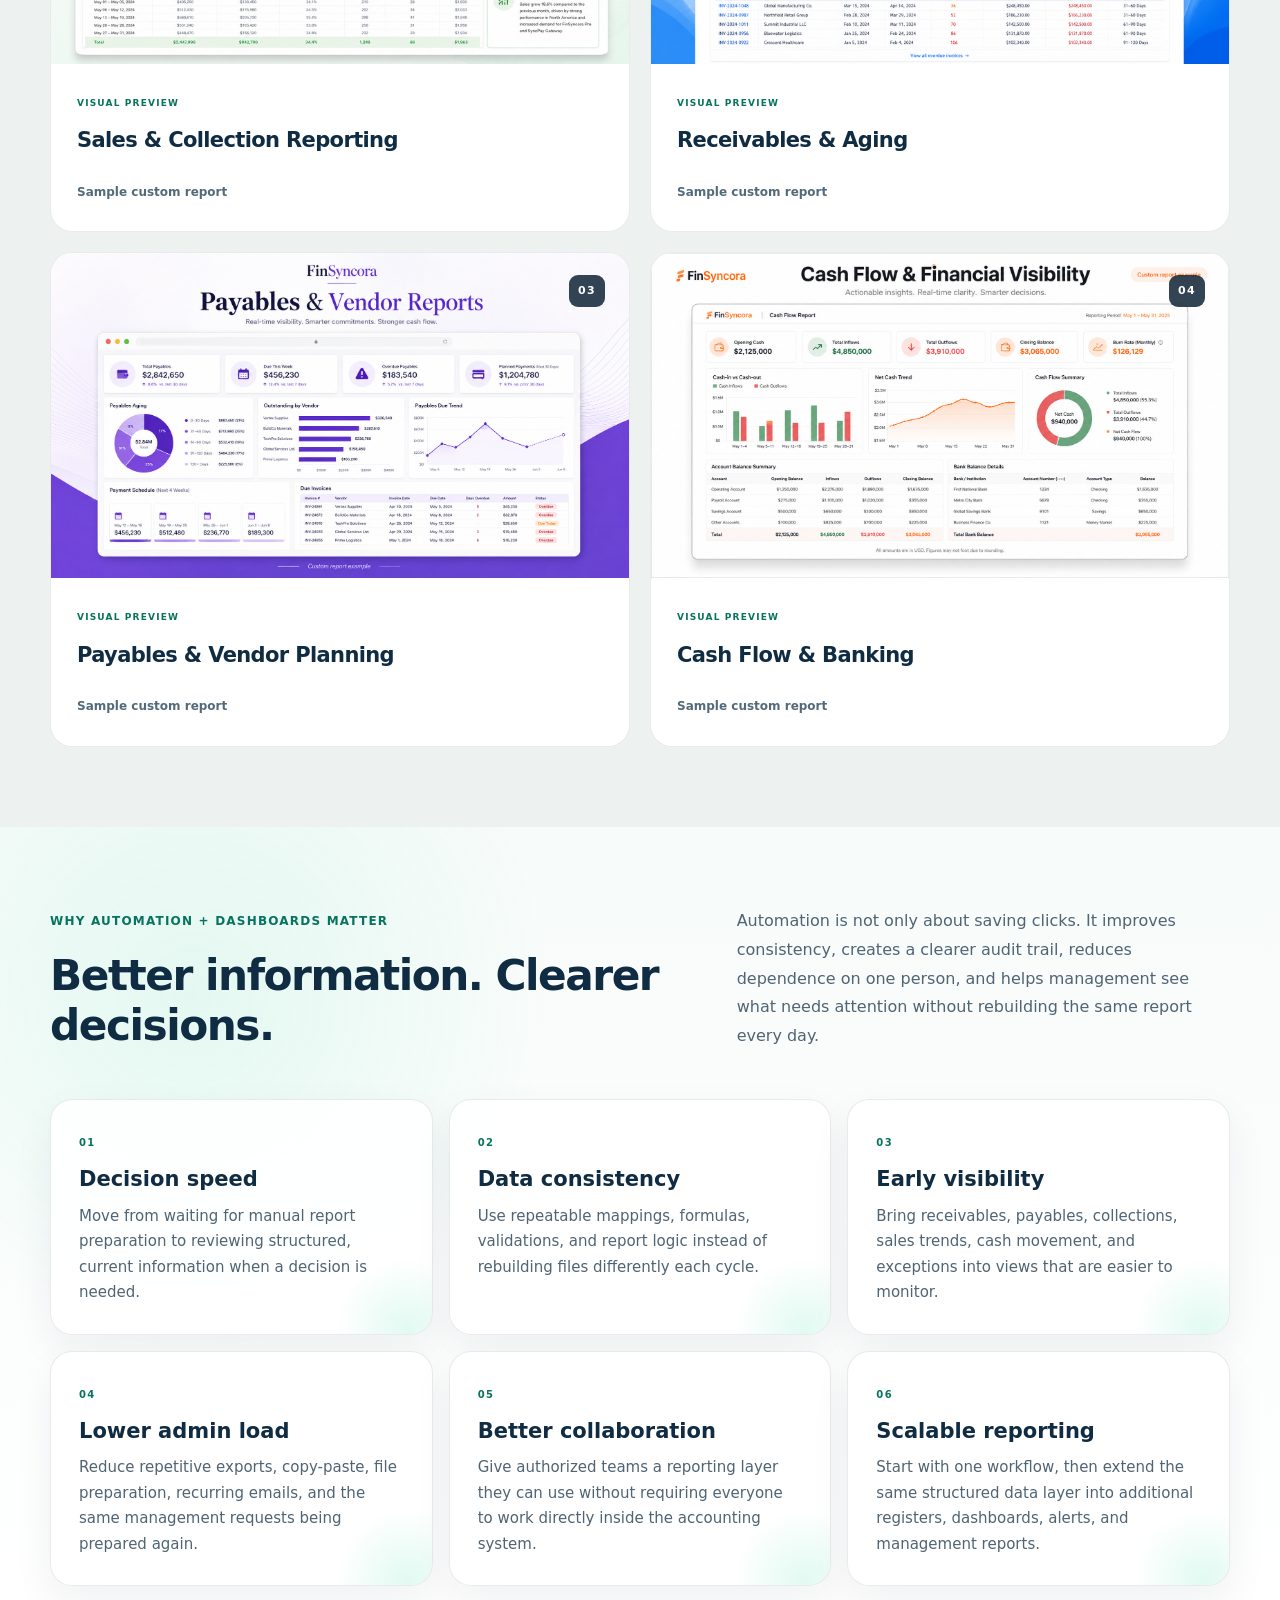
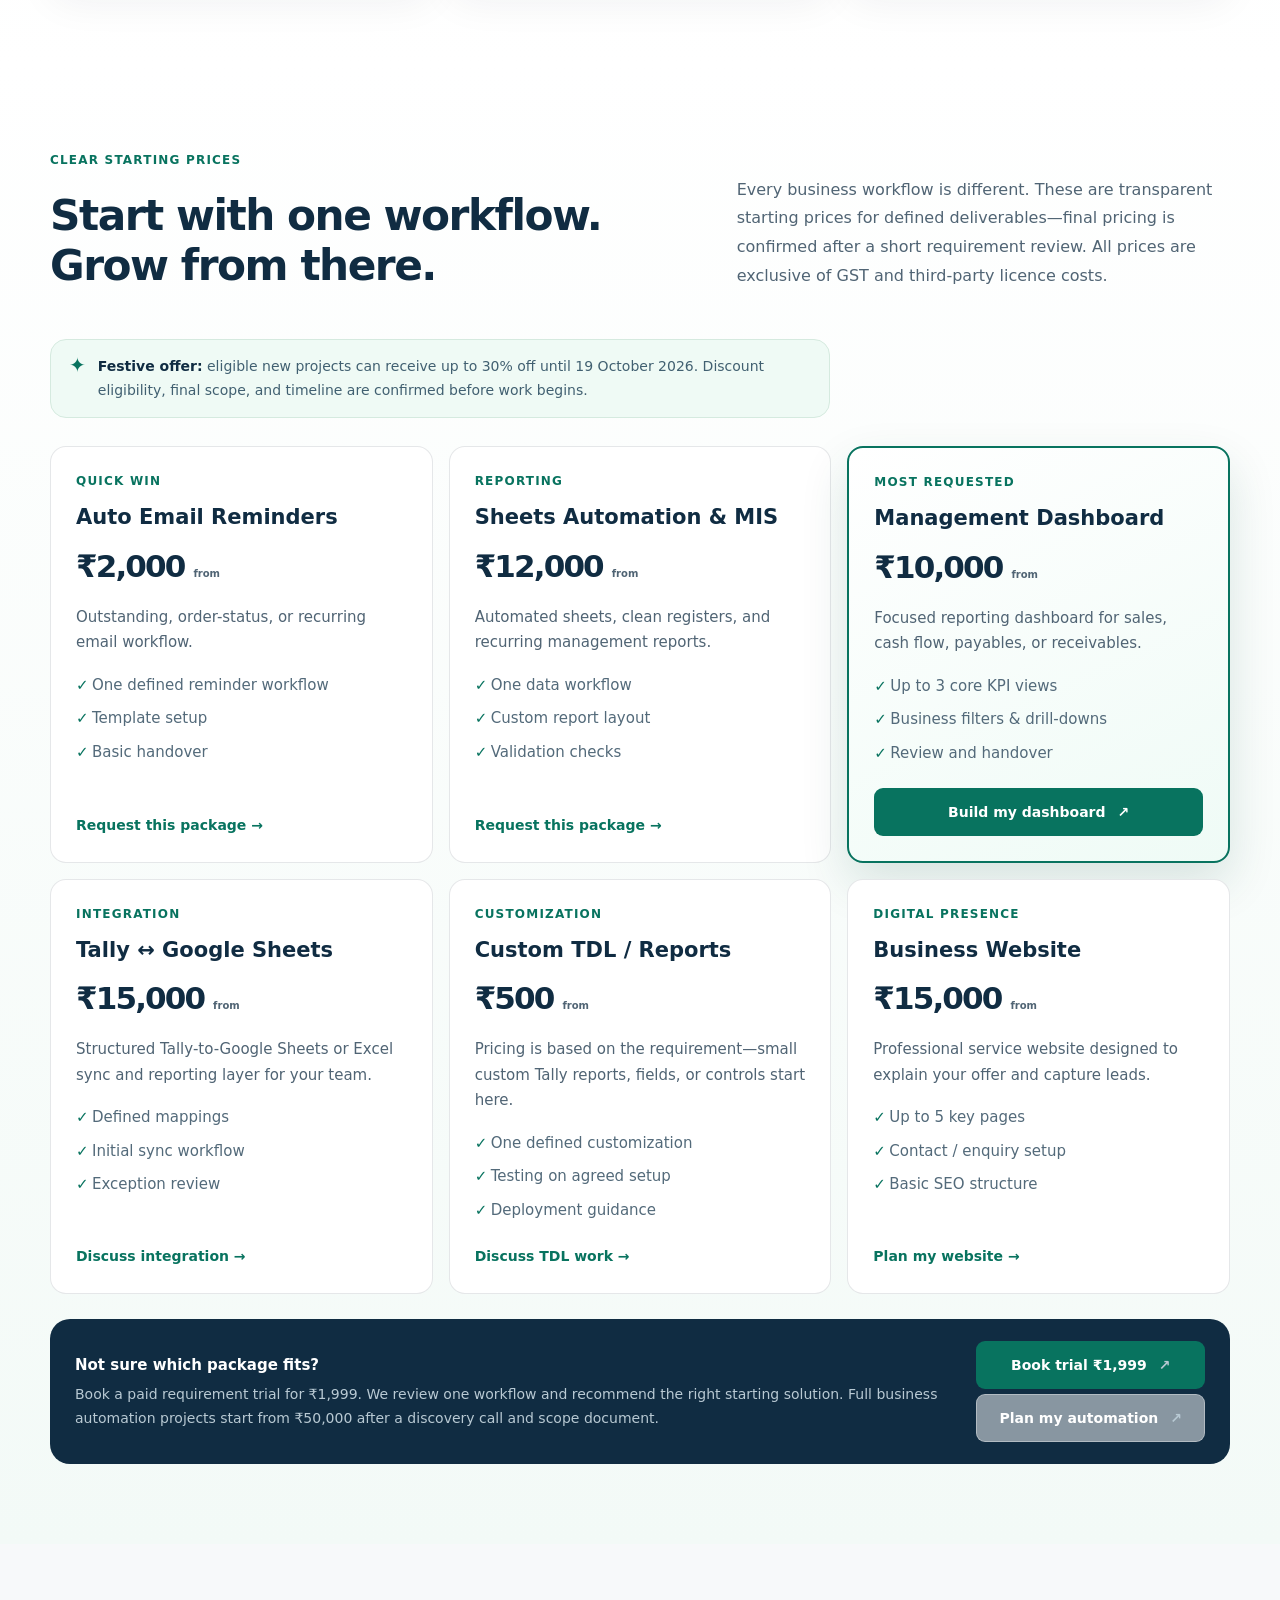
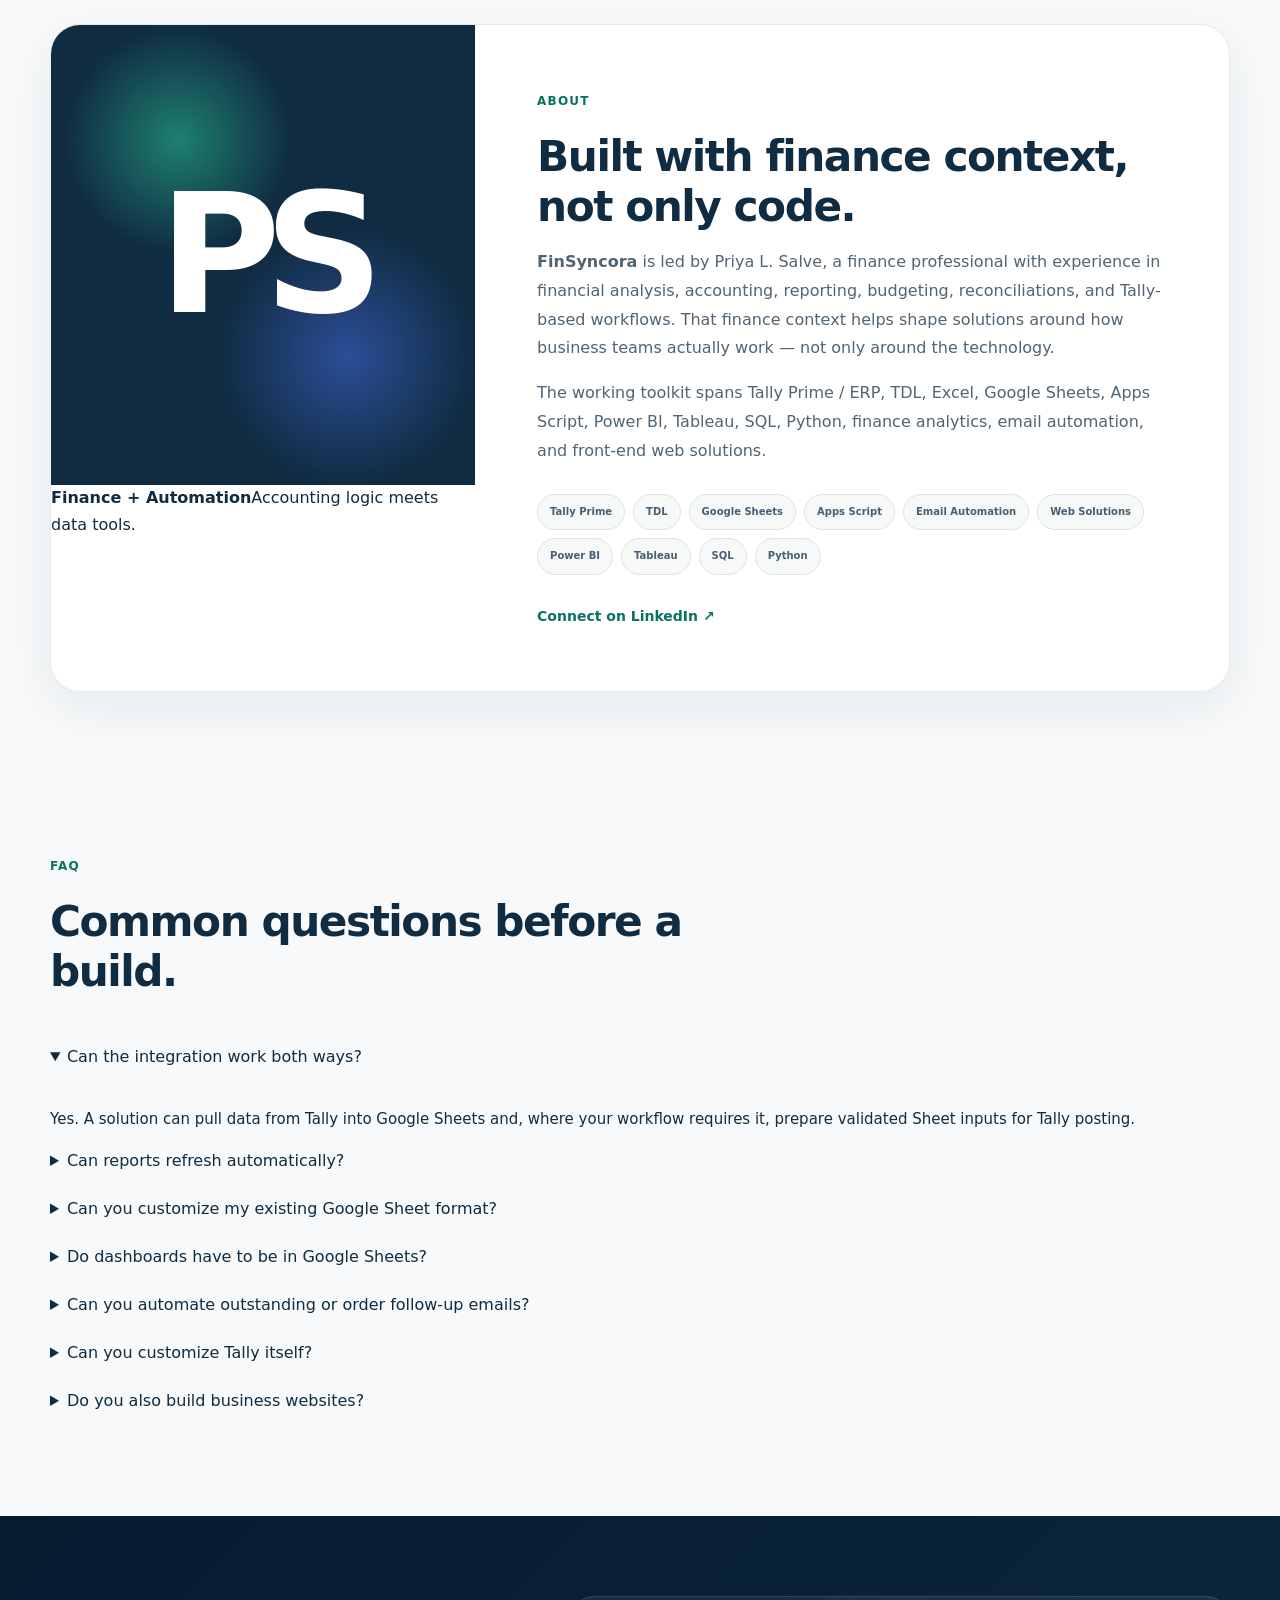
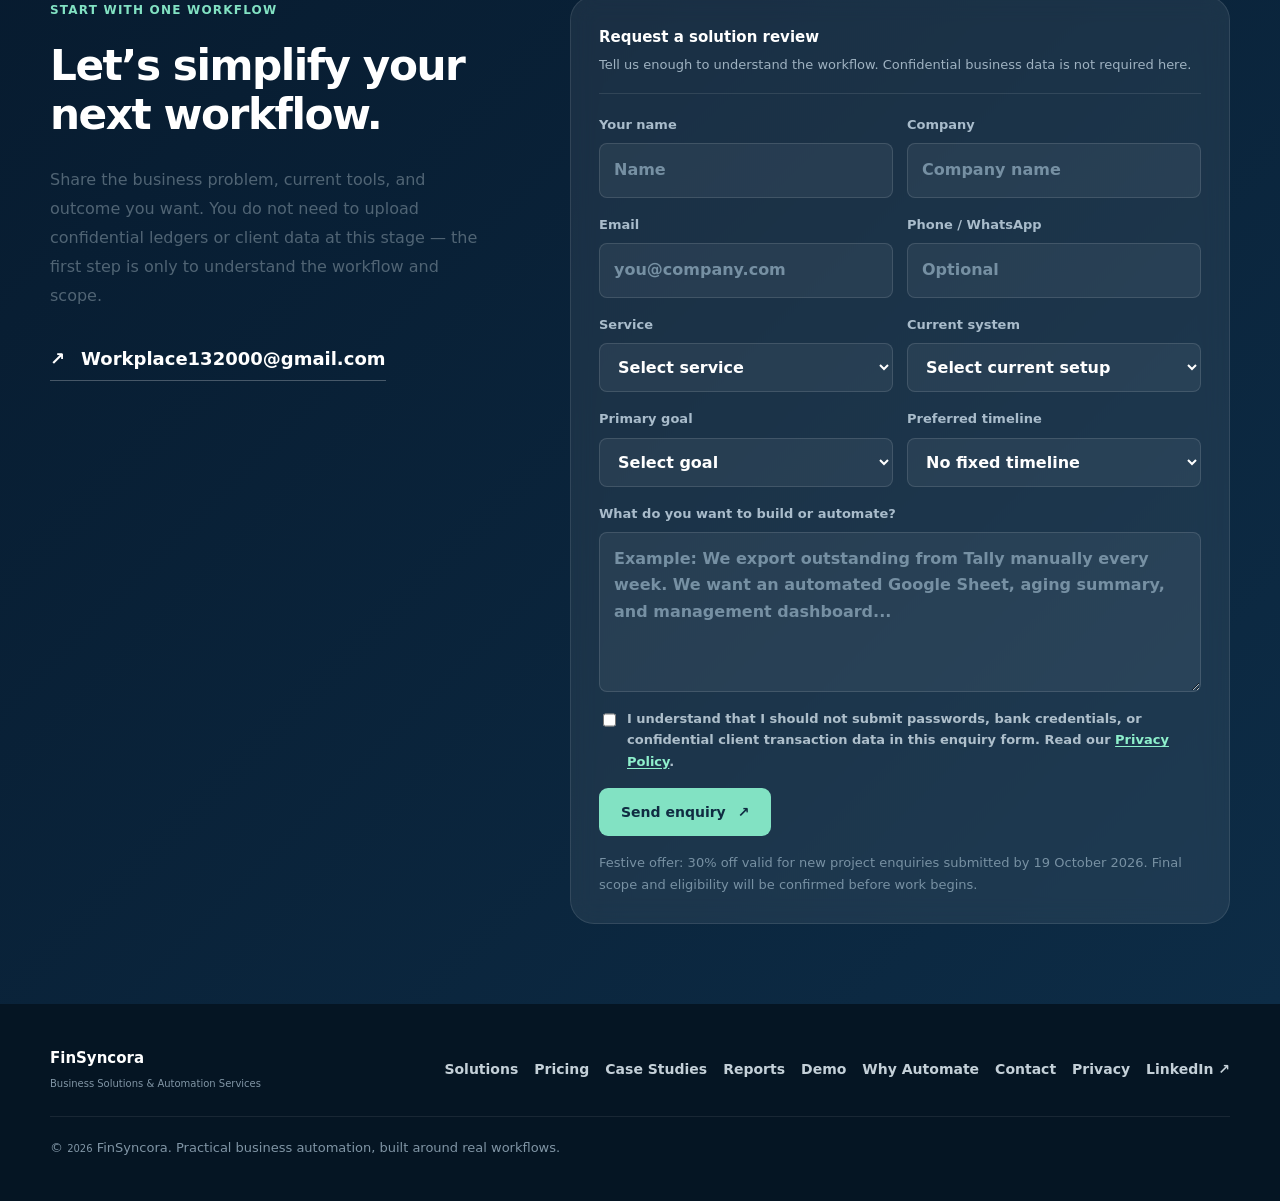
==== commit befd4219: "Refine website navigation, visual system and accessible interactions" ====
--- a/index.html
+++ b/index.html
@@ -22,9 +22,11 @@
   </script>
   <title>FinSyncora | Business Solutions & Automation Services</title>
   <link rel="icon" href="favicon.svg" type="image/svg+xml" />
-  <link rel="stylesheet" href="styles.css?v=20260916-calculator-removed" />
+  <link rel="stylesheet" href="styles.css?v=20261013-professional" />
+<link rel="stylesheet" href="professional.css?v=20261013" />
 </head>
 <body>
+<a class="skip-link" href="#main-content">Skip to content</a>
   <div class="page-noise" aria-hidden="true"></div>
 
   <aside class="festive-offer" id="festiveOffer" aria-label="2026 festive offer">
@@ -47,20 +49,11 @@
       <span class="brand-mark">FS</span>
       <span class="brand-copy"><strong>FinSyncora</strong><small>Business Automation</small></span>
     </a>
-    <button class="menu-toggle" aria-label="Open navigation" aria-expanded="false"><span></span><span></span><span></span></button>
-    <nav class="nav" aria-label="Main navigation">
-      <a href="#top">Home</a>
-      <a href="#services">Solutions</a><a href="#pricing">Pricing</a>
-      <a href="#case-studies">Case Studies</a>
-      <a href="#integrations">Reports</a>
-      <a href="smart-work/">Demo</a>
-      <a href="#impact">Why Automate</a>
-      <a href="#about">About</a>
-      <a class="nav-cta" href="#contact">Get a solution</a>
-    </nav>
+    <button class="menu-toggle" aria-controls="main-navigation" aria-label="Open navigation" aria-expanded="false"><span></span><span></span><span></span></button>
+    <nav class="nav" id="main-navigation" aria-label="Main navigation"><a href="#top">Home</a><a href="#services">Services</a><a href="#integrations">Reports</a><a href="#process">How it works</a><a href="#pricing">Pricing</a><a href="#about">About</a><a href="#faq">FAQs</a><a class="nav-cta" href="#contact">Contact</a></nav>
   </header>
 
-  <main>
+  <main id="main-content" tabindex="-1">
     <section class="hero section-shell">
       <div class="hero-copy reveal">
         <div class="eyebrow"><span class="live-dot"></span> Business Solutions + Automation</div>
@@ -68,7 +61,7 @@
         <p class="hero-lead">FinSyncora builds <strong>practical business automation</strong> across Tally, Google Sheets, dashboards, email follow-ups, websites, and customized TDLs — so teams spend less time moving data and more time using it.</p>
         <div class="hero-actions">
           <a class="btn btn-primary" href="#contact">Discuss my requirement <span>↗</span></a>
-          <a class="btn btn-ghost" href="#services">Explore solutions</a>
+          <a class="btn btn-ghost" href="#services">Explore solutions</a><a class="text-link" href="smart-work/">Try the Smart Work demo →</a>
         </div>
         <div class="hero-proof" aria-label="Service highlights">
           <div><strong>5</strong><span>core solution areas</span></div>
@@ -91,7 +84,90 @@
       </div>
     </section>
 
-    <section class="problem-section section-space">
+    <section id="services" class="services-section section-space">
+      <div class="section-shell">
+        <div class="section-heading reveal">
+          <div class="eyebrow">Business solutions</div>
+          <h2>Practical solutions for your everyday business workflows.</h2>
+          <p>Select a service below to see what it does, why it matters, and the business value it can create.</p>
+        </div>
+
+        <div class="solution-tabs reveal" data-solution-tabs>
+          <div class="solution-tab-list" role="tablist" aria-label="Business automation services">
+            <button class="solution-tab-btn active" id="tab-tally-sheets" data-solution-tab="tally-sheets" role="tab" aria-controls="solution-tally-sheets" aria-selected="true"><span>01</span>Tally ↔ Sheets</button>
+            <button class="solution-tab-btn" id="tab-dashboards" data-solution-tab="dashboards" role="tab" aria-controls="solution-dashboards" aria-selected="false"><span>02</span>Dynamic Dashboards</button>
+            <button class="solution-tab-btn" id="tab-reminders" data-solution-tab="reminders" role="tab" aria-controls="solution-reminders" aria-selected="false"><span>03</span>Email Reminders</button>
+            <button class="solution-tab-btn" id="tab-websites" data-solution-tab="websites" role="tab" aria-controls="solution-websites" aria-selected="false"><span>04</span>Website Generation</button>
+            <button class="solution-tab-btn" id="tab-tdl" data-solution-tab="tdl" role="tab" aria-controls="solution-tdl" aria-selected="false"><span>05</span>Customized TDLs</button>
+          </div>
+
+          <div class="solution-tab-panels">
+            <article class="solution-panel active" id="solution-tally-sheets" data-solution-panel="tally-sheets" role="tabpanel" aria-labelledby="tab-tally-sheets" tabindex="0">
+              <div class="solution-panel-head">
+                <div><span class="solution-kicker">Accounting data integration</span><h3>Tally to Google Sheets Integration</h3><p>Transform your accounting workflow by automatically syncing financial data into flexible, collaborative Google Sheets — with bi-directional capability where required.</p></div>
+                <div class="solution-symbol">↔</div>
+              </div>
+              <div class="solution-info-grid">
+                <div class="solution-block"><h4>Key Features</h4><ul><li><strong>Automated Data Sync:</strong> Reduce manual entry, copy-pasting, and repeated exports.</li><li><strong>Bi-Directional Capability:</strong> Extract ledgers, stock, and vouchers to Sheets or prepare approved entries for Tally.</li><li><strong>Custom Field Mapping:</strong> Align vouchers, items, cost centers, taxes, and masters to defined sheet columns.</li></ul></div>
+                <div class="solution-block importance"><h4>Why it matters</h4><p>Accounting data locked inside desktop workflows can slow decision-making. A cloud reporting layer gives sales, operations, and finance teams faster access to current numbers without giving everyone direct access to the main Tally application.</p></div>
+                <div class="solution-block benefits"><h4>Key Benefits</h4><ul><li><strong>Time & Cost Savings:</strong> Reduce repetitive handling and typing errors.</li><li><strong>Real-Time Visibility:</strong> Improve access to cash flow, stock, outstanding, and voucher status.</li><li><strong>Enhanced Collaboration:</strong> Let multiple departments analyze structured data simultaneously.</li></ul></div>
+              </div>
+              <div class="solution-actions"><a class="btn btn-primary service-choice" href="#contact" data-service-choice="Tally ↔ Google Sheets Integration">Discuss this integration <span>↗</span></a><a class="text-link" href="#integrations">View Tally report catalogue →</a></div>
+            </article>
+
+            <article class="solution-panel" id="solution-dashboards" data-solution-panel="dashboards" role="tabpanel" aria-labelledby="tab-dashboards" tabindex="0" hidden>
+              <div class="solution-panel-head"><div><span class="solution-kicker">Business intelligence</span><h3>Dynamic Dashboards</h3><p>Turn raw transactional data into interactive visual insights that help management identify trends, risks, and priorities faster.</p></div><div class="solution-symbol">▥</div></div>
+              <div class="solution-info-grid">
+                <div class="solution-block"><h4>Key Features</h4><ul><li><strong>Interactive Filtering:</strong> Slice information by date, region, product category, salesperson, ledger, or customer.</li><li><strong>Multi-Source Aggregation:</strong> Combine Tally, Google Sheets, CRM, and web-platform data into one view.</li><li><strong>KPI Monitoring:</strong> Track revenue growth, margins, inventory turnover, receivables, payables, and other business indicators.</li></ul></div>
+                <div class="solution-block importance"><h4>Why it matters</h4><p>Long tabular reports can hide trends and warning signs. Dynamic dashboards translate complex financial and operational metrics into clear visual patterns that are easier to review during day-to-day decisions and management meetings.</p></div>
+                <div class="solution-block benefits"><h4>Key Benefits</h4><ul><li><strong>Data-Driven Decisions:</strong> Identify strong customers, products, regions, and changing sales patterns quickly.</li><li><strong>Early Risk Identification:</strong> Surface overdue receivables, liabilities, stock issues, or cash-flow pressure earlier.</li><li><strong>Streamlined Meetings:</strong> Replace multiple sheets with focused KPIs and drill-down views.</li></ul></div>
+              </div>
+              <div class="solution-actions"><a class="btn btn-primary service-choice" href="#contact" data-service-choice="Dynamic Dashboards">Build my dashboard <span>↗</span></a><a class="text-link" href="#insights">See visual previews →</a></div>
+            </article>
+
+            <article class="solution-panel" id="solution-reminders" data-solution-panel="reminders" role="tabpanel" aria-labelledby="tab-reminders" tabindex="0" hidden>
+              <div class="solution-panel-head"><div><span class="solution-kicker">Collections + customer communication</span><h3>Auto Reminders via Email</h3><p>Automate order updates and outstanding follow-ups so routine communication happens consistently without depending on manual reminders.</p></div><div class="solution-symbol">✉</div></div>
+              <div class="solution-info-grid">
+                <div class="solution-block"><h4>Key Features</h4><ul><li><strong>Scheduled Outstanding Alerts:</strong> Send ledger balances, due dates, invoice references, and payment instructions to overdue customers.</li><li><strong>Order Status Notifications:</strong> Keep buyers updated from order booking through dispatch.</li><li><strong>Customizable Templates:</strong> Use dynamic tags for customer name, invoice number, due date, amount, salesperson, or order status.</li></ul></div>
+                <div class="solution-block importance"><h4>Why it matters</h4><p>Manual follow-ups consume administrative time and are easy to miss during busy periods. Automated notifications create a consistent communication rhythm for collections and order tracking.</p></div>
+                <div class="solution-block benefits"><h4>Key Benefits</h4><ul><li><strong>Faster Collections:</strong> Timely reminders support a more disciplined receivables process.</li><li><strong>Lower Administrative Load:</strong> Reduce repetitive follow-up work for sales and accounts teams.</li><li><strong>Better Customer Experience:</strong> Keep customers informed with structured, professional updates.</li></ul></div>
+              </div>
+              <div class="solution-actions"><a class="btn btn-primary service-choice" href="#contact" data-service-choice="Auto Email Reminders">Automate my follow-ups <span>↗</span></a></div>
+            </article>
+
+            <article class="solution-panel" id="solution-websites" data-solution-panel="websites" role="tabpanel" aria-labelledby="tab-websites" tabindex="0" hidden>
+              <div class="solution-panel-head"><div><span class="solution-kicker">Digital presence + lead capture</span><h3>Website Generation</h3><p>Establish a fast, modern, professional web presence designed to explain your offering clearly and capture incoming enquiries.</p></div><div class="solution-symbol">⌘</div></div>
+              <div class="solution-info-grid">
+                <div class="solution-block"><h4>Key Features</h4><ul><li><strong>Custom Responsive Design:</strong> Optimized for desktop, tablet, and mobile screens.</li><li><strong>Lead Capture & Integration:</strong> Send enquiries into Google Sheets, CRM workflows, email, or messaging platforms.</li><li><strong>SEO & Speed Structure:</strong> Build with clean page structure, metadata, and performance-conscious front-end practices.</li></ul></div>
+                <div class="solution-block importance"><h4>Why it matters</h4><p>Your website is often the first place a potential customer evaluates the business. A clear, structured web presence helps communicate credibility, services, proof, and the next action to take.</p></div>
+                <div class="solution-block benefits"><h4>Key Benefits</h4><ul><li><strong>24/7 Digital Storefront:</strong> Present products, services, and value propositions continuously.</li><li><strong>More Lead Opportunities:</strong> Use focused calls-to-action and forms to capture qualified enquiries.</li><li><strong>Brand Credibility:</strong> Present a consistent and professional digital identity.</li></ul></div>
+              </div>
+              <div class="solution-actions"><a class="btn btn-primary service-choice" href="#contact" data-service-choice="Website Generation">Plan my website <span>↗</span></a></div>
+            </article>
+
+            <article class="solution-panel" id="solution-tdl" data-solution-panel="tdl" role="tabpanel" aria-labelledby="tab-tdl" tabindex="0" hidden>
+              <div class="solution-panel-head"><div><span class="solution-kicker">Tally customization</span><h3>Customized TDLs</h3><p>Tailor Tally Prime around your operational requirements with custom modules, entry controls, validations, and specialized business reports.</p></div><div class="solution-symbol">{ }</div></div>
+              <div class="solution-info-grid">
+                <div class="solution-block"><h4>Key Features</h4><ul><li><strong>Custom Entry Modules:</strong> Modify voucher layouts, add mandatory fields, or enforce input rules.</li><li><strong>Specialized Reports:</strong> Create business-specific financial and operational views beyond standard reports.</li><li><strong>Security & Controls:</strong> Add role restrictions, approval logic, validation rules, and audit-oriented controls.</li></ul></div>
+                <div class="solution-block importance"><h4>Why it matters</h4><p>Standard Tally configurations do not always match the exact processes of manufacturing, trading, or service businesses. TDL customization can adapt Tally around operational workflows instead of forcing teams into repeated manual workarounds.</p></div>
+                <div class="solution-block benefits"><h4>Key Benefits</h4><ul><li><strong>Better Process Fit:</strong> Align Tally behavior with your internal procedures.</li><li><strong>Stronger Internal Controls:</strong> Restrict edits, validate entries, and protect sensitive master data.</li><li><strong>Maximize Existing Tally Use:</strong> Extend your current Tally setup before adding unnecessary secondary software.</li></ul></div>
+              </div>
+              <div class="solution-actions"><a class="btn btn-primary service-choice" href="#contact" data-service-choice="Customized TDLs">Discuss a TDL requirement <span>↗</span></a></div>
+            </article>
+          </div>
+        </div>
+
+        <div class="solution-overview-grid reveal">
+          <article><span>01</span><strong>Tally ↔ Sheets</strong><small>Sync, validation & reporting</small></article>
+          <article><span>02</span><strong>Dashboards</strong><small>KPIs, trends & drill-downs</small></article>
+          <article><span>03</span><strong>Email Automation</strong><small>Outstanding & order follow-ups</small></article>
+          <article><span>04</span><strong>Websites</strong><small>Presence & lead capture</small></article>
+          <article><span>05</span><strong>Custom TDL</strong><small>Controls, screens & reports</small></article>
+        </div>
+      </div>
+    </section>
+
+    <section id="why-automate" class="problem-section section-space">
       <div class="section-shell">
         <div class="section-heading split-heading reveal">
           <div><div class="eyebrow">Why automate</div><h2>Less copy-paste. More control.</h2></div>
@@ -113,105 +189,24 @@
       </div>
     </section>
 
-    <section id="impact" class="impact-section section-space">
-      <div class="section-shell">
-        <div class="section-heading split-heading reveal">
-          <div>
-            <div class="eyebrow">Why automation + dashboards matter</div>
-            <h2>Good automation removes repetitive work. Good dashboards make the result useful.</h2>
-          </div>
-          <p>Automation is not only about saving clicks. It improves consistency, creates a clearer audit trail, reduces dependence on one person, and helps management see what needs attention without rebuilding the same report every day.</p>
-        </div>
-        <div class="impact-grid">
-          <article class="impact-card reveal"><span>01</span><h3>Decision speed</h3><p>Move from waiting for manual report preparation to reviewing structured, current information when a decision is needed.</p></article>
-          <article class="impact-card reveal delay-1"><span>02</span><h3>Data consistency</h3><p>Use repeatable mappings, formulas, validations, and report logic instead of rebuilding files differently each cycle.</p></article>
-          <article class="impact-card reveal delay-2"><span>03</span><h3>Early visibility</h3><p>Bring receivables, payables, collections, sales trends, cash movement, and exceptions into views that are easier to monitor.</p></article>
-          <article class="impact-card reveal"><span>04</span><h3>Lower admin load</h3><p>Reduce repetitive exports, copy-paste, file preparation, recurring emails, and the same management requests being prepared again.</p></article>
-          <article class="impact-card reveal delay-1"><span>05</span><h3>Better collaboration</h3><p>Give authorized teams a reporting layer they can use without requiring everyone to work directly inside the accounting system.</p></article>
-          <article class="impact-card reveal delay-2"><span>06</span><h3>Scalable reporting</h3><p>Start with one workflow, then extend the same structured data layer into additional registers, dashboards, alerts, and management reports.</p></article>
-        </div>
-      </div>
-    </section>
-
-    <section id="services" class="services-section section-space">
-      <div class="section-shell">
-        <div class="section-heading reveal">
-          <div class="eyebrow">Business solutions</div>
-          <h2>One partner for finance, reporting, follow-ups, Tally customization, and web automation.</h2>
-          <p>Select a service below to see what it does, why it matters, and the business value it can create.</p>
-        </div>
-
-        <div class="solution-tabs reveal" data-solution-tabs>
-          <div class="solution-tab-list" role="tablist" aria-label="Business automation services">
-            <button class="solution-tab-btn active" id="tab-tally-sheets" data-solution-tab="tally-sheets" role="tab" aria-controls="solution-tally-sheets" aria-selected="true"><span>01</span>Tally ↔ Sheets</button>
-            <button class="solution-tab-btn" id="tab-dashboards" data-solution-tab="dashboards" role="tab" aria-controls="solution-dashboards" aria-selected="false"><span>02</span>Dynamic Dashboards</button>
-            <button class="solution-tab-btn" id="tab-reminders" data-solution-tab="reminders" role="tab" aria-controls="solution-reminders" aria-selected="false"><span>03</span>Email Reminders</button>
-            <button class="solution-tab-btn" id="tab-websites" data-solution-tab="websites" role="tab" aria-controls="solution-websites" aria-selected="false"><span>04</span>Website Generation</button>
-            <button class="solution-tab-btn" id="tab-tdl" data-solution-tab="tdl" role="tab" aria-controls="solution-tdl" aria-selected="false"><span>05</span>Customized TDLs</button>
-          </div>
-
-          <div class="solution-tab-panels">
-            <article class="solution-panel active" id="solution-tally-sheets" data-solution-panel="tally-sheets" role="tabpanel" aria-labelledby="tab-tally-sheets" tabindex="0">
-              <div class="solution-panel-head">
-                <div><span class="solution-kicker">Accounting data integration</span><h3>Tally to Google Sheets Integration</h3><p>Transform your accounting workflow by automatically syncing financial data into flexible, collaborative Google Sheets — with bi-directional capability where required.</p></div>
-                <div class="solution-symbol">↔</div>
-              </div>
-              <div class="solution-info-grid">
-                <div class="solution-block"><h4>Key Features</h4><ul><li><strong>Automated Data Sync:</strong> Reduce manual entry, copy-pasting, and repeated exports.</li><li><strong>Bi-Directional Capability:</strong> Extract ledgers, stock, and vouchers to Sheets or prepare approved entries for Tally.</li><li><strong>Custom Field Mapping:</strong> Align vouchers, items, cost centers, taxes, and masters to defined sheet columns.</li></ul></div>
-                <div class="solution-block importance"><h4>Why it matters</h4><p>Accounting data locked inside desktop workflows can slow decision-making. A cloud reporting layer gives sales, operations, and finance teams faster access to current numbers without giving everyone direct access to the main Tally application.</p></div>
-                <div class="solution-block benefits"><h4>Key Benefits</h4><ul><li><strong>Time & Cost Savings:</strong> Reduce repetitive handling and typing errors.</li><li><strong>Real-Time Visibility:</strong> Improve access to cash flow, stock, outstanding, and voucher status.</li><li><strong>Enhanced Collaboration:</strong> Let multiple departments analyze structured data simultaneously.</li></ul></div>
-              </div>
-              <div class="solution-actions"><a class="btn btn-primary service-choice" href="#contact" data-service-choice="Tally ↔ Google Sheets Integration">Discuss this integration <span>↗</span></a><a class="text-link" href="#integrations">View Tally report catalogue →</a></div>
-            </article>
-
-            <article class="solution-panel" id="solution-dashboards" data-solution-panel="dashboards" role="tabpanel" aria-labelledby="tab-dashboards" tabindex="0" hidden>
-              <div class="solution-panel-head"><div><span class="solution-kicker">Business intelligence</span><h3>Dynamic Dashboards</h3><p>Turn raw transactional data into interactive visual insights that help management identify trends, risks, and priorities faster.</p></div><div class="solution-symbol">▥</div></div>
-              <div class="solution-info-grid">
-                <div class="solution-block"><h4>Key Features</h4><ul><li><strong>Interactive Filtering:</strong> Slice information by date, region, product category, salesperson, ledger, or customer.</li><li><strong>Multi-Source Aggregation:</strong> Combine Tally, Google Sheets, CRM, and web-platform data into one view.</li><li><strong>KPI Monitoring:</strong> Track revenue growth, margins, inventory turnover, receivables, payables, and other business indicators.</li></ul></div>
-                <div class="solution-block importance"><h4>Why it matters</h4><p>Long tabular reports can hide trends and warning signs. Dynamic dashboards translate complex financial and operational metrics into clear visual patterns that are easier to review during day-to-day decisions and management meetings.</p></div>
-                <div class="solution-block benefits"><h4>Key Benefits</h4><ul><li><strong>Data-Driven Decisions:</strong> Identify strong customers, products, regions, and changing sales patterns quickly.</li><li><strong>Early Risk Identification:</strong> Surface overdue receivables, liabilities, stock issues, or cash-flow pressure earlier.</li><li><strong>Streamlined Meetings:</strong> Replace multiple sheets with focused KPIs and drill-down views.</li></ul></div>
-              </div>
-              <div class="solution-actions"><a class="btn btn-primary service-choice" href="#contact" data-service-choice="Dynamic Dashboards">Build my dashboard <span>↗</span></a><a class="text-link" href="#insights">See visual previews →</a></div>
-            </article>
-
-            <article class="solution-panel" id="solution-reminders" data-solution-panel="reminders" role="tabpanel" aria-labelledby="tab-reminders" tabindex="0" hidden>
-              <div class="solution-panel-head"><div><span class="solution-kicker">Collections + customer communication</span><h3>Auto Reminders via Email</h3><p>Automate order updates and outstanding follow-ups so routine communication happens consistently without depending on manual reminders.</p></div><div class="solution-symbol">✉</div></div>
-              <div class="solution-info-grid">
-                <div class="solution-block"><h4>Key Features</h4><ul><li><strong>Scheduled Outstanding Alerts:</strong> Send ledger balances, due dates, invoice references, and payment instructions to overdue customers.</li><li><strong>Order Status Notifications:</strong> Keep buyers updated from order booking through dispatch.</li><li><strong>Customizable Templates:</strong> Use dynamic tags for customer name, invoice number, due date, amount, salesperson, or order status.</li></ul></div>
-                <div class="solution-block importance"><h4>Why it matters</h4><p>Manual follow-ups consume administrative time and are easy to miss during busy periods. Automated notifications create a consistent communication rhythm for collections and order tracking.</p></div>
-                <div class="solution-block benefits"><h4>Key Benefits</h4><ul><li><strong>Faster Collections:</strong> Timely reminders support a more disciplined receivables process.</li><li><strong>Lower Administrative Load:</strong> Reduce repetitive follow-up work for sales and accounts teams.</li><li><strong>Better Customer Experience:</strong> Keep customers informed with structured, professional updates.</li></ul></div>
-              </div>
-              <div class="solution-actions"><a class="btn btn-primary service-choice" href="#contact" data-service-choice="Auto Email Reminders">Automate my follow-ups <span>↗</span></a></div>
-            </article>
-
-            <article class="solution-panel" id="solution-websites" data-solution-panel="websites" role="tabpanel" aria-labelledby="tab-websites" tabindex="0" hidden>
-              <div class="solution-panel-head"><div><span class="solution-kicker">Digital presence + lead capture</span><h3>Website Generation</h3><p>Establish a fast, modern, professional web presence designed to explain your offering clearly and capture incoming enquiries.</p></div><div class="solution-symbol">⌘</div></div>
-              <div class="solution-info-grid">
-                <div class="solution-block"><h4>Key Features</h4><ul><li><strong>Custom Responsive Design:</strong> Optimized for desktop, tablet, and mobile screens.</li><li><strong>Lead Capture & Integration:</strong> Send enquiries into Google Sheets, CRM workflows, email, or messaging platforms.</li><li><strong>SEO & Speed Structure:</strong> Build with clean page structure, metadata, and performance-conscious front-end practices.</li></ul></div>
-                <div class="solution-block importance"><h4>Why it matters</h4><p>Your website is often the first place a potential customer evaluates the business. A clear, structured web presence helps communicate credibility, services, proof, and the next action to take.</p></div>
-                <div class="solution-block benefits"><h4>Key Benefits</h4><ul><li><strong>24/7 Digital Storefront:</strong> Present products, services, and value propositions continuously.</li><li><strong>More Lead Opportunities:</strong> Use focused calls-to-action and forms to capture qualified enquiries.</li><li><strong>Brand Credibility:</strong> Present a consistent and professional digital identity.</li></ul></div>
-              </div>
-              <div class="solution-actions"><a class="btn btn-primary service-choice" href="#contact" data-service-choice="Website Generation">Plan my website <span>↗</span></a></div>
-            </article>
-
-            <article class="solution-panel" id="solution-tdl" data-solution-panel="tdl" role="tabpanel" aria-labelledby="tab-tdl" tabindex="0" hidden>
-              <div class="solution-panel-head"><div><span class="solution-kicker">Tally customization</span><h3>Customized TDLs</h3><p>Tailor Tally Prime around your operational requirements with custom modules, entry controls, validations, and specialized business reports.</p></div><div class="solution-symbol">{ }</div></div>
-              <div class="solution-info-grid">
-                <div class="solution-block"><h4>Key Features</h4><ul><li><strong>Custom Entry Modules:</strong> Modify voucher layouts, add mandatory fields, or enforce input rules.</li><li><strong>Specialized Reports:</strong> Create business-specific financial and operational views beyond standard reports.</li><li><strong>Security & Controls:</strong> Add role restrictions, approval logic, validation rules, and audit-oriented controls.</li></ul></div>
-                <div class="solution-block importance"><h4>Why it matters</h4><p>Standard Tally configurations do not always match the exact processes of manufacturing, trading, or service businesses. TDL customization can adapt Tally around operational workflows instead of forcing teams into repeated manual workarounds.</p></div>
-                <div class="solution-block benefits"><h4>Key Benefits</h4><ul><li><strong>Better Process Fit:</strong> Align Tally behavior with your internal procedures.</li><li><strong>Stronger Internal Controls:</strong> Restrict edits, validate entries, and protect sensitive master data.</li><li><strong>Maximize Existing Tally Use:</strong> Extend your current Tally setup before adding unnecessary secondary software.</li></ul></div>
-              </div>
-              <div class="solution-actions"><a class="btn btn-primary service-choice" href="#contact" data-service-choice="Customized TDLs">Discuss a TDL requirement <span>↗</span></a></div>
-            </article>
-          </div>
-        </div>
-
-        <div class="solution-overview-grid reveal">
-          <article><span>01</span><strong>Tally ↔ Sheets</strong><small>Sync, validation & reporting</small></article>
-          <article><span>02</span><strong>Dashboards</strong><small>KPIs, trends & drill-downs</small></article>
-          <article><span>03</span><strong>Email Automation</strong><small>Outstanding & order follow-ups</small></article>
-          <article><span>04</span><strong>Websites</strong><small>Presence & lead capture</small></article>
-          <article><span>05</span><strong>Custom TDL</strong><small>Controls, screens & reports</small></article>
+    <section id="integrations" class="integrations-section section-space">
+      <div class="section-shell">
+        <div class="section-heading light reveal">
+          <div class="eyebrow">Report catalogue</div>
+          <h2>One finance data layer. Many useful reports.</h2>
+          <p>Start with the reports you need now, then expand the same automation layer as requirements grow. A real anonymized implementation reviewed for this portfolio includes master, voucher, outstanding, collection, purchase, payment, aging, trial balance, and balance sheet outputs.</p>
+        </div>
+        <div class="integration-tabs reveal">
+          <div class="tab-buttons" role="tablist" aria-label="Integration report categories">
+            <button class="tab-btn active" data-tab="sales" role="tab" id="report-tab-sales" aria-controls="sales" aria-selected="true">Sales & Receivables</button>
+            <button class="tab-btn" data-tab="purchase" role="tab" id="report-tab-purchase" aria-controls="purchase" aria-selected="false">Purchases & Payables</button>
+            <button class="tab-btn" data-tab="finance" role="tab" id="report-tab-finance" aria-controls="finance" aria-selected="false">Finance & Banking</button>
+            <button class="tab-btn" data-tab="system" role="tab" id="report-tab-system" aria-controls="system" aria-selected="false">Masters & Sync</button>
+          </div>
+          <div class="tab-panel active" id="sales" role="tabpanel" aria-labelledby="report-tab-sales" tabindex="0"><div class="report-grid"><span>Sales Register</span><span>Credit Note Register</span><span>Receipt Register</span><span>Client Report</span><span>OS Format</span><span>Collection Summary (Monthly)</span></div></div>
+          <div class="tab-panel" id="purchase" role="tabpanel" aria-labelledby="report-tab-purchase" tabindex="0" hidden><div class="report-grid"><span>Purchase Register</span><span>Creditors Outstanding</span><span>Payables Aging Summary</span><span>Payment by Credit Term</span><span>Payment by Aging</span><span>Payment Register</span><span>Payment Summary</span><span>Payment by Month</span></div></div>
+          <div class="tab-panel" id="finance" role="tabpanel" aria-labelledby="report-tab-finance" tabindex="0" hidden><div class="report-grid"><span>Bank Account Summary</span><span>Expense Summary</span><span>Loans</span><span>Trial Balance</span><span>Balance Sheet</span><span>Custom MIS Reports</span></div></div>
+          <div class="tab-panel" id="system" role="tabpanel" aria-labelledby="report-tab-system" tabindex="0" hidden><div class="report-grid"><span>Address Book</span><span>Sync Log</span><span>Custom Masters</span><span>Data Validation</span><span>Company-wise Reports</span><span>Period-wise Reports</span></div></div>
         </div>
       </div>
     </section>
@@ -225,23 +220,35 @@
         </div>
         <div class="dashboard-picture-grid">
           <figure class="dashboard-picture reveal">
-            <img src="sales-report.png" loading="lazy" decoding="async" alt="Sample custom Sales report and analysis preview" loading="lazy" />
+            <img loading="lazy" src="sales-report.png" loading="lazy" decoding="async" alt="Sample custom Sales report and analysis preview" loading="lazy" />
             <figcaption><strong>Sales Reports & Analysis</strong><span>Sales trend, customer contribution, order value and performance KPIs.</span></figcaption>
           </figure>
           <figure class="dashboard-picture reveal delay-1">
-            <img src="receivables-report.png" loading="lazy" decoding="async" alt="Sample custom Receivables and Collections report preview" loading="lazy" />
+            <img loading="lazy" src="receivables-report.png" loading="lazy" decoding="async" alt="Sample custom Receivables and Collections report preview" loading="lazy" />
             <figcaption><strong>Receivables & Collections</strong><span>Outstanding, overdue customers, aging buckets and collection visibility.</span></figcaption>
           </figure>
           <figure class="dashboard-picture reveal delay-2">
-            <img src="payables-report.png" loading="lazy" decoding="async" alt="Sample custom Payables and Vendor report preview" loading="lazy" />
+            <img loading="lazy" src="payables-report.png" loading="lazy" decoding="async" alt="Sample custom Payables and Vendor report preview" loading="lazy" />
             <figcaption><strong>Payables & Vendor Reports</strong><span>Vendor dues, aging, upcoming commitments and payment planning.</span></figcaption>
           </figure>
           <figure class="dashboard-picture reveal delay-3">
-            <img src="cashflow-report.png" loading="lazy" decoding="async" alt="Sample custom Cash Flow and Financial Visibility report preview" loading="lazy" />
+            <img loading="lazy" src="cashflow-report.png" loading="lazy" decoding="async" alt="Sample custom Cash Flow and Financial Visibility report preview" loading="lazy" />
             <figcaption><strong>Cash Flow & Financial Visibility</strong><span>Cash in, cash out, bank balances, inflows, outflows and liquidity trend.</span></figcaption>
           </figure>
         </div>
         <p class="preview-note reveal"><strong>Privacy first:</strong> preview images are illustrative concepts. No live client dashboard, company name, product name, ledger value, or confidential client record is published on this website.</p>
+      </div>
+    </section>
+
+    <section id="process" class="process-section section-space">
+      <div class="section-shell">
+        <div class="section-heading reveal"><div class="eyebrow">Implementation</div><h2>From business requirement to working solution.</h2></div>
+        <div class="process-grid">
+          <article class="process-step reveal"><span>01</span><h3>Map the workflow</h3><p>Understand the current process, systems, data sources, users, pain points, controls, and expected output.</p></article>
+          <article class="process-step reveal delay-1"><span>02</span><h3>Define logic</h3><p>Define fields, workflow logic, validations, triggers, access rules, reporting needs, and success criteria.</p></article>
+          <article class="process-step reveal delay-2"><span>03</span><h3>Build & test</h3><p>Build on sample or controlled data, test edge cases, validate output, and refine the solution with user feedback.</p></article>
+          <article class="process-step reveal delay-3"><span>04</span><h3>Deploy & hand over</h3><p>Deploy the working solution with basic documentation, operating guidance, and a clear handover for day-to-day use.</p></article>
+        </div>
       </div>
     </section>
 
@@ -306,28 +313,6 @@
       </div>
     </section>
 
-    <section id="integrations" class="integrations-section section-space">
-      <div class="section-shell">
-        <div class="section-heading light reveal">
-          <div class="eyebrow">Report catalogue</div>
-          <h2>One finance data layer. Many useful reports.</h2>
-          <p>Start with the reports you need now, then expand the same automation layer as requirements grow. A real anonymized implementation reviewed for this portfolio includes master, voucher, outstanding, collection, purchase, payment, aging, trial balance, and balance sheet outputs.</p>
-        </div>
-        <div class="integration-tabs reveal">
-          <div class="tab-buttons" role="tablist" aria-label="Integration report categories">
-            <button class="tab-btn active" data-tab="sales" role="tab">Sales & Receivables</button>
-            <button class="tab-btn" data-tab="purchase" role="tab">Purchases & Payables</button>
-            <button class="tab-btn" data-tab="finance" role="tab">Finance & Banking</button>
-            <button class="tab-btn" data-tab="system" role="tab">Masters & Sync</button>
-          </div>
-          <div class="tab-panel active" id="sales" role="tabpanel"><div class="report-grid"><span>Sales Register</span><span>Credit Note Register</span><span>Receipt Register</span><span>Client Report</span><span>OS Format</span><span>Collection Summary (Monthly)</span></div></div>
-          <div class="tab-panel" id="purchase" role="tabpanel"><div class="report-grid"><span>Purchase Register</span><span>Creditors Outstanding</span><span>Payables Aging Summary</span><span>Payment by Credit Term</span><span>Payment by Aging</span><span>Payment Register</span><span>Payment Summary</span><span>Payment by Month</span></div></div>
-          <div class="tab-panel" id="finance" role="tabpanel"><div class="report-grid"><span>Bank Account Summary</span><span>Expense Summary</span><span>Loans</span><span>Trial Balance</span><span>Balance Sheet</span><span>Custom MIS Reports</span></div></div>
-          <div class="tab-panel" id="system" role="tabpanel"><div class="report-grid"><span>Address Book</span><span>Sync Log</span><span>Custom Masters</span><span>Data Validation</span><span>Company-wise Reports</span><span>Period-wise Reports</span></div></div>
-        </div>
-      </div>
-    </section>
-
     <section id="work" class="work-section section-space">
       <div class="section-shell">
         <div class="section-heading reveal">
@@ -336,55 +321,30 @@
           <p>These visuals use illustrative information so prospective clients can understand the reporting possibilities while actual customer names, products, balances, and private links stay confidential.</p>
         </div>
         <div class="work-grid visual-only-grid">
-          <article class="work-card reveal"><div class="work-preview"><img src="sales-report.png" loading="lazy" decoding="async" alt="Sample Sales report preview" loading="lazy" /><span class="work-index">01</span></div><div class="work-copy"><small>Visual Preview</small><h3>Sales & Collection Reporting</h3><span>Sample custom report</span></div></article>
-          <article class="work-card reveal delay-1"><div class="work-preview"><img src="receivables-report.png" loading="lazy" decoding="async" alt="Sample Receivables report preview" loading="lazy" /><span class="work-index">02</span></div><div class="work-copy"><small>Visual Preview</small><h3>Receivables & Aging</h3><span>Sample custom report</span></div></article>
-          <article class="work-card reveal delay-2"><div class="work-preview"><img src="payables-report.png" loading="lazy" decoding="async" alt="Sample Payables report preview" loading="lazy" /><span class="work-index">03</span></div><div class="work-copy"><small>Visual Preview</small><h3>Payables & Vendor Planning</h3><span>Sample custom report</span></div></article>
-          <article class="work-card reveal delay-3"><div class="work-preview"><img src="cashflow-report.png" loading="lazy" decoding="async" alt="Sample Cash Flow report preview" loading="lazy" /><span class="work-index">04</span></div><div class="work-copy"><small>Visual Preview</small><h3>Cash Flow & Banking</h3><span>Sample custom report</span></div></article>
-        </div>
-      </div>
-    </section>
-
-    <section id="process" class="process-section section-space">
-      <div class="section-shell">
-        <div class="section-heading reveal"><div class="eyebrow">Implementation</div><h2>From business requirement to working solution.</h2></div>
-        <div class="process-grid">
-          <article class="process-step reveal"><span>01</span><h3>Map the workflow</h3><p>Understand the current process, systems, data sources, users, pain points, controls, and expected output.</p></article>
-          <article class="process-step reveal delay-1"><span>02</span><h3>Define logic</h3><p>Define fields, workflow logic, validations, triggers, access rules, reporting needs, and success criteria.</p></article>
-          <article class="process-step reveal delay-2"><span>03</span><h3>Build & test</h3><p>Build on sample or controlled data, test edge cases, validate output, and refine the solution with user feedback.</p></article>
-          <article class="process-step reveal delay-3"><span>04</span><h3>Deploy & hand over</h3><p>Deploy the working solution with basic documentation, operating guidance, and a clear handover for day-to-day use.</p></article>
-        </div>
-      </div>
-    </section>
-
-    <section id="about" class="about-section section-shell section-space">
-      <div class="about-card reveal">
-        <div class="about-visual">
-          <div class="about-monogram">PS</div>
-          <div class="about-stat"><strong>Finance + Automation</strong><span>Accounting logic meets data tools.</span></div>
-        </div>
-        <div class="about-copy">
-          <div class="eyebrow">About</div>
-          <h2>Built with finance context, not only code.</h2>
-          <p><strong>FinSyncora</strong> is led by Priya L. Salve, a finance professional with experience in financial analysis, accounting, reporting, budgeting, reconciliations, and Tally-based workflows. That finance context helps shape solutions around how business teams actually work — not only around the technology.</p>
-          <p>The working toolkit spans Tally Prime / ERP, TDL, Excel, Google Sheets, Apps Script, Power BI, Tableau, SQL, Python, finance analytics, email automation, and front-end web solutions.</p>
-          <div class="skill-chips"><span>Tally Prime</span><span>TDL</span><span>Google Sheets</span><span>Apps Script</span><span>Email Automation</span><span>Web Solutions</span><span>Power BI</span><span>Tableau</span><span>SQL</span><span>Python</span></div>
-          <a class="text-link" href="https://www.linkedin.com/in/priya-s-043b23216" target="_blank" rel="noopener noreferrer">Connect on LinkedIn ↗</a>
-        </div>
-      </div>
-    </section>
-
-    <section class="faq-section section-space">
-      <div class="section-shell faq-grid">
-        <div class="section-heading reveal"><div class="eyebrow">FAQ</div><h2>Common questions before a build.</h2></div>
-        <div class="faq-list reveal delay-1">
-          <details open><summary>Can the integration work both ways?</summary><p>Yes. A solution can pull data from Tally into Google Sheets and, where your workflow requires it, prepare validated Sheet inputs for Tally posting.</p></details>
-          <details><summary>Can reports refresh automatically?</summary><p>Refresh can be designed as scheduled, on-demand, or based on the deployment method and environment available for your Tally setup.</p></details>
-          <details><summary>Can you customize my existing Google Sheet format?</summary><p>Yes. Existing formats can be mapped where practical, or redesigned when a cleaner data structure would make the automation more reliable.</p></details>
-          <details><summary>Do dashboards have to be in Google Sheets?</summary><p>No. Google Sheets can be the reporting layer, or the data can support Power BI / Tableau-style dashboard workflows depending on the requirement.</p></details>
-
-          <details><summary>Can you automate outstanding or order follow-up emails?</summary><p>Yes. Reminder workflows can be designed around due dates, ledger balances, invoice data, order status, and reusable email templates.</p></details>
-          <details><summary>Can you customize Tally itself?</summary><p>Customized TDL work can add fields, controls, entry behavior, approval logic, and specialized reports depending on the requirement.</p></details>
-          <details><summary>Do you also build business websites?</summary><p>Yes. FinSyncora can build responsive service websites with lead capture, enquiry forms, integrations, SEO-ready structure, and GitHub Pages or similar static deployment options.</p></details>
+          <article class="work-card reveal"><div class="work-preview"><img loading="lazy" src="sales-report.png" loading="lazy" decoding="async" alt="Sample Sales report preview" loading="lazy" /><span class="work-index">01</span></div><div class="work-copy"><small>Visual Preview</small><h3>Sales & Collection Reporting</h3><span>Sample custom report</span></div></article>
+          <article class="work-card reveal delay-1"><div class="work-preview"><img loading="lazy" src="receivables-report.png" loading="lazy" decoding="async" alt="Sample Receivables report preview" loading="lazy" /><span class="work-index">02</span></div><div class="work-copy"><small>Visual Preview</small><h3>Receivables & Aging</h3><span>Sample custom report</span></div></article>
+          <article class="work-card reveal delay-2"><div class="work-preview"><img loading="lazy" src="payables-report.png" loading="lazy" decoding="async" alt="Sample Payables report preview" loading="lazy" /><span class="work-index">03</span></div><div class="work-copy"><small>Visual Preview</small><h3>Payables & Vendor Planning</h3><span>Sample custom report</span></div></article>
+          <article class="work-card reveal delay-3"><div class="work-preview"><img loading="lazy" src="cashflow-report.png" loading="lazy" decoding="async" alt="Sample Cash Flow report preview" loading="lazy" /><span class="work-index">04</span></div><div class="work-copy"><small>Visual Preview</small><h3>Cash Flow & Banking</h3><span>Sample custom report</span></div></article>
+        </div>
+      </div>
+    </section>
+
+    <section id="impact" class="impact-section section-space">
+      <div class="section-shell">
+        <div class="section-heading split-heading reveal">
+          <div>
+            <div class="eyebrow">Why automation + dashboards matter</div>
+            <h2>Better information. Clearer decisions.</h2>
+          </div>
+          <p>Automation is not only about saving clicks. It improves consistency, creates a clearer audit trail, reduces dependence on one person, and helps management see what needs attention without rebuilding the same report every day.</p>
+        </div>
+        <div class="impact-grid">
+          <article class="impact-card reveal"><span>01</span><h3>Decision speed</h3><p>Move from waiting for manual report preparation to reviewing structured, current information when a decision is needed.</p></article>
+          <article class="impact-card reveal delay-1"><span>02</span><h3>Data consistency</h3><p>Use repeatable mappings, formulas, validations, and report logic instead of rebuilding files differently each cycle.</p></article>
+          <article class="impact-card reveal delay-2"><span>03</span><h3>Early visibility</h3><p>Bring receivables, payables, collections, sales trends, cash movement, and exceptions into views that are easier to monitor.</p></article>
+          <article class="impact-card reveal"><span>04</span><h3>Lower admin load</h3><p>Reduce repetitive exports, copy-paste, file preparation, recurring emails, and the same management requests being prepared again.</p></article>
+          <article class="impact-card reveal delay-1"><span>05</span><h3>Better collaboration</h3><p>Give authorized teams a reporting layer they can use without requiring everyone to work directly inside the accounting system.</p></article>
+          <article class="impact-card reveal delay-2"><span>06</span><h3>Scalable reporting</h3><p>Start with one workflow, then extend the same structured data layer into additional registers, dashboards, alerts, and management reports.</p></article>
         </div>
       </div>
     </section>
@@ -392,7 +352,7 @@
     <section id="pricing" class="pricing-section section-space">
       <div class="section-shell">
         <div class="section-heading split-heading reveal">
-          <div><div class="eyebrow">Clear starting prices</div><h2>Choose the right starting point. We scope the workflow before we build.</h2></div>
+          <div><div class="eyebrow">Clear starting prices</div><h2>Start with one workflow. Grow from there.</h2></div>
           <p>Every business workflow is different. These are transparent starting prices for defined deliverables—final pricing is confirmed after a short requirement review. All prices are exclusive of GST and third-party licence costs.</p>
         </div>
         <div class="pricing-note reveal"><span>✦</span><p><strong>Festive offer:</strong> eligible new projects can receive up to 30% off until 19 October 2026. Discount eligibility, final scope, and timeline are confirmed before work begins.</p></div>
@@ -408,11 +368,44 @@
       </div>
     </section>
 
+    <section id="about" class="about-section section-shell section-space">
+      <div class="about-card reveal">
+        <div class="about-visual">
+          <div class="about-monogram">PS</div>
+          <div class="about-stat"><strong>Finance + Automation</strong><span>Accounting logic meets data tools.</span></div>
+        </div>
+        <div class="about-copy">
+          <div class="eyebrow">About</div>
+          <h2>Built with finance context, not only code.</h2>
+          <p><strong>FinSyncora</strong> is led by Priya L. Salve, a finance professional with experience in financial analysis, accounting, reporting, budgeting, reconciliations, and Tally-based workflows. That finance context helps shape solutions around how business teams actually work — not only around the technology.</p>
+          <p>The working toolkit spans Tally Prime / ERP, TDL, Excel, Google Sheets, Apps Script, Power BI, Tableau, SQL, Python, finance analytics, email automation, and front-end web solutions.</p>
+          <div class="skill-chips"><span>Tally Prime</span><span>TDL</span><span>Google Sheets</span><span>Apps Script</span><span>Email Automation</span><span>Web Solutions</span><span>Power BI</span><span>Tableau</span><span>SQL</span><span>Python</span></div>
+          <a class="text-link" href="https://www.linkedin.com/in/priya-s-043b23216" target="_blank" rel="noopener noreferrer">Connect on LinkedIn ↗</a>
+        </div>
+      </div>
+    </section>
+
+    <section id="faq" class="faq-section section-space">
+      <div class="section-shell faq-grid">
+        <div class="section-heading reveal"><div class="eyebrow">FAQ</div><h2>Common questions before a build.</h2></div>
+        <div class="faq-list reveal delay-1">
+          <details open><summary>Can the integration work both ways?</summary><p>Yes. A solution can pull data from Tally into Google Sheets and, where your workflow requires it, prepare validated Sheet inputs for Tally posting.</p></details>
+          <details><summary>Can reports refresh automatically?</summary><p>Refresh can be designed as scheduled, on-demand, or based on the deployment method and environment available for your Tally setup.</p></details>
+          <details><summary>Can you customize my existing Google Sheet format?</summary><p>Yes. Existing formats can be mapped where practical, or redesigned when a cleaner data structure would make the automation more reliable.</p></details>
+          <details><summary>Do dashboards have to be in Google Sheets?</summary><p>No. Google Sheets can be the reporting layer, or the data can support Power BI / Tableau-style dashboard workflows depending on the requirement.</p></details>
+
+          <details><summary>Can you automate outstanding or order follow-up emails?</summary><p>Yes. Reminder workflows can be designed around due dates, ledger balances, invoice data, order status, and reusable email templates.</p></details>
+          <details><summary>Can you customize Tally itself?</summary><p>Customized TDL work can add fields, controls, entry behavior, approval logic, and specialized reports depending on the requirement.</p></details>
+          <details><summary>Do you also build business websites?</summary><p>Yes. FinSyncora can build responsive service websites with lead capture, enquiry forms, integrations, SEO-ready structure, and GitHub Pages or similar static deployment options.</p></details>
+        </div>
+      </div>
+    </section>
+
     <section id="contact" class="contact-section section-space">
       <div class="section-shell contact-grid">
         <div class="contact-copy reveal">
           <div class="eyebrow">Start with one workflow</div>
-          <h2>Tell us what you want to simplify, connect, or automate.</h2>
+          <h2>Let’s simplify your next workflow.</h2>
           <p>Share the business problem, current tools, and outcome you want. You do not need to upload confidential ledgers or client data at this stage — the first step is only to understand the workflow and scope.</p>
           <a class="contact-email" href="mailto:Workplace132000@gmail.com"><span>↗</span> Workplace132000@gmail.com</a>
         </div>
@@ -437,7 +430,8 @@
       <a href="smart-work/">Demo</a><a href="#impact">Why Automate</a><a href="#contact">Contact</a><a href="privacy.html">Privacy</a><a href="https://www.linkedin.com/in/priya-s-043b23216" target="_blank" rel="noopener noreferrer">LinkedIn ↗</a></div><small>© <span id="year"></span> FinSyncora. Practical business automation, built around real workflows.</small></div>
   </footer>
 
-  <script src="script.js?v=20260908-offer2"></script>
+  <script src="script.js?v=20261013-professional"></script>
 </body>
 </html>
 
+
--- a/professional.css
+++ b/professional.css
@@ -0,0 +1,41 @@
+/* FinSyncora: navy foundations, teal actions, neutral reading surfaces. */
+:root{--ink:#102c42;--ink-2:#173c53;--mint:#82e2c3;--mint-dark:#08735f;--muted:#506474;--paper:#f7f9fa;--line:#d9e3e7;--radius:18px;--shadow:0 16px 48px #102c4212}
+body{font-size:16px;line-height:1.65;background:var(--paper)}
+body::before,.page-noise{display:none}
+[hidden]{display:none!important}
+.skip-link{position:fixed;left:16px;top:-100px;z-index:1000;padding:12px 20px;background:#102c42;color:white;border-radius:8px}
+.skip-link:focus{top:12px}
+:focus-visible{outline:3px solid #08735f;outline-offset:4px}
+section[id]{scroll-margin-top:100px}
+.section-space{padding-block:80px}
+.section-shell{width:min(1180px,calc(100% - 48px))}
+.site-header{border-radius:12px;background:#ffffffed;box-shadow:0 4px 20px #102c4208;height:80px}
+.brand-copy strong{font-size:19px}.brand-copy small{font-size:10px}
+.nav{gap:16px;font-size:14px}.nav a{white-space:nowrap;min-height:44px;display:flex;align-items:center}
+.nav a[aria-current]{color:var(--mint-dark);text-decoration:underline;text-underline-offset:8px}
+.hero{padding-block:78px;min-height:auto;gap:48px}.hero h1{font-size:clamp(40px,4.7vw,66px);line-height:1.1;letter-spacing:-.045em}
+.gradient-text{color:#08735f;background:none}.hero-lead{font-size:18px;line-height:1.75;max-width:620px}
+.hero-actions{flex-wrap:wrap;gap:16px}.hero-proof span{font-size:12px}.hero-proof strong{font-size:24px}
+.hero-image-wrap{background:white;border:1px solid var(--line);border-radius:20px;box-shadow:var(--shadow)}
+.section-heading h2,.about-copy h2,.contact-copy h2{font-size:clamp(30px,3.3vw,44px);line-height:1.18;letter-spacing:-.035em;max-width:850px}
+.section-heading p,.about-copy p,.contact-copy p{font-size:16px;line-height:1.8;color:var(--muted)}
+.eyebrow,.solution-kicker,.pricing-label{font-size:12px;letter-spacing:.1em;color:#08735f}
+.btn{min-height:48px;font-size:14px;border-radius:9px}.btn-primary{background:#08735f;color:white;box-shadow:none}.btn-primary:hover{background:#065c4c;color:white}
+.text-link{font-size:14px;color:#08735f}.trust-strip{background:#102c42}.trust-track{flex-wrap:wrap;justify-content:center;gap:24px}.trust-track span{font-size:14px;color:#edf6f9}
+.solution-tab-list{gap:8px}.solution-tab-btn,.tab-btn{min-height:48px;font-size:14px;line-height:1.4}
+.solution-tab-btn.active,.tab-btn.active{background:#102c42;color:white;border-color:#102c42}
+.solution-panel{background:white;border:1px solid var(--line);border-radius:18px}
+.solution-panel h3{font-size:28px;line-height:1.25}.solution-panel p,.solution-block li{font-size:15px;line-height:1.75}.solution-block h4{font-size:16px}
+.solution-info-grid{gap:20px}.solution-block{padding:22px}.report-grid span{font-size:14px;padding:16px}
+.impact-card p,.process-step p,.pricing-card>p:not(.pricing-price),.pricing-card li,.faq-list p{font-size:15px;line-height:1.7}
+.impact-card h3,.process-step h3,.pricing-card h3{font-size:21px;line-height:1.3}
+.pricing-note p,.pricing-footer span,.preview-note{font-size:14px;line-height:1.7}.pricing-card{border-radius:16px;box-shadow:none}.pricing-card.featured{transform:none;border:2px solid #08735f}
+.faq-list summary{font-size:16px;min-height:48px}.faq-list details{border-radius:10px}
+.contact-form label{font-size:13px;letter-spacing:0;text-transform:none}.contact-form input,.contact-form select,.contact-form textarea{font-size:16px;min-height:48px;border-radius:8px}
+.contact-form input[type=checkbox]{min-height:20px;width:20px;flex-shrink:0}.privacy-check span,.form-note,.form-intro span{font-size:13px;line-height:1.65}.contact-email{font-size:clamp(14px,2vw,18px);overflow-wrap:anywhere}
+.footer-links{flex-wrap:wrap;gap:16px}.footer-links a{font-size:14px;min-height:44px;display:inline-flex;align-items:center}.footer small{font-size:13px}
+.festive-offer{background:#102c42;box-shadow:none;border-color:#d9e3e7;animation:none}.festive-offer p{font-size:13px}.festive-offer__eyebrow{font-size:10px}.festive-offer__cta{font-size:12px;min-height:44px}.festive-offer__close{width:36px;height:36px}.festive-offer__glow{display:none}
+.reveal{opacity:1;transform:none;transition:none}
+@media(max-width:1100px){.menu-toggle{display:block}.nav{display:none;position:absolute;top:86px;left:0;right:0;background:white;border:1px solid var(--line);border-radius:12px;padding:16px;box-shadow:var(--shadow);flex-direction:column;align-items:stretch;gap:4px;max-height:calc(100dvh - 120px);overflow:auto}.nav.open{display:flex}.nav a{padding:10px 14px}.hero{gap:28px}}
+@media(max-width:760px){.section-space{padding-block:56px}.section-shell{width:calc(100% - 32px)}.hero{padding-block:48px;grid-template-columns:1fr}.hero h1{font-size:clamp(38px,10vw,54px)}.hero-lead{font-size:16px}.brand-copy{display:grid}.site-header{height:72px}.hero-proof{flex-wrap:wrap;gap:20px}.solution-info-grid{grid-template-columns:1fr}.solution-tab-list{display:flex;overflow:auto;flex-wrap:nowrap;padding-bottom:10px}.solution-tab-btn{flex:0 0 auto}.tab-list{overflow:auto}.hero-actions .btn{width:100%;justify-content:center}.trust-track{gap:16px}.pricing-grid{grid-template-columns:1fr}.contact-grid{grid-template-columns:1fr}.footer-inner{gap:24px}}
+@media(prefers-reduced-motion:reduce){html{scroll-behavior:auto}*,*::before,*::after{animation:none!important;transition:none!important}}
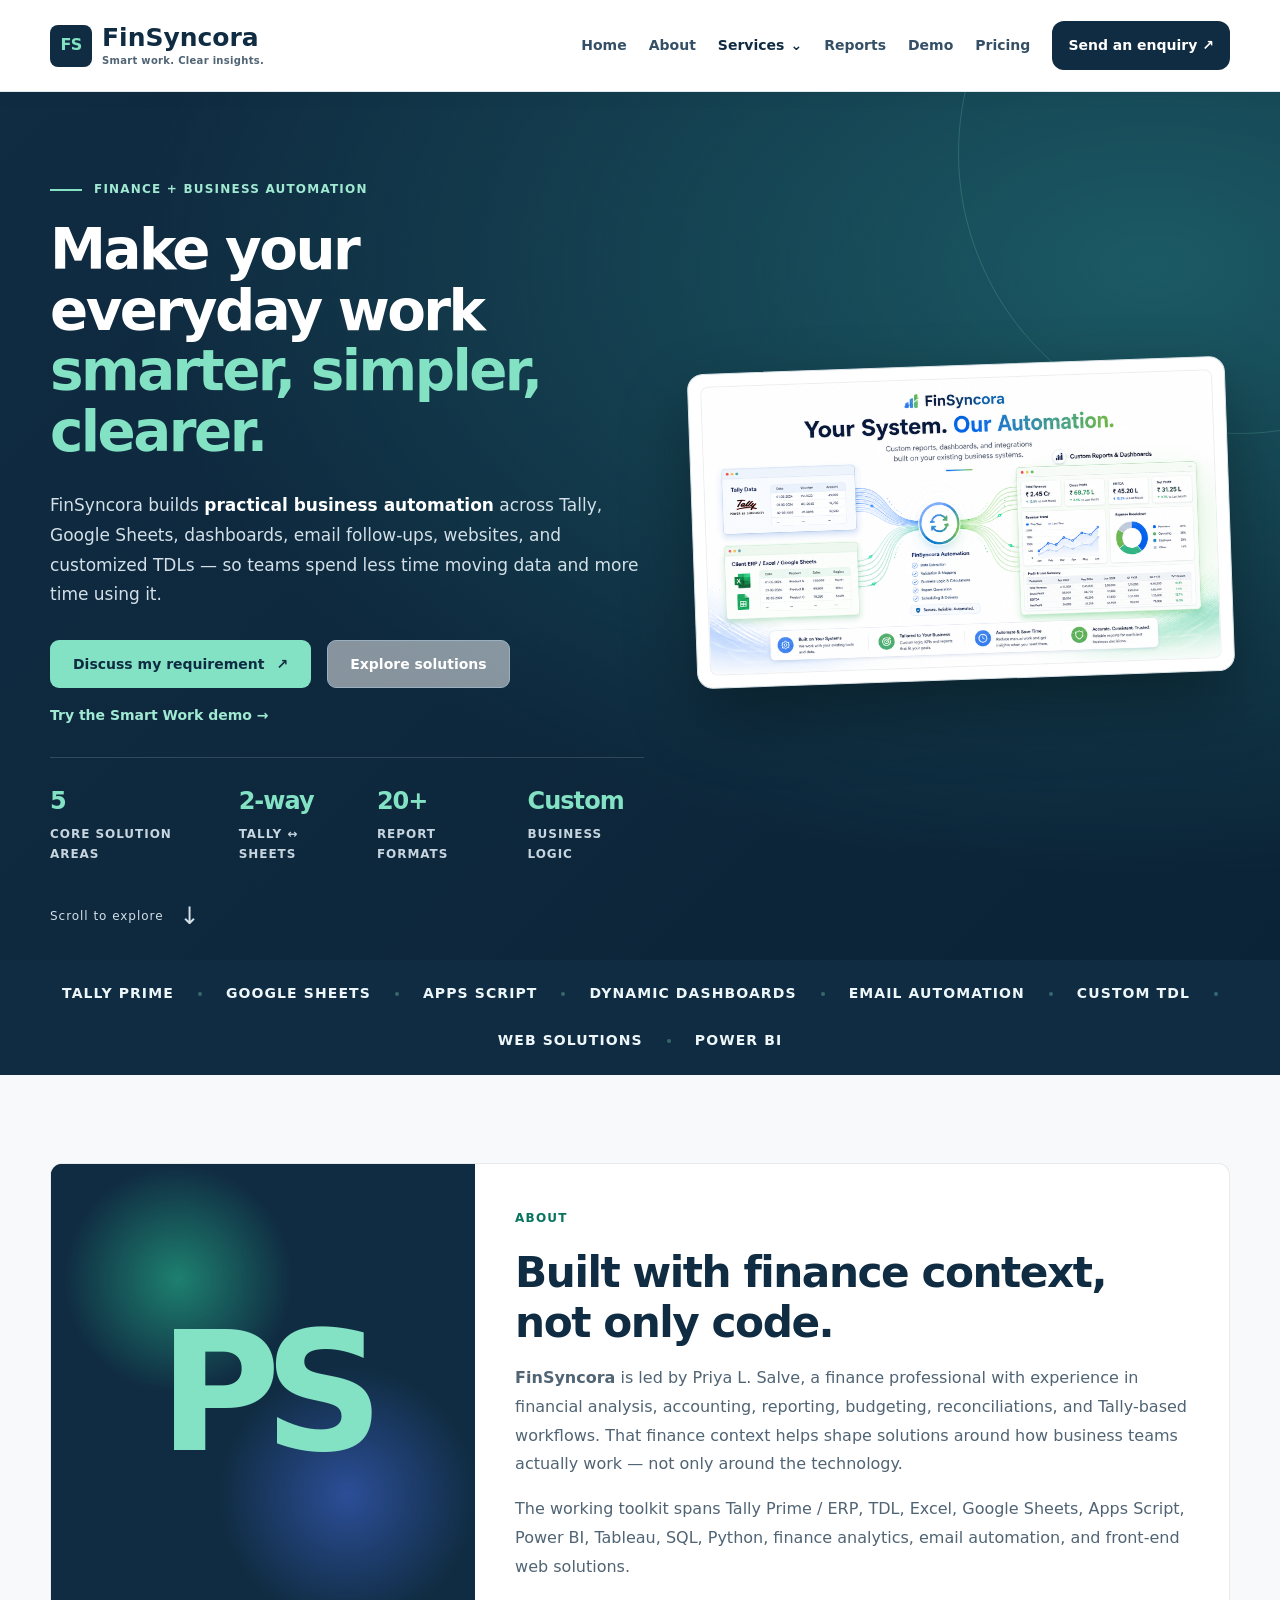
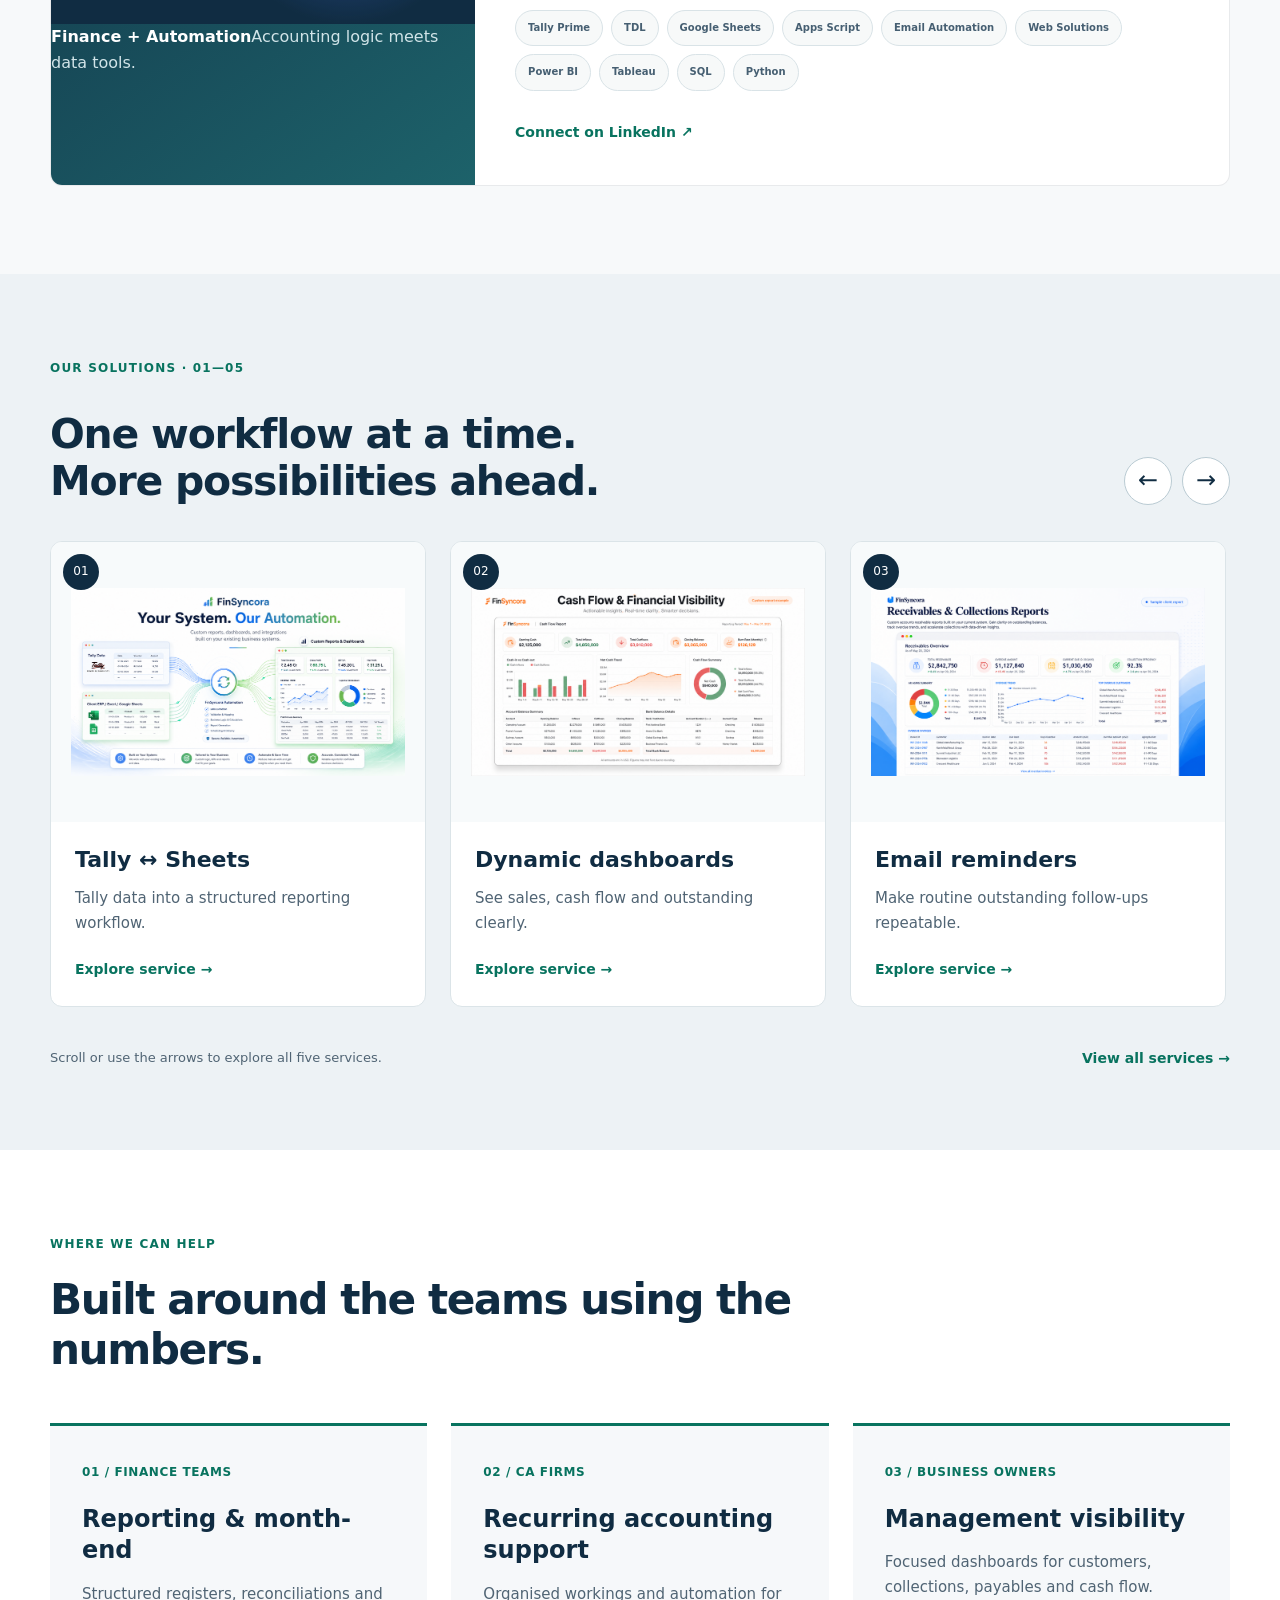
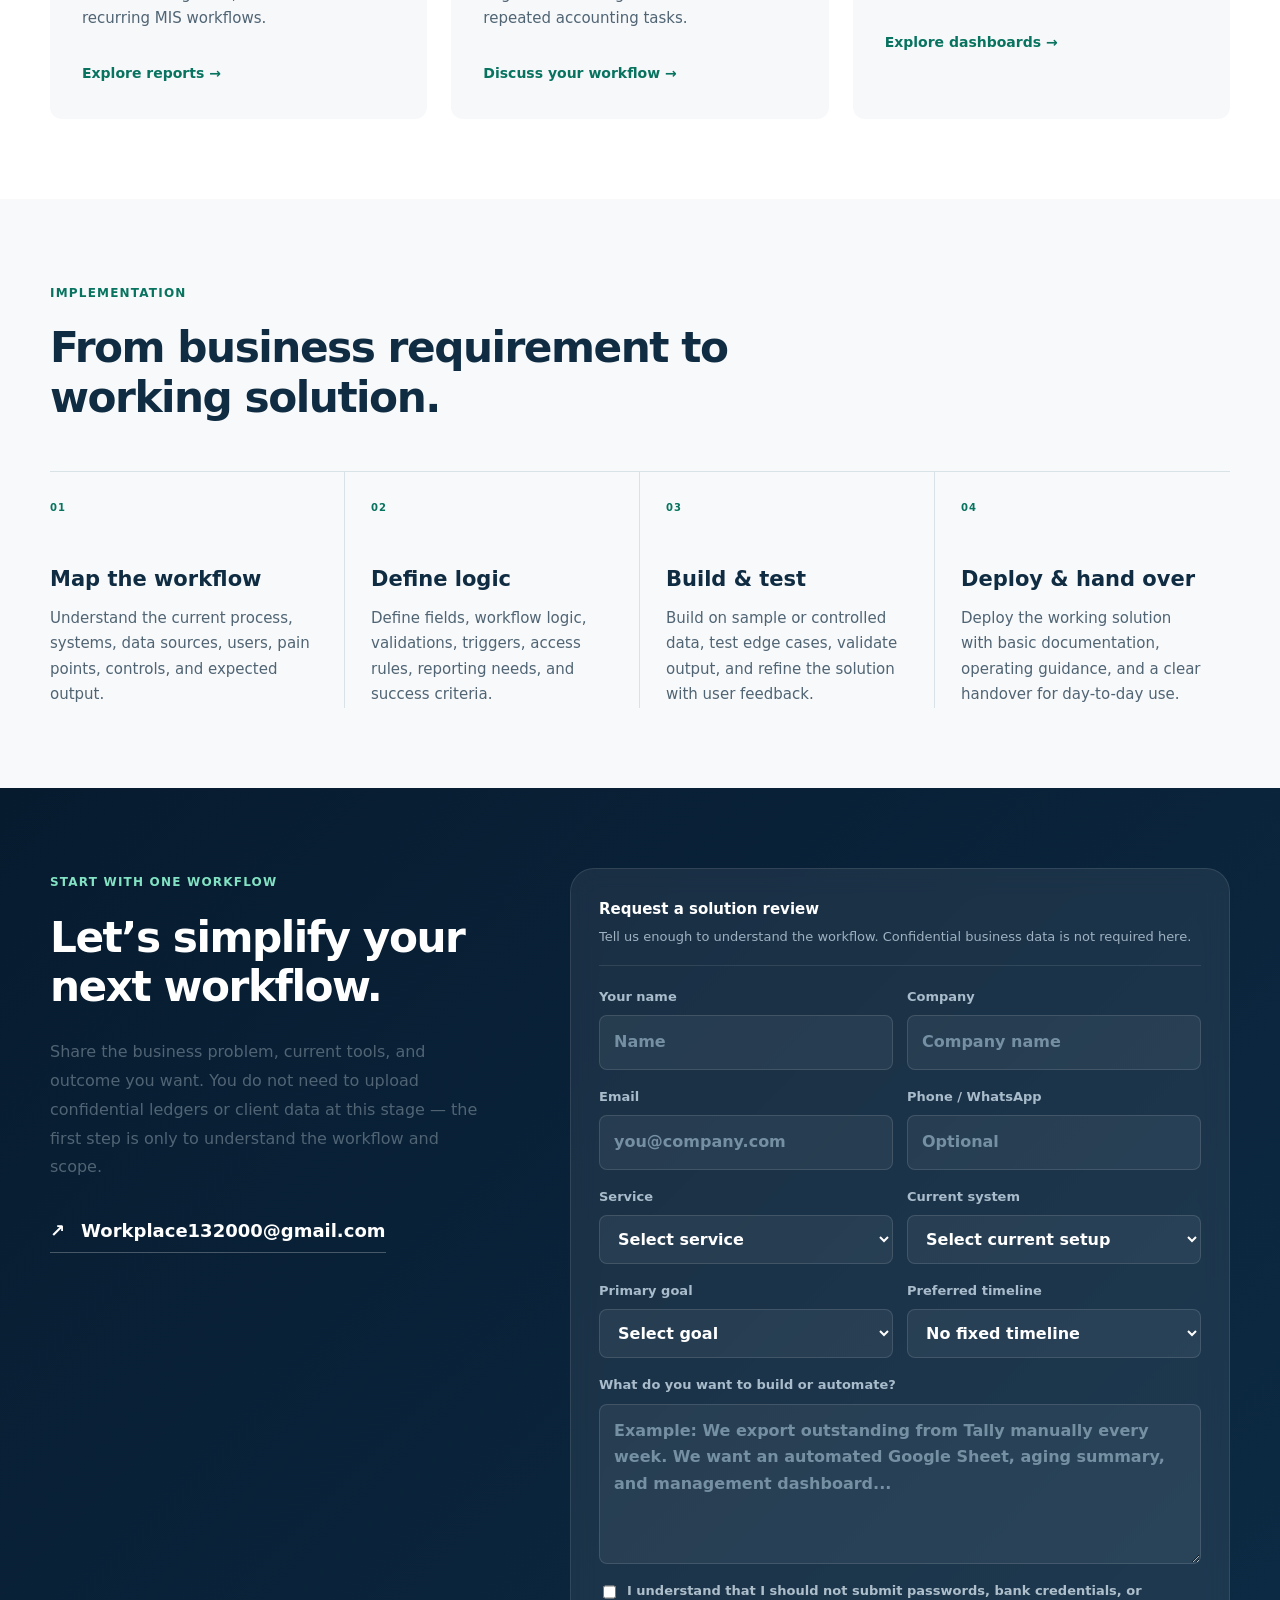
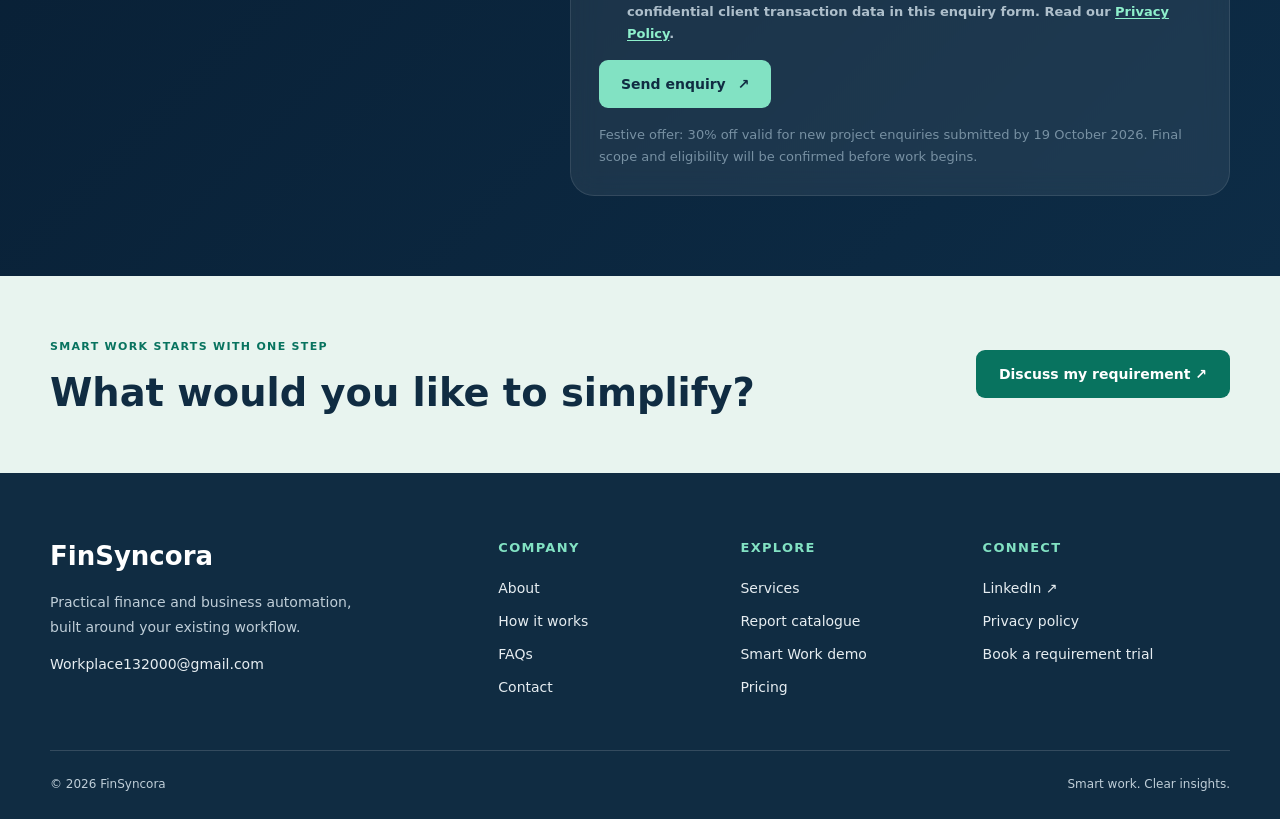
==== commit d83d49fd: "Adapt reference design into multipage Finsyncora site with scrolling and service carousel" ====
--- a/index.html
+++ b/index.html
@@ -5,7 +5,7 @@
   <meta name="viewport" content="width=device-width, initial-scale=1.0" />
   <meta name="description" content="FinSyncora provides Tally and Google Sheets integration, automated financial reports, dynamic dashboards, email follow-ups, website generation, customized TDL solutions, and practical business automation built on existing systems." />
   <meta name="theme-color" content="#091b2e" />
-  <meta property="og:title" content="FinSyncora | Business Solutions & Automation Services" />
+  <meta property="og:title" content="Business Automation & Finance Reporting | FinSyncora" />
   <meta property="og:description" content="Automate business workflows with Tally ↔ Google Sheets integration, dynamic dashboards, email reminders, website solutions, customized TDLs, and reporting automation." />
   <link rel="canonical" href="https://finsyncora.com/" />
   <meta property="og:url" content="https://finsyncora.com/" />
@@ -20,16 +20,13 @@
   <script type="application/ld+json">
   {"@context":"https://schema.org","@type":"ProfessionalService","name":"FinSyncora","url":"https://finsyncora.com/","email":"Workplace132000@gmail.com","description":"Business automation services including Tally and Google Sheets integration, dynamic dashboards, automated reports, email follow-ups, websites, and customized TDL solutions.","sameAs":["https://www.linkedin.com/in/priya-s-043b23216"],"areaServed":"India"}
   </script>
-  <title>FinSyncora | Business Solutions & Automation Services</title>
+  <title>Business Automation & Finance Reporting | FinSyncora</title>
   <link rel="icon" href="favicon.svg" type="image/svg+xml" />
   <link rel="stylesheet" href="styles.css?v=20261013-professional" />
-<link rel="stylesheet" href="professional.css?v=20261013" />
+<link rel="stylesheet" href="professional.css?v=20261013-design2" />
+<link rel="stylesheet" href="reference.css?v=20261013-design2" />
 </head>
-<body>
-<a class="skip-link" href="#main-content">Skip to content</a>
-  <div class="page-noise" aria-hidden="true"></div>
-
-  <aside class="festive-offer" id="festiveOffer" aria-label="2026 festive offer">
+<body><a class="skip-link" href="#main-content">Skip to content</a><aside class="festive-offer" id="festiveOffer" aria-label="2026 festive offer">
     <div class="festive-offer__glow" aria-hidden="true"></div>
     <div class="festive-offer__copy">
       <span class="festive-offer__eyebrow">2026 Festive Season Offer</span>
@@ -42,26 +39,14 @@
       <span class="festive-offer__countdown" id="offerCountdown" aria-live="polite"></span>
     </div>
     <button class="festive-offer__close" id="closeFestiveOffer" type="button" aria-label="Dismiss festive offer">×</button>
-  </aside>
-
-  <header class="site-header" id="top">
-    <a class="brand" href="#top" aria-label="FinSyncora home">
-      <span class="brand-mark">FS</span>
-      <span class="brand-copy"><strong>FinSyncora</strong><small>Business Automation</small></span>
-    </a>
-    <button class="menu-toggle" aria-controls="main-navigation" aria-label="Open navigation" aria-expanded="false"><span></span><span></span><span></span></button>
-    <nav class="nav" id="main-navigation" aria-label="Main navigation"><a href="#top">Home</a><a href="#services">Services</a><a href="#integrations">Reports</a><a href="#process">How it works</a><a href="#pricing">Pricing</a><a href="#about">About</a><a href="#faq">FAQs</a><a class="nav-cta" href="#contact">Contact</a></nav>
-  </header>
-
-  <main id="main-content" tabindex="-1">
-    <section class="hero section-shell">
+  </aside><header class="site-header" id="top"><a class="brand" href="index.html" aria-label="FinSyncora home"><span class="brand-mark">FS</span><span class="brand-copy"><strong>FinSyncora</strong><small>Smart work. Clear insights.</small></span></a><button class="menu-toggle" aria-controls="main-navigation" aria-label="Open navigation" aria-expanded="false"><span></span><span></span><span></span></button><nav class="nav" id="main-navigation" aria-label="Main navigation"><a href="index.html" aria-current="page">Home</a><a href="about.html">About</a><details class="nav-dropdown"><summary>Services <span aria-hidden="true">⌄</span></summary><div class="dropdown-panel"><a href="services.html">All services →</a><a href="services.html#solution-tally-sheets">Tally ↔ Sheets</a><a href="services.html#solution-dashboards">Dynamic dashboards</a><a href="services.html#solution-reminders">Email reminders</a><a href="services.html#solution-websites">Business websites</a><a href="services.html#solution-tdl">Custom TDL</a></div></details><a href="reports.html">Reports</a><a href="smart-work/">Demo</a><a href="pricing.html">Pricing</a><a class="nav-cta" href="contact.html">Send an enquiry ↗</a></nav></header><div class="scroll-progress" aria-hidden="true"></div><main id="main-content" tabindex="-1">    <section class="hero reference-hero">
       <div class="hero-copy reveal">
-        <div class="eyebrow"><span class="live-dot"></span> Business Solutions + Automation</div>
-        <h1>Connect your systems.<br /><span class="gradient-text">Automate the busywork.</span></h1>
+        <div class="eyebrow">FINANCE + BUSINESS AUTOMATION</div>
+        <h1>Make your everyday work<br /><span class="gradient-text">smarter, simpler, clearer.</span></h1>
         <p class="hero-lead">FinSyncora builds <strong>practical business automation</strong> across Tally, Google Sheets, dashboards, email follow-ups, websites, and customized TDLs — so teams spend less time moving data and more time using it.</p>
         <div class="hero-actions">
           <a class="btn btn-primary" href="#contact">Discuss my requirement <span>↗</span></a>
-          <a class="btn btn-ghost" href="#services">Explore solutions</a><a class="text-link" href="smart-work/">Try the Smart Work demo →</a>
+          <a class="btn btn-ghost" href="services.html#services">Explore solutions</a><a class="text-link" href="smart-work/">Try the Smart Work demo →</a>
         </div>
         <div class="hero-proof" aria-label="Service highlights">
           <div><strong>5</strong><span>core solution areas</span></div>
@@ -76,299 +61,11 @@
           <img src="automation-overview.png" alt="FinSyncora custom automation built on existing client systems" class="hero-visual-image" fetchpriority="high" decoding="async" />
         </div>
       </div>
-    </section>
-
-    <section class="trust-strip" aria-label="Tools and capabilities">
+    <a class="hero-scroll" href="#about"><span>Scroll to explore</span><span aria-hidden="true">↓</span></a></section>    <section class="trust-strip" aria-label="Tools and capabilities">
       <div class="trust-track">
         <span>Tally Prime</span><i></i><span>Google Sheets</span><i></i><span>Apps Script</span><i></i><span>Dynamic Dashboards</span><i></i><span>Email Automation</span><i></i><span>Custom TDL</span><i></i><span>Web Solutions</span><i></i><span>Power BI</span>
       </div>
-    </section>
-
-    <section id="services" class="services-section section-space">
-      <div class="section-shell">
-        <div class="section-heading reveal">
-          <div class="eyebrow">Business solutions</div>
-          <h2>Practical solutions for your everyday business workflows.</h2>
-          <p>Select a service below to see what it does, why it matters, and the business value it can create.</p>
-        </div>
-
-        <div class="solution-tabs reveal" data-solution-tabs>
-          <div class="solution-tab-list" role="tablist" aria-label="Business automation services">
-            <button class="solution-tab-btn active" id="tab-tally-sheets" data-solution-tab="tally-sheets" role="tab" aria-controls="solution-tally-sheets" aria-selected="true"><span>01</span>Tally ↔ Sheets</button>
-            <button class="solution-tab-btn" id="tab-dashboards" data-solution-tab="dashboards" role="tab" aria-controls="solution-dashboards" aria-selected="false"><span>02</span>Dynamic Dashboards</button>
-            <button class="solution-tab-btn" id="tab-reminders" data-solution-tab="reminders" role="tab" aria-controls="solution-reminders" aria-selected="false"><span>03</span>Email Reminders</button>
-            <button class="solution-tab-btn" id="tab-websites" data-solution-tab="websites" role="tab" aria-controls="solution-websites" aria-selected="false"><span>04</span>Website Generation</button>
-            <button class="solution-tab-btn" id="tab-tdl" data-solution-tab="tdl" role="tab" aria-controls="solution-tdl" aria-selected="false"><span>05</span>Customized TDLs</button>
-          </div>
-
-          <div class="solution-tab-panels">
-            <article class="solution-panel active" id="solution-tally-sheets" data-solution-panel="tally-sheets" role="tabpanel" aria-labelledby="tab-tally-sheets" tabindex="0">
-              <div class="solution-panel-head">
-                <div><span class="solution-kicker">Accounting data integration</span><h3>Tally to Google Sheets Integration</h3><p>Transform your accounting workflow by automatically syncing financial data into flexible, collaborative Google Sheets — with bi-directional capability where required.</p></div>
-                <div class="solution-symbol">↔</div>
-              </div>
-              <div class="solution-info-grid">
-                <div class="solution-block"><h4>Key Features</h4><ul><li><strong>Automated Data Sync:</strong> Reduce manual entry, copy-pasting, and repeated exports.</li><li><strong>Bi-Directional Capability:</strong> Extract ledgers, stock, and vouchers to Sheets or prepare approved entries for Tally.</li><li><strong>Custom Field Mapping:</strong> Align vouchers, items, cost centers, taxes, and masters to defined sheet columns.</li></ul></div>
-                <div class="solution-block importance"><h4>Why it matters</h4><p>Accounting data locked inside desktop workflows can slow decision-making. A cloud reporting layer gives sales, operations, and finance teams faster access to current numbers without giving everyone direct access to the main Tally application.</p></div>
-                <div class="solution-block benefits"><h4>Key Benefits</h4><ul><li><strong>Time & Cost Savings:</strong> Reduce repetitive handling and typing errors.</li><li><strong>Real-Time Visibility:</strong> Improve access to cash flow, stock, outstanding, and voucher status.</li><li><strong>Enhanced Collaboration:</strong> Let multiple departments analyze structured data simultaneously.</li></ul></div>
-              </div>
-              <div class="solution-actions"><a class="btn btn-primary service-choice" href="#contact" data-service-choice="Tally ↔ Google Sheets Integration">Discuss this integration <span>↗</span></a><a class="text-link" href="#integrations">View Tally report catalogue →</a></div>
-            </article>
-
-            <article class="solution-panel" id="solution-dashboards" data-solution-panel="dashboards" role="tabpanel" aria-labelledby="tab-dashboards" tabindex="0" hidden>
-              <div class="solution-panel-head"><div><span class="solution-kicker">Business intelligence</span><h3>Dynamic Dashboards</h3><p>Turn raw transactional data into interactive visual insights that help management identify trends, risks, and priorities faster.</p></div><div class="solution-symbol">▥</div></div>
-              <div class="solution-info-grid">
-                <div class="solution-block"><h4>Key Features</h4><ul><li><strong>Interactive Filtering:</strong> Slice information by date, region, product category, salesperson, ledger, or customer.</li><li><strong>Multi-Source Aggregation:</strong> Combine Tally, Google Sheets, CRM, and web-platform data into one view.</li><li><strong>KPI Monitoring:</strong> Track revenue growth, margins, inventory turnover, receivables, payables, and other business indicators.</li></ul></div>
-                <div class="solution-block importance"><h4>Why it matters</h4><p>Long tabular reports can hide trends and warning signs. Dynamic dashboards translate complex financial and operational metrics into clear visual patterns that are easier to review during day-to-day decisions and management meetings.</p></div>
-                <div class="solution-block benefits"><h4>Key Benefits</h4><ul><li><strong>Data-Driven Decisions:</strong> Identify strong customers, products, regions, and changing sales patterns quickly.</li><li><strong>Early Risk Identification:</strong> Surface overdue receivables, liabilities, stock issues, or cash-flow pressure earlier.</li><li><strong>Streamlined Meetings:</strong> Replace multiple sheets with focused KPIs and drill-down views.</li></ul></div>
-              </div>
-              <div class="solution-actions"><a class="btn btn-primary service-choice" href="#contact" data-service-choice="Dynamic Dashboards">Build my dashboard <span>↗</span></a><a class="text-link" href="#insights">See visual previews →</a></div>
-            </article>
-
-            <article class="solution-panel" id="solution-reminders" data-solution-panel="reminders" role="tabpanel" aria-labelledby="tab-reminders" tabindex="0" hidden>
-              <div class="solution-panel-head"><div><span class="solution-kicker">Collections + customer communication</span><h3>Auto Reminders via Email</h3><p>Automate order updates and outstanding follow-ups so routine communication happens consistently without depending on manual reminders.</p></div><div class="solution-symbol">✉</div></div>
-              <div class="solution-info-grid">
-                <div class="solution-block"><h4>Key Features</h4><ul><li><strong>Scheduled Outstanding Alerts:</strong> Send ledger balances, due dates, invoice references, and payment instructions to overdue customers.</li><li><strong>Order Status Notifications:</strong> Keep buyers updated from order booking through dispatch.</li><li><strong>Customizable Templates:</strong> Use dynamic tags for customer name, invoice number, due date, amount, salesperson, or order status.</li></ul></div>
-                <div class="solution-block importance"><h4>Why it matters</h4><p>Manual follow-ups consume administrative time and are easy to miss during busy periods. Automated notifications create a consistent communication rhythm for collections and order tracking.</p></div>
-                <div class="solution-block benefits"><h4>Key Benefits</h4><ul><li><strong>Faster Collections:</strong> Timely reminders support a more disciplined receivables process.</li><li><strong>Lower Administrative Load:</strong> Reduce repetitive follow-up work for sales and accounts teams.</li><li><strong>Better Customer Experience:</strong> Keep customers informed with structured, professional updates.</li></ul></div>
-              </div>
-              <div class="solution-actions"><a class="btn btn-primary service-choice" href="#contact" data-service-choice="Auto Email Reminders">Automate my follow-ups <span>↗</span></a></div>
-            </article>
-
-            <article class="solution-panel" id="solution-websites" data-solution-panel="websites" role="tabpanel" aria-labelledby="tab-websites" tabindex="0" hidden>
-              <div class="solution-panel-head"><div><span class="solution-kicker">Digital presence + lead capture</span><h3>Website Generation</h3><p>Establish a fast, modern, professional web presence designed to explain your offering clearly and capture incoming enquiries.</p></div><div class="solution-symbol">⌘</div></div>
-              <div class="solution-info-grid">
-                <div class="solution-block"><h4>Key Features</h4><ul><li><strong>Custom Responsive Design:</strong> Optimized for desktop, tablet, and mobile screens.</li><li><strong>Lead Capture & Integration:</strong> Send enquiries into Google Sheets, CRM workflows, email, or messaging platforms.</li><li><strong>SEO & Speed Structure:</strong> Build with clean page structure, metadata, and performance-conscious front-end practices.</li></ul></div>
-                <div class="solution-block importance"><h4>Why it matters</h4><p>Your website is often the first place a potential customer evaluates the business. A clear, structured web presence helps communicate credibility, services, proof, and the next action to take.</p></div>
-                <div class="solution-block benefits"><h4>Key Benefits</h4><ul><li><strong>24/7 Digital Storefront:</strong> Present products, services, and value propositions continuously.</li><li><strong>More Lead Opportunities:</strong> Use focused calls-to-action and forms to capture qualified enquiries.</li><li><strong>Brand Credibility:</strong> Present a consistent and professional digital identity.</li></ul></div>
-              </div>
-              <div class="solution-actions"><a class="btn btn-primary service-choice" href="#contact" data-service-choice="Website Generation">Plan my website <span>↗</span></a></div>
-            </article>
-
-            <article class="solution-panel" id="solution-tdl" data-solution-panel="tdl" role="tabpanel" aria-labelledby="tab-tdl" tabindex="0" hidden>
-              <div class="solution-panel-head"><div><span class="solution-kicker">Tally customization</span><h3>Customized TDLs</h3><p>Tailor Tally Prime around your operational requirements with custom modules, entry controls, validations, and specialized business reports.</p></div><div class="solution-symbol">{ }</div></div>
-              <div class="solution-info-grid">
-                <div class="solution-block"><h4>Key Features</h4><ul><li><strong>Custom Entry Modules:</strong> Modify voucher layouts, add mandatory fields, or enforce input rules.</li><li><strong>Specialized Reports:</strong> Create business-specific financial and operational views beyond standard reports.</li><li><strong>Security & Controls:</strong> Add role restrictions, approval logic, validation rules, and audit-oriented controls.</li></ul></div>
-                <div class="solution-block importance"><h4>Why it matters</h4><p>Standard Tally configurations do not always match the exact processes of manufacturing, trading, or service businesses. TDL customization can adapt Tally around operational workflows instead of forcing teams into repeated manual workarounds.</p></div>
-                <div class="solution-block benefits"><h4>Key Benefits</h4><ul><li><strong>Better Process Fit:</strong> Align Tally behavior with your internal procedures.</li><li><strong>Stronger Internal Controls:</strong> Restrict edits, validate entries, and protect sensitive master data.</li><li><strong>Maximize Existing Tally Use:</strong> Extend your current Tally setup before adding unnecessary secondary software.</li></ul></div>
-              </div>
-              <div class="solution-actions"><a class="btn btn-primary service-choice" href="#contact" data-service-choice="Customized TDLs">Discuss a TDL requirement <span>↗</span></a></div>
-            </article>
-          </div>
-        </div>
-
-        <div class="solution-overview-grid reveal">
-          <article><span>01</span><strong>Tally ↔ Sheets</strong><small>Sync, validation & reporting</small></article>
-          <article><span>02</span><strong>Dashboards</strong><small>KPIs, trends & drill-downs</small></article>
-          <article><span>03</span><strong>Email Automation</strong><small>Outstanding & order follow-ups</small></article>
-          <article><span>04</span><strong>Websites</strong><small>Presence & lead capture</small></article>
-          <article><span>05</span><strong>Custom TDL</strong><small>Controls, screens & reports</small></article>
-        </div>
-      </div>
-    </section>
-
-    <section id="why-automate" class="problem-section section-space">
-      <div class="section-shell">
-        <div class="section-heading split-heading reveal">
-          <div><div class="eyebrow">Why automate</div><h2>Less copy-paste. More control.</h2></div>
-          <p>Manual finance reporting often means repeated exports, formulas, follow-ups, and version confusion. Automation creates a repeatable data flow, while dashboards turn that structured data into information management can actually review and act on.</p>
-        </div>
-        <div class="before-after-grid">
-          <article class="before-card reveal">
-            <div class="ba-label muted-label">Before</div>
-            <h3>Reporting depends on manual effort</h3>
-            <ul><li>Repeated Tally exports</li><li>Copy-paste into multiple sheets</li><li>Formula errors and stale versions</li><li>Delayed receivable/payable visibility</li><li>Management asks for the same report again</li></ul>
-          </article>
-          <div class="transform-arrow reveal delay-1" aria-hidden="true"><span>→</span><small>Automate</small></div>
-          <article class="after-card reveal delay-2">
-            <div class="ba-label">After</div>
-            <h3>One structured finance data flow</h3>
-            <ul><li>Scheduled or on-demand sync</li><li>Standardized registers and masters</li><li>Validation and exception logs</li><li>Always-ready dashboards</li><li>Faster drill-down by customer, month or ledger</li></ul>
-          </article>
-        </div>
-      </div>
-    </section>
-
-    <section id="integrations" class="integrations-section section-space">
-      <div class="section-shell">
-        <div class="section-heading light reveal">
-          <div class="eyebrow">Report catalogue</div>
-          <h2>One finance data layer. Many useful reports.</h2>
-          <p>Start with the reports you need now, then expand the same automation layer as requirements grow. A real anonymized implementation reviewed for this portfolio includes master, voucher, outstanding, collection, purchase, payment, aging, trial balance, and balance sheet outputs.</p>
-        </div>
-        <div class="integration-tabs reveal">
-          <div class="tab-buttons" role="tablist" aria-label="Integration report categories">
-            <button class="tab-btn active" data-tab="sales" role="tab" id="report-tab-sales" aria-controls="sales" aria-selected="true">Sales & Receivables</button>
-            <button class="tab-btn" data-tab="purchase" role="tab" id="report-tab-purchase" aria-controls="purchase" aria-selected="false">Purchases & Payables</button>
-            <button class="tab-btn" data-tab="finance" role="tab" id="report-tab-finance" aria-controls="finance" aria-selected="false">Finance & Banking</button>
-            <button class="tab-btn" data-tab="system" role="tab" id="report-tab-system" aria-controls="system" aria-selected="false">Masters & Sync</button>
-          </div>
-          <div class="tab-panel active" id="sales" role="tabpanel" aria-labelledby="report-tab-sales" tabindex="0"><div class="report-grid"><span>Sales Register</span><span>Credit Note Register</span><span>Receipt Register</span><span>Client Report</span><span>OS Format</span><span>Collection Summary (Monthly)</span></div></div>
-          <div class="tab-panel" id="purchase" role="tabpanel" aria-labelledby="report-tab-purchase" tabindex="0" hidden><div class="report-grid"><span>Purchase Register</span><span>Creditors Outstanding</span><span>Payables Aging Summary</span><span>Payment by Credit Term</span><span>Payment by Aging</span><span>Payment Register</span><span>Payment Summary</span><span>Payment by Month</span></div></div>
-          <div class="tab-panel" id="finance" role="tabpanel" aria-labelledby="report-tab-finance" tabindex="0" hidden><div class="report-grid"><span>Bank Account Summary</span><span>Expense Summary</span><span>Loans</span><span>Trial Balance</span><span>Balance Sheet</span><span>Custom MIS Reports</span></div></div>
-          <div class="tab-panel" id="system" role="tabpanel" aria-labelledby="report-tab-system" tabindex="0" hidden><div class="report-grid"><span>Address Book</span><span>Sync Log</span><span>Custom Masters</span><span>Data Validation</span><span>Company-wise Reports</span><span>Period-wise Reports</span></div></div>
-        </div>
-      </div>
-    </section>
-
-    <section id="insights" class="preview-section section-space">
-      <div class="section-shell">
-        <div class="section-heading reveal">
-          <div class="eyebrow">Visual preview</div>
-          <h2>See how your custom reports and dashboards can look.</h2>
-          <p>These are sample custom-report concepts. Your final reports can be built on your existing Tally, Excel, Google Sheets, ERP, and business data with your own KPIs, company names, filters, and reporting formats.</p>
-        </div>
-        <div class="dashboard-picture-grid">
-          <figure class="dashboard-picture reveal">
-            <img loading="lazy" src="sales-report.png" loading="lazy" decoding="async" alt="Sample custom Sales report and analysis preview" loading="lazy" />
-            <figcaption><strong>Sales Reports & Analysis</strong><span>Sales trend, customer contribution, order value and performance KPIs.</span></figcaption>
-          </figure>
-          <figure class="dashboard-picture reveal delay-1">
-            <img loading="lazy" src="receivables-report.png" loading="lazy" decoding="async" alt="Sample custom Receivables and Collections report preview" loading="lazy" />
-            <figcaption><strong>Receivables & Collections</strong><span>Outstanding, overdue customers, aging buckets and collection visibility.</span></figcaption>
-          </figure>
-          <figure class="dashboard-picture reveal delay-2">
-            <img loading="lazy" src="payables-report.png" loading="lazy" decoding="async" alt="Sample custom Payables and Vendor report preview" loading="lazy" />
-            <figcaption><strong>Payables & Vendor Reports</strong><span>Vendor dues, aging, upcoming commitments and payment planning.</span></figcaption>
-          </figure>
-          <figure class="dashboard-picture reveal delay-3">
-            <img loading="lazy" src="cashflow-report.png" loading="lazy" decoding="async" alt="Sample custom Cash Flow and Financial Visibility report preview" loading="lazy" />
-            <figcaption><strong>Cash Flow & Financial Visibility</strong><span>Cash in, cash out, bank balances, inflows, outflows and liquidity trend.</span></figcaption>
-          </figure>
-        </div>
-        <p class="preview-note reveal"><strong>Privacy first:</strong> preview images are illustrative concepts. No live client dashboard, company name, product name, ledger value, or confidential client record is published on this website.</p>
-      </div>
-    </section>
-
-    <section id="process" class="process-section section-space">
-      <div class="section-shell">
-        <div class="section-heading reveal"><div class="eyebrow">Implementation</div><h2>From business requirement to working solution.</h2></div>
-        <div class="process-grid">
-          <article class="process-step reveal"><span>01</span><h3>Map the workflow</h3><p>Understand the current process, systems, data sources, users, pain points, controls, and expected output.</p></article>
-          <article class="process-step reveal delay-1"><span>02</span><h3>Define logic</h3><p>Define fields, workflow logic, validations, triggers, access rules, reporting needs, and success criteria.</p></article>
-          <article class="process-step reveal delay-2"><span>03</span><h3>Build & test</h3><p>Build on sample or controlled data, test edge cases, validate output, and refine the solution with user feedback.</p></article>
-          <article class="process-step reveal delay-3"><span>04</span><h3>Deploy & hand over</h3><p>Deploy the working solution with basic documentation, operating guidance, and a clear handover for day-to-day use.</p></article>
-        </div>
-      </div>
-    </section>
-
-    <section id="case-studies" class="case-study-section section-space">
-      <div class="section-shell">
-        <div class="section-heading split-heading reveal">
-          <div>
-            <div class="eyebrow">Anonymized project outcomes</div>
-            <h2>Real workflow patterns. Client identity kept private.</h2>
-          </div>
-          <p>These summaries are based on implemented reporting and automation work. Client names, product names, identifiers, links, and financial values are intentionally omitted or generalized. They are outcome summaries, not direct client quotations.</p>
-        </div>
-
-        <div class="case-study-grid">
-          <article class="case-card reveal">
-            <div class="case-top"><span class="case-id">CASE 01</span><span class="case-tag">Tally reporting automation</span></div>
-            <h3>Anonymized Client A · Trading / Distribution</h3>
-            <p class="case-summary">A reporting layer was structured around accounting data so recurring registers and management reports could be accessed from Google Sheets instead of being prepared separately each time.</p>
-            <div class="case-ba">
-              <div class="case-before"><small>Before</small><strong>Repeated exports + separate report preparation</strong><ul><li>Registers prepared individually</li><li>Outstanding and collections required repeated handling</li><li>Financial views lived in separate workflows</li></ul></div>
-              <div class="case-after"><small>After</small><strong>One organized reporting layer</strong><ul><li>Master, voucher, report, and financial-statement outputs</li><li>Sales, collections, purchase, payment, aging, trial balance and balance sheet views</li><li>Consistent structure for recurring management use</li></ul></div>
-            </div>
-            <div class="case-proof"><strong>13 report/master outputs</strong><span>represented in the anonymized reporting workbook reviewed for this portfolio.</span></div>
-          </article>
-
-          <article class="case-card reveal delay-1">
-            <div class="case-top"><span class="case-id">CASE 02</span><span class="case-tag">Dashboard + MIS</span></div>
-            <h3>Anonymized Client B · Management Reporting</h3>
-            <p class="case-summary">Operational and finance information was converted into management-friendly views designed to surface trends, outstanding positions, collections, and performance indicators without exposing the underlying client dataset publicly.</p>
-            <div class="case-ba">
-              <div class="case-before"><small>Before</small><strong>Long tables and fragmented review</strong><ul><li>Multiple sheets reviewed separately</li><li>Trends were harder to spot quickly</li><li>Management review depended on manual summarization</li></ul></div>
-              <div class="case-after"><small>After</small><strong>Focused visual review</strong><ul><li>KPI-oriented summary views</li><li>Filters and period-based analysis where required</li><li>Faster drill-down into the areas needing attention</li></ul></div>
-            </div>
-            <div class="case-proof"><strong>Built on existing systems</strong><span>No requirement to purchase a separate FinSyncora software product.</span></div>
-          </article>
-
-          <article class="case-card reveal delay-2">
-            <div class="case-top"><span class="case-id">CASE 03</span><span class="case-tag">Automated reporting workflow</span></div>
-            <h3>Anonymized Client C · Finance & Operations</h3>
-            <p class="case-summary">Recurring report logic and communication workflows were designed around the client's existing data environment, reducing the need to manually rebuild the same output for each reporting cycle.</p>
-            <div class="case-ba">
-              <div class="case-before"><small>Before</small><strong>Person-dependent recurring tasks</strong><ul><li>Reports prepared on request</li><li>Follow-ups could depend on manual reminders</li><li>Different versions could circulate</li></ul></div>
-              <div class="case-after"><small>After</small><strong>Repeatable workflow logic</strong><ul><li>Scheduled or on-demand report preparation</li><li>Structured output and reusable business logic</li><li>Automation can extend into reminders and delivery</li></ul></div>
-            </div>
-            <div class="case-proof"><strong>Private demo available</strong><span>Live client links and confidential data are not published.</span></div>
-          </article>
-        </div>
-
-        <div class="testimonial-wrap reveal">
-          <div class="testimonial-heading">
-            <span>Representative client-outcome summaries</span>
-            <h3>What businesses typically value after implementation</h3>
-            <p>These are anonymized summaries of the value created by this type of work, not verbatim client quotes.</p>
-          </div>
-          <div class="testimonial-grid">
-            <blockquote><p>“Recurring reporting becomes a structured process instead of starting again from exports and copy-paste.”</p><footer>— Anonymized reporting implementation</footer></blockquote>
-            <blockquote><p>“Management gets a clearer view of receivables, payables, sales and cash-flow priorities from the data already available.”</p><footer>— Anonymized dashboard implementation</footer></blockquote>
-            <blockquote><p>“The solution works around the existing Tally and spreadsheet workflow instead of forcing the team onto another software platform.”</p><footer>— Anonymized integration implementation</footer></blockquote>
-          </div>
-          <div class="privacy-proof"><span>🔒</span><div><strong>Client confidentiality by design</strong><p>Public portfolio content uses anonymized labels and illustrative data. Actual company names, product names, transaction values, customer/vendor names, and private dashboard links remain confidential.</p></div></div>
-        </div>
-      </div>
-    </section>
-
-    <section id="work" class="work-section section-space">
-      <div class="section-shell">
-        <div class="section-heading reveal">
-          <div class="eyebrow">Sample output formats</div>
-          <h2>See the style without exposing a client's live data.</h2>
-          <p>These visuals use illustrative information so prospective clients can understand the reporting possibilities while actual customer names, products, balances, and private links stay confidential.</p>
-        </div>
-        <div class="work-grid visual-only-grid">
-          <article class="work-card reveal"><div class="work-preview"><img loading="lazy" src="sales-report.png" loading="lazy" decoding="async" alt="Sample Sales report preview" loading="lazy" /><span class="work-index">01</span></div><div class="work-copy"><small>Visual Preview</small><h3>Sales & Collection Reporting</h3><span>Sample custom report</span></div></article>
-          <article class="work-card reveal delay-1"><div class="work-preview"><img loading="lazy" src="receivables-report.png" loading="lazy" decoding="async" alt="Sample Receivables report preview" loading="lazy" /><span class="work-index">02</span></div><div class="work-copy"><small>Visual Preview</small><h3>Receivables & Aging</h3><span>Sample custom report</span></div></article>
-          <article class="work-card reveal delay-2"><div class="work-preview"><img loading="lazy" src="payables-report.png" loading="lazy" decoding="async" alt="Sample Payables report preview" loading="lazy" /><span class="work-index">03</span></div><div class="work-copy"><small>Visual Preview</small><h3>Payables & Vendor Planning</h3><span>Sample custom report</span></div></article>
-          <article class="work-card reveal delay-3"><div class="work-preview"><img loading="lazy" src="cashflow-report.png" loading="lazy" decoding="async" alt="Sample Cash Flow report preview" loading="lazy" /><span class="work-index">04</span></div><div class="work-copy"><small>Visual Preview</small><h3>Cash Flow & Banking</h3><span>Sample custom report</span></div></article>
-        </div>
-      </div>
-    </section>
-
-    <section id="impact" class="impact-section section-space">
-      <div class="section-shell">
-        <div class="section-heading split-heading reveal">
-          <div>
-            <div class="eyebrow">Why automation + dashboards matter</div>
-            <h2>Better information. Clearer decisions.</h2>
-          </div>
-          <p>Automation is not only about saving clicks. It improves consistency, creates a clearer audit trail, reduces dependence on one person, and helps management see what needs attention without rebuilding the same report every day.</p>
-        </div>
-        <div class="impact-grid">
-          <article class="impact-card reveal"><span>01</span><h3>Decision speed</h3><p>Move from waiting for manual report preparation to reviewing structured, current information when a decision is needed.</p></article>
-          <article class="impact-card reveal delay-1"><span>02</span><h3>Data consistency</h3><p>Use repeatable mappings, formulas, validations, and report logic instead of rebuilding files differently each cycle.</p></article>
-          <article class="impact-card reveal delay-2"><span>03</span><h3>Early visibility</h3><p>Bring receivables, payables, collections, sales trends, cash movement, and exceptions into views that are easier to monitor.</p></article>
-          <article class="impact-card reveal"><span>04</span><h3>Lower admin load</h3><p>Reduce repetitive exports, copy-paste, file preparation, recurring emails, and the same management requests being prepared again.</p></article>
-          <article class="impact-card reveal delay-1"><span>05</span><h3>Better collaboration</h3><p>Give authorized teams a reporting layer they can use without requiring everyone to work directly inside the accounting system.</p></article>
-          <article class="impact-card reveal delay-2"><span>06</span><h3>Scalable reporting</h3><p>Start with one workflow, then extend the same structured data layer into additional registers, dashboards, alerts, and management reports.</p></article>
-        </div>
-      </div>
-    </section>
-
-    <section id="pricing" class="pricing-section section-space">
-      <div class="section-shell">
-        <div class="section-heading split-heading reveal">
-          <div><div class="eyebrow">Clear starting prices</div><h2>Start with one workflow. Grow from there.</h2></div>
-          <p>Every business workflow is different. These are transparent starting prices for defined deliverables—final pricing is confirmed after a short requirement review. All prices are exclusive of GST and third-party licence costs.</p>
-        </div>
-        <div class="pricing-note reveal"><span>✦</span><p><strong>Festive offer:</strong> eligible new projects can receive up to 30% off until 19 October 2026. Discount eligibility, final scope, and timeline are confirmed before work begins.</p></div>
-        <div class="pricing-grid">
-          <article class="pricing-card reveal"><span class="pricing-label">Quick win</span><h3>Auto Email Reminders</h3><p class="pricing-price">₹2,000 <small>from</small></p><p>Outstanding, order-status, or recurring email workflow.</p><ul><li>One defined reminder workflow</li><li>Template setup</li><li>Basic handover</li></ul><a class="text-link service-choice" href="#contact" data-service-choice="Auto Email Reminders">Request this package →</a></article>
-          <article class="pricing-card reveal delay-1"><span class="pricing-label">Reporting</span><h3>Sheets Automation & MIS</h3><p class="pricing-price">₹12,000 <small>from</small></p><p>Automated sheets, clean registers, and recurring management reports.</p><ul><li>One data workflow</li><li>Custom report layout</li><li>Validation checks</li></ul><a class="text-link service-choice" href="#contact" data-service-choice="Automated Reports / MIS">Request this package →</a></article>
-          <article class="pricing-card featured reveal delay-2"><span class="pricing-label">Most requested</span><h3>Management Dashboard</h3><p class="pricing-price">₹10,000 <small>from</small></p><p>Focused reporting dashboard for sales, cash flow, payables, or receivables.</p><ul><li>Up to 3 core KPI views</li><li>Business filters & drill-downs</li><li>Review and handover</li></ul><a class="btn btn-primary service-choice" href="#contact" data-service-choice="Dynamic Dashboards">Build my dashboard <span>↗</span></a></article>
-          <article class="pricing-card reveal"><span class="pricing-label">Integration</span><h3>Tally ↔ Google Sheets</h3><p class="pricing-price">₹15,000 <small>from</small></p><p>Structured Tally-to-Google Sheets or Excel sync and reporting layer for your team.</p><ul><li>Defined mappings</li><li>Initial sync workflow</li><li>Exception review</li></ul><a class="text-link service-choice" href="#contact" data-service-choice="Tally ↔ Google Sheets Integration">Discuss integration →</a></article>
-          <article class="pricing-card reveal delay-1"><span class="pricing-label">Customization</span><h3>Custom TDL / Reports</h3><p class="pricing-price">₹500 <small>from</small></p><p>Pricing is based on the requirement—small custom Tally reports, fields, or controls start here.</p><ul><li>One defined customization</li><li>Testing on agreed setup</li><li>Deployment guidance</li></ul><a class="text-link service-choice" href="#contact" data-service-choice="Customized TDLs">Discuss TDL work →</a></article>
-          <article class="pricing-card reveal delay-2"><span class="pricing-label">Digital presence</span><h3>Business Website</h3><p class="pricing-price">₹15,000 <small>from</small></p><p>Professional service website designed to explain your offer and capture leads.</p><ul><li>Up to 5 key pages</li><li>Contact / enquiry setup</li><li>Basic SEO structure</li></ul><a class="text-link service-choice" href="#contact" data-service-choice="Website Generation">Plan my website →</a></article>
-        </div>
-        <div class="pricing-footer reveal"><div><strong>Not sure which package fits?</strong><span>Book a paid requirement trial for ₹1,999. We review one workflow and recommend the right starting solution. Full business automation projects start from ₹50,000 after a discovery call and scope document.</span></div><div class="pricing-footer-actions"><a class="btn btn-primary service-choice" href="trial-payment.html?v=20260908-trial-flow">Book trial ₹1,999 <span>↗</span></a><a class="btn btn-ghost service-choice" href="#contact" data-service-choice="Custom Business Automation">Plan my automation <span>↗</span></a></div></div>
-      </div>
-    </section>
-
-    <section id="about" class="about-section section-shell section-space">
+    </section>    <section id="about" class="about-section section-shell section-space">
       <div class="about-card reveal">
         <div class="about-visual">
           <div class="about-monogram">PS</div>
@@ -383,25 +80,17 @@
           <a class="text-link" href="https://www.linkedin.com/in/priya-s-043b23216" target="_blank" rel="noopener noreferrer">Connect on LinkedIn ↗</a>
         </div>
       </div>
-    </section>
-
-    <section id="faq" class="faq-section section-space">
-      <div class="section-shell faq-grid">
-        <div class="section-heading reveal"><div class="eyebrow">FAQ</div><h2>Common questions before a build.</h2></div>
-        <div class="faq-list reveal delay-1">
-          <details open><summary>Can the integration work both ways?</summary><p>Yes. A solution can pull data from Tally into Google Sheets and, where your workflow requires it, prepare validated Sheet inputs for Tally posting.</p></details>
-          <details><summary>Can reports refresh automatically?</summary><p>Refresh can be designed as scheduled, on-demand, or based on the deployment method and environment available for your Tally setup.</p></details>
-          <details><summary>Can you customize my existing Google Sheet format?</summary><p>Yes. Existing formats can be mapped where practical, or redesigned when a cleaner data structure would make the automation more reliable.</p></details>
-          <details><summary>Do dashboards have to be in Google Sheets?</summary><p>No. Google Sheets can be the reporting layer, or the data can support Power BI / Tableau-style dashboard workflows depending on the requirement.</p></details>
-
-          <details><summary>Can you automate outstanding or order follow-up emails?</summary><p>Yes. Reminder workflows can be designed around due dates, ledger balances, invoice data, order status, and reusable email templates.</p></details>
-          <details><summary>Can you customize Tally itself?</summary><p>Customized TDL work can add fields, controls, entry behavior, approval logic, and specialized reports depending on the requirement.</p></details>
-          <details><summary>Do you also build business websites?</summary><p>Yes. FinSyncora can build responsive service websites with lead capture, enquiry forms, integrations, SEO-ready structure, and GitHub Pages or similar static deployment options.</p></details>
+    </section><section class="service-showcase section-space" id="service-showcase"><div class="section-shell"><div class="showcase-heading"><div><div class="eyebrow">Our solutions · 01—05</div><h2>One workflow at a time.<br>More possibilities ahead.</h2></div><div class="carousel-controls"><button type="button" data-carousel-prev aria-label="Previous service">←</button><button type="button" data-carousel-next aria-label="Next service">→</button></div></div><div class="service-rail" aria-label="Explore Finsyncora services" tabindex="0"><article class="service-slide"><a href="services.html#solution-tally-sheets"><div class="slide-image"><img loading="lazy" src="automation-overview.png" decoding="async" alt="Illustrative Tally ↔ Sheets preview"><span class="slide-number">01</span></div><div class="slide-copy"><h3>Tally ↔ Sheets</h3><p>Tally data into a structured reporting workflow.</p><span class="text-link">Explore service →</span></div></a></article><article class="service-slide"><a href="services.html#solution-dashboards"><div class="slide-image"><img loading="lazy" src="cashflow-report.png" decoding="async" alt="Illustrative Dynamic dashboards preview"><span class="slide-number">02</span></div><div class="slide-copy"><h3>Dynamic dashboards</h3><p>See sales, cash flow and outstanding clearly.</p><span class="text-link">Explore service →</span></div></a></article><article class="service-slide"><a href="services.html#solution-reminders"><div class="slide-image"><img loading="lazy" src="receivables-report.png" decoding="async" alt="Illustrative Email reminders preview"><span class="slide-number">03</span></div><div class="slide-copy"><h3>Email reminders</h3><p>Make routine outstanding follow-ups repeatable.</p><span class="text-link">Explore service →</span></div></a></article><article class="service-slide"><a href="services.html#solution-websites"><div class="slide-image"><img loading="lazy" src="sales-report.png" decoding="async" alt="Illustrative Business websites preview"><span class="slide-number">04</span></div><div class="slide-copy"><h3>Business websites</h3><p>A clear digital presence built around enquiries.</p><span class="text-link">Explore service →</span></div></a></article><article class="service-slide"><a href="services.html#solution-tdl"><div class="slide-image"><img loading="lazy" src="payables-report.png" decoding="async" alt="Illustrative Custom TDL preview"><span class="slide-number">05</span></div><div class="slide-copy"><h3>Custom TDL</h3><p>Adapt Tally fields, controls and reports to your work.</p><span class="text-link">Explore service →</span></div></a></article></div><div class="rail-footer"><span>Scroll or use the arrows to explore all five services.</span><a class="text-link" href="services.html">View all services →</a></div></div></section><section class="audience-section section-space"><div class="section-shell"><div class="section-heading reveal"><div class="eyebrow">Where we can help</div><h2>Built around the teams using the numbers.</h2></div><div class="audience-grid"><article class="reveal"><span>01 / Finance teams</span><h3>Reporting & month-end</h3><p>Structured registers, reconciliations and recurring MIS workflows.</p><a href="reports.html">Explore reports →</a></article><article class="reveal"><span>02 / CA firms</span><h3>Recurring accounting support</h3><p>Organised workings and automation for repeated accounting tasks.</p><a href="contact.html">Discuss your workflow →</a></article><article class="reveal"><span>03 / Business owners</span><h3>Management visibility</h3><p>Focused dashboards for customers, collections, payables and cash flow.</p><a href="services.html#solution-dashboards">Explore dashboards →</a></article></div></div></section>    <section id="process" class="process-section section-space">
+      <div class="section-shell">
+        <div class="section-heading reveal"><div class="eyebrow">Implementation</div><h2>From business requirement to working solution.</h2></div>
+        <div class="process-grid">
+          <article class="process-step reveal"><span>01</span><h3>Map the workflow</h3><p>Understand the current process, systems, data sources, users, pain points, controls, and expected output.</p></article>
+          <article class="process-step reveal delay-1"><span>02</span><h3>Define logic</h3><p>Define fields, workflow logic, validations, triggers, access rules, reporting needs, and success criteria.</p></article>
+          <article class="process-step reveal delay-2"><span>03</span><h3>Build & test</h3><p>Build on sample or controlled data, test edge cases, validate output, and refine the solution with user feedback.</p></article>
+          <article class="process-step reveal delay-3"><span>04</span><h3>Deploy & hand over</h3><p>Deploy the working solution with basic documentation, operating guidance, and a clear handover for day-to-day use.</p></article>
         </div>
       </div>
-    </section>
-
-    <section id="contact" class="contact-section section-space">
+    </section>    <section id="contact" class="contact-section section-space">
       <div class="section-shell contact-grid">
         <div class="contact-copy reveal">
           <div class="eyebrow">Start with one workflow</div>
@@ -422,16 +111,4 @@
           <small class="form-note" id="formStatus" aria-live="polite">Festive offer: 30% off valid for new project enquiries submitted by 19 October 2026. Final scope and eligibility will be confirmed before work begins.</small>
         </form>
       </div>
-    </section>
-  </main>
-
-  <footer class="footer">
-    <div class="section-shell footer-inner"><div><strong>FinSyncora</strong><span>Business Solutions & Automation Services</span></div><div class="footer-links"><a href="#services">Solutions</a><a href="#pricing">Pricing</a><a href="#case-studies">Case Studies</a><a href="#integrations">Reports</a>
-      <a href="smart-work/">Demo</a><a href="#impact">Why Automate</a><a href="#contact">Contact</a><a href="privacy.html">Privacy</a><a href="https://www.linkedin.com/in/priya-s-043b23216" target="_blank" rel="noopener noreferrer">LinkedIn ↗</a></div><small>© <span id="year"></span> FinSyncora. Practical business automation, built around real workflows.</small></div>
-  </footer>
-
-  <script src="script.js?v=20261013-professional"></script>
-</body>
-</html>
-
-
+    </section><section class="closing-cta"><div class="section-shell"><div><span>SMART WORK STARTS WITH ONE STEP</span><h2>What would you like to simplify?</h2></div><a class="btn btn-primary" href="contact.html">Discuss my requirement ↗</a></div></section></main><footer class="footer reference-footer"><div class="section-shell footer-columns"><div><a class="footer-brand" href="index.html">FinSyncora</a><p>Practical finance and business automation, built around your existing workflow.</p><a href="mailto:Workplace132000@gmail.com">Workplace132000@gmail.com</a></div><div><h2>Company</h2><a href="about.html">About</a><a href="how-it-works.html">How it works</a><a href="faq.html">FAQs</a><a href="contact.html">Contact</a></div><div><h2>Explore</h2><a href="services.html">Services</a><a href="reports.html">Report catalogue</a><a href="smart-work/">Smart Work demo</a><a href="pricing.html">Pricing</a></div><div><h2>Connect</h2><a href="https://www.linkedin.com/in/priya-s-043b23216" target="_blank" rel="noopener noreferrer">LinkedIn ↗</a><a href="privacy.html">Privacy policy</a><a href="trial-payment.html">Book a requirement trial</a></div></div><div class="section-shell footer-bottom"><span>© <span id="year"></span> FinSyncora</span><span>Smart work. Clear insights.</span></div></footer><a class="back-to-top" href="#top" aria-label="Back to top">↑</a><script src="script.js?v=20261013-design2"></script></body></html>
--- a/reference.css
+++ b/reference.css
@@ -0,0 +1,21 @@
+/* Reference-inspired composition; original FinSyncora content and palette. */
+:root{--navy:#102c42;--teal:#08735f;--accent:#82e2c3}
+.site-header{width:100%;max-width:none;margin:0;border:0;border-bottom:1px solid #e2e9ec;border-radius:0;padding:14px max(24px,calc((100% - 1180px)/2));height:92px;background:#fffffffa;transition:height .25s,box-shadow .25s}
+.site-header.scrolled{height:76px;box-shadow:0 8px 28px #102c4214}.brand-mark{border-radius:8px}.brand-copy strong{font-size:25px}.brand-copy small{text-transform:none;letter-spacing:.03em}
+.nav{gap:22px;font-size:14px}.nav a:not(.nav-cta){position:relative}.nav a:not(.nav-cta)::after{content:'';height:2px;background:var(--teal);position:absolute;left:0;right:100%;bottom:4px;transition:right .2s}.nav a:hover::after{right:0}.nav a[aria-current=page]{text-decoration:none;color:var(--teal)}
+.nav-dropdown{position:relative}.nav-dropdown summary{display:flex;align-items:center;gap:6px;min-height:44px;cursor:pointer;list-style:none;font-weight:700}.nav-dropdown summary::-webkit-details-marker{display:none}.dropdown-panel{position:absolute;top:54px;left:-18px;width:280px;padding:12px;background:white;border:1px solid #d9e3e7;box-shadow:0 20px 50px #102c4226;border-radius:8px}.dropdown-panel a{padding:8px 12px;white-space:normal;line-height:1.4}.dropdown-panel a:hover{background:#edf6f3}
+.scroll-progress{position:fixed;top:0;left:0;width:100%;height:3px;background:var(--teal);z-index:101;transform:scaleX(0);transform-origin:left;pointer-events:none}
+.reference-hero{width:100%;margin:0;position:relative;display:grid;grid-template-columns:1.05fr .95fr;gap:48px;padding:88px max(24px,calc((100% - 1180px)/2)) 96px;min-height:680px;background:radial-gradient(ellipse at 90% 20%,#1b5a64,transparent 62%),linear-gradient(135deg,#102c42,#0b2337);color:white;overflow:hidden;align-items:center}
+.reference-hero::before{content:'';position:absolute;width:560px;height:560px;border:1px solid #82e2c333;border-radius:50%;right:-240px;top:-220px;pointer-events:none}
+.reference-hero .hero-copy{z-index:1}.reference-hero h1{color:white;font-size:clamp(40px,4.4vw,64px);max-width:720px;line-height:1.08}.reference-hero .gradient-text{color:#82e2c3}.reference-hero .eyebrow{color:#a0e9d2;display:flex;align-items:center;gap:12px}.reference-hero .eyebrow::before{content:'';height:2px;width:32px;background:#82e2c3}.reference-hero .hero-lead{color:#d3e0e8;font-size:17px}.reference-hero .hero-lead strong{color:white}.reference-hero .btn-primary{background:#82e2c3;color:#102c42}.reference-hero .btn-ghost{color:white;border:1px solid #9bb0bf}.reference-hero .text-link{color:#a0e9d2}.reference-hero .hero-visual{min-height:0}.reference-hero .hero-image-wrap{padding:12px;min-height:0;transform:rotate(-2deg);border-radius:16px;box-shadow:0 30px 70px #0005;transition:transform .5s}.reference-hero .hero-image-wrap:hover{transform:rotate(0)}.reference-hero .hero-image-wrap::before{display:none}.reference-hero .hero-image-wrap img{border-radius:8px}.reference-hero .hero-proof{margin-top:30px;border-top:1px solid #ffffff26;padding-top:24px;gap:24px}.reference-hero .hero-proof strong{color:#82e2c3}.reference-hero .hero-proof span{color:#c6d5df}.hero-scroll{position:absolute;bottom:24px;left:max(24px,calc((100% - 1180px)/2));display:flex;align-items:center;gap:16px;color:#d3e0e8;font-size:12px;letter-spacing:.08em}.hero-scroll span:last-child{font-size:24px}
+.trust-strip{border:0}.trust-track{padding-block:22px}.trust-track i{background:#82e2c355}.about-section{padding-block:88px}.about-card{border-radius:12px;box-shadow:none;gap:0}.about-visual{background:linear-gradient(145deg,#102c42,#1d626a)}.about-copy{padding:40px}.about-monogram{color:#82e2c3}.about-stat strong{color:white}.about-stat span{color:#d1e4e8}
+.service-showcase{background:#edf2f5}.showcase-heading{display:flex;align-items:end;justify-content:space-between;gap:24px;margin-bottom:32px}.showcase-heading h2{font-size:clamp(30px,3.2vw,44px);line-height:1.15;letter-spacing:-.03em;margin:12px 0 0}.carousel-controls{display:flex;gap:10px}.carousel-controls button{width:48px;height:48px;border:1px solid #bacbd3;border-radius:50%;color:#102c42;background:white;font-size:24px;transition:background .2s,transform .2s}.carousel-controls button:hover{background:#102c42;color:white;transform:translateY(-2px)}.service-rail{display:flex;gap:24px;overflow:auto;scroll-snap-type:x mandatory;scrollbar-width:thin;scrollbar-color:#08735f #dbe4e8;padding:4px 2px 20px;overscroll-behavior-inline:contain}.service-slide{flex:0 0 calc((100% - 48px)/3);min-width:0;scroll-snap-align:start;background:white;border:1px solid #dbe4e8;border-radius:12px;overflow:hidden;transition:transform .3s,box-shadow .3s}.service-slide:hover{transform:translateY(-4px);box-shadow:0 16px 30px #102c4214}.slide-image{aspect-ratio:4/3;background:#f7fafb;padding:20px;position:relative;overflow:hidden}.slide-image img{width:100%;height:100%;object-fit:contain;transition:transform .4s}.service-slide:hover img{transform:scale(1.04)}.slide-number{position:absolute;top:12px;left:12px;width:36px;height:36px;display:grid;place-items:center;background:#102c42;color:white;border-radius:50%;font-size:12px}.slide-copy{padding:24px}.slide-copy h3{font-size:22px;line-height:1.25;margin:0 0 12px}.slide-copy p{font-size:15px;color:#506474;min-height:52px;margin:0 0 18px}.rail-footer{display:flex;justify-content:space-between;gap:16px;margin-top:20px;font-size:13px;color:#506474}
+.audience-section{background:white}.audience-grid{display:grid;grid-template-columns:repeat(3,1fr);gap:24px}.audience-grid article{padding:32px;background:#f6f8fa;border-top:3px solid #08735f;border-radius:0 0 12px 12px;transition:background .25s}.audience-grid article:hover{background:#eaf5f0}.audience-grid article>span{color:#08735f;font-size:12px;font-weight:700;text-transform:uppercase;letter-spacing:.05em}.audience-grid h3{font-size:24px;line-height:1.3;margin:20px 0 14px}.audience-grid p{color:#506474;font-size:15px}.audience-grid a{display:inline-block;margin-top:16px;font-size:14px;font-weight:700;color:#08735f}
+.page-banner{padding:64px 0;background:linear-gradient(115deg,#102c42,#1b5660);color:white}.page-banner p{margin:0 0 20px;color:#bfd7df;font-size:14px}.page-banner h1{font-size:clamp(36px,5vw,60px);line-height:1.15;margin:0;letter-spacing:-.04em}.page-banner a:hover{text-decoration:underline}.page-banner+section{padding-top:72px}
+.closing-cta{padding:56px 0;background:#e8f4ef}.closing-cta .section-shell{display:flex;align-items:center;justify-content:space-between;gap:28px}.closing-cta span{font-size:11px;font-weight:700;letter-spacing:.12em;color:#08735f}.closing-cta h2{font-size:clamp(28px,3vw,40px);line-height:1.2;margin:12px 0 0}.closing-cta .btn{flex-shrink:0}
+.reference-footer{padding:64px 0 24px;background:#102c42;color:#e6edf1}.footer-columns{display:grid;grid-template-columns:2fr 1fr 1fr 1.2fr;gap:36px}.footer-columns h2{font-size:13px;text-transform:uppercase;letter-spacing:.1em;color:#82e2c3;margin:0 0 20px}.footer-columns a{display:block;font-size:14px;line-height:1.5;margin-bottom:12px;overflow-wrap:anywhere}.footer-columns a:hover{color:#82e2c3}.footer-columns p{font-size:14px;color:#bfced8;line-height:1.8;max-width:320px}.footer-columns .footer-brand{font-size:26px;font-weight:800;color:white}.footer-bottom{margin-top:40px;padding-top:24px;border-top:1px solid #ffffff26;display:flex;justify-content:space-between;font-size:12px;color:#bfced8}.back-to-top{position:fixed;bottom:24px;right:24px;width:44px;height:44px;display:grid;place-items:center;border-radius:50%;background:#08735f;color:white;z-index:30;box-shadow:0 6px 16px #102c4230;opacity:0;visibility:hidden;transition:opacity .2s}.back-to-top.shown{opacity:1;visibility:visible}
+/* Content remains visible if scripting is unavailable. */
+.motion-ready .reveal{opacity:0;transform:translateY(24px);transition:opacity .65s ease,transform .65s ease}.motion-ready .reveal.visible{opacity:1;transform:none}.motion-ready .delay-1{transition-delay:.08s}.motion-ready .delay-2{transition-delay:.16s}.motion-ready .delay-3{transition-delay:.24s}
+@media(max-width:1100px){.site-header{padding-inline:24px}.nav{gap:4px;top:92px;padding:20px}.site-header.scrolled .nav{top:76px}.dropdown-panel{position:static;width:100%;box-shadow:none;border:0;border-left:2px solid #08735f;border-radius:0;margin-left:14px;padding:4px}.nav-dropdown summary{padding:10px 14px}.reference-hero{padding-inline:32px;gap:32px}.footer-columns{grid-template-columns:2fr 1fr 1fr;gap:28px}.footer-columns>div:last-child{grid-column:2/4}}
+@media(max-width:760px){.site-header,.site-header.scrolled{height:76px;padding-inline:16px}.nav,.site-header.scrolled .nav{top:76px;max-height:calc(100dvh - 96px)}.brand-copy strong{font-size:21px}.brand-copy small{font-size:10px}.reference-hero{grid-template-columns:1fr;min-height:0;padding:56px 20px 76px;gap:36px}.reference-hero h1{font-size:clamp(36px,10vw,52px)}.reference-hero .hero-image-wrap{transform:none}.reference-hero .hero-proof{gap:20px}.hero-scroll{left:20px;bottom:18px}.showcase-heading{align-items:center}.showcase-heading h2{font-size:30px}.service-slide{flex-basis:82%}.slide-copy{padding:20px}.carousel-controls button{width:42px;height:42px}.audience-grid{grid-template-columns:1fr}.about-copy{padding:28px}.about-section{padding-block:56px}.rail-footer{flex-direction:column}.closing-cta .section-shell{align-items:start;flex-direction:column}.footer-columns{grid-template-columns:1fr 1fr;gap:28px}.footer-columns>div:first-child{grid-column:1/-1}.footer-columns>div:last-child{grid-column:auto}.footer-bottom{flex-direction:column;gap:10px}.page-banner{padding:44px 0}.back-to-top{right:16px;bottom:16px}}
+@media(prefers-reduced-motion:reduce){.motion-ready .reveal{opacity:1;transform:none;transition:none}.service-rail{scroll-behavior:auto}.reference-hero .hero-image-wrap{transform:none}}
